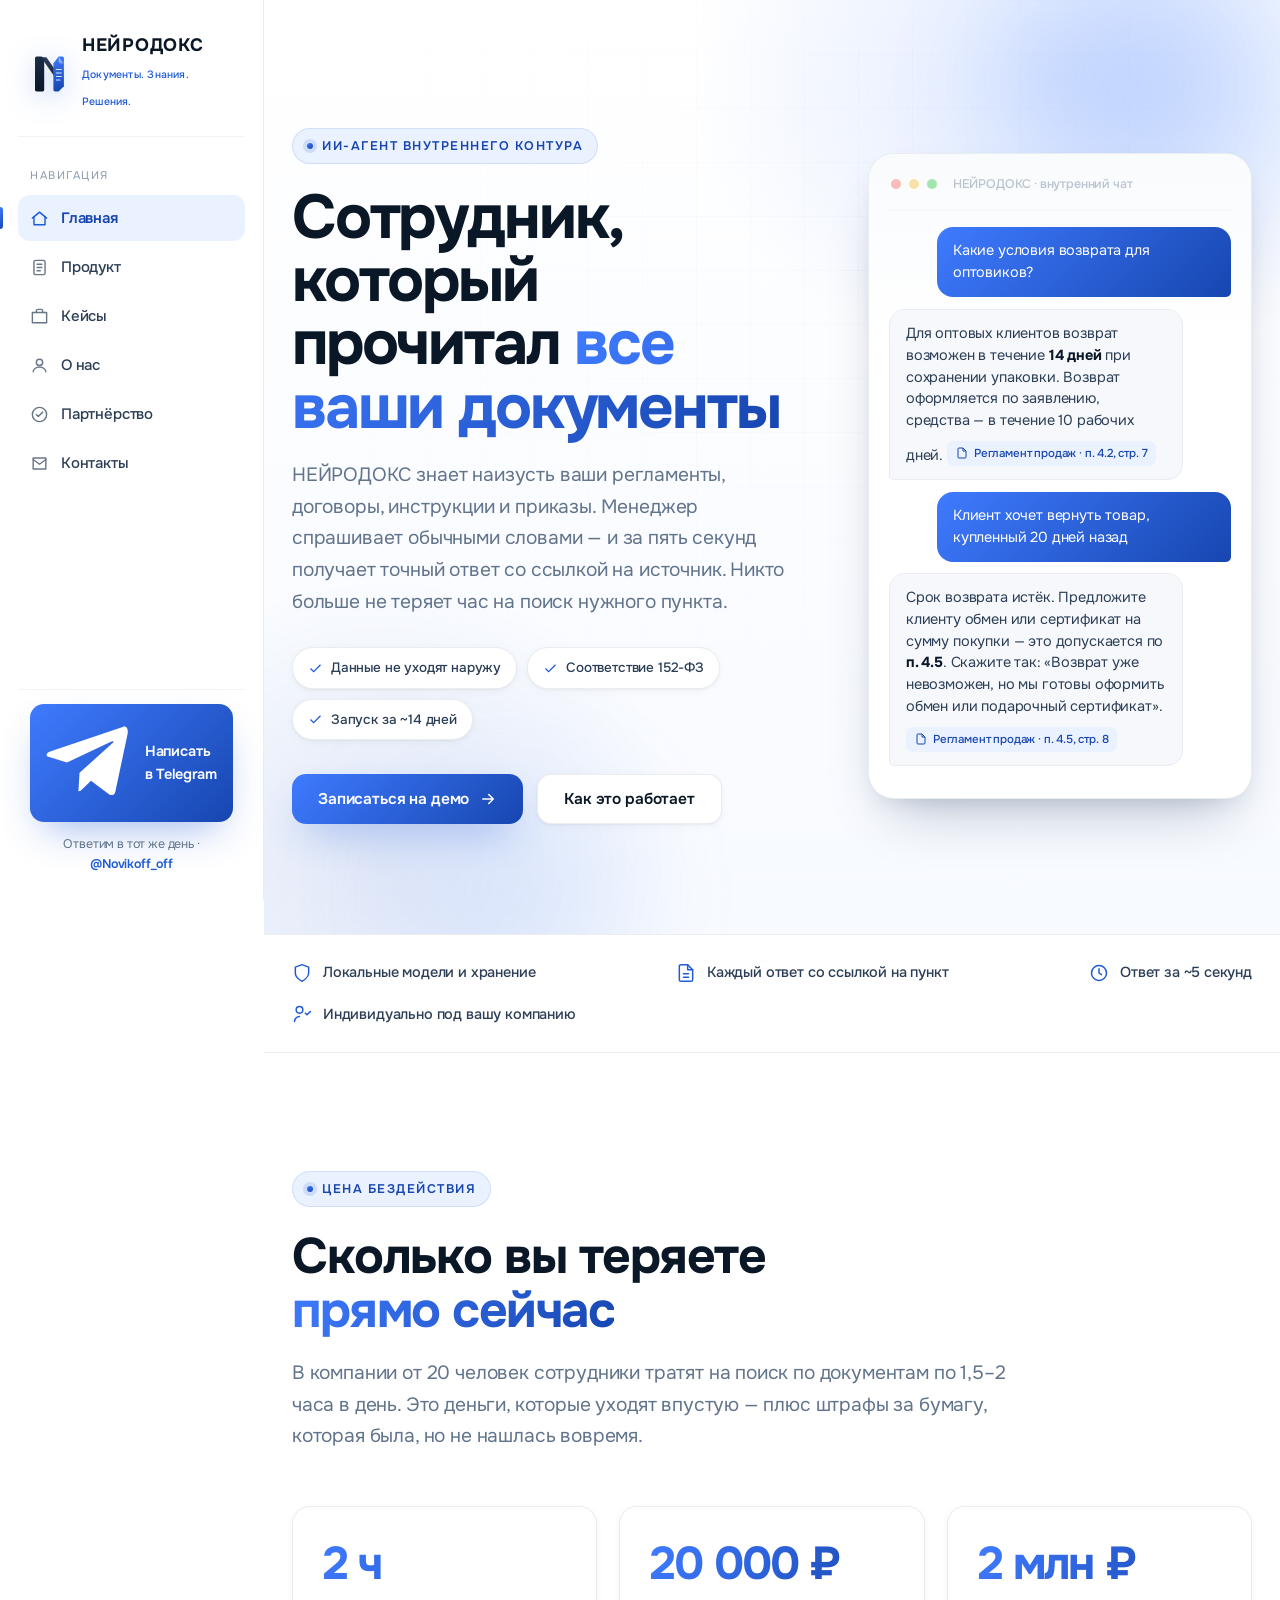
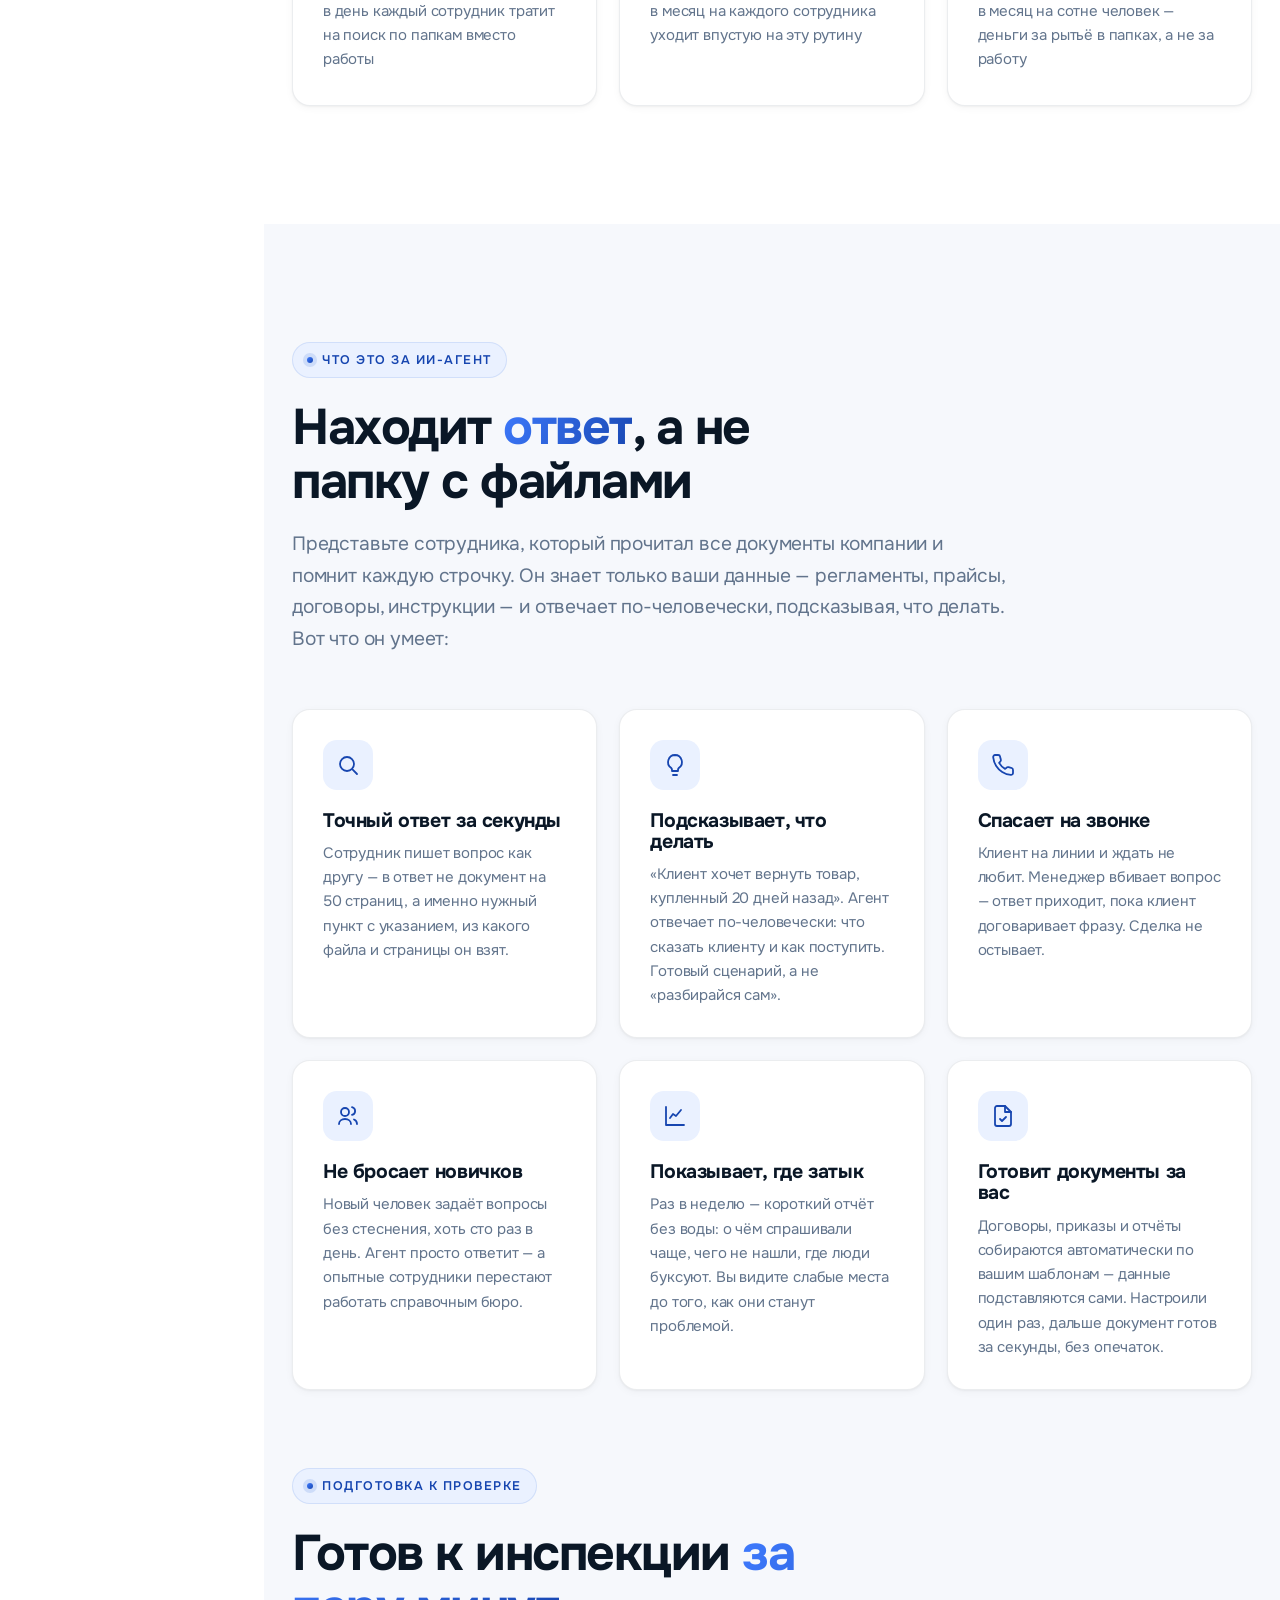
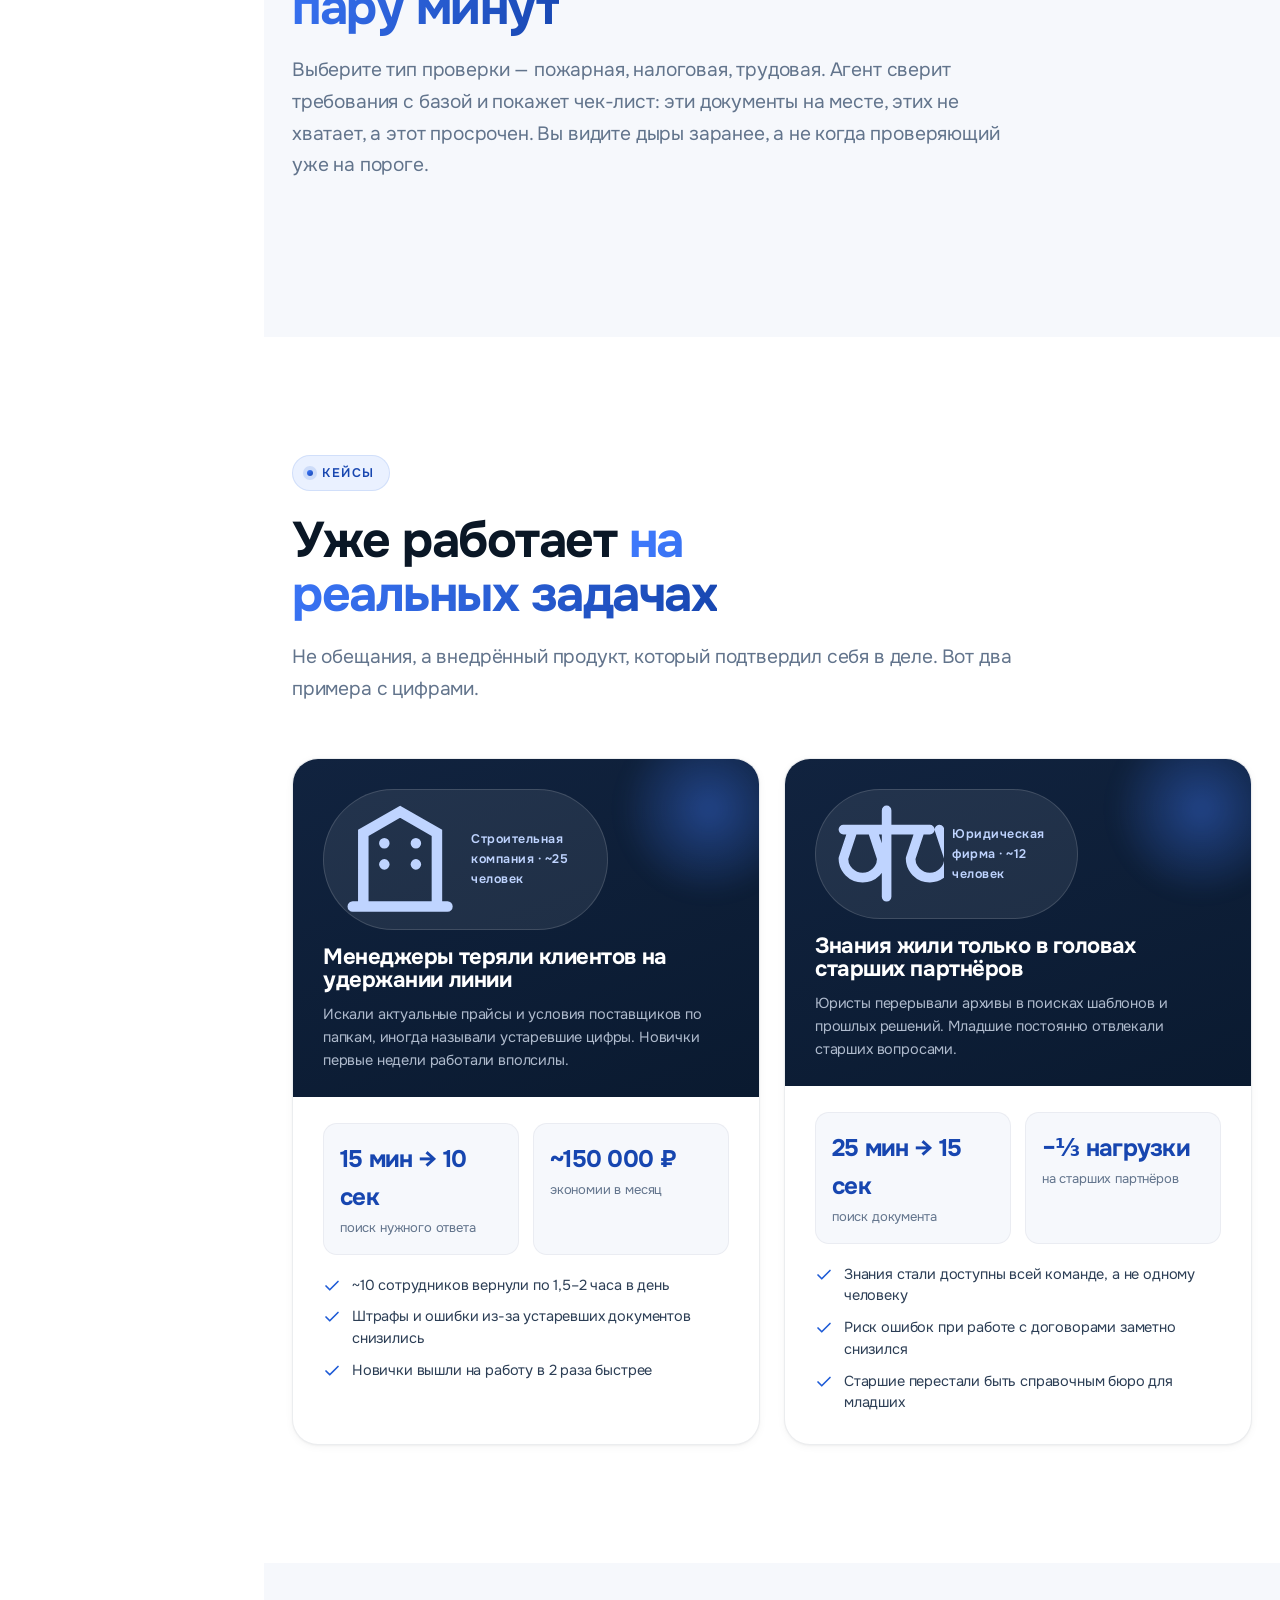
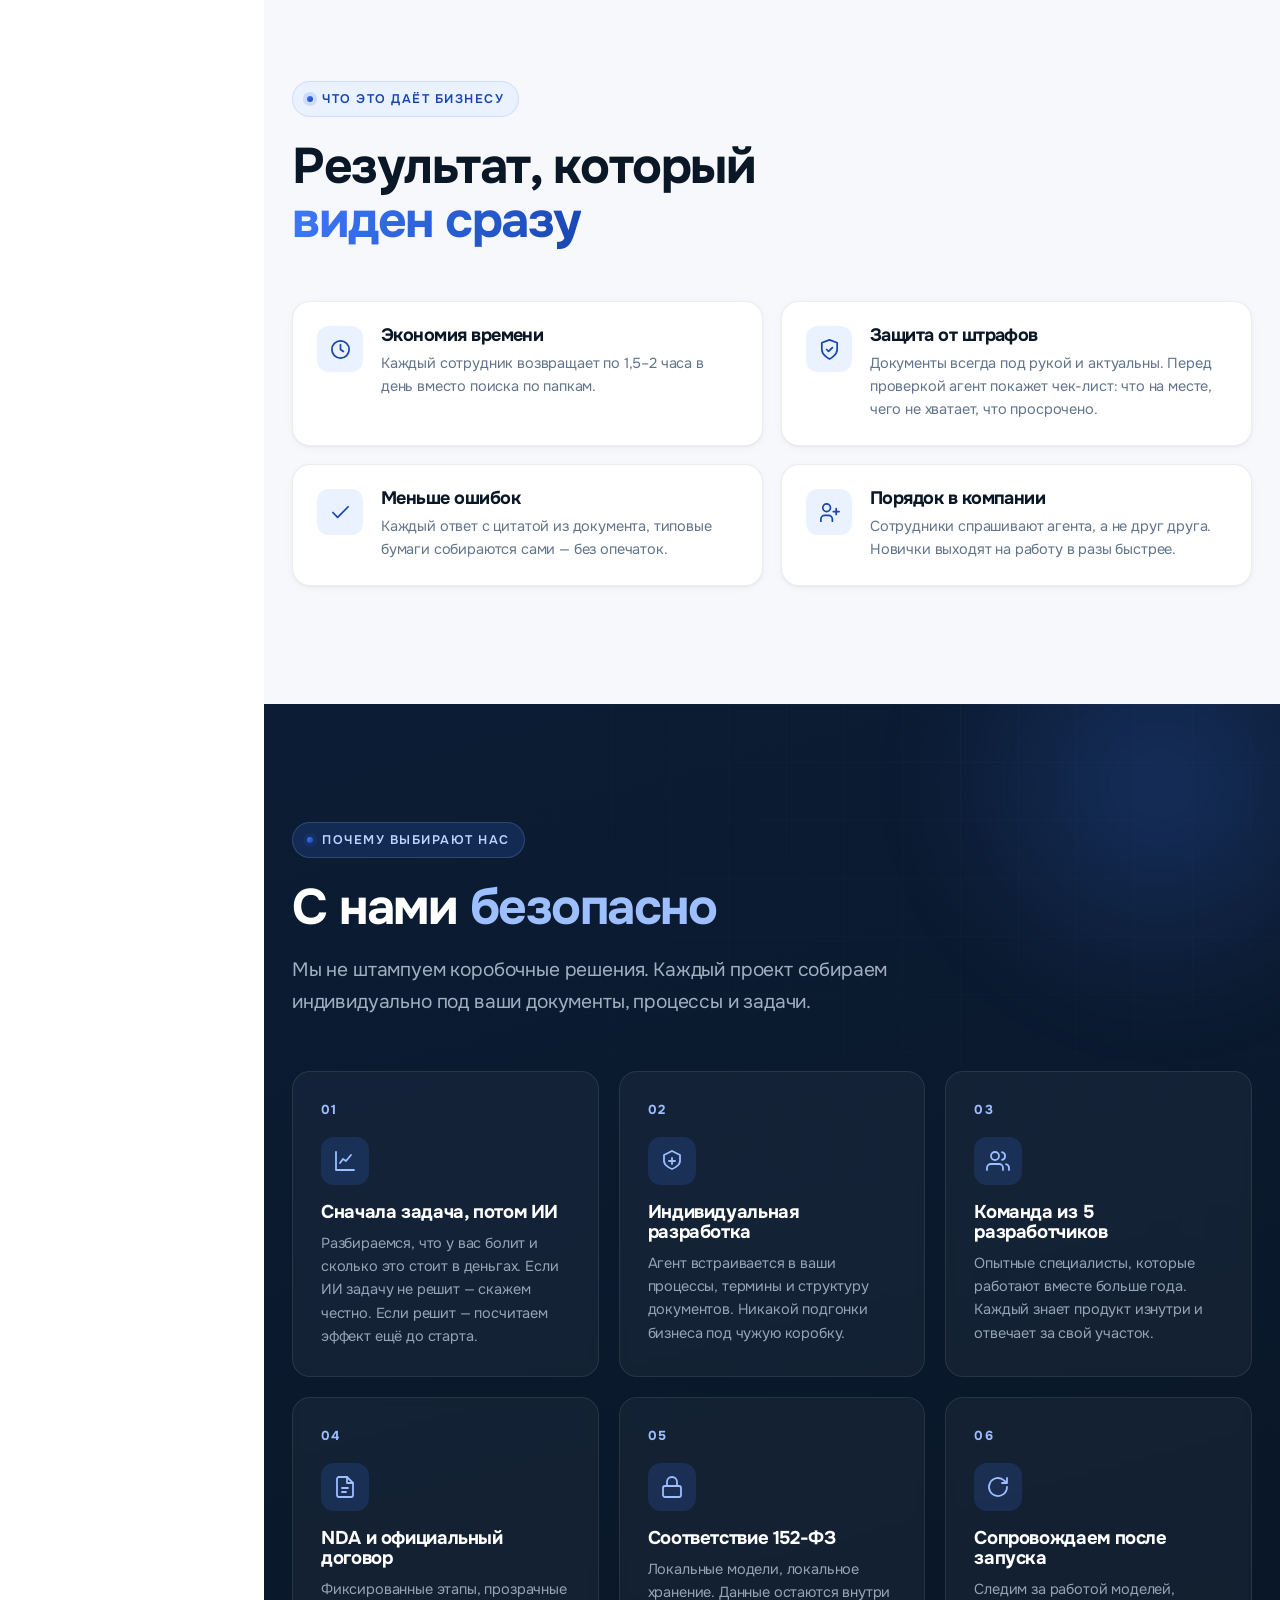
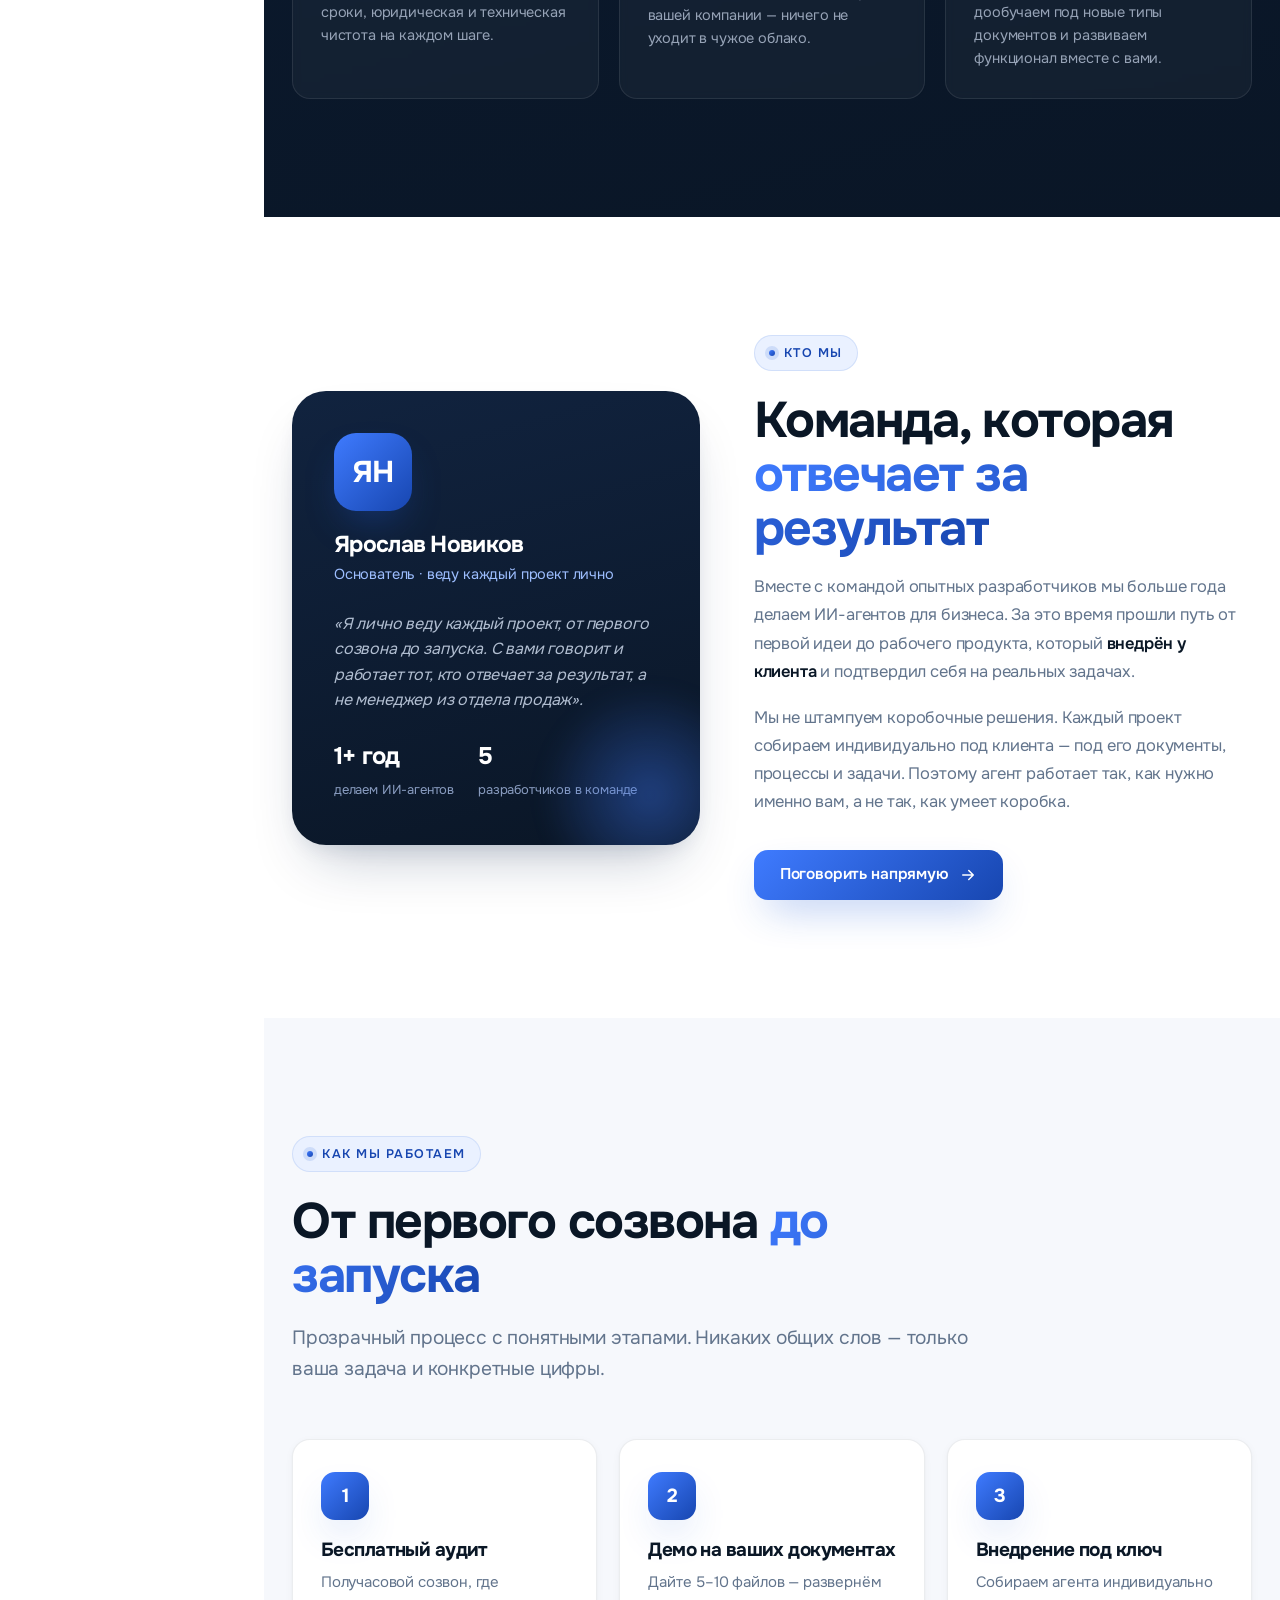
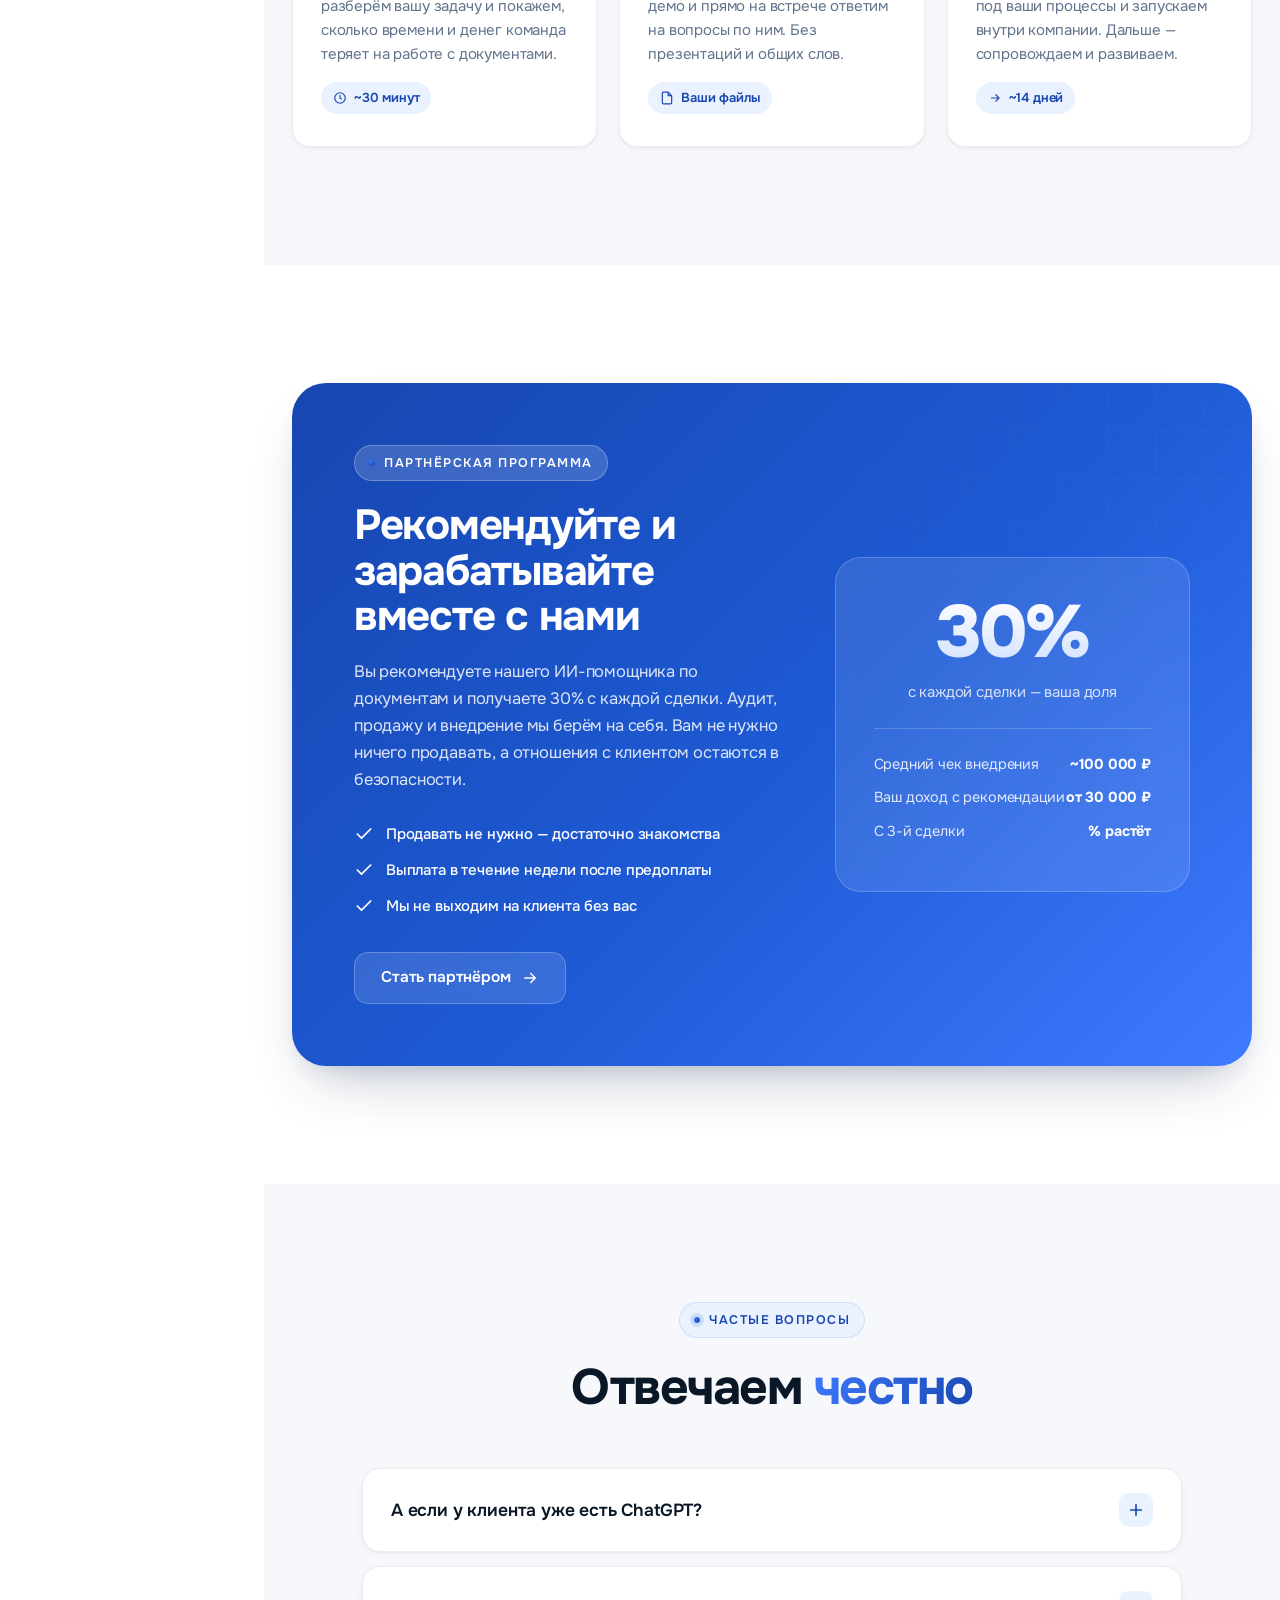
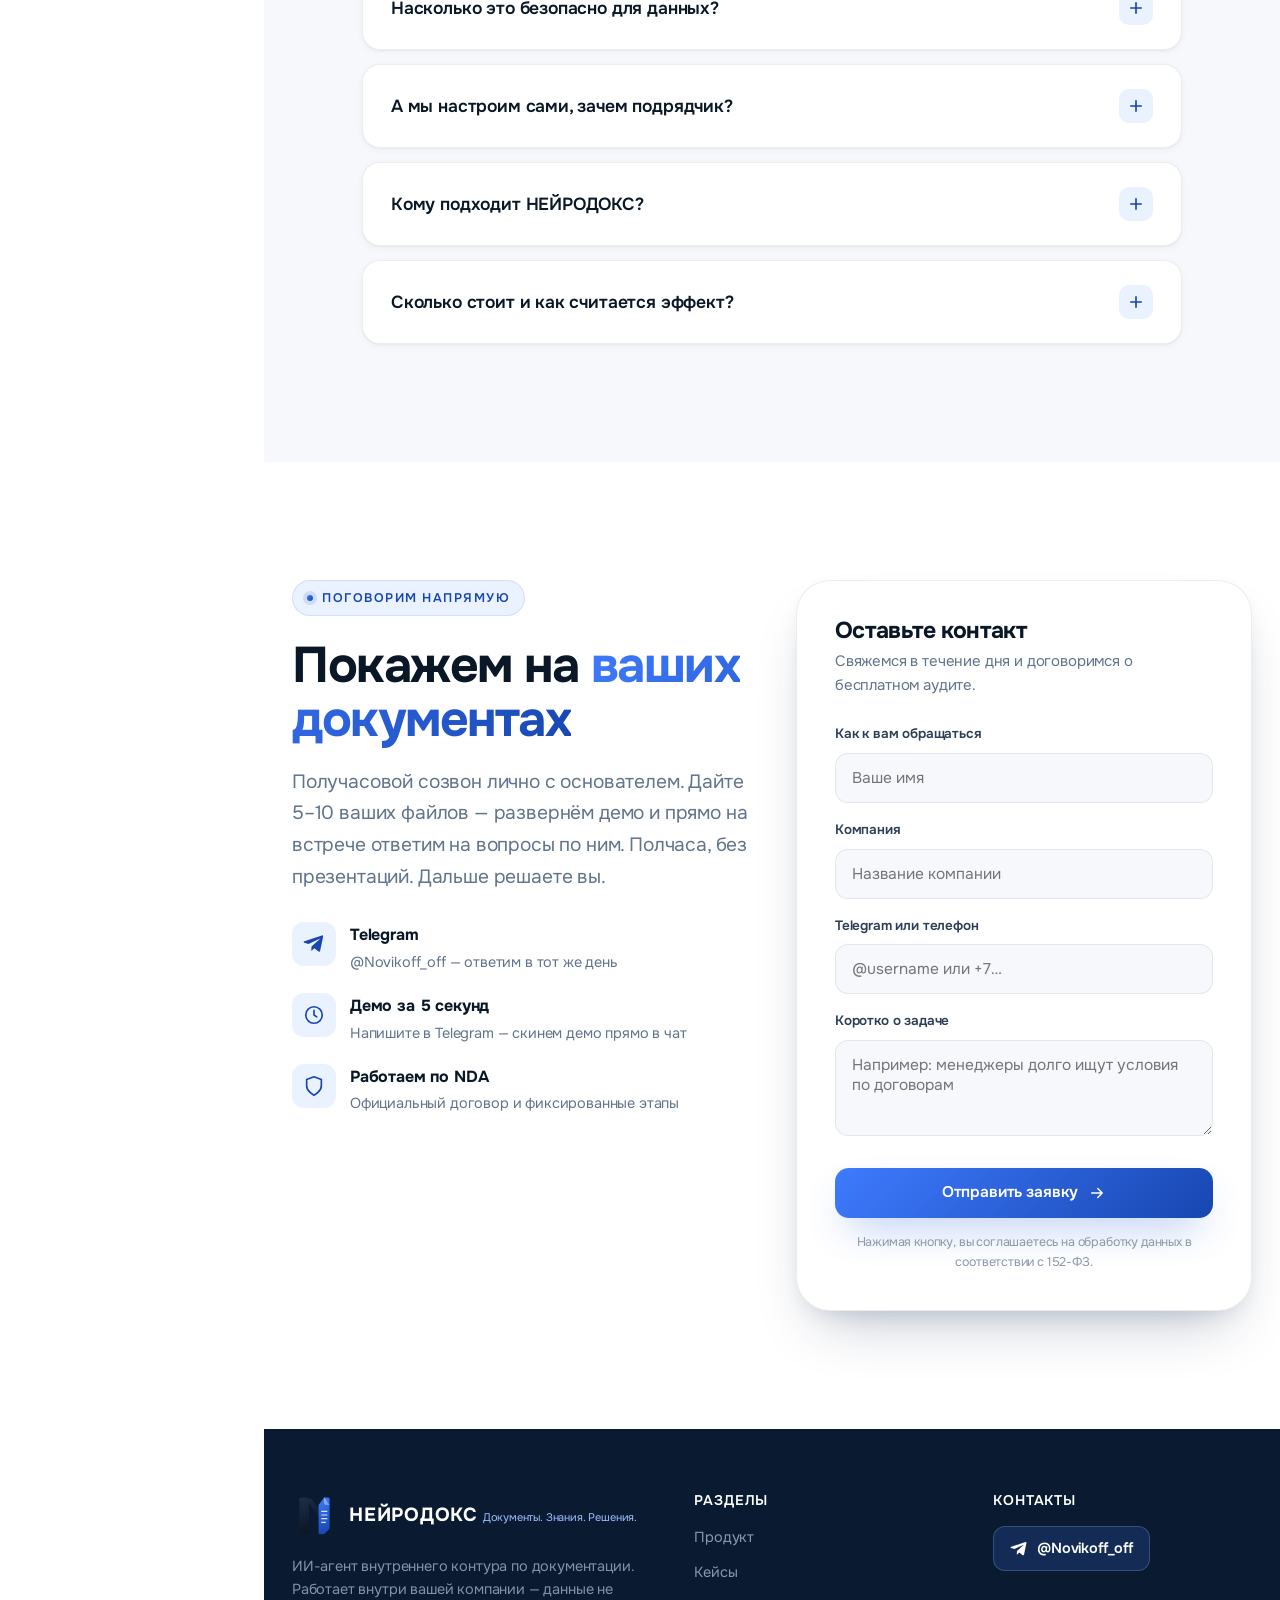
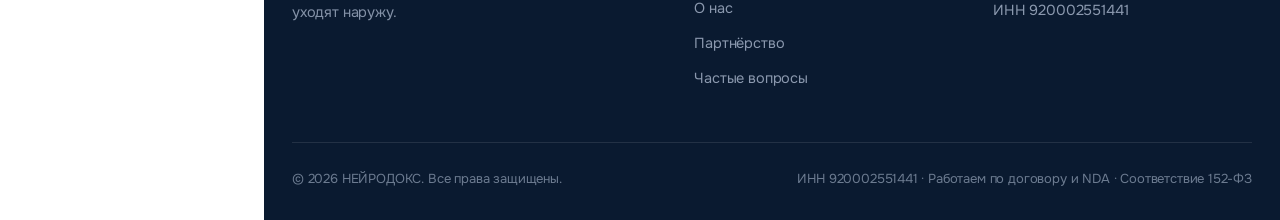
==== index.html @ 3f2fb446 "Deploy НЕЙРОДОКС site to GitHub Pages Co-Authored-By: Claude Opus 4.8 <noreply@anthropic.com>" ====
<!DOCTYPE html>
<html lang="ru">
<head>
<meta charset="UTF-8">
<meta name="viewport" content="width=device-width, initial-scale=1.0">
<title>НЕЙРОДОКС — ИИ-агент по документам вашей компании</title>
<meta name="description" content="НЕЙРОДОКС — ИИ-агент внутреннего контура. Сотрудник, который прочитал все ваши документы и отвечает на любой вопрос за секунды. Данные остаются внутри компании, соответствие 152-ФЗ.">
<link rel="icon" type="image/svg+xml" href="assets/mark.svg">
<link rel="preconnect" href="https://fonts.googleapis.com">
<link rel="preconnect" href="https://fonts.gstatic.com" crossorigin>
<link href="https://fonts.googleapis.com/css2?family=Onest:wght@400;500;600;700;800&display=swap" rel="stylesheet">
<link rel="stylesheet" href="styles.css">
</head>
<body>

<div class="progress"><div class="progress__bar" id="progressBar"></div></div>

<!-- mobile top bar -->
<header class="topbar">
  <a class="topbar__brand" href="#top">
    <img src="assets/mark.svg" alt="Нейродокс">
    <span class="name">НЕЙРОДОКС</span>
  </a>
  <button class="burger" id="burger" aria-label="Меню">
    <svg viewBox="0 0 24 24" fill="none" stroke="currentColor" stroke-width="2" stroke-linecap="round"><path d="M3 6h18M3 12h18M3 18h18"/></svg>
  </button>
</header>
<div class="scrim" id="scrim"></div>

<div class="layout">

  <!-- ============ SIDEBAR ============ -->
  <aside class="sidebar" id="sidebar">
    <a class="sidebar__brand" href="#top">
      <img src="assets/mark.svg" alt="Нейродокс">
      <span>
        <span class="name">НЕЙРОДОКС</span>
        <span class="tag">Документы. Знания. Решения.</span>
      </span>
    </a>

    <nav class="nav" id="nav">
      <span class="nav__label">Навигация</span>
      <a href="#top" data-sec="top" class="active">
        <svg viewBox="0 0 24 24" fill="none" stroke="currentColor" stroke-width="1.8" stroke-linecap="round" stroke-linejoin="round"><path d="M3 11.5 12 4l9 7.5"/><path d="M5 10v10h14V10"/></svg>
        Главная
      </a>
      <a href="#product" data-sec="product">
        <svg viewBox="0 0 24 24" fill="none" stroke="currentColor" stroke-width="1.8" stroke-linecap="round" stroke-linejoin="round"><rect x="5" y="3" width="14" height="18" rx="2"/><path d="M9 8h6M9 12h6M9 16h4"/></svg>
        Продукт
      </a>
      <a href="#cases" data-sec="cases">
        <svg viewBox="0 0 24 24" fill="none" stroke="currentColor" stroke-width="1.8" stroke-linecap="round" stroke-linejoin="round"><path d="M3 7h18v13H3z"/><path d="M8 7V5a2 2 0 0 1 2-2h4a2 2 0 0 1 2 2v2"/></svg>
        Кейсы
      </a>
      <a href="#about" data-sec="about">
        <svg viewBox="0 0 24 24" fill="none" stroke="currentColor" stroke-width="1.8" stroke-linecap="round" stroke-linejoin="round"><circle cx="12" cy="8" r="4"/><path d="M4 20c0-3.3 3.6-6 8-6s8 2.7 8 6"/></svg>
        О нас
      </a>
      <a href="#partner" data-sec="partner">
        <svg viewBox="0 0 24 24" fill="none" stroke="currentColor" stroke-width="1.8" stroke-linecap="round" stroke-linejoin="round"><path d="m8 12 2.5 2.5L16 9"/><circle cx="12" cy="12" r="9"/></svg>
        Партнёрство
      </a>
      <a href="#contact" data-sec="contact">
        <svg viewBox="0 0 24 24" fill="none" stroke="currentColor" stroke-width="1.8" stroke-linecap="round" stroke-linejoin="round"><path d="M4 5h16v14H4z"/><path d="m4 7 8 6 8-6"/></svg>
        Контакты
      </a>
    </nav>

    <div class="sidebar__foot">
      <a class="sidebar__cta" href="https://t.me/Novikoff_off" target="_blank" rel="noopener">
        <svg viewBox="0 0 24 24" fill="currentColor"><path d="M21.9 4.3 18.7 19.4c-.2 1-.9 1.3-1.7.8l-4.7-3.5-2.3 2.2c-.3.3-.5.5-1 .5l.3-4.8 8.8-7.9c.4-.3-.1-.5-.6-.2L6 11.9 1.4 10.5c-1-.3-1-1 .2-1.5L20.6 2.6c.8-.3 1.5.2 1.3 1.7z"/></svg>
        Написать в Telegram
      </a>
      <p class="sidebar__contact">Ответим в тот же день · <a href="https://t.me/Novikoff_off" target="_blank" rel="noopener">@Novikoff_off</a></p>
    </div>
  </aside>

  <!-- ============ CONTENT ============ -->
  <main class="content">

    <!-- ===== HERO ===== -->
    <section class="hero" id="top">
      <div class="hero__mesh"></div>
      <div class="hero__grid"></div>
      <div class="hero__orb a"></div>
      <div class="hero__orb b"></div>
      <div class="wrap">
        <div class="hero__inner">
          <div class="hero__copy">
            <span class="eyebrow reveal">ИИ-агент внутреннего контура</span>
            <h1 class="reveal d1">Сотрудник, который прочитал <span class="accent">все ваши документы</span></h1>
            <p class="lead reveal d2">НЕЙРОДОКС знает наизусть ваши регламенты, договоры, инструкции и приказы. Менеджер спрашивает обычными словами — и за пять секунд получает точный ответ со ссылкой на источник. Никто больше не теряет час на поиск нужного пункта.</p>
            <div class="hero__badges reveal d3">
              <span class="chip"><svg viewBox="0 0 24 24" fill="none" stroke="currentColor" stroke-width="2"><path d="M20 6 9 17l-5-5"/></svg> Данные не уходят наружу</span>
              <span class="chip"><svg viewBox="0 0 24 24" fill="none" stroke="currentColor" stroke-width="2"><path d="M20 6 9 17l-5-5"/></svg> Соответствие 152-ФЗ</span>
              <span class="chip"><svg viewBox="0 0 24 24" fill="none" stroke="currentColor" stroke-width="2"><path d="M20 6 9 17l-5-5"/></svg> Запуск за ~14 дней</span>
            </div>
            <div class="btn-row reveal d4">
              <a class="btn btn--primary" href="https://t.me/Novikoff_off" target="_blank" rel="noopener">
                Записаться на демо
                <svg viewBox="0 0 24 24" fill="none" stroke="currentColor" stroke-width="2" stroke-linecap="round" stroke-linejoin="round"><path d="M5 12h14M13 6l6 6-6 6"/></svg>
              </a>
              <a class="btn btn--ghost" href="#product">Как это работает</a>
            </div>
          </div>

          <div class="hero__visual reveal d3">
            <div class="mock">
              <div class="mock__bar">
                <i></i><i></i><i></i>
                <span class="mock__title">НЕЙРОДОКС · внутренний чат</span>
              </div>
              <div class="bubble me">Какие условия возврата для оптовиков?</div>
              <div class="bubble ai">
                Для оптовых клиентов возврат возможен в течение <b>14 дней</b> при сохранении упаковки. Возврат оформляется по заявлению, средства — в течение 10 рабочих дней.
                <span class="src"><svg viewBox="0 0 24 24" fill="none" stroke="currentColor" stroke-width="2"><path d="M14 2H6a2 2 0 0 0-2 2v16a2 2 0 0 0 2 2h12a2 2 0 0 0 2-2V8z"/><path d="M14 2v6h6"/></svg> Регламент продаж · п. 4.2, стр. 7</span>
              </div>
              <div class="bubble me">Клиент хочет вернуть товар, купленный 20 дней назад</div>
              <div class="bubble ai">
                Срок возврата истёк. Предложите клиенту обмен или сертификат на сумму покупки — это допускается по <b>п. 4.5</b>. Скажите так: «Возврат уже невозможен, но мы готовы оформить обмен или подарочный сертификат».
                <span class="src"><svg viewBox="0 0 24 24" fill="none" stroke="currentColor" stroke-width="2"><path d="M14 2H6a2 2 0 0 0-2 2v16a2 2 0 0 0 2 2h12a2 2 0 0 0 2-2V8z"/><path d="M14 2v6h6"/></svg> Регламент продаж · п. 4.5, стр. 8</span>
              </div>
            </div>
          </div>
        </div>
      </div>
    </section>

    <!-- ===== TRUST STRIP ===== -->
    <div class="trust">
      <div class="wrap">
        <div class="trust__row">
          <div class="trust__item reveal"><svg viewBox="0 0 24 24" fill="none" stroke="currentColor" stroke-width="1.8" stroke-linecap="round" stroke-linejoin="round"><path d="M12 22s8-4 8-10V5l-8-3-8 3v7c0 6 8 10 8 10z"/></svg> Локальные модели и хранение</div>
          <div class="trust__item reveal d1"><svg viewBox="0 0 24 24" fill="none" stroke="currentColor" stroke-width="1.8" stroke-linecap="round" stroke-linejoin="round"><path d="M14 2H6a2 2 0 0 0-2 2v16a2 2 0 0 0 2 2h12a2 2 0 0 0 2-2V8z"/><path d="M14 2v6h6M9 13h6M9 17h6"/></svg> Каждый ответ со ссылкой на пункт</div>
          <div class="trust__item reveal d2"><svg viewBox="0 0 24 24" fill="none" stroke="currentColor" stroke-width="1.8" stroke-linecap="round" stroke-linejoin="round"><circle cx="12" cy="12" r="9"/><path d="M12 7v5l3 2"/></svg> Ответ за ~5 секунд</div>
          <div class="trust__item reveal d3"><svg viewBox="0 0 24 24" fill="none" stroke="currentColor" stroke-width="1.8" stroke-linecap="round" stroke-linejoin="round"><path d="M9 11a4 4 0 1 0 0-8 4 4 0 0 0 0 8zM3 21c0-3.3 2.7-6 6-6M16 11l2 2 4-4"/></svg> Индивидуально под вашу компанию</div>
        </div>
      </div>
    </div>

    <!-- ===== PAIN / STATS ===== -->
    <section class="section">
      <div class="wrap">
        <div class="section__head reveal">
          <span class="eyebrow">Цена бездействия</span>
          <h2 class="h-section">Сколько вы теряете <span class="accent">прямо сейчас</span></h2>
          <p class="lead">В компании от 20 человек сотрудники тратят на поиск по документам по 1,5–2 часа в день. Это деньги, которые уходят впустую — плюс штрафы за бумагу, которая была, но не нашлась вовремя.</p>
        </div>
        <div class="stats">
          <div class="stat reveal">
            <div class="stat__num" data-count="2" data-suffix=" ч">0</div>
            <div class="stat__label">в день каждый сотрудник тратит на поиск по папкам вместо работы</div>
          </div>
          <div class="stat reveal d1">
            <div class="stat__num" data-count="20000" data-suffix=" ₽" data-sep>0</div>
            <div class="stat__label">в месяц на каждого сотрудника уходит впустую на эту рутину</div>
          </div>
          <div class="stat reveal d2">
            <div class="stat__num" data-count="2" data-suffix=" млн ₽">0</div>
            <div class="stat__label">в месяц на сотне человек — деньги за рытьё в папках, а не за работу</div>
          </div>
        </div>
      </div>
    </section>

    <!-- ===== PRODUCT: simple explanation + capabilities ===== -->
    <section class="section section--soft" id="product">
      <div class="wrap">
        <div class="section__head reveal">
          <span class="eyebrow">Что это за ИИ-агент</span>
          <h2 class="h-section">Находит <span class="accent">ответ</span>, а не папку с файлами</h2>
          <p class="lead">Представьте сотрудника, который прочитал все документы компании и помнит каждую строчку. Он знает только ваши данные — регламенты, прайсы, договоры, инструкции — и отвечает по-человечески, подсказывая, что делать. Вот что он умеет:</p>
        </div>

        <div class="grid grid--3">
          <div class="card reveal">
            <div class="card__ic"><svg viewBox="0 0 24 24" fill="none" stroke="currentColor" stroke-width="1.8" stroke-linecap="round" stroke-linejoin="round"><circle cx="11" cy="11" r="7"/><path d="m21 21-4.3-4.3"/></svg></div>
            <h3>Точный ответ за секунды</h3>
            <p>Сотрудник пишет вопрос как другу — в ответ не документ на 50 страниц, а именно нужный пункт с указанием, из какого файла и страницы он взят.</p>
          </div>
          <div class="card reveal d1">
            <div class="card__ic"><svg viewBox="0 0 24 24" fill="none" stroke="currentColor" stroke-width="1.8" stroke-linecap="round" stroke-linejoin="round"><path d="M9 18h6M10 22h4M12 2a7 7 0 0 0-4 12.7c.6.5 1 1.3 1 2.1V18h6v-1.2c0-.8.4-1.6 1-2.1A7 7 0 0 0 12 2z"/></svg></div>
            <h3>Подсказывает, что делать</h3>
            <p>«Клиент хочет вернуть товар, купленный 20 дней назад». Агент отвечает по-человечески: что сказать клиенту и как поступить. Готовый сценарий, а не «разбирайся сам».</p>
          </div>
          <div class="card reveal d2">
            <div class="card__ic"><svg viewBox="0 0 24 24" fill="none" stroke="currentColor" stroke-width="1.8" stroke-linecap="round" stroke-linejoin="round"><path d="M22 16.9v3a2 2 0 0 1-2.2 2 19.8 19.8 0 0 1-8.6-3 19.5 19.5 0 0 1-6-6 19.8 19.8 0 0 1-3-8.6A2 2 0 0 1 4.1 2h3a2 2 0 0 1 2 1.7c.1.9.4 1.8.7 2.7a2 2 0 0 1-.5 2.1L8.1 9.9a16 16 0 0 0 6 6l1.4-1.2a2 2 0 0 1 2.1-.5c.9.3 1.8.6 2.7.7a2 2 0 0 1 1.7 2z"/></svg></div>
            <h3>Спасает на звонке</h3>
            <p>Клиент на линии и ждать не любит. Менеджер вбивает вопрос — ответ приходит, пока клиент договаривает фразу. Сделка не остывает.</p>
          </div>
          <div class="card reveal">
            <div class="card__ic"><svg viewBox="0 0 24 24" fill="none" stroke="currentColor" stroke-width="1.8" stroke-linecap="round" stroke-linejoin="round"><circle cx="9" cy="8" r="4"/><path d="M3 20c0-3 2.7-5 6-5s6 2 6 5M16 3.1a4 4 0 0 1 0 7.8M21 20c0-2-1-3.7-3-4.5"/></svg></div>
            <h3>Не бросает новичков</h3>
            <p>Новый человек задаёт вопросы без стеснения, хоть сто раз в день. Агент просто ответит — а опытные сотрудники перестают работать справочным бюро.</p>
          </div>
          <div class="card reveal d1">
            <div class="card__ic"><svg viewBox="0 0 24 24" fill="none" stroke="currentColor" stroke-width="1.8" stroke-linecap="round" stroke-linejoin="round"><path d="M3 3v18h18"/><path d="m7 14 3-4 3 2 5-6"/></svg></div>
            <h3>Показывает, где затык</h3>
            <p>Раз в неделю — короткий отчёт без воды: о чём спрашивали чаще, чего не нашли, где люди буксуют. Вы видите слабые места до того, как они станут проблемой.</p>
          </div>
          <div class="card reveal d2">
            <div class="card__ic"><svg viewBox="0 0 24 24" fill="none" stroke="currentColor" stroke-width="1.8" stroke-linecap="round" stroke-linejoin="round"><path d="M14 2H6a2 2 0 0 0-2 2v16a2 2 0 0 0 2 2h12a2 2 0 0 0 2-2V8z"/><path d="M14 2v6h6"/><path d="m9 15 2 2 4-4"/></svg></div>
            <h3>Готовит документы за вас</h3>
            <p>Договоры, приказы и отчёты собираются автоматически по вашим шаблонам — данные подставляются сами. Настроили один раз, дальше документ готов за секунды, без опечаток.</p>
          </div>
        </div>

        <!-- compliance highlight -->
        <div class="section__head reveal" style="margin:78px 0 38px">
          <span class="eyebrow">Подготовка к проверке</span>
          <h2 class="h-section">Готов к инспекции <span class="accent">за пару минут</span></h2>
          <p class="lead">Выберите тип проверки — пожарная, налоговая, трудовая. Агент сверит требования с базой и покажет чек-лист: эти документы на месте, этих не хватает, а этот просрочен. Вы видите дыры заранее, а не когда проверяющий уже на пороге.</p>
        </div>
      </div>
    </section>

    <!-- ===== CASES ===== -->
    <section class="section" id="cases">
      <div class="wrap">
        <div class="section__head reveal">
          <span class="eyebrow">Кейсы</span>
          <h2 class="h-section">Уже работает <span class="accent">на реальных задачах</span></h2>
          <p class="lead">Не обещания, а внедрённый продукт, который подтвердил себя в деле. Вот два примера с цифрами.</p>
        </div>

        <div class="cases">
          <article class="case reveal">
            <div class="case__top">
              <span class="case__tag"><svg viewBox="0 0 24 24" fill="none" stroke="currentColor" stroke-width="2" stroke-linecap="round"><path d="M3 21h18M5 21V7l7-4 7 4v14M9 9h0M9 13h0M15 9h0M15 13h0"/></svg> Строительная компания · ~25 человек</span>
              <h3>Менеджеры теряли клиентов на удержании линии</h3>
              <p>Искали актуальные прайсы и условия поставщиков по папкам, иногда называли устаревшие цифры. Новички первые недели работали вполсилы.</p>
            </div>
            <div class="case__body">
              <div class="case__metrics">
                <div class="metric"><b>15 мин → 10 сек</b><span>поиск нужного ответа</span></div>
                <div class="metric"><b>~150 000 ₽</b><span>экономии в месяц</span></div>
              </div>
              <ul class="case__list">
                <li><svg viewBox="0 0 24 24" fill="none" stroke="currentColor" stroke-width="2.2" stroke-linecap="round" stroke-linejoin="round"><path d="M20 6 9 17l-5-5"/></svg> ~10 сотрудников вернули по 1,5–2 часа в день</li>
                <li><svg viewBox="0 0 24 24" fill="none" stroke="currentColor" stroke-width="2.2" stroke-linecap="round" stroke-linejoin="round"><path d="M20 6 9 17l-5-5"/></svg> Штрафы и ошибки из-за устаревших документов снизились</li>
                <li><svg viewBox="0 0 24 24" fill="none" stroke="currentColor" stroke-width="2.2" stroke-linecap="round" stroke-linejoin="round"><path d="M20 6 9 17l-5-5"/></svg> Новички вышли на работу в 2 раза быстрее</li>
              </ul>
            </div>
          </article>

          <article class="case reveal d1">
            <div class="case__top">
              <span class="case__tag"><svg viewBox="0 0 24 24" fill="none" stroke="currentColor" stroke-width="2" stroke-linecap="round" stroke-linejoin="round"><path d="M12 3v18M3 7h18M5 7l-2 6a4 4 0 0 0 8 0L9 7M19 7l-2 6a4 4 0 0 0 8 0l-2-6"/></svg> Юридическая фирма · ~12 человек</span>
              <h3>Знания жили только в головах старших партнёров</h3>
              <p>Юристы перерывали архивы в поисках шаблонов и прошлых решений. Младшие постоянно отвлекали старших вопросами.</p>
            </div>
            <div class="case__body">
              <div class="case__metrics">
                <div class="metric"><b>25 мин → 15 сек</b><span>поиск документа</span></div>
                <div class="metric"><b>−⅓ нагрузки</b><span>на старших партнёров</span></div>
              </div>
              <ul class="case__list">
                <li><svg viewBox="0 0 24 24" fill="none" stroke="currentColor" stroke-width="2.2" stroke-linecap="round" stroke-linejoin="round"><path d="M20 6 9 17l-5-5"/></svg> Знания стали доступны всей команде, а не одному человеку</li>
                <li><svg viewBox="0 0 24 24" fill="none" stroke="currentColor" stroke-width="2.2" stroke-linecap="round" stroke-linejoin="round"><path d="M20 6 9 17l-5-5"/></svg> Риск ошибок при работе с договорами заметно снизился</li>
                <li><svg viewBox="0 0 24 24" fill="none" stroke="currentColor" stroke-width="2.2" stroke-linecap="round" stroke-linejoin="round"><path d="M20 6 9 17l-5-5"/></svg> Старшие перестали быть справочным бюро для младших</li>
              </ul>
            </div>
          </article>
        </div>
      </div>
    </section>

    <!-- ===== VALUE: what it gives ===== -->
    <section class="section section--soft">
      <div class="wrap">
        <div class="section__head reveal">
          <span class="eyebrow">Что это даёт бизнесу</span>
          <h2 class="h-section">Результат, который <span class="accent">виден сразу</span></h2>
        </div>
        <div class="value">
          <div class="value__item reveal">
            <div class="value__ic"><svg viewBox="0 0 24 24" fill="none" stroke="currentColor" stroke-width="1.8" stroke-linecap="round" stroke-linejoin="round"><circle cx="12" cy="12" r="9"/><path d="M12 7v5l3 2"/></svg></div>
            <div><h3>Экономия времени</h3><p>Каждый сотрудник возвращает по 1,5–2 часа в день вместо поиска по папкам.</p></div>
          </div>
          <div class="value__item reveal d1">
            <div class="value__ic"><svg viewBox="0 0 24 24" fill="none" stroke="currentColor" stroke-width="1.8" stroke-linecap="round" stroke-linejoin="round"><path d="M12 22s8-4 8-10V5l-8-3-8 3v7c0 6 8 10 8 10z"/><path d="m9 12 2 2 4-4"/></svg></div>
            <div><h3>Защита от штрафов</h3><p>Документы всегда под рукой и актуальны. Перед проверкой агент покажет чек-лист: что на месте, чего не хватает, что просрочено.</p></div>
          </div>
          <div class="value__item reveal">
            <div class="value__ic"><svg viewBox="0 0 24 24" fill="none" stroke="currentColor" stroke-width="1.8" stroke-linecap="round" stroke-linejoin="round"><path d="M20 6 9 17l-5-5"/></svg></div>
            <div><h3>Меньше ошибок</h3><p>Каждый ответ с цитатой из документа, типовые бумаги собираются сами — без опечаток.</p></div>
          </div>
          <div class="value__item reveal d1">
            <div class="value__ic"><svg viewBox="0 0 24 24" fill="none" stroke="currentColor" stroke-width="1.8" stroke-linecap="round" stroke-linejoin="round"><path d="M3 21v-2a4 4 0 0 1 4-4h4a4 4 0 0 1 4 4v2M9 11a4 4 0 1 0 0-8 4 4 0 0 0 0 8zM19 8v6M22 11h-6"/></svg></div>
            <div><h3>Порядок в компании</h3><p>Сотрудники спрашивают агента, а не друг друга. Новички выходят на работу в разы быстрее.</p></div>
          </div>
        </div>
      </div>
    </section>

    <!-- ===== WHY US ===== -->
    <section class="section why" id="why">
      <div class="why__orb"></div>
      <div class="wrap">
        <div class="section__head reveal">
          <span class="eyebrow">Почему выбирают нас</span>
          <h2 class="h-section">С нами <span style="color:#9DBEFF">безопасно</span></h2>
          <p class="lead">Мы не штампуем коробочные решения. Каждый проект собираем индивидуально под ваши документы, процессы и задачи.</p>
        </div>
        <div class="why__grid">
          <div class="adv reveal">
            <div class="adv__n">01</div>
            <div class="adv__ic"><svg viewBox="0 0 24 24" fill="none" stroke="currentColor" stroke-width="1.8" stroke-linecap="round" stroke-linejoin="round"><path d="M3 3v18h18"/><path d="m7 14 3-4 3 2 5-6"/></svg></div>
            <h3>Сначала задача, потом ИИ</h3>
            <p>Разбираемся, что у вас болит и сколько это стоит в деньгах. Если ИИ задачу не решит — скажем честно. Если решит — посчитаем эффект ещё до старта.</p>
          </div>
          <div class="adv reveal d1">
            <div class="adv__n">02</div>
            <div class="adv__ic"><svg viewBox="0 0 24 24" fill="none" stroke="currentColor" stroke-width="1.8" stroke-linecap="round" stroke-linejoin="round"><path d="M12 2 4 6v6c0 5 8 8 8 8s8-3 8-8V6z"/><path d="M9 12h6M12 9v6"/></svg></div>
            <h3>Индивидуальная разработка</h3>
            <p>Агент встраивается в ваши процессы, термины и структуру документов. Никакой подгонки бизнеса под чужую коробку.</p>
          </div>
          <div class="adv reveal d2">
            <div class="adv__n">03</div>
            <div class="adv__ic"><svg viewBox="0 0 24 24" fill="none" stroke="currentColor" stroke-width="1.8" stroke-linecap="round" stroke-linejoin="round"><path d="M17 21v-2a4 4 0 0 0-4-4H5a4 4 0 0 0-4 4v2M9 11a4 4 0 1 0 0-8 4 4 0 0 0 0 8zM23 21v-2a4 4 0 0 0-3-3.9M16 3.1a4 4 0 0 1 0 7.8"/></svg></div>
            <h3>Команда из 5 разработчиков</h3>
            <p>Опытные специалисты, которые работают вместе больше года. Каждый знает продукт изнутри и отвечает за свой участок.</p>
          </div>
          <div class="adv reveal">
            <div class="adv__n">04</div>
            <div class="adv__ic"><svg viewBox="0 0 24 24" fill="none" stroke="currentColor" stroke-width="1.8" stroke-linecap="round" stroke-linejoin="round"><path d="M14 2H6a2 2 0 0 0-2 2v16a2 2 0 0 0 2 2h12a2 2 0 0 0 2-2V8z"/><path d="M14 2v6h6M9 13h6M9 17h4"/></svg></div>
            <h3>NDA и официальный договор</h3>
            <p>Фиксированные этапы, прозрачные сроки, юридическая и техническая чистота на каждом шаге.</p>
          </div>
          <div class="adv reveal d1">
            <div class="adv__n">05</div>
            <div class="adv__ic"><svg viewBox="0 0 24 24" fill="none" stroke="currentColor" stroke-width="1.8" stroke-linecap="round" stroke-linejoin="round"><rect x="3" y="11" width="18" height="11" rx="2"/><path d="M7 11V7a5 5 0 0 1 10 0v4"/></svg></div>
            <h3>Соответствие 152-ФЗ</h3>
            <p>Локальные модели, локальное хранение. Данные остаются внутри вашей компании — ничего не уходит в чужое облако.</p>
          </div>
          <div class="adv reveal d2">
            <div class="adv__n">06</div>
            <div class="adv__ic"><svg viewBox="0 0 24 24" fill="none" stroke="currentColor" stroke-width="1.8" stroke-linecap="round" stroke-linejoin="round"><path d="M21 12a9 9 0 1 1-3-6.7L21 8M21 3v5h-5"/></svg></div>
            <h3>Сопровождаем после запуска</h3>
            <p>Следим за работой моделей, дообучаем под новые типы документов и развиваем функционал вместе с вами.</p>
          </div>
        </div>
      </div>
    </section>

    <!-- ===== ABOUT ===== -->
    <section class="section" id="about">
      <div class="wrap">
        <div class="about">
          <div class="about__card reveal">
            <div class="about__avatar">ЯН</div>
            <h3>Ярослав Новиков</h3>
            <p class="role">Основатель · веду каждый проект лично</p>
            <p class="about__quote">«Я лично веду каждый проект, от первого созвона до запуска. С вами говорит и работает тот, кто отвечает за результат, а не менеджер из отдела продаж».</p>
            <div class="about__sign">
              <div><b>1+ год</b><span>делаем ИИ-агентов</span></div>
              <div><b>5</b><span>разработчиков в команде</span></div>
            </div>
          </div>
          <div class="about__text reveal d1">
            <span class="eyebrow">Кто мы</span>
            <h2 class="h-section" style="margin-bottom:18px">Команда, которая <span class="accent">отвечает за результат</span></h2>
            <p>Вместе с командой опытных разработчиков мы больше года делаем ИИ-агентов для бизнеса. За это время прошли путь от первой идеи до рабочего продукта, который <strong>внедрён у клиента</strong> и подтвердил себя на реальных задачах.</p>
            <p>Мы не штампуем коробочные решения. Каждый проект собираем индивидуально под клиента — под его документы, процессы и задачи. Поэтому агент работает так, как нужно именно вам, а не так, как умеет коробка.</p>
            <div class="btn-row">
              <a class="btn btn--primary" href="https://t.me/Novikoff_off" target="_blank" rel="noopener">Поговорить напрямую
                <svg viewBox="0 0 24 24" fill="none" stroke="currentColor" stroke-width="2" stroke-linecap="round" stroke-linejoin="round"><path d="M5 12h14M13 6l6 6-6 6"/></svg>
              </a>
            </div>
          </div>
        </div>
      </div>
    </section>

    <!-- ===== HOW WE WORK ===== -->
    <section class="section section--soft" id="how">
      <div class="wrap">
        <div class="section__head reveal">
          <span class="eyebrow">Как мы работаем</span>
          <h2 class="h-section">От первого созвона <span class="accent">до запуска</span></h2>
          <p class="lead">Прозрачный процесс с понятными этапами. Никаких общих слов — только ваша задача и конкретные цифры.</p>
        </div>
        <div class="flow">
          <div class="step reveal">
            <div class="step__n">1</div>
            <h3>Бесплатный аудит</h3>
            <p>Получасовой созвон, где разберём вашу задачу и покажем, сколько времени и денег команда теряет на работе с документами.</p>
            <span class="step__time"><svg viewBox="0 0 24 24" fill="none" stroke="currentColor" stroke-width="2"><circle cx="12" cy="12" r="9"/><path d="M12 7v5l3 2"/></svg> ~30 минут</span>
          </div>
          <div class="step reveal d1">
            <div class="step__n">2</div>
            <h3>Демо на ваших документах</h3>
            <p>Дайте 5–10 файлов — развернём демо и прямо на встрече ответим на вопросы по ним. Без презентаций и общих слов.</p>
            <span class="step__time"><svg viewBox="0 0 24 24" fill="none" stroke="currentColor" stroke-width="2"><path d="M14 2H6a2 2 0 0 0-2 2v16a2 2 0 0 0 2 2h12a2 2 0 0 0 2-2V8z"/><path d="M14 2v6h6"/></svg> Ваши файлы</span>
          </div>
          <div class="step reveal d2">
            <div class="step__n">3</div>
            <h3>Внедрение под ключ</h3>
            <p>Собираем агента индивидуально под ваши процессы и запускаем внутри компании. Дальше — сопровождаем и развиваем.</p>
            <span class="step__time"><svg viewBox="0 0 24 24" fill="none" stroke="currentColor" stroke-width="2"><path d="M5 12h14M13 6l6 6-6 6"/></svg> ~14 дней</span>
          </div>
        </div>
      </div>
    </section>

    <!-- ===== PARTNERSHIP ===== -->
    <section class="section" id="partner">
      <div class="wrap">
        <div class="partner reveal">
          <div class="partner__inner">
            <div>
              <span class="eyebrow">Партнёрская программа</span>
              <h2>Рекомендуйте и зарабатывайте вместе с нами</h2>
              <p>Вы рекомендуете нашего ИИ-помощника по документам и получаете 30% с каждой сделки. Аудит, продажу и внедрение мы берём на себя. Вам не нужно ничего продавать, а отношения с клиентом остаются в безопасности.</p>
              <div class="partner__facts">
                <div class="pfact"><svg viewBox="0 0 24 24" fill="none" stroke="currentColor" stroke-width="2" stroke-linecap="round" stroke-linejoin="round"><path d="M20 6 9 17l-5-5"/></svg> Продавать не нужно — достаточно знакомства</div>
                <div class="pfact"><svg viewBox="0 0 24 24" fill="none" stroke="currentColor" stroke-width="2" stroke-linecap="round" stroke-linejoin="round"><path d="M20 6 9 17l-5-5"/></svg> Выплата в течение недели после предоплаты</div>
                <div class="pfact"><svg viewBox="0 0 24 24" fill="none" stroke="currentColor" stroke-width="2" stroke-linecap="round" stroke-linejoin="round"><path d="M20 6 9 17l-5-5"/></svg> Мы не выходим на клиента без вас</div>
              </div>
              <div class="btn-row">
                <a class="btn btn--light" href="https://t.me/Novikoff_off" target="_blank" rel="noopener">Стать партнёром
                  <svg viewBox="0 0 24 24" fill="none" stroke="currentColor" stroke-width="2" stroke-linecap="round" stroke-linejoin="round"><path d="M5 12h14M13 6l6 6-6 6"/></svg>
                </a>
              </div>
            </div>
            <div class="partner__big">
              <div class="pct">30%</div>
              <div class="sub">с каждой сделки — ваша доля</div>
              <div class="divider"></div>
              <div class="row"><span>Средний чек внедрения</span><b>~100 000 ₽</b></div>
              <div class="row"><span>Ваш доход с рекомендации</span><b>от 30 000 ₽</b></div>
              <div class="row"><span>С 3-й сделки</span><b>% растёт</b></div>
            </div>
          </div>
        </div>
      </div>
    </section>

    <!-- ===== FAQ ===== -->
    <section class="section section--soft" id="faq">
      <div class="wrap">
        <div class="section__head reveal" style="text-align:center;margin-left:auto;margin-right:auto">
          <span class="eyebrow">Частые вопросы</span>
          <h2 class="h-section" style="margin:0 auto">Отвечаем <span class="accent">честно</span></h2>
        </div>
        <div class="faq">
          <div class="acc reveal">
            <button class="acc__q">А если у клиента уже есть ChatGPT?<span class="ico"><svg viewBox="0 0 24 24" fill="none" stroke="currentColor" stroke-width="2.2" stroke-linecap="round"><path d="M12 5v14M5 12h14"/></svg></span></button>
            <div class="acc__a"><div class="acc__a-in">ChatGPT отвечает из интернета и может выдумать. НЕЙРОДОКС знает только документы самой компании, каждый ответ даёт со ссылкой на пункт, а данные не уходят с её серверов. Это разные инструменты для разных задач.</div></div>
          </div>
          <div class="acc reveal">
            <button class="acc__q">Насколько это безопасно для данных?<span class="ico"><svg viewBox="0 0 24 24" fill="none" stroke="currentColor" stroke-width="2.2" stroke-linecap="round"><path d="M12 5v14M5 12h14"/></svg></span></button>
            <div class="acc__a"><div class="acc__a-in">Агент работает внутри вашей компании, а не в чужом облаке. Документы хранятся на серверах в РФ и не уходят в ChatGPT или OpenAI. Доступ только у самой компании, на старте подписываем NDA. Продукт соответствует 152-ФЗ.</div></div>
          </div>
          <div class="acc reveal">
            <button class="acc__q">А мы настроим сами, зачем подрядчик?<span class="ico"><svg viewBox="0 0 24 24" fill="none" stroke="currentColor" stroke-width="2.2" stroke-linecap="round"><path d="M12 5v14M5 12h14"/></svg></span></button>
            <div class="acc__a"><div class="acc__a-in">Собрать самому можно, но это месяцы работы и ошибок. Вы получаете готовое и проверенное решение в среднем за 14 дней и ни в чём не разбираетесь сами — мы берём всю техническую часть на себя.</div></div>
          </div>
          <div class="acc reveal">
            <button class="acc__q">Кому подходит НЕЙРОДОКС?<span class="ico"><svg viewBox="0 0 24 24" fill="none" stroke="currentColor" stroke-width="2.2" stroke-linecap="round"><path d="M12 5v14M5 12h14"/></svg></span></button>
            <div class="acc__a"><div class="acc__a-in">Компаниям от 20 сотрудников, где документов уже так много, что в них тонут. Отделам продаж и колл-центрам, где секунда на звонке решает. Компаниям с проверками, где штраф за ненайденную бумагу реален. Командам с текучкой, где новичков надо быстро вводить в курс дела.</div></div>
          </div>
          <div class="acc reveal">
            <button class="acc__q">Сколько стоит и как считается эффект?<span class="ico"><svg viewBox="0 0 24 24" fill="none" stroke="currentColor" stroke-width="2.2" stroke-linecap="round"><path d="M12 5v14M5 12h14"/></svg></span></button>
            <div class="acc__a"><div class="acc__a-in">Средний чек внедрения — около 100 000 ₽, по конкретному проекту цифра может отличаться. На бесплатном аудите мы считаем эффект ещё до старта работ: если ИИ задачу не решит — скажем честно, если решит — покажем экономию в деньгах на ваших цифрах.</div></div>
          </div>
        </div>
      </div>
    </section>

    <!-- ===== CONTACT ===== -->
    <section class="section" id="contact">
      <div class="wrap">
        <div class="contact">
          <div class="contact__info reveal">
            <span class="eyebrow">Поговорим напрямую</span>
            <h2 class="h-section">Покажем на <span class="accent">ваших документах</span></h2>
            <p class="lead">Получасовой созвон лично с основателем. Дайте 5–10 ваших файлов — развернём демо и прямо на встрече ответим на вопросы по ним. Полчаса, без презентаций. Дальше решаете вы.</p>
            <ul class="contact__points">
              <li>
                <span class="ic"><svg viewBox="0 0 24 24" fill="currentColor"><path d="M21.9 4.3 18.7 19.4c-.2 1-.9 1.3-1.7.8l-4.7-3.5-2.3 2.2c-.3.3-.5.5-1 .5l.3-4.8 8.8-7.9c.4-.3-.1-.5-.6-.2L6 11.9 1.4 10.5c-1-.3-1-1 .2-1.5L20.6 2.6c.8-.3 1.5.2 1.3 1.7z"/></svg></span>
                <div><b>Telegram</b><span>@Novikoff_off — ответим в тот же день</span></div>
              </li>
              <li>
                <span class="ic"><svg viewBox="0 0 24 24" fill="none" stroke="currentColor" stroke-width="1.8" stroke-linecap="round" stroke-linejoin="round"><circle cx="12" cy="12" r="9"/><path d="M12 7v5l3 2"/></svg></span>
                <div><b>Демо за 5 секунд</b><span>Напишите в Telegram — скинем демо прямо в чат</span></div>
              </li>
              <li>
                <span class="ic"><svg viewBox="0 0 24 24" fill="none" stroke="currentColor" stroke-width="1.8" stroke-linecap="round" stroke-linejoin="round"><path d="M12 22s8-4 8-10V5l-8-3-8 3v7c0 6 8 10 8 10z"/></svg></span>
                <div><b>Работаем по NDA</b><span>Официальный договор и фиксированные этапы</span></div>
              </li>
            </ul>
          </div>

          <form class="form reveal d1" id="leadForm">
            <div id="formBody">
              <h3>Оставьте контакт</h3>
              <p class="sub">Свяжемся в течение дня и договоримся о бесплатном аудите.</p>
              <div class="field">
                <label for="fn">Как к вам обращаться</label>
                <input id="fn" name="name" type="text" placeholder="Ваше имя" required>
              </div>
              <div class="field">
                <label for="fc">Компания</label>
                <input id="fc" name="company" type="text" placeholder="Название компании">
              </div>
              <div class="field">
                <label for="fp">Telegram или телефон</label>
                <input id="fp" name="contact" type="text" placeholder="@username или +7…" required>
              </div>
              <div class="field">
                <label for="fm">Коротко о задаче</label>
                <textarea id="fm" name="message" placeholder="Например: менеджеры долго ищут условия по договорам"></textarea>
              </div>
              <button class="btn btn--primary" type="submit">Отправить заявку
                <svg viewBox="0 0 24 24" fill="none" stroke="currentColor" stroke-width="2" stroke-linecap="round" stroke-linejoin="round"><path d="M5 12h14M13 6l6 6-6 6"/></svg>
              </button>
              <p class="form__note">Нажимая кнопку, вы соглашаетесь на обработку данных в соответствии с 152-ФЗ.</p>
            </div>
            <div class="form__ok" id="formOk">
              <div class="ic"><svg viewBox="0 0 24 24" fill="none" stroke="currentColor" stroke-width="2.2" stroke-linecap="round" stroke-linejoin="round"><path d="M20 6 9 17l-5-5"/></svg></div>
              <h3>Заявка отправлена</h3>
              <p>Спасибо! Чтобы ускорить — напишите нам в Telegram <a href="https://t.me/Novikoff_off" target="_blank" rel="noopener" style="color:var(--brand);font-weight:600">@Novikoff_off</a>, скинем демо сразу.</p>
            </div>
          </form>
        </div>
      </div>
    </section>

    <!-- ===== FOOTER ===== -->
    <footer class="footer">
      <div class="wrap">
        <div class="footer__top">
          <div>
            <div class="footer__brand">
              <img src="assets/mark.svg" alt="Нейродокс">
              <span>
                <span class="name">НЕЙРОДОКС</span>
                <span class="tag">Документы. Знания. Решения.</span>
              </span>
            </div>
            <p>ИИ-агент внутреннего контура по документации. Работает внутри вашей компании — данные не уходят наружу.</p>
          </div>
          <div class="footer__col">
            <h4>Разделы</h4>
            <a href="#product">Продукт</a>
            <a href="#cases">Кейсы</a>
            <a href="#about">О нас</a>
            <a href="#partner">Партнёрство</a>
            <a href="#faq">Частые вопросы</a>
          </div>
          <div class="footer__col">
            <h4>Контакты</h4>
            <a class="tg" href="https://t.me/Novikoff_off" target="_blank" rel="noopener">
              <svg viewBox="0 0 24 24" fill="currentColor"><path d="M21.9 4.3 18.7 19.4c-.2 1-.9 1.3-1.7.8l-4.7-3.5-2.3 2.2c-.3.3-.5.5-1 .5l.3-4.8 8.8-7.9c.4-.3-.1-.5-.6-.2L6 11.9 1.4 10.5c-1-.3-1-1 .2-1.5L20.6 2.6c.8-.3 1.5.2 1.3 1.7z"/></svg>
              @Novikoff_off
            </a>
            <span style="margin-top:16px">ИНН 920002551441</span>
          </div>
        </div>
        <div class="footer__bottom">
          <span>© 2026 НЕЙРОДОКС. Все права защищены.</span>
          <span>ИНН 920002551441 · Работаем по договору и NDA · Соответствие 152-ФЗ</span>
        </div>
      </div>
    </footer>

  </main>
</div>

<script src="main.js"></script>
</body>
</html>
---- styles.css ----
/* ============================================================
   НЕЙРОДОКС — premium design system
   White + deep blue, editorial spacing, soft motion
   ============================================================ */

:root{
  /* palette */
  --ink:        #0A1726;
  --ink-soft:   #2C3E55;
  --muted:      #62748C;
  --muted-2:    #8A99AD;
  --line:       rgba(12,30,55,.08);
  --line-2:     rgba(12,30,55,.05);

  --bg:         #FFFFFF;
  --bg-soft:    #F6F8FC;
  --bg-tint:    #EEF3FC;
  --bg-navy:    #0A1A30;

  --brand:      #1E5BD6;
  --brand-600:  #1746B0;
  --brand-400:  #3F7BFF;
  --brand-200:  #9DBEFF;
  --brand-50:   #EAF1FF;

  /* effects */
  --grad-brand: linear-gradient(135deg,#3F7BFF 0%,#1746B0 100%);
  --grad-ink:   linear-gradient(160deg,#11233F 0%,#0A1A30 100%);
  --shadow-sm:  0 1px 2px rgba(10,23,38,.04), 0 2px 8px rgba(10,23,38,.04);
  --shadow-md:  0 8px 24px -10px rgba(13,38,76,.18), 0 4px 10px -6px rgba(13,38,76,.10);
  --shadow-lg:  0 30px 60px -24px rgba(13,38,76,.30), 0 10px 24px -12px rgba(13,38,76,.16);
  --shadow-brand:0 18px 40px -14px rgba(30,91,214,.45);

  --r-sm: 12px;
  --r-md: 18px;
  --r-lg: 26px;
  --r-xl: 34px;

  --sidebar-w: 264px;
  --maxw: 1140px;

  --ease: cubic-bezier(.22,.61,.36,1);
  --ease-out: cubic-bezier(.16,1,.3,1);
}

/* ---------- reset ---------- */
*{box-sizing:border-box;margin:0;padding:0}
html{scroll-behavior:smooth;-webkit-text-size-adjust:100%}
body{
  font-family:'Onest','Manrope',system-ui,-apple-system,Segoe UI,Roboto,Arial,sans-serif;
  color:var(--ink);
  background:var(--bg);
  line-height:1.6;
  font-size:17px;
  letter-spacing:-.01em;
  -webkit-font-smoothing:antialiased;
  text-rendering:optimizeLegibility;
  overflow-x:hidden;
}
a{color:inherit;text-decoration:none}
img,svg{display:block;max-width:100%}
button{font-family:inherit;cursor:pointer;border:0;background:none}
::selection{background:var(--brand-200);color:var(--brand-600)}

/* custom scrollbar */
::-webkit-scrollbar{width:11px;height:11px}
::-webkit-scrollbar-thumb{background:rgba(12,30,55,.16);border-radius:20px;border:3px solid var(--bg)}
::-webkit-scrollbar-thumb:hover{background:rgba(12,30,55,.28)}

/* ============================================================
   Layout: fixed sidebar + content
   ============================================================ */
.layout{display:flex;min-height:100vh}

.sidebar{
  position:fixed;inset:0 auto 0 0;width:var(--sidebar-w);
  background:#fff;border-right:1px solid var(--line);
  display:flex;flex-direction:column;padding:26px 18px;z-index:60;
}
.sidebar__brand{display:flex;align-items:center;gap:12px;padding:6px 10px 22px;margin-bottom:6px;border-bottom:1px solid var(--line-2)}
.sidebar__brand img{width:42px;height:42px;filter:drop-shadow(0 6px 14px rgba(30,91,214,.28))}
.sidebar__brand .name{font-weight:700;font-size:18px;letter-spacing:.04em;color:var(--ink);line-height:1}
.sidebar__brand .tag{font-size:10.5px;color:var(--brand);font-weight:500;letter-spacing:.02em;margin-top:4px}

.nav{display:flex;flex-direction:column;gap:3px;margin-top:18px}
.nav__label{font-size:11px;letter-spacing:.14em;text-transform:uppercase;color:var(--muted-2);padding:0 12px;margin:6px 0 8px}
.nav a{
  display:flex;align-items:center;gap:12px;padding:11px 12px;border-radius:12px;
  color:var(--ink-soft);font-weight:500;font-size:15px;
  transition:background .25s var(--ease),color .25s var(--ease),transform .25s var(--ease);
  position:relative;
}
.nav a svg{width:19px;height:19px;flex:none;opacity:.7;transition:opacity .25s,transform .3s var(--ease)}
.nav a:hover{background:var(--bg-soft);color:var(--ink)}
.nav a:hover svg{opacity:1;transform:translateY(-1px)}
.nav a.active{background:var(--brand-50);color:var(--brand-600);font-weight:600}
.nav a.active svg{opacity:1;color:var(--brand)}
.nav a.active::before{content:"";position:absolute;left:-18px;top:50%;transform:translateY(-50%);width:3px;height:22px;border-radius:0 4px 4px 0;background:var(--grad-brand)}

.sidebar__foot{margin-top:auto;padding:14px 12px 0;border-top:1px solid var(--line-2)}
.sidebar__cta{
  display:flex;align-items:center;justify-content:center;gap:9px;
  background:var(--grad-brand);color:#fff;font-weight:600;font-size:14.5px;
  padding:13px 14px;border-radius:14px;box-shadow:var(--shadow-brand);
  transition:transform .3s var(--ease),box-shadow .3s var(--ease);
}
.sidebar__cta:hover{transform:translateY(-2px);box-shadow:0 24px 48px -16px rgba(30,91,214,.6)}
.sidebar__contact{font-size:12.5px;color:var(--muted);text-align:center;margin-top:12px}
.sidebar__contact a{color:var(--brand);font-weight:600}

/* mobile top bar */
.topbar{display:none}

.content{margin-left:var(--sidebar-w);flex:1;min-width:0}

/* ============================================================
   Shared section primitives
   ============================================================ */
.section{padding:118px 0;position:relative}
.section--soft{background:var(--bg-soft)}
.section--tight{padding:84px 0}
.wrap{width:min(var(--maxw),calc(100% - 56px));margin:0 auto}

.eyebrow{
  display:inline-flex;align-items:center;gap:9px;
  font-size:12.5px;font-weight:600;letter-spacing:.12em;text-transform:uppercase;
  color:var(--brand-600);background:var(--brand-50);
  padding:7px 14px;border-radius:100px;margin-bottom:22px;
  border:1px solid rgba(30,91,214,.12);
}
.eyebrow::before{content:"";width:6px;height:6px;border-radius:50%;background:var(--grad-brand);box-shadow:0 0 0 4px rgba(30,91,214,.14)}

h1,h2,h3,h4{letter-spacing:-.03em;line-height:1.08;font-weight:700;color:var(--ink)}
.h-section{font-size:clamp(30px,4.2vw,50px);max-width:18ch}
.h-section .accent{background:linear-gradient(120deg,var(--brand-400),var(--brand-600));-webkit-background-clip:text;background-clip:text;color:transparent}
.lead{font-size:clamp(17px,1.5vw,19.5px);color:var(--muted);max-width:60ch;margin-top:20px;line-height:1.65}

.section__head{margin-bottom:54px;max-width:720px}

/* buttons */
.btn{
  display:inline-flex;align-items:center;justify-content:center;gap:10px;
  font-weight:600;font-size:15.5px;line-height:1;white-space:nowrap;
  padding:16px 26px;border-radius:14px;letter-spacing:-.01em;
  transition:transform .3s var(--ease),box-shadow .3s var(--ease),background .3s,color .3s;
}
.btn svg{width:18px;height:18px;flex:none}
.btn--primary{background:var(--grad-brand);color:#fff;box-shadow:var(--shadow-brand)}
.btn--primary:hover{transform:translateY(-2px);box-shadow:0 26px 50px -16px rgba(30,91,214,.62)}
.btn--ghost{background:#fff;color:var(--ink);border:1px solid var(--line);box-shadow:var(--shadow-sm)}
.btn--ghost:hover{transform:translateY(-2px);border-color:var(--brand-200);box-shadow:var(--shadow-md);color:var(--brand-600)}
.btn--light{background:rgba(255,255,255,.12);color:#fff;border:1px solid rgba(255,255,255,.22);backdrop-filter:blur(6px)}
.btn--light:hover{background:rgba(255,255,255,.2);transform:translateY(-2px)}
.btn-row{display:flex;flex-wrap:wrap;gap:14px;margin-top:34px}

/* ============================================================
   HERO
   ============================================================ */
.hero{position:relative;padding:128px 0 110px;overflow:hidden;isolation:isolate}
.hero__mesh{position:absolute;inset:0;z-index:-2;background:
  radial-gradient(60% 55% at 78% 8%,rgba(63,123,255,.16),transparent 60%),
  radial-gradient(50% 50% at 12% 92%,rgba(23,70,176,.10),transparent 60%),
  linear-gradient(180deg,#fff 0%,#F7FAFF 100%);}
.hero__grid{position:absolute;inset:0;z-index:-1;opacity:.5;
  background-image:linear-gradient(rgba(12,30,55,.04) 1px,transparent 1px),linear-gradient(90deg,rgba(12,30,55,.04) 1px,transparent 1px);
  background-size:54px 54px;-webkit-mask-image:radial-gradient(75% 65% at 60% 30%,#000,transparent 85%);mask-image:radial-gradient(75% 65% at 60% 30%,#000,transparent 85%)}
.hero__orb{position:absolute;z-index:-1;border-radius:50%;filter:blur(46px);opacity:.55}
.hero__orb.a{width:420px;height:420px;top:-120px;right:-80px;background:radial-gradient(circle,rgba(63,123,255,.5),transparent 70%);animation:float 14s var(--ease) infinite}
.hero__orb.b{width:360px;height:360px;bottom:-140px;left:6%;background:radial-gradient(circle,rgba(157,190,255,.45),transparent 70%);animation:float 18s var(--ease) infinite reverse}

.hero__inner{display:grid;grid-template-columns:1.15fr .85fr;gap:56px;align-items:center}
.hero h1{font-size:clamp(36px,5.2vw,62px);letter-spacing:-.035em;line-height:1.02}
.hero h1 .accent{background:linear-gradient(120deg,var(--brand-400),var(--brand-600));-webkit-background-clip:text;background-clip:text;color:transparent}
.hero .lead{max-width:52ch}
.hero__badges{display:flex;flex-wrap:wrap;gap:10px;margin-top:30px}
.chip{display:inline-flex;align-items:center;gap:8px;font-size:13.5px;font-weight:500;color:var(--ink-soft);background:#fff;border:1px solid var(--line);padding:9px 15px;border-radius:100px;box-shadow:var(--shadow-sm)}
.chip svg{width:15px;height:15px;color:var(--brand)}

/* hero visual — chat mock */
.mock{
  position:relative;background:#fff;border:1px solid var(--line);border-radius:var(--r-lg);
  box-shadow:var(--shadow-lg);padding:20px;overflow:hidden;
}
.mock::before{content:"";position:absolute;inset:0;background:linear-gradient(180deg,rgba(246,249,252,.7),transparent 30%);pointer-events:none}
.mock__bar{display:flex;align-items:center;gap:8px;padding:0 2px 16px;border-bottom:1px solid var(--line-2);margin-bottom:16px}
.mock__bar i{width:10px;height:10px;border-radius:50%;background:#E2E8F2}
.mock__bar i:nth-child(1){background:#FF6159}.mock__bar i:nth-child(2){background:#FFBD2E}.mock__bar i:nth-child(3){background:#28C840}
.mock__title{margin-left:8px;font-size:12.5px;color:var(--muted);font-weight:500}
.bubble{max-width:86%;padding:13px 16px;border-radius:16px;font-size:14.5px;line-height:1.5;margin-bottom:12px;opacity:0;transform:translateY(8px);animation:pop .6s var(--ease-out) forwards}
.bubble.me{margin-left:auto;background:var(--grad-brand);color:#fff;border-bottom-right-radius:5px}
.bubble.ai{background:var(--bg-soft);color:var(--ink-soft);border-bottom-left-radius:5px;border:1px solid var(--line-2)}
.bubble.ai b{color:var(--ink)}
.bubble .src{display:inline-flex;align-items:center;gap:6px;margin-top:9px;font-size:11.5px;color:var(--brand-600);background:var(--brand-50);padding:4px 9px;border-radius:7px;font-weight:500}
.bubble .src svg{width:12px;height:12px}
.bubble:nth-child(2){animation-delay:.15s}.bubble:nth-child(3){animation-delay:.7s}.bubble:nth-child(4){animation-delay:1.25s}
.typing{display:inline-flex;gap:4px;padding:14px 16px}
.typing i{width:7px;height:7px;border-radius:50%;background:var(--brand-200);animation:blink 1.2s infinite}
.typing i:nth-child(2){animation-delay:.2s}.typing i:nth-child(3){animation-delay:.4s}

/* trust strip */
.trust{border-top:1px solid var(--line);border-bottom:1px solid var(--line);background:#fff}
.trust__row{display:flex;flex-wrap:wrap;gap:18px 40px;align-items:center;justify-content:space-between;padding:26px 0}
.trust__item{display:flex;align-items:center;gap:11px;font-size:14.5px;color:var(--ink-soft);font-weight:500}
.trust__item svg{width:20px;height:20px;color:var(--brand);flex:none}

/* ============================================================
   Stats / pain
   ============================================================ */
.stats{display:grid;grid-template-columns:repeat(3,1fr);gap:22px}
.stat{background:#fff;border:1px solid var(--line);border-radius:var(--r-md);padding:34px 30px;box-shadow:var(--shadow-sm);position:relative;overflow:hidden;transition:transform .4s var(--ease),box-shadow .4s var(--ease)}
.stat::after{content:"";position:absolute;left:0;top:0;width:100%;height:3px;background:var(--grad-brand);transform:scaleX(0);transform-origin:left;transition:transform .5s var(--ease)}
.stat:hover{transform:translateY(-5px);box-shadow:var(--shadow-md)}
.stat:hover::after{transform:scaleX(1)}
.stat__num{font-size:clamp(34px,4vw,46px);font-weight:700;letter-spacing:-.04em;background:linear-gradient(120deg,var(--brand-400),var(--brand-600));-webkit-background-clip:text;background-clip:text;color:transparent;line-height:1}
.stat__label{margin-top:12px;color:var(--muted);font-size:15px}

/* ============================================================
   Cards grid (features / value)
   ============================================================ */
.grid{display:grid;gap:22px}
.grid--3{grid-template-columns:repeat(3,1fr)}
.grid--2{grid-template-columns:repeat(2,1fr)}

.card{
  background:#fff;border:1px solid var(--line);border-radius:var(--r-md);padding:30px;
  box-shadow:var(--shadow-sm);position:relative;overflow:hidden;
  transition:transform .45s var(--ease),box-shadow .45s var(--ease),border-color .45s;
}
.card::before{content:"";position:absolute;inset:0;border-radius:inherit;padding:1px;background:linear-gradient(135deg,rgba(63,123,255,.5),transparent 40%);-webkit-mask:linear-gradient(#000 0 0) content-box,linear-gradient(#000 0 0);-webkit-mask-composite:xor;mask-composite:exclude;opacity:0;transition:opacity .45s}
.card:hover{transform:translateY(-6px);box-shadow:var(--shadow-md);border-color:transparent}
.card:hover::before{opacity:1}
.card__ic{width:50px;height:50px;border-radius:14px;display:grid;place-items:center;background:var(--brand-50);color:var(--brand-600);margin-bottom:20px;transition:transform .4s var(--ease)}
.card__ic svg{width:24px;height:24px}
.card:hover .card__ic{transform:scale(1.06) rotate(-3deg);background:var(--grad-brand);color:#fff}
.card h3{font-size:19.5px;margin-bottom:10px;letter-spacing:-.02em}
.card p{color:var(--muted);font-size:15px;line-height:1.62}

/* value list (numbered) */
.value{display:grid;grid-template-columns:repeat(2,1fr);gap:18px}
.value__item{display:flex;gap:18px;padding:24px;background:#fff;border:1px solid var(--line);border-radius:var(--r-md);box-shadow:var(--shadow-sm);transition:transform .4s var(--ease),box-shadow .4s var(--ease)}
.value__item:hover{transform:translateY(-4px);box-shadow:var(--shadow-md)}
.value__ic{width:46px;height:46px;border-radius:12px;flex:none;display:grid;place-items:center;background:var(--brand-50);color:var(--brand-600)}
.value__ic svg{width:23px;height:23px}
.value__item h3{font-size:18px;margin-bottom:6px}
.value__item p{color:var(--muted);font-size:14.5px}

/* ============================================================
   Cases
   ============================================================ */
.cases{display:grid;grid-template-columns:repeat(2,1fr);gap:24px}
.case{
  background:#fff;border:1px solid var(--line);border-radius:var(--r-lg);overflow:hidden;
  box-shadow:var(--shadow-sm);transition:transform .45s var(--ease),box-shadow .45s var(--ease);display:flex;flex-direction:column;
}
.case:hover{transform:translateY(-6px);box-shadow:var(--shadow-lg)}
.case__top{padding:30px 30px 24px;background:linear-gradient(160deg,#11233F,#0A1A30);color:#fff;position:relative;overflow:hidden}
.case__top::after{content:"";position:absolute;right:-40px;top:-40px;width:180px;height:180px;border-radius:50%;background:radial-gradient(circle,rgba(63,123,255,.4),transparent 70%);filter:blur(8px)}
.case__tag{display:inline-flex;align-items:center;gap:8px;font-size:12.5px;font-weight:600;letter-spacing:.04em;color:#BFD4FF;background:rgba(255,255,255,.08);border:1px solid rgba(255,255,255,.14);padding:6px 13px;border-radius:100px;margin-bottom:16px;position:relative}
.case__top h3{color:#fff;font-size:22px;letter-spacing:-.02em;position:relative}
.case__top p{color:rgba(220,231,247,.78);font-size:14.5px;margin-top:10px;position:relative}
.case__body{padding:26px 30px 30px;display:flex;flex-direction:column;gap:14px;flex:1}
.case__metrics{display:grid;grid-template-columns:1fr 1fr;gap:14px;margin-bottom:6px}
.metric{background:var(--bg-soft);border:1px solid var(--line-2);border-radius:14px;padding:16px}
.metric b{display:block;font-size:24px;font-weight:700;letter-spacing:-.03em;color:var(--brand-600)}
.metric span{font-size:13px;color:var(--muted);line-height:1.4;display:block;margin-top:3px}
.case__list{list-style:none;display:flex;flex-direction:column;gap:10px}
.case__list li{display:flex;gap:11px;font-size:14.5px;color:var(--ink-soft);line-height:1.5}
.case__list svg{width:18px;height:18px;color:var(--brand);flex:none;margin-top:2px}

/* ============================================================
   "Почему выбирают нас" — feature rows on navy
   ============================================================ */
.why{background:linear-gradient(165deg,#0B1C34 0%,#0A1626 100%);color:#fff;position:relative;overflow:hidden}
.why::before{content:"";position:absolute;inset:0;opacity:.5;background-image:linear-gradient(rgba(255,255,255,.04) 1px,transparent 1px),linear-gradient(90deg,rgba(255,255,255,.04) 1px,transparent 1px);background-size:58px 58px;-webkit-mask-image:radial-gradient(70% 60% at 70% 0%,#000,transparent);mask-image:radial-gradient(70% 60% at 70% 0%,#000,transparent)}
.why__orb{position:absolute;width:480px;height:480px;border-radius:50%;background:radial-gradient(circle,rgba(63,123,255,.22),transparent 70%);filter:blur(40px);top:-160px;right:-120px}
.why .eyebrow{background:rgba(63,123,255,.16);color:#BFD4FF;border-color:rgba(157,190,255,.2)}
.why .h-section{color:#fff}
.why .lead{color:rgba(214,226,244,.74)}
.why__grid{display:grid;grid-template-columns:repeat(3,1fr);gap:20px;margin-top:54px;position:relative}
.adv{background:rgba(255,255,255,.04);border:1px solid rgba(255,255,255,.09);border-radius:var(--r-md);padding:28px;transition:transform .45s var(--ease),background .45s,border-color .45s;backdrop-filter:blur(4px)}
.adv:hover{transform:translateY(-5px);background:rgba(255,255,255,.07);border-color:rgba(157,190,255,.28)}
.adv__n{font-size:13px;font-weight:700;letter-spacing:.1em;color:var(--brand-200);margin-bottom:16px}
.adv__ic{width:48px;height:48px;border-radius:13px;display:grid;place-items:center;background:rgba(63,123,255,.16);color:#9DBEFF;margin-bottom:18px}
.adv__ic svg{width:24px;height:24px}
.adv h3{color:#fff;font-size:18.5px;margin-bottom:9px;letter-spacing:-.02em}
.adv p{color:rgba(206,219,240,.7);font-size:14.5px;line-height:1.6}

/* ============================================================
   How we work — timeline
   ============================================================ */
.flow{display:grid;grid-template-columns:repeat(3,1fr);gap:22px;counter-reset:step}
.step{position:relative;background:#fff;border:1px solid var(--line);border-radius:var(--r-md);padding:32px 28px;box-shadow:var(--shadow-sm);transition:transform .4s var(--ease),box-shadow .4s var(--ease)}
.step:hover{transform:translateY(-5px);box-shadow:var(--shadow-md)}
.step__n{width:48px;height:48px;border-radius:14px;display:grid;place-items:center;background:var(--grad-brand);color:#fff;font-weight:700;font-size:19px;box-shadow:var(--shadow-brand);margin-bottom:20px}
.step h3{font-size:19px;margin-bottom:9px}
.step p{color:var(--muted);font-size:15px}
.step__time{display:inline-flex;align-items:center;gap:7px;margin-top:16px;font-size:13px;font-weight:600;color:var(--brand-600);background:var(--brand-50);padding:6px 12px;border-radius:100px}
.step__time svg{width:14px;height:14px}

/* ============================================================
   About founder
   ============================================================ */
.about{display:grid;grid-template-columns:.9fr 1.1fr;gap:54px;align-items:center}
.about__card{background:linear-gradient(165deg,#11233F,#0A1626);border-radius:var(--r-xl);padding:42px;color:#fff;position:relative;overflow:hidden;box-shadow:var(--shadow-lg)}
.about__card::after{content:"";position:absolute;right:-60px;bottom:-60px;width:220px;height:220px;border-radius:50%;background:radial-gradient(circle,rgba(63,123,255,.4),transparent 70%);filter:blur(10px)}
.about__avatar{width:78px;height:78px;border-radius:22px;background:var(--grad-brand);display:grid;place-items:center;font-size:30px;font-weight:700;color:#fff;box-shadow:var(--shadow-brand);position:relative}
.about__card h3{color:#fff;font-size:23px;margin-top:22px;position:relative}
.about__card .role{color:var(--brand-200);font-size:14.5px;margin-top:6px;position:relative}
.about__quote{margin-top:24px;color:rgba(214,226,244,.82);font-size:16px;line-height:1.6;position:relative;font-style:italic}
.about__sign{margin-top:24px;display:flex;gap:24px;position:relative}
.about__sign div b{display:block;font-size:24px;font-weight:700;color:#fff;letter-spacing:-.03em}
.about__sign div span{font-size:13px;color:rgba(191,212,255,.7)}
.about__text p{color:var(--muted);font-size:16.5px;line-height:1.7;margin-bottom:18px}
.about__text p strong{color:var(--ink);font-weight:600}

/* ============================================================
   Partnership
   ============================================================ */
.partner{background:linear-gradient(135deg,#1746B0,#1E5BD6 55%,#3F7BFF);border-radius:var(--r-xl);padding:62px;color:#fff;position:relative;overflow:hidden;box-shadow:var(--shadow-lg)}
.partner::before{content:"";position:absolute;inset:0;opacity:.45;background-image:linear-gradient(rgba(255,255,255,.07) 1px,transparent 1px),linear-gradient(90deg,rgba(255,255,255,.07) 1px,transparent 1px);background-size:48px 48px;-webkit-mask-image:radial-gradient(60% 80% at 90% 10%,#000,transparent);mask-image:radial-gradient(60% 80% at 90% 10%,#000,transparent)}
.partner__inner{position:relative;display:grid;grid-template-columns:1.1fr .9fr;gap:46px;align-items:center}
.partner .eyebrow{background:rgba(255,255,255,.16);color:#fff;border-color:rgba(255,255,255,.25)}
.partner h2{color:#fff;font-size:clamp(28px,3.6vw,42px);letter-spacing:-.03em}
.partner p{color:rgba(255,255,255,.85);font-size:16.5px;margin-top:18px;line-height:1.65}
.partner__facts{display:flex;flex-direction:column;gap:12px;margin-top:28px}
.pfact{display:flex;align-items:center;gap:12px;font-size:15px;font-weight:500}
.pfact svg{width:20px;height:20px;flex:none}
.partner__big{background:rgba(255,255,255,.1);border:1px solid rgba(255,255,255,.2);border-radius:var(--r-lg);padding:38px;text-align:center;backdrop-filter:blur(8px)}
.partner__big .pct{font-size:74px;font-weight:800;letter-spacing:-.05em;line-height:1;background:linear-gradient(180deg,#fff,#CFE0FF);-webkit-background-clip:text;background-clip:text;color:transparent}
.partner__big .sub{font-size:15px;color:rgba(255,255,255,.8);margin-top:10px}
.partner__big .divider{height:1px;background:rgba(255,255,255,.18);margin:24px 0}
.partner__big .row{display:flex;justify-content:space-between;font-size:14.5px;margin-bottom:10px;color:rgba(255,255,255,.85)}
.partner__big .row b{color:#fff;font-weight:700}

/* ============================================================
   FAQ
   ============================================================ */
.faq{max-width:820px;margin:0 auto;display:flex;flex-direction:column;gap:14px}
.acc{background:#fff;border:1px solid var(--line);border-radius:var(--r-md);overflow:hidden;box-shadow:var(--shadow-sm);transition:box-shadow .4s,border-color .4s}
.acc.open{box-shadow:var(--shadow-md);border-color:var(--brand-200)}
.acc__q{width:100%;display:flex;align-items:center;justify-content:space-between;gap:18px;padding:24px 28px;text-align:left;font-weight:600;font-size:17.5px;color:var(--ink);letter-spacing:-.01em}
.acc__q .ico{width:34px;height:34px;flex:none;border-radius:10px;background:var(--brand-50);color:var(--brand-600);display:grid;place-items:center;transition:transform .4s var(--ease),background .4s,color .4s}
.acc__q .ico svg{width:18px;height:18px;transition:transform .4s var(--ease)}
.acc.open .acc__q .ico{background:var(--grad-brand);color:#fff}
.acc.open .acc__q .ico svg{transform:rotate(45deg)}
.acc__a{max-height:0;overflow:hidden;transition:max-height .5s var(--ease)}
.acc__a-in{padding:0 28px 26px;color:var(--muted);font-size:15.5px;line-height:1.65}

/* ============================================================
   Contact / final CTA
   ============================================================ */
.contact{display:grid;grid-template-columns:1fr 1fr;gap:48px;align-items:stretch}
.contact__info .h-section{margin-bottom:8px}
.contact__points{list-style:none;margin-top:30px;display:flex;flex-direction:column;gap:18px}
.contact__points li{display:flex;gap:14px;align-items:flex-start}
.contact__points .ic{width:44px;height:44px;border-radius:12px;background:var(--brand-50);color:var(--brand-600);display:grid;place-items:center;flex:none}
.contact__points .ic svg{width:22px;height:22px}
.contact__points b{display:block;font-size:16px;color:var(--ink)}
.contact__points span{font-size:14.5px;color:var(--muted)}

.form{background:#fff;border:1px solid var(--line);border-radius:var(--r-xl);padding:38px;box-shadow:var(--shadow-lg)}
.form h3{font-size:23px;margin-bottom:6px}
.form .sub{color:var(--muted);font-size:15px;margin-bottom:26px}
.field{margin-bottom:16px}
.field label{display:block;font-size:13.5px;font-weight:600;color:var(--ink-soft);margin-bottom:8px}
.field input,.field textarea{
  width:100%;padding:14px 16px;border:1px solid var(--line);border-radius:13px;
  font-family:inherit;font-size:15.5px;color:var(--ink);background:var(--bg-soft);
  transition:border-color .3s,box-shadow .3s,background .3s;
}
.field input:focus,.field textarea:focus{outline:none;border-color:var(--brand-400);background:#fff;box-shadow:0 0 0 4px rgba(63,123,255,.12)}
.field textarea{resize:vertical;min-height:96px}
.form .btn{width:100%;margin-top:8px}
.form__note{font-size:12.5px;color:var(--muted-2);text-align:center;margin-top:14px}
.form__ok{display:none;text-align:center;padding:30px 10px}
.form__ok.show{display:block;animation:pop .5s var(--ease-out)}
.form__ok .ic{width:64px;height:64px;border-radius:50%;background:var(--brand-50);color:var(--brand);display:grid;place-items:center;margin:0 auto 18px}
.form__ok .ic svg{width:32px;height:32px}
.form__ok h3{margin-bottom:8px}
.form__ok p{color:var(--muted);font-size:15px}

/* ============================================================
   Footer
   ============================================================ */
.footer{background:var(--bg-navy);color:#fff;padding:64px 0 30px}
.footer__top{display:grid;grid-template-columns:1.4fr 1fr 1fr;gap:40px;padding-bottom:40px;border-bottom:1px solid rgba(255,255,255,.1)}
.footer__brand{display:flex;align-items:center;gap:13px;margin-bottom:18px}
.footer__brand img{width:44px;height:44px}
.footer__brand .name{font-weight:700;font-size:19px;letter-spacing:.04em}
.footer__brand .tag{font-size:11px;color:var(--brand-200);margin-top:3px}
.footer p{color:rgba(206,219,240,.62);font-size:14.5px;line-height:1.6;max-width:38ch}
.footer__col h4{color:#fff;font-size:14px;letter-spacing:.06em;text-transform:uppercase;margin-bottom:18px;font-weight:600}
.footer__col a,.footer__col span{display:block;color:rgba(206,219,240,.66);font-size:14.5px;margin-bottom:12px;transition:color .25s}
.footer__col a:hover{color:#fff}
.footer__col .tg{display:inline-flex;align-items:center;gap:9px;color:#fff;font-weight:600;background:rgba(63,123,255,.18);border:1px solid rgba(157,190,255,.25);padding:10px 16px;border-radius:12px;transition:background .3s,transform .3s}
.footer__col .tg:hover{background:rgba(63,123,255,.3);transform:translateY(-2px)}
.footer__col .tg svg{width:18px;height:18px}
.footer__bottom{display:flex;flex-wrap:wrap;justify-content:space-between;gap:14px;padding-top:26px;font-size:13px;color:rgba(206,219,240,.5)}
.footer__bottom a{color:rgba(206,219,240,.66)}
.footer__bottom a:hover{color:#fff}

/* ============================================================
   Reveal animations
   ============================================================ */
.reveal{opacity:0;transform:translateY(26px);transition:opacity .8s var(--ease-out),transform .8s var(--ease-out)}
.reveal.in{opacity:1;transform:none}
.reveal.d1{transition-delay:.08s}.reveal.d2{transition-delay:.16s}.reveal.d3{transition-delay:.24s}.reveal.d4{transition-delay:.32s}.reveal.d5{transition-delay:.4s}

@keyframes float{0%,100%{transform:translate(0,0)}50%{transform:translate(-26px,24px)}}
@keyframes pop{from{opacity:0;transform:translateY(10px) scale(.98)}to{opacity:1;transform:none}}
@keyframes blink{0%,60%,100%{opacity:.3;transform:translateY(0)}30%{opacity:1;transform:translateY(-3px)}}

@media (prefers-reduced-motion:reduce){
  *{animation:none!important;transition-duration:.01ms!important}
  html{scroll-behavior:auto}
}

/* ============================================================
   Scroll progress
   ============================================================ */
.progress{position:fixed;top:0;left:var(--sidebar-w);right:0;height:3px;z-index:80;background:transparent}
.progress__bar{height:100%;width:0;background:var(--grad-brand);transition:width .1s linear}

/* ============================================================
   Responsive
   ============================================================ */
@media (max-width:1080px){
  .hero__inner{grid-template-columns:1fr;gap:46px}
  .about{grid-template-columns:1fr;gap:36px}
  .partner__inner{grid-template-columns:1fr;gap:34px}
  .grid--3,.why__grid,.flow{grid-template-columns:repeat(2,1fr)}
}
@media (max-width:920px){
  :root{--sidebar-w:0px}
  .sidebar{transform:translateX(-100%);transition:transform .45s var(--ease);box-shadow:var(--shadow-lg);width:280px}
  .sidebar.open{transform:none}
  .content{margin-left:0}
  .progress{left:0}
  .topbar{
    display:flex;align-items:center;justify-content:space-between;
    position:sticky;top:0;z-index:50;background:rgba(255,255,255,.85);backdrop-filter:blur(14px);
    border-bottom:1px solid var(--line);padding:13px 18px;
  }
  .topbar__brand{display:flex;align-items:center;gap:10px}
  .topbar__brand img{width:34px;height:34px}
  .topbar__brand .name{font-weight:700;font-size:16px;letter-spacing:.03em}
  .burger{width:44px;height:44px;border-radius:12px;border:1px solid var(--line);display:grid;place-items:center;background:#fff}
  .burger svg{width:22px;height:22px;color:var(--ink)}
  .scrim{position:fixed;inset:0;background:rgba(10,23,38,.4);backdrop-filter:blur(2px);opacity:0;visibility:hidden;transition:.4s;z-index:55}
  .scrim.show{opacity:1;visibility:visible}
}
@media (max-width:680px){
  body{font-size:16px}
  .section{padding:78px 0}
  .hero{padding:54px 0 70px}
  .stats,.grid--3,.grid--2,.value,.cases,.why__grid,.flow,.contact,.footer__top,.case__metrics{grid-template-columns:1fr}
  .partner{padding:38px 26px}
  .partner__big .pct{font-size:60px}
  .form,.about__card{padding:28px}
  .wrap{width:calc(100% - 36px)}
  .btn{width:100%}
  .btn-row .btn{flex:1}
}
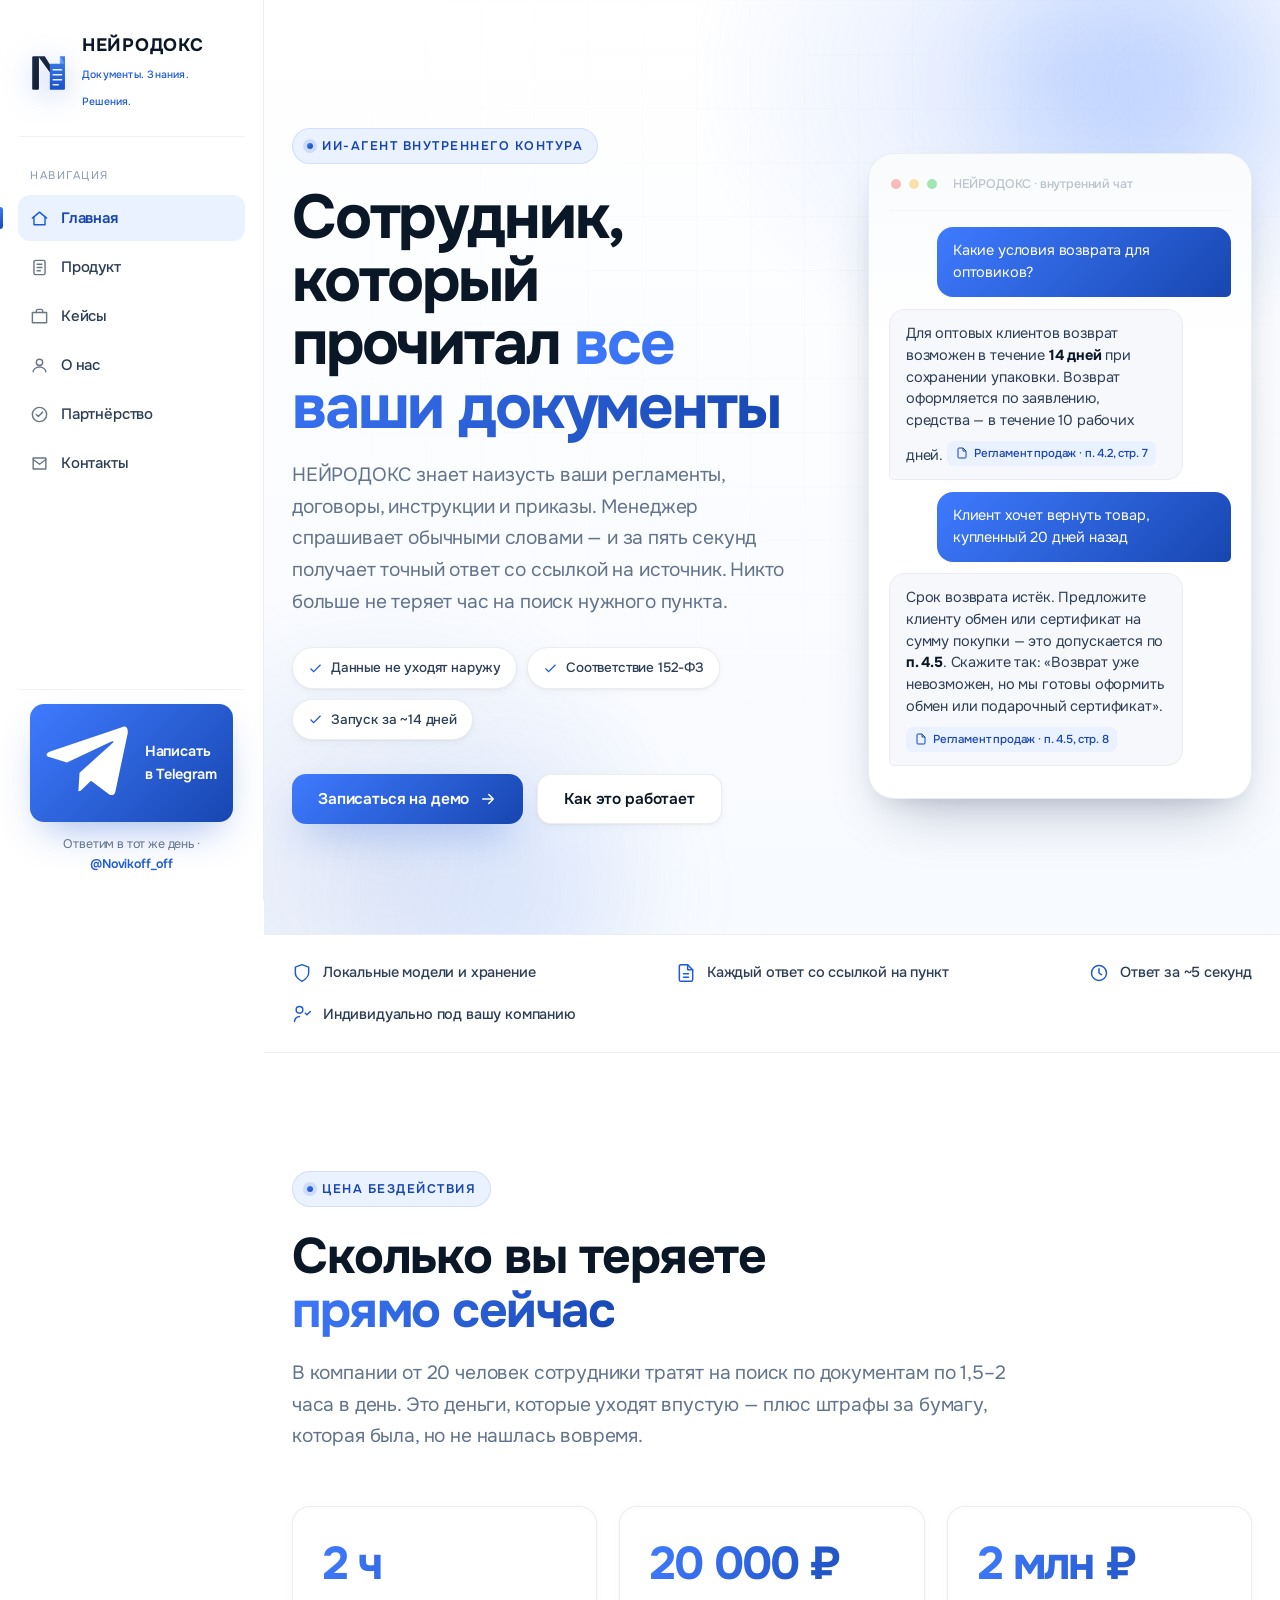
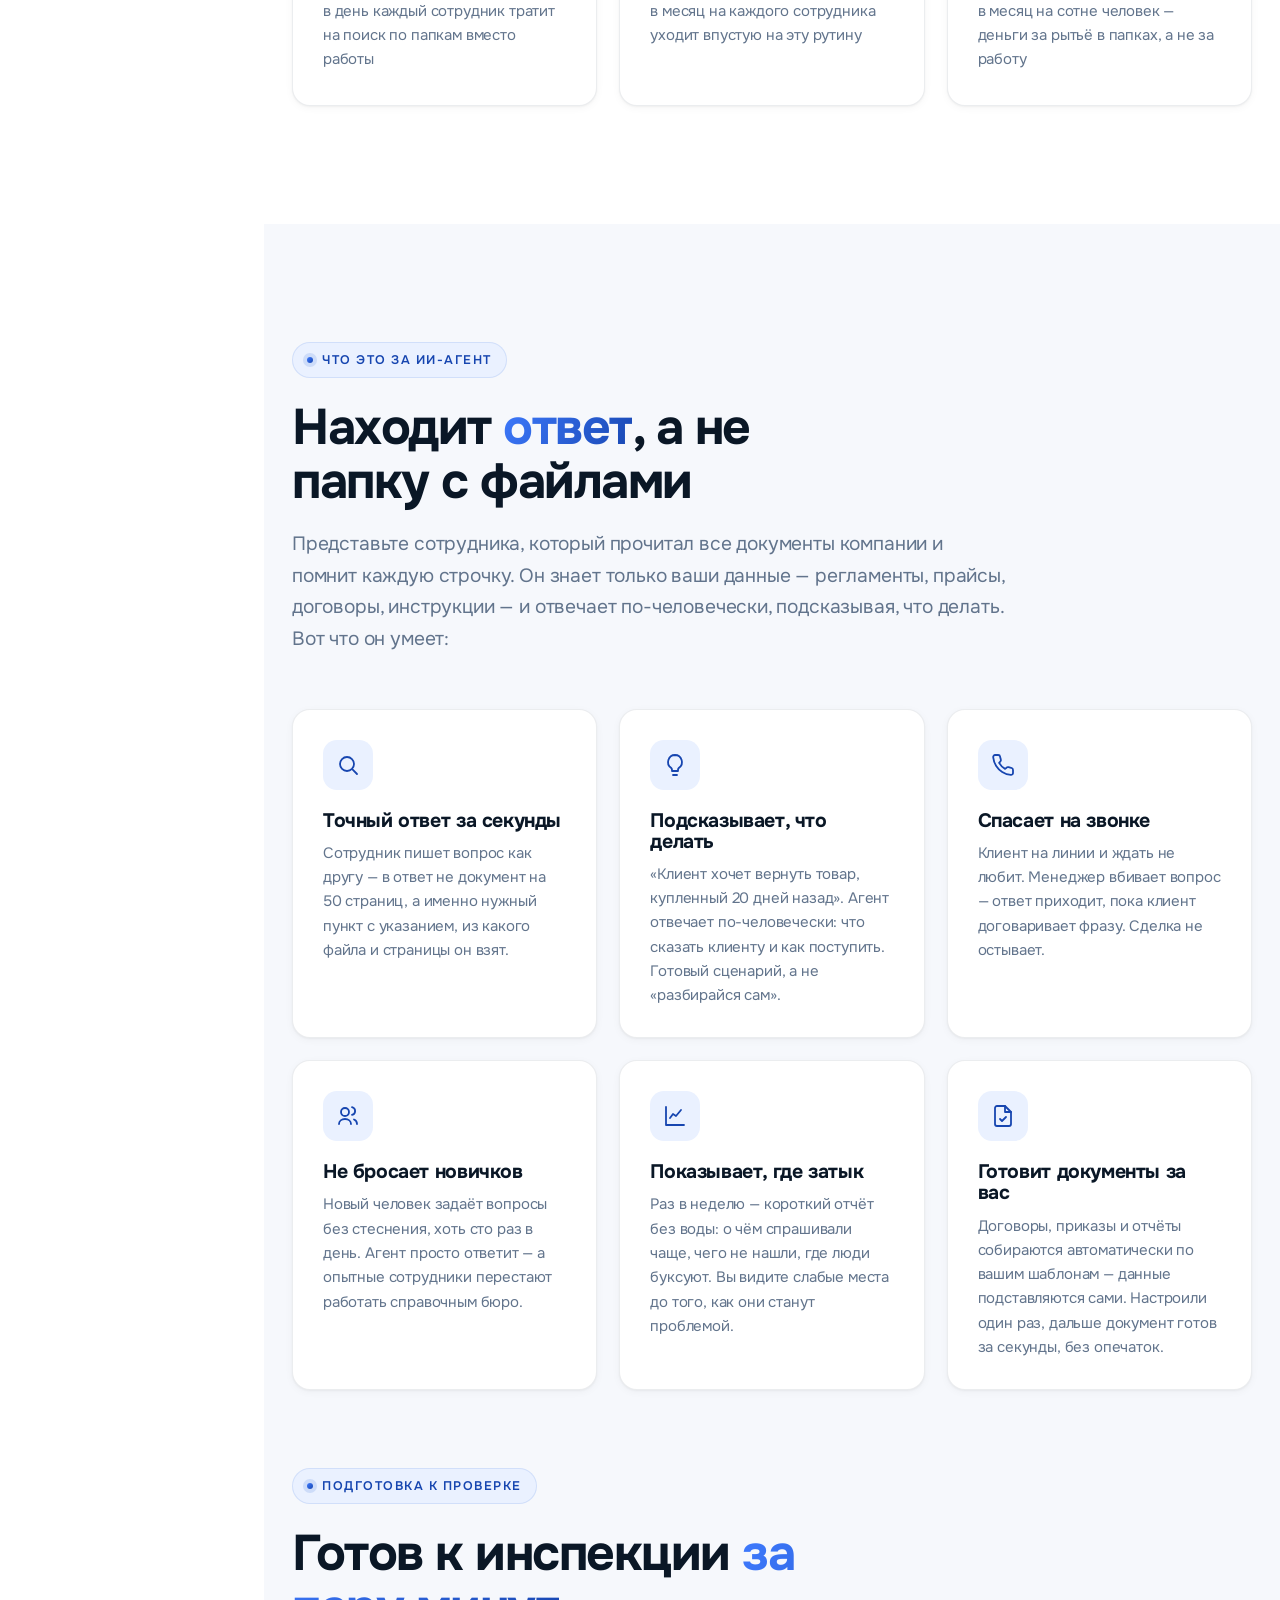
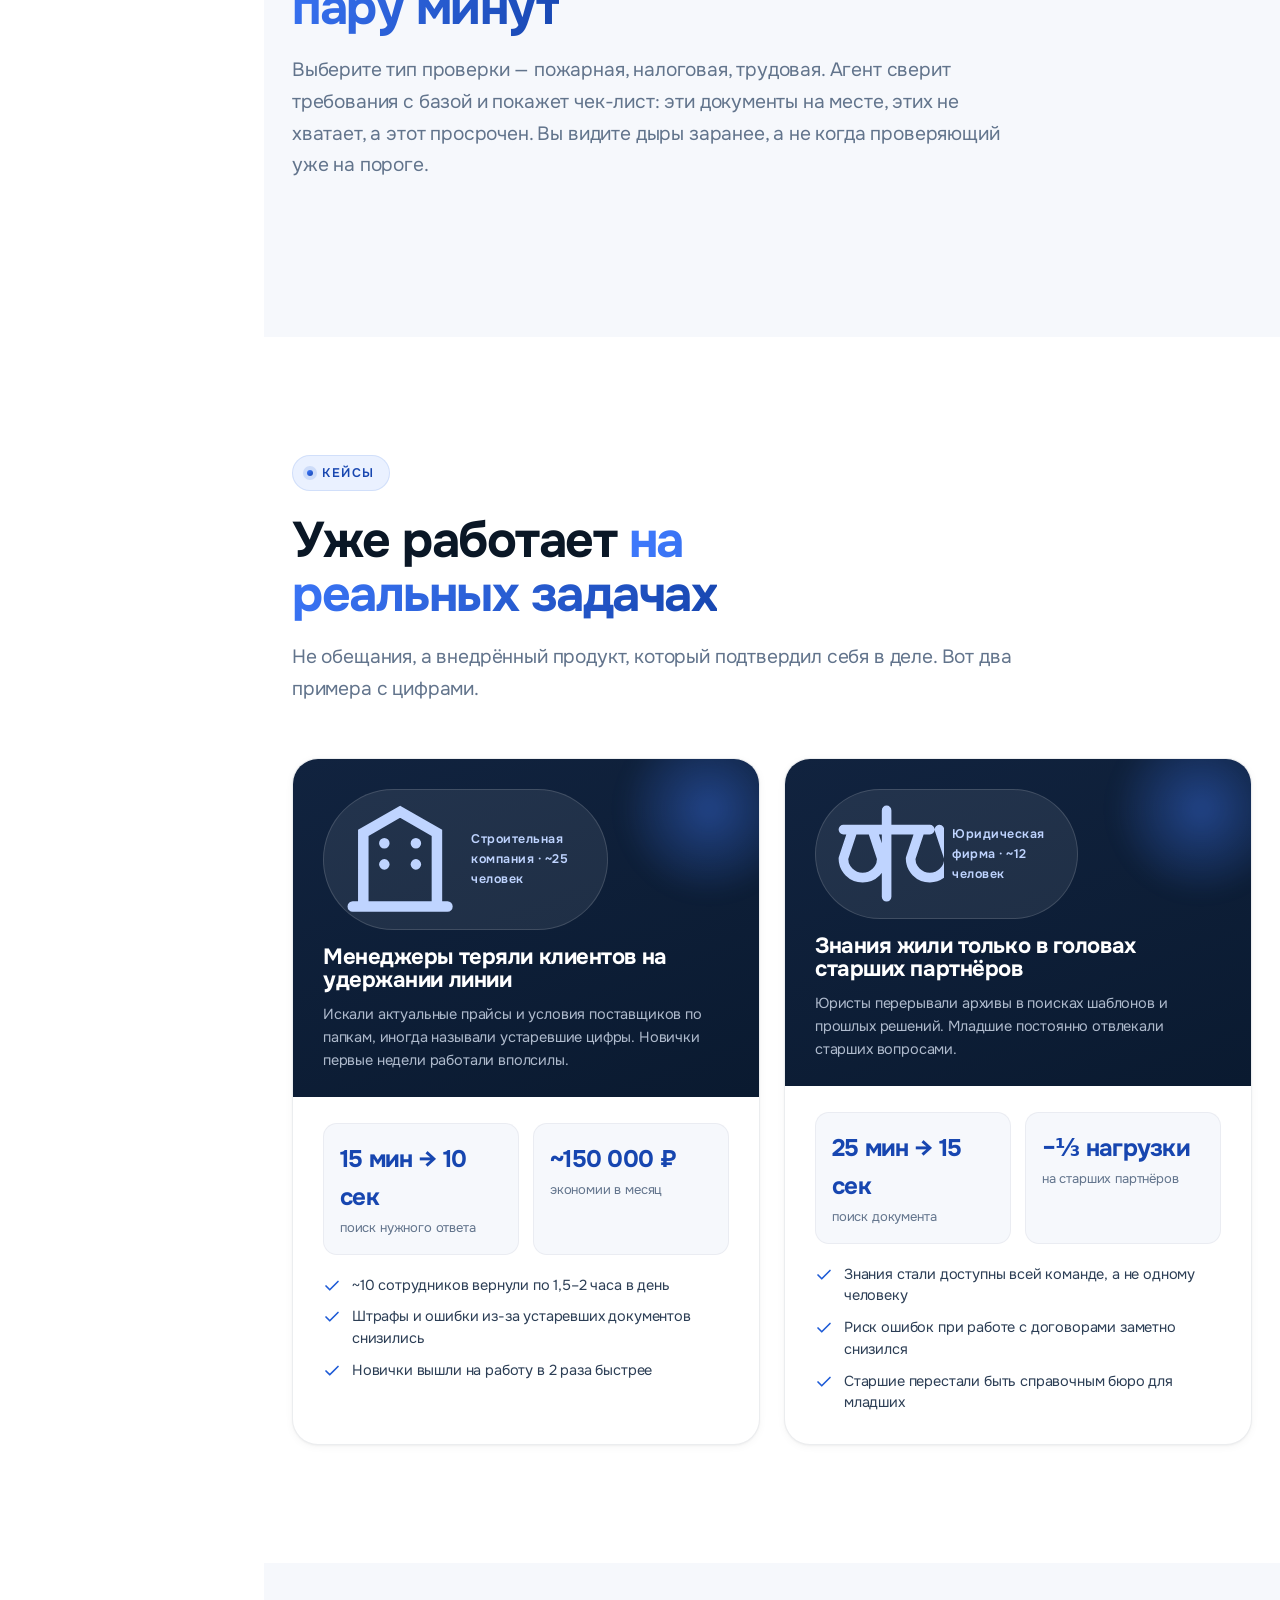
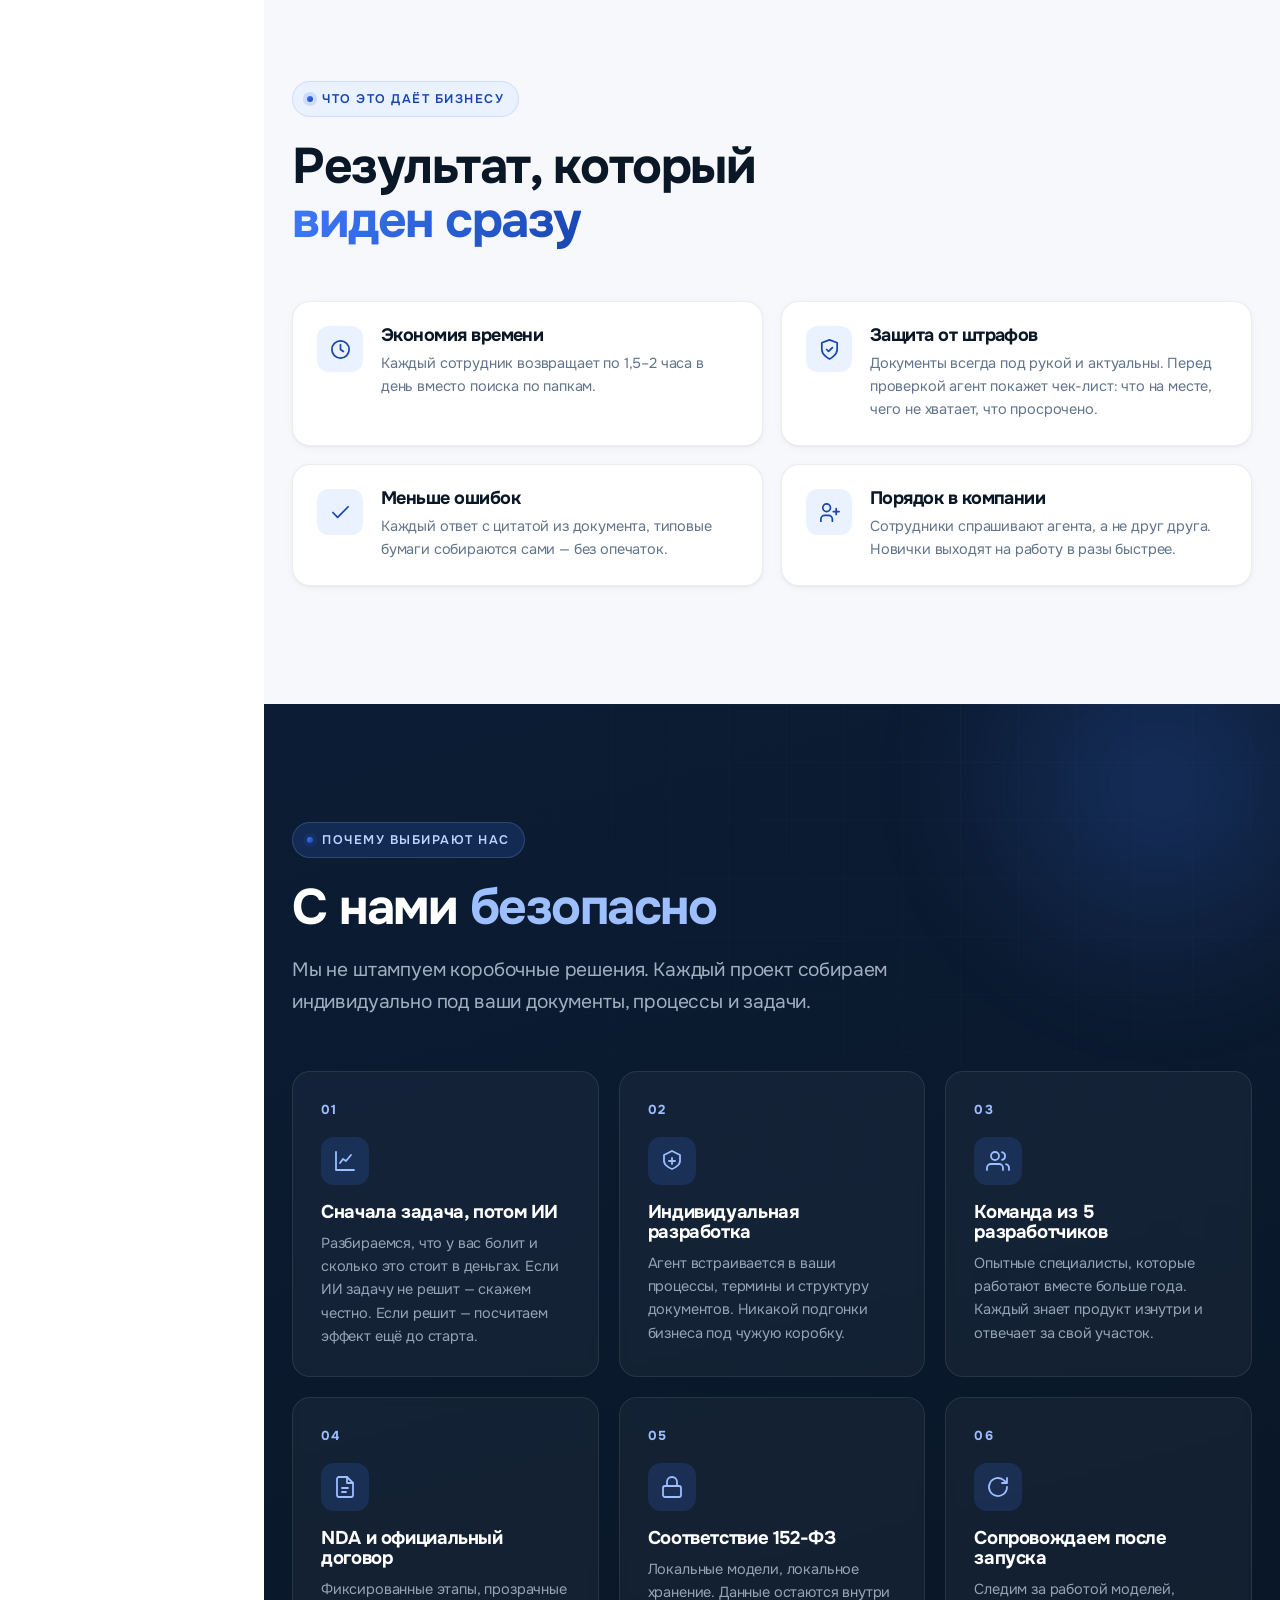
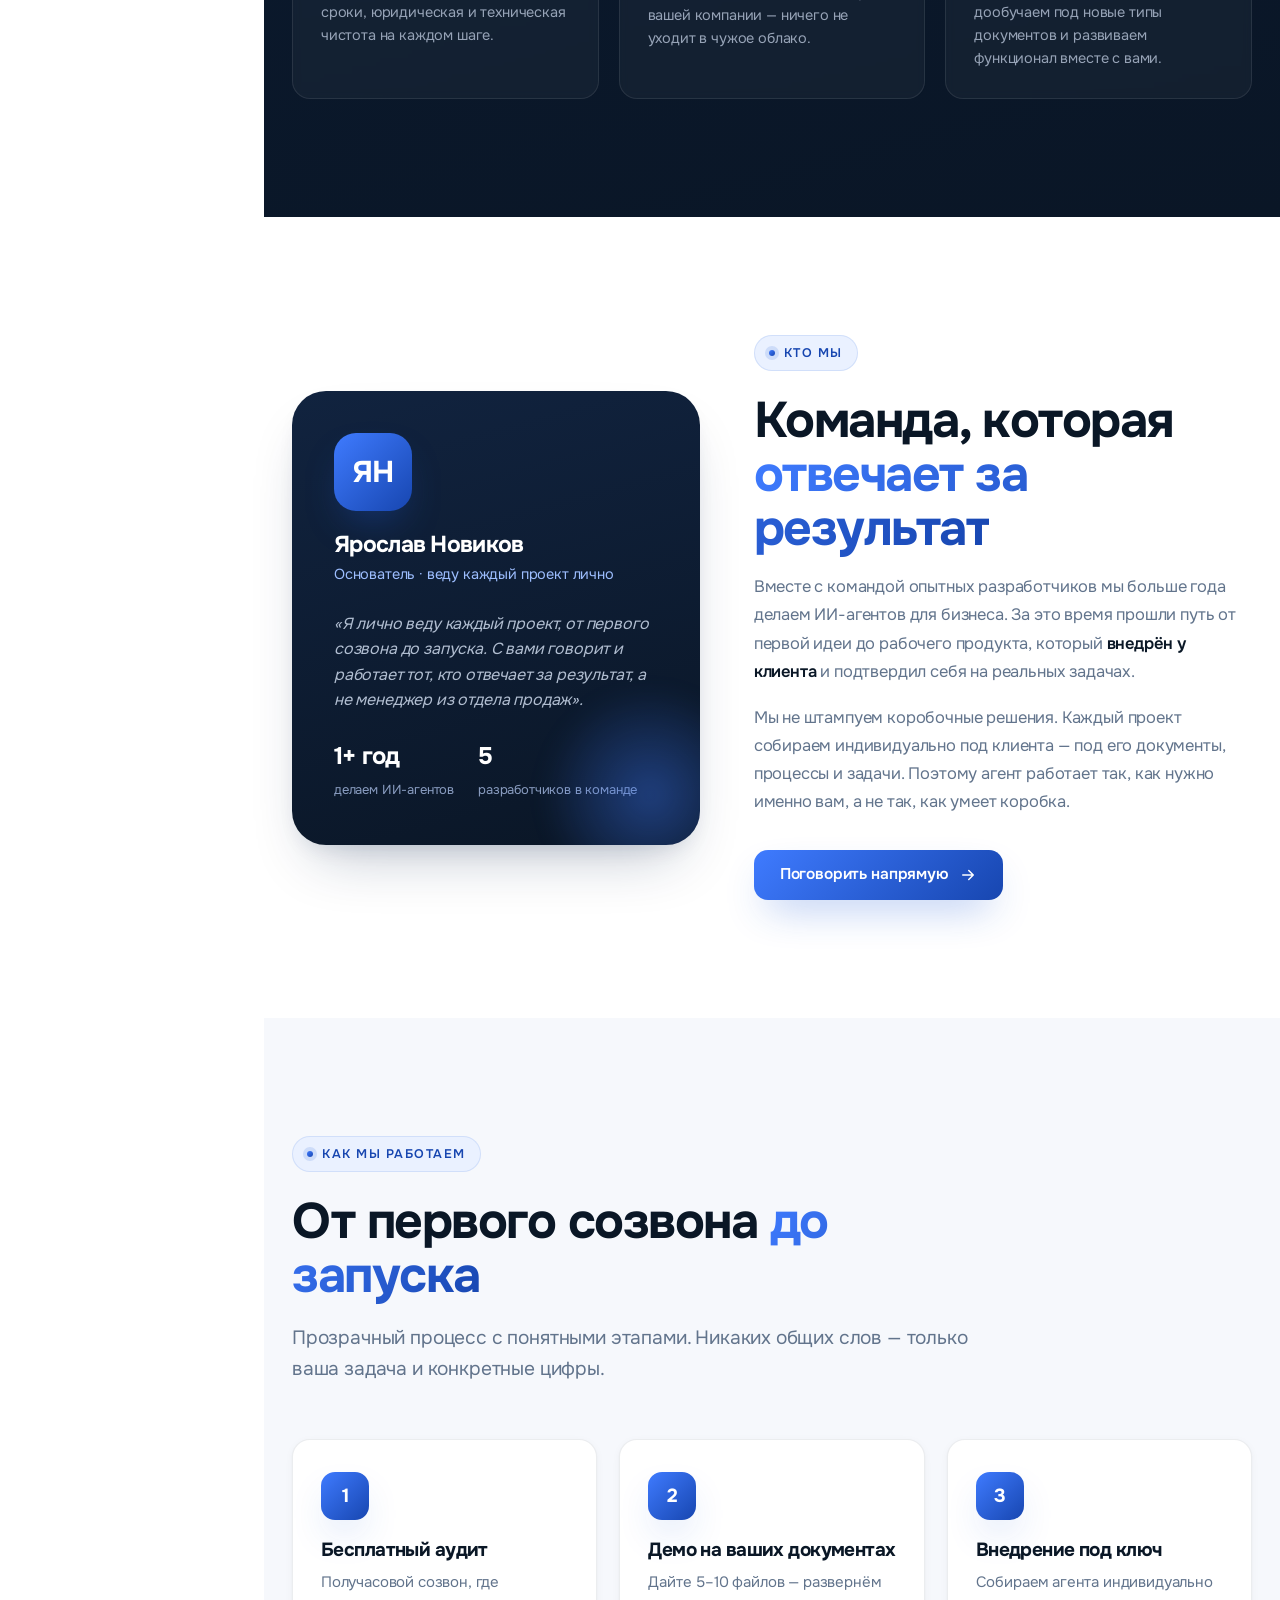
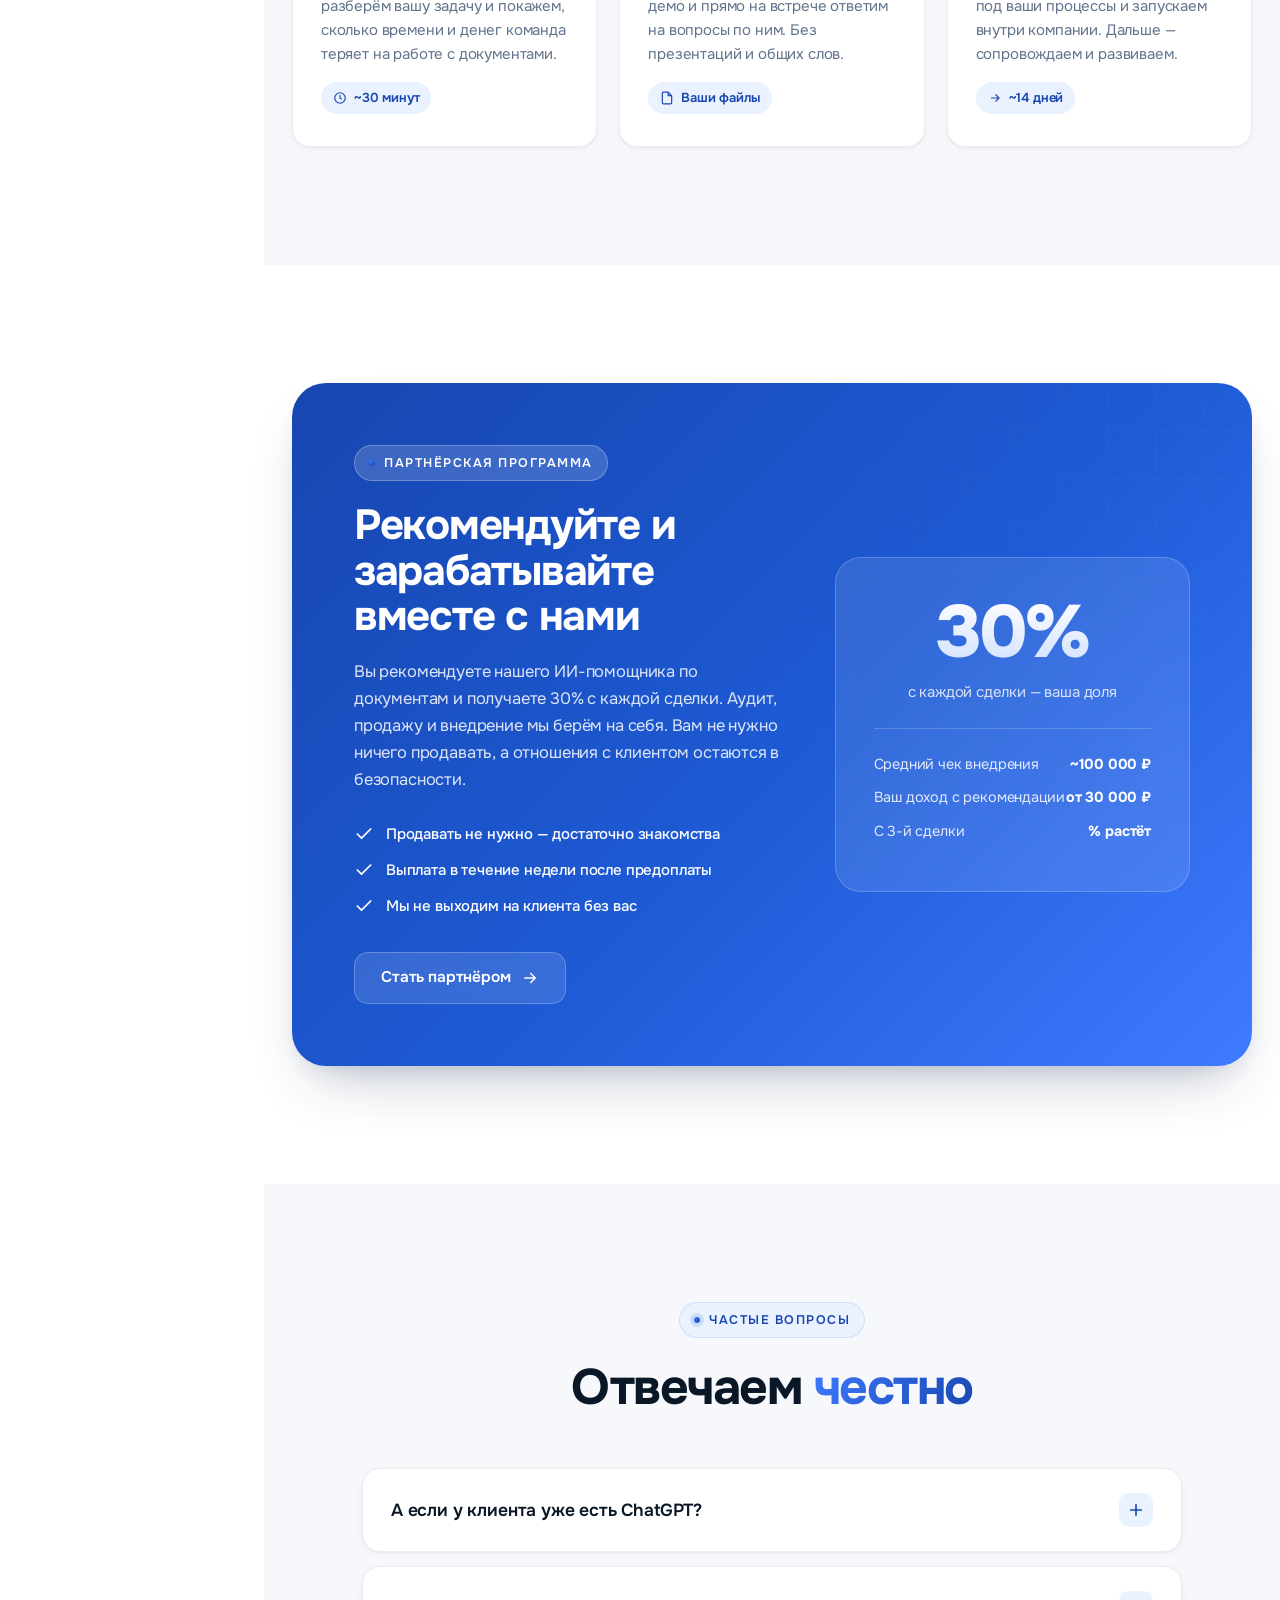
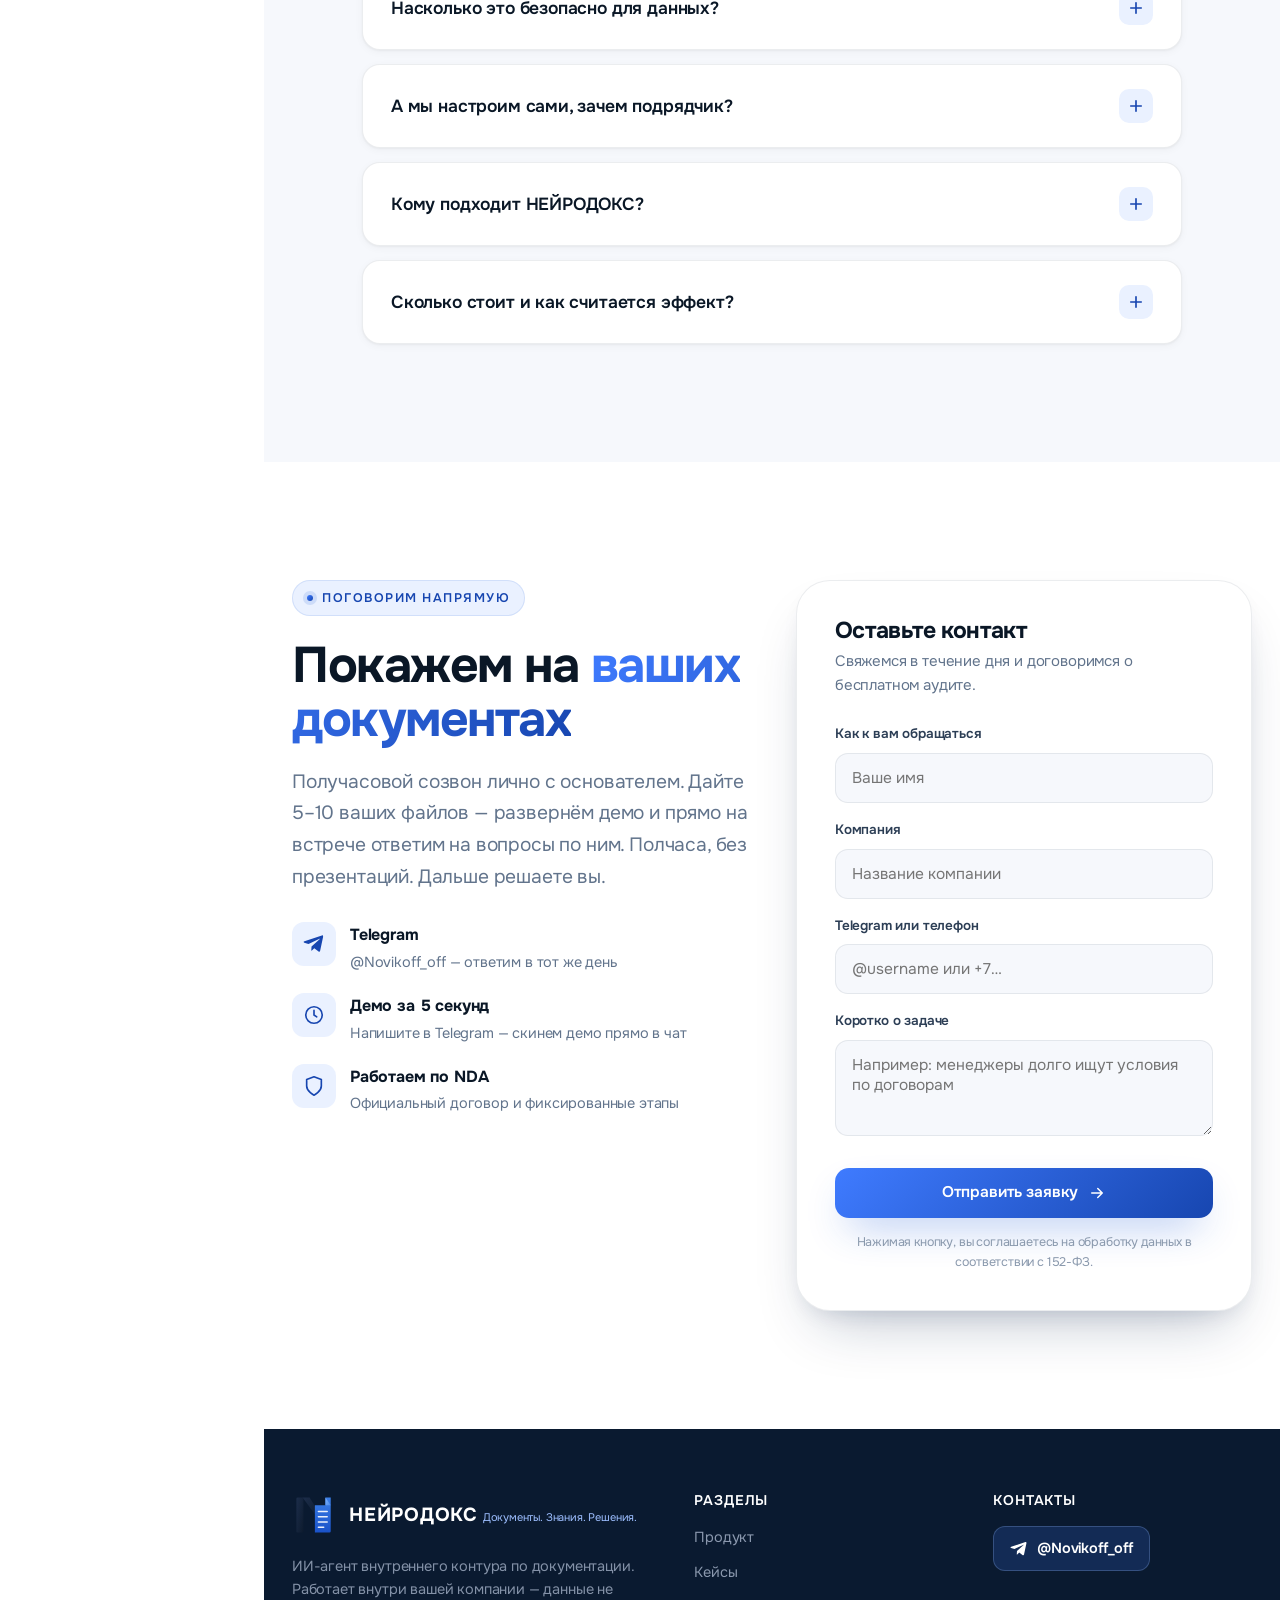
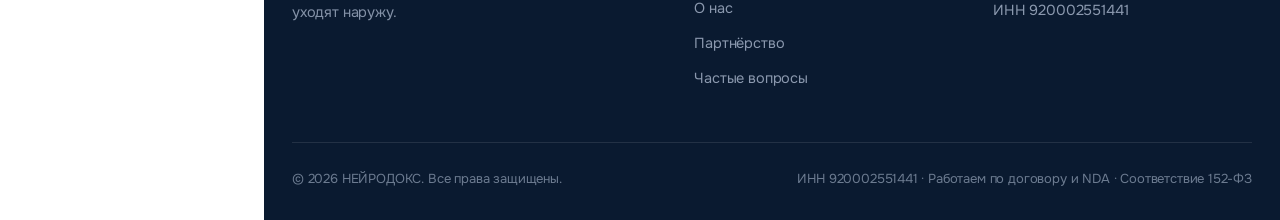
==== commit e6364233: "Cache-bust logo" ====
--- a/index.html
+++ b/index.html
@@ -5,7 +5,7 @@
 <meta name="viewport" content="width=device-width, initial-scale=1.0">
 <title>НЕЙРОДОКС — ИИ-агент по документам вашей компании</title>
 <meta name="description" content="НЕЙРОДОКС — ИИ-агент внутреннего контура. Сотрудник, который прочитал все ваши документы и отвечает на любой вопрос за секунды. Данные остаются внутри компании, соответствие 152-ФЗ.">
-<link rel="icon" type="image/svg+xml" href="assets/mark.svg">
+<link rel="icon" type="image/svg+xml" href="assets/mark.svg?v=2">
 <link rel="preconnect" href="https://fonts.googleapis.com">
 <link rel="preconnect" href="https://fonts.gstatic.com" crossorigin>
 <link href="https://fonts.googleapis.com/css2?family=Onest:wght@400;500;600;700;800&display=swap" rel="stylesheet">
@@ -18,7 +18,7 @@
 <!-- mobile top bar -->
 <header class="topbar">
   <a class="topbar__brand" href="#top">
-    <img src="assets/mark.svg" alt="Нейродокс">
+    <img src="assets/mark.svg?v=2" alt="Нейродокс">
     <span class="name">НЕЙРОДОКС</span>
   </a>
   <button class="burger" id="burger" aria-label="Меню">
@@ -32,7 +32,7 @@
   <!-- ============ SIDEBAR ============ -->
   <aside class="sidebar" id="sidebar">
     <a class="sidebar__brand" href="#top">
-      <img src="assets/mark.svg" alt="Нейродокс">
+      <img src="assets/mark.svg?v=2" alt="Нейродокс">
       <span>
         <span class="name">НЕЙРОДОКС</span>
         <span class="tag">Документы. Знания. Решения.</span>
@@ -534,7 +534,7 @@
         <div class="footer__top">
           <div>
             <div class="footer__brand">
-              <img src="assets/mark.svg" alt="Нейродокс">
+              <img src="assets/mark.svg?v=2" alt="Нейродокс">
               <span>
                 <span class="name">НЕЙРОДОКС</span>
                 <span class="tag">Документы. Знания. Решения.</span>
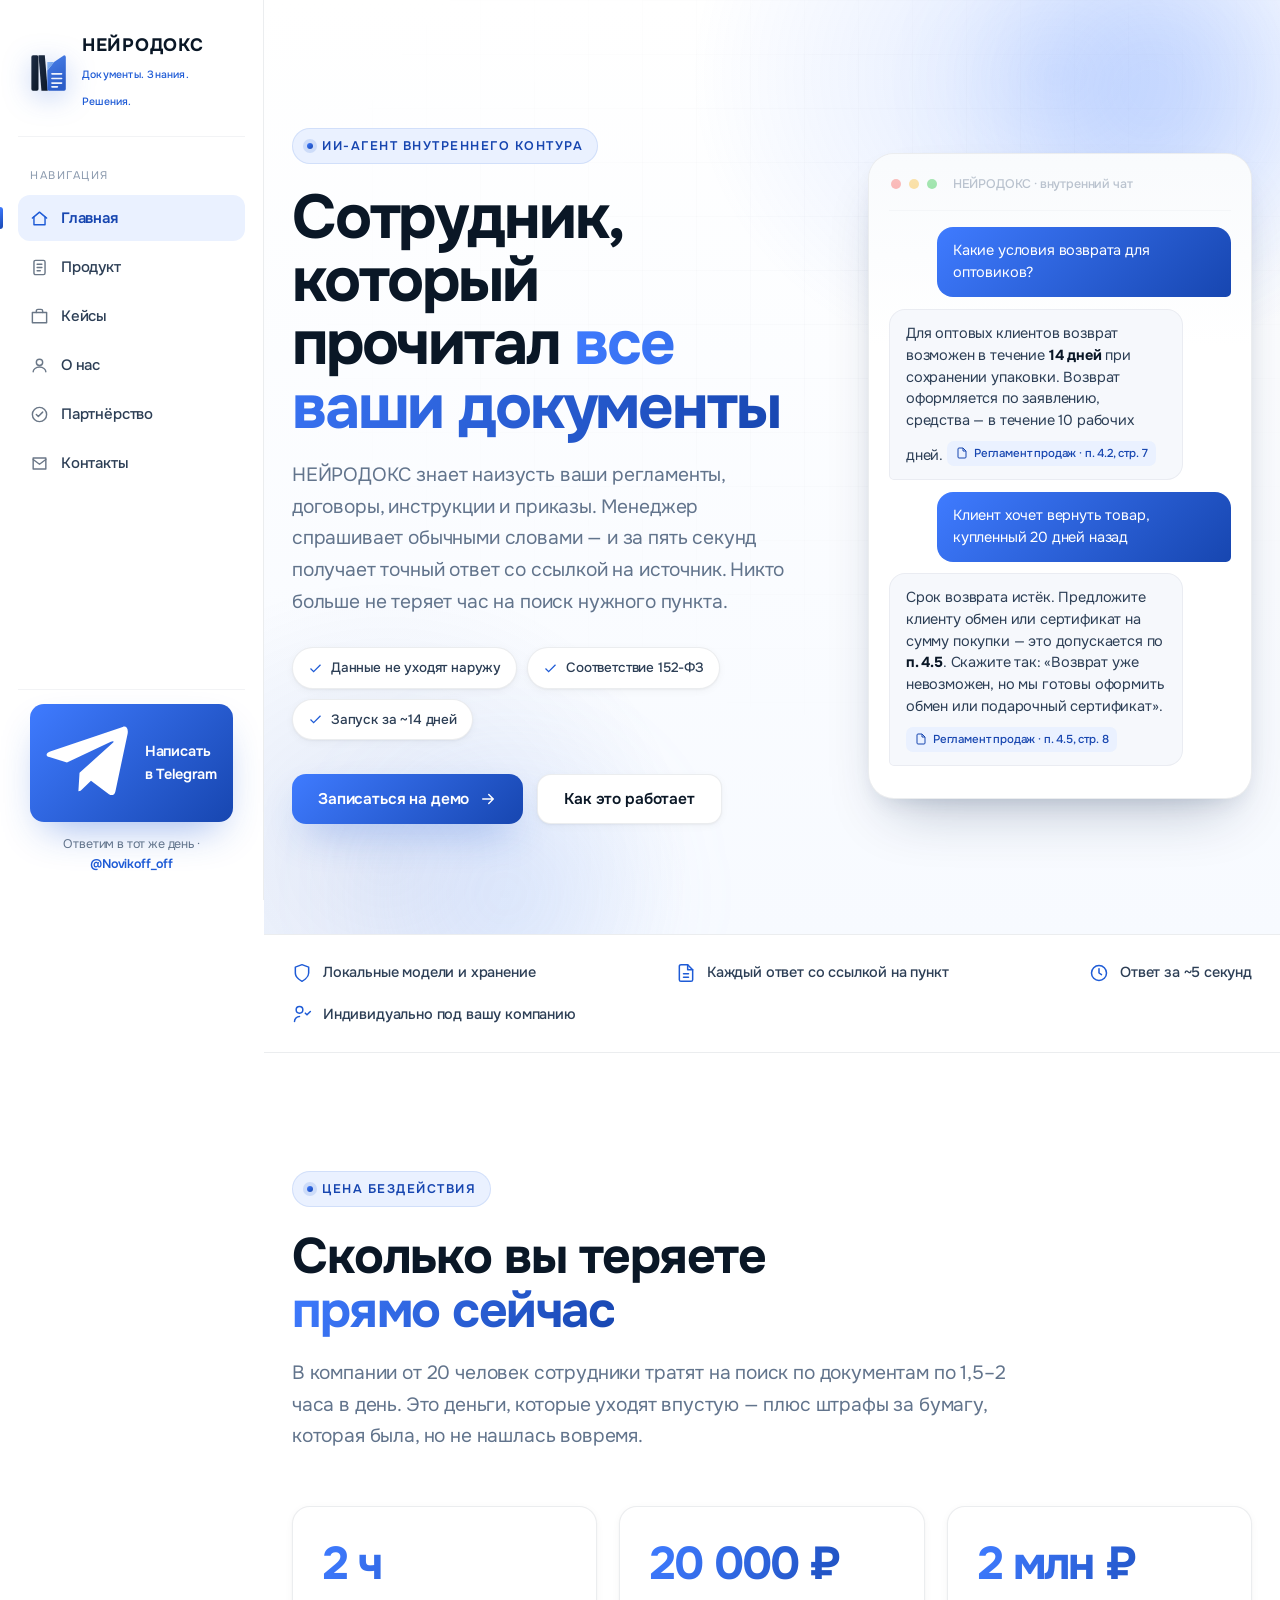
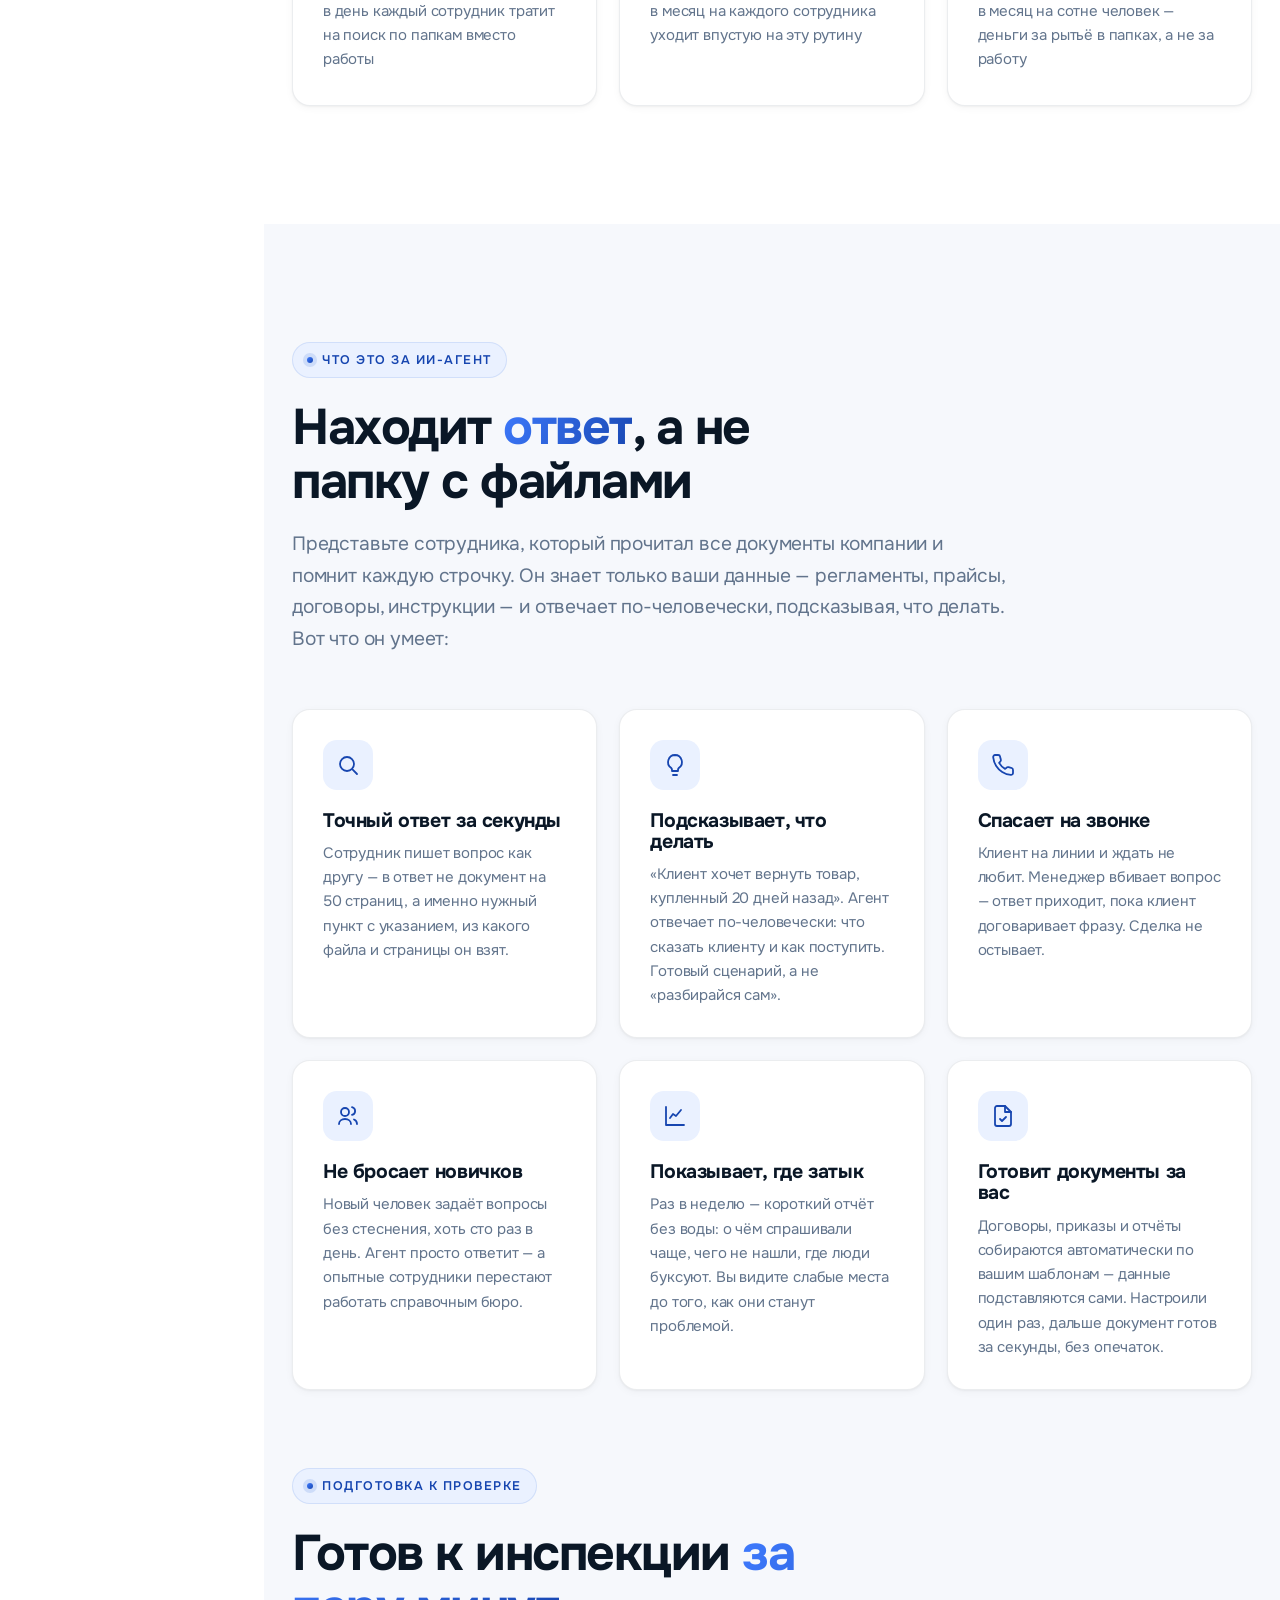
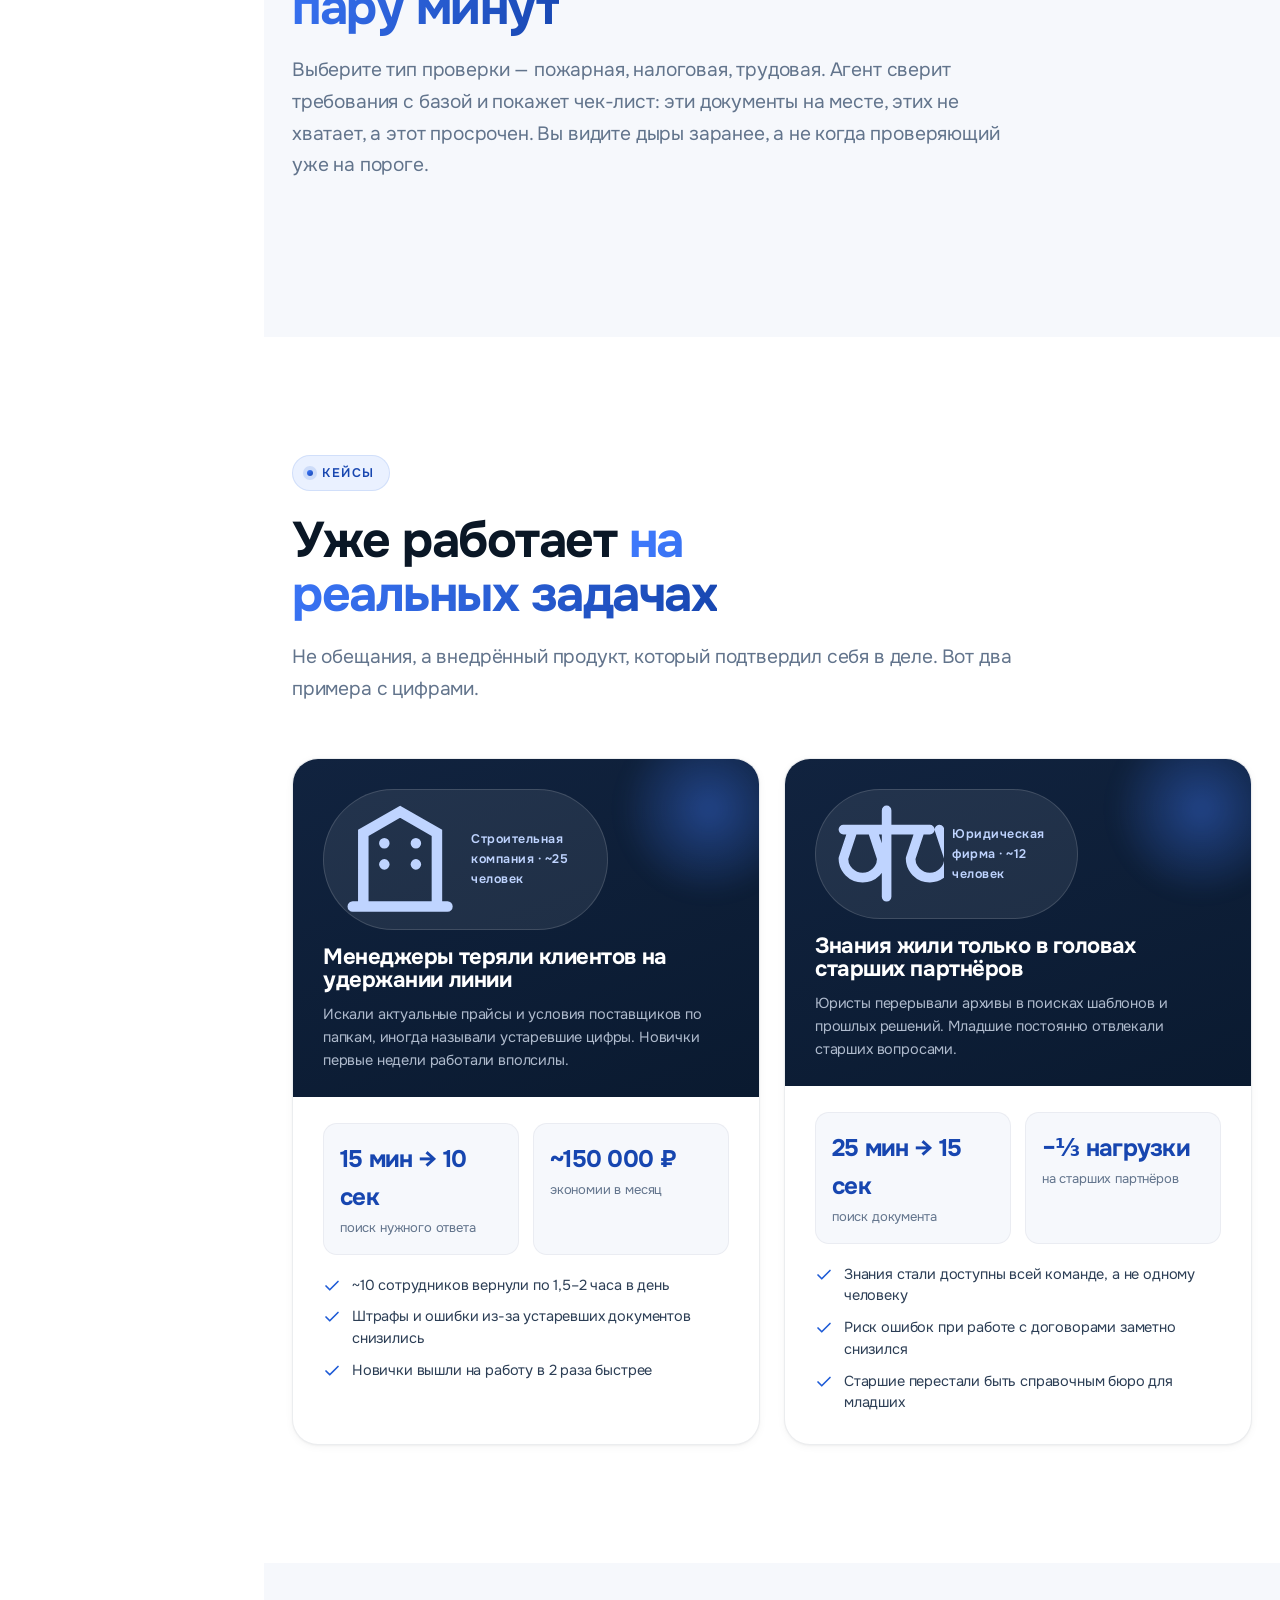
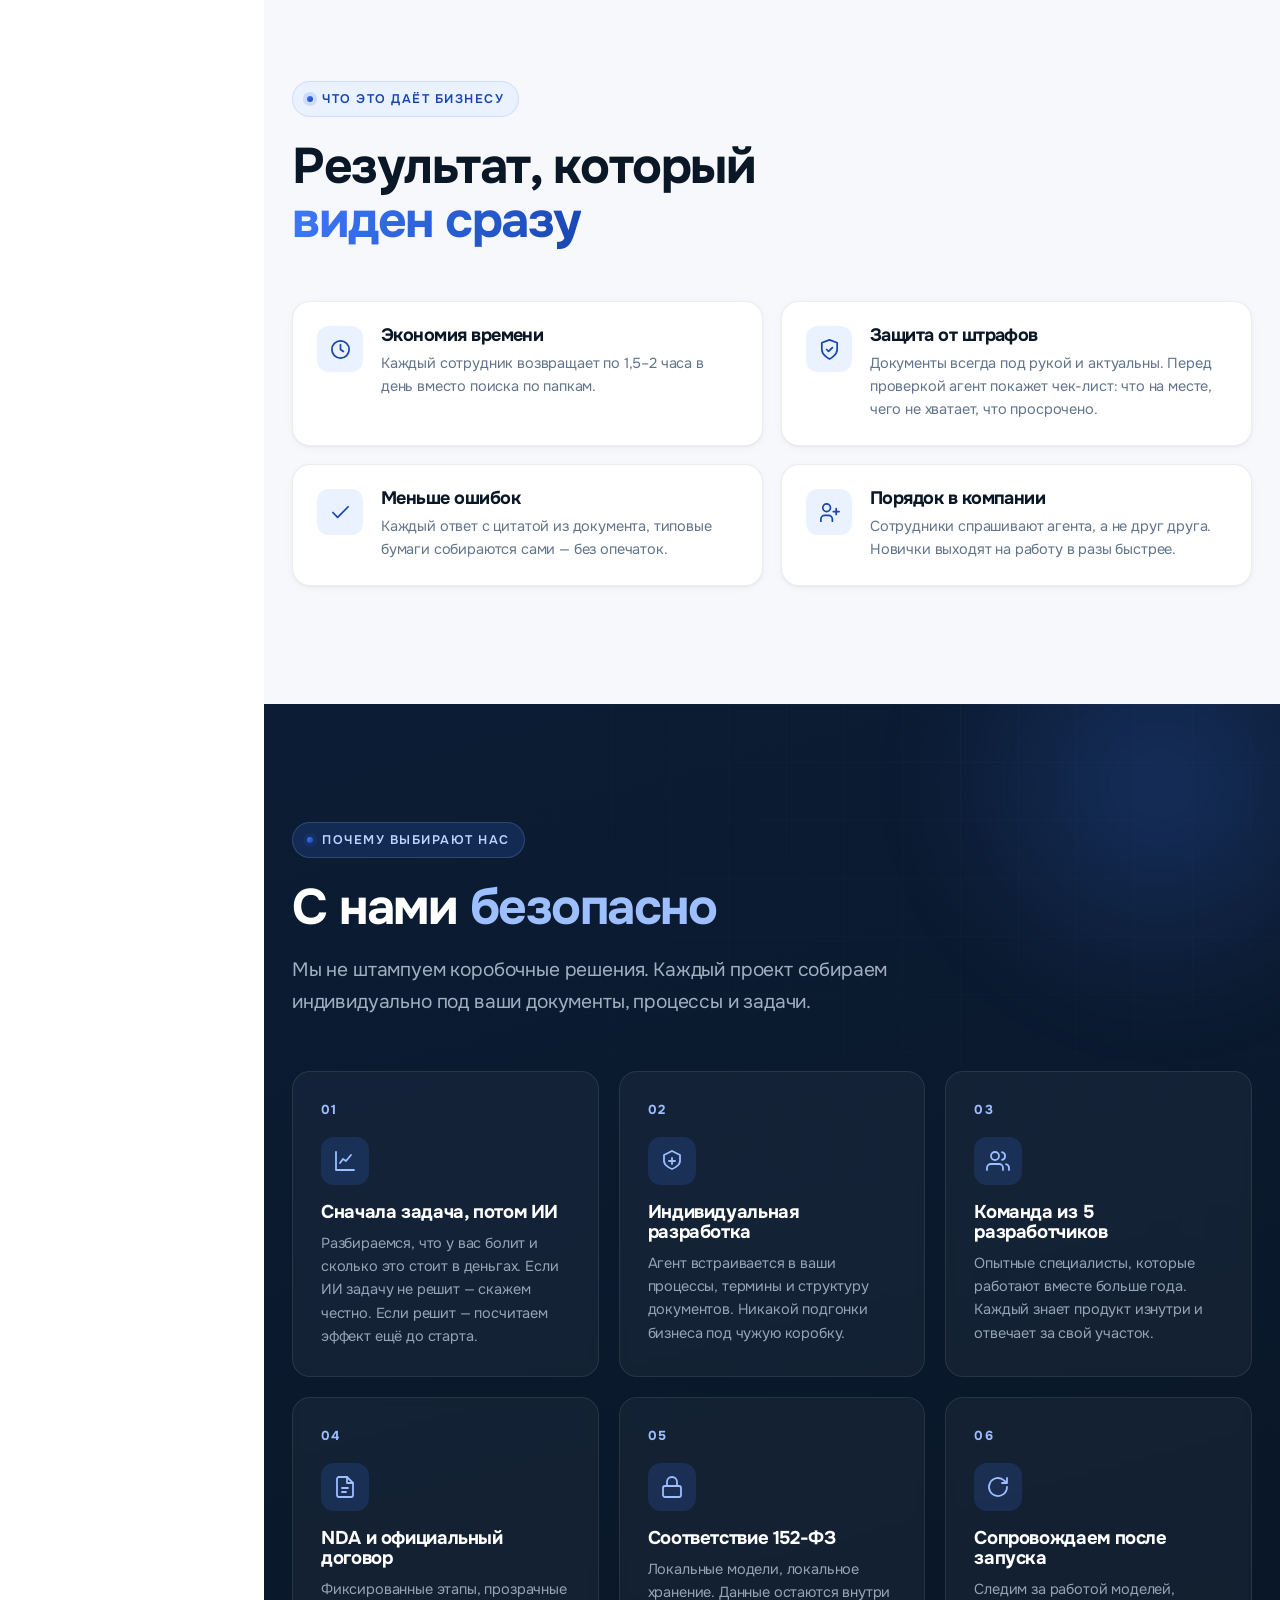
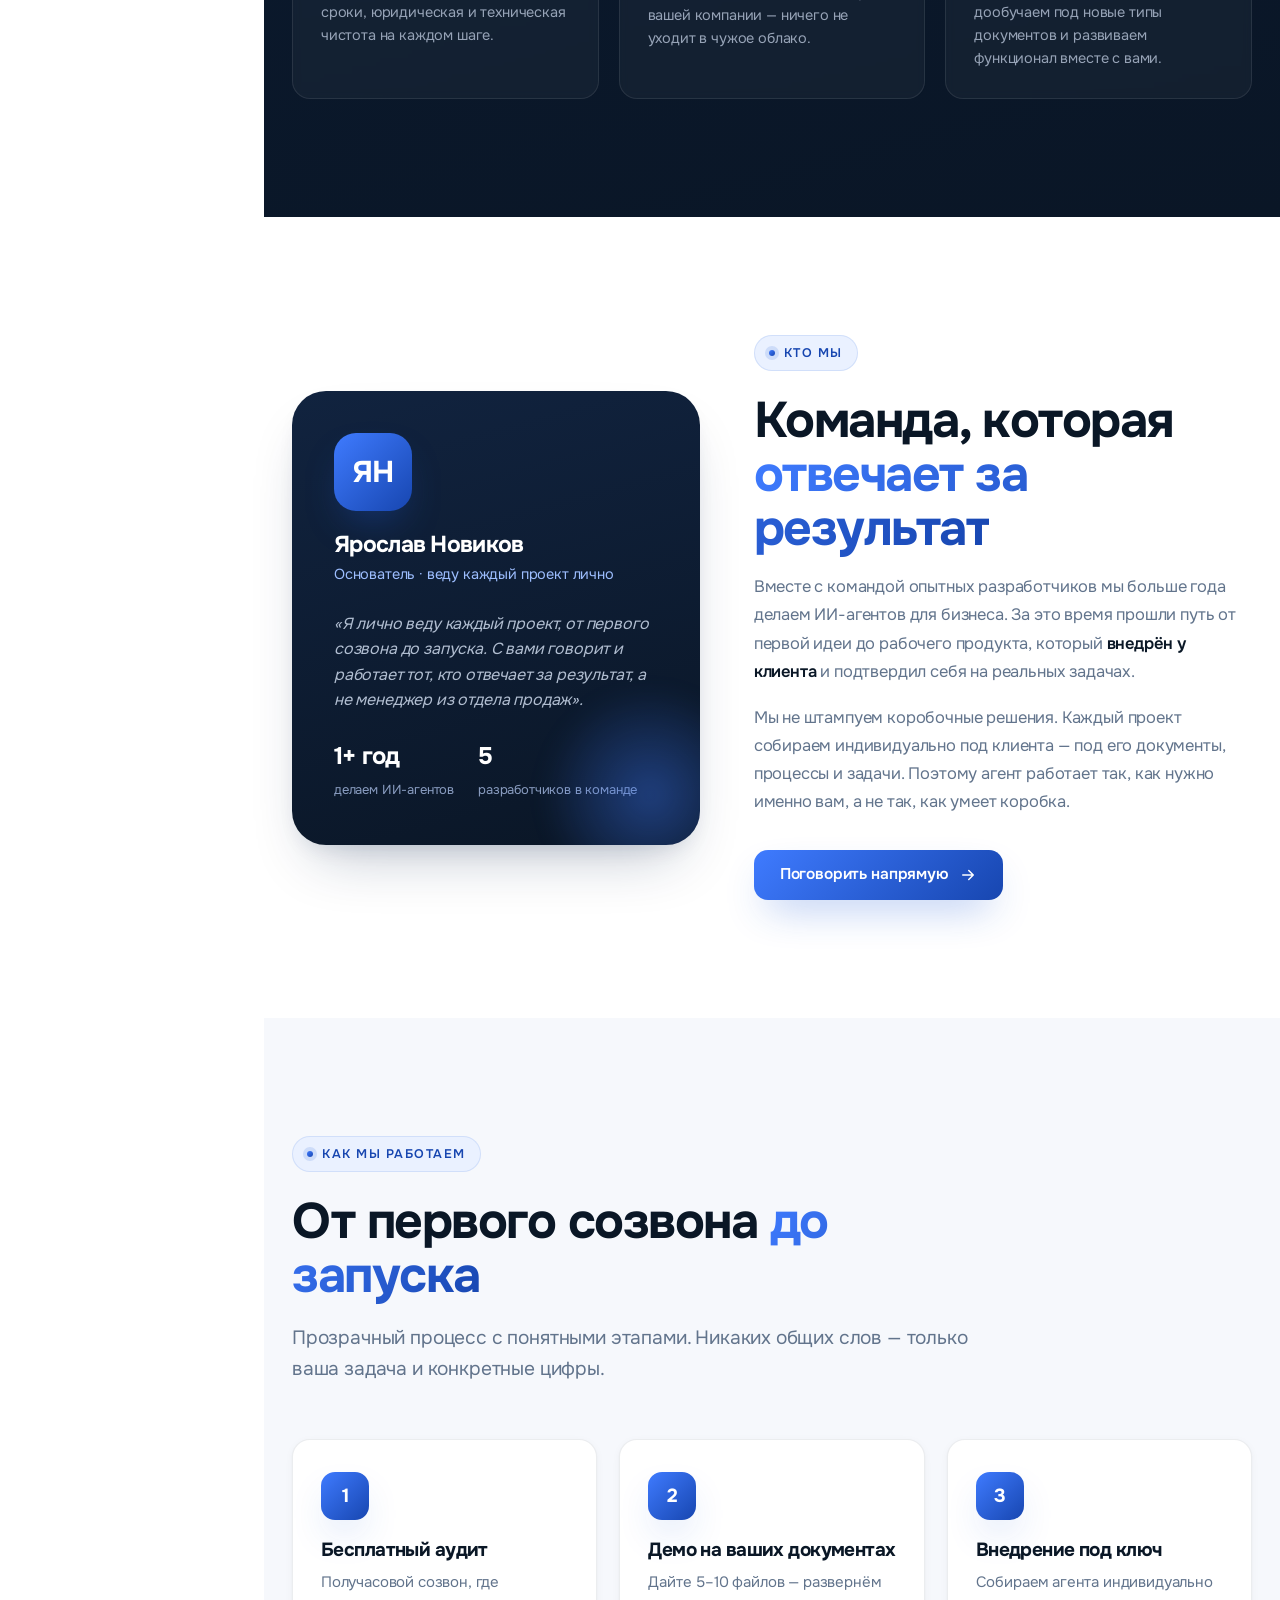
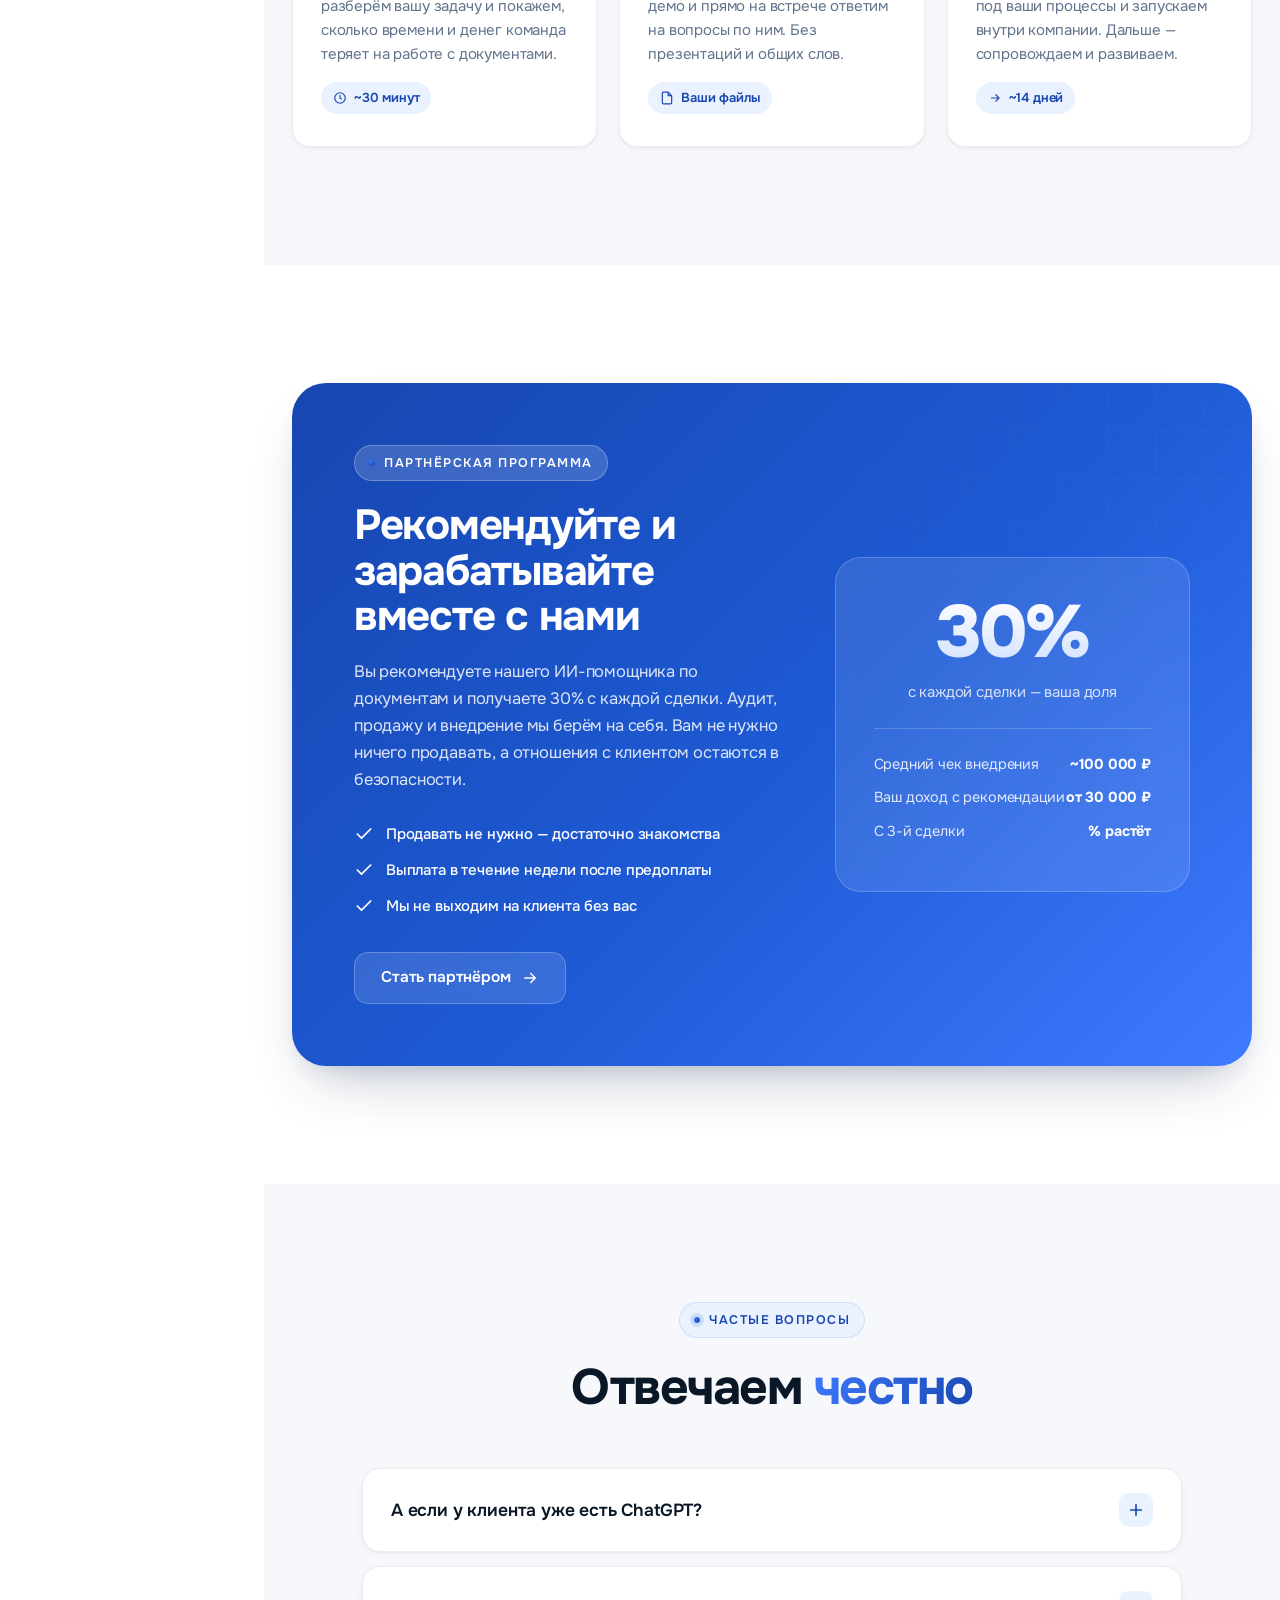
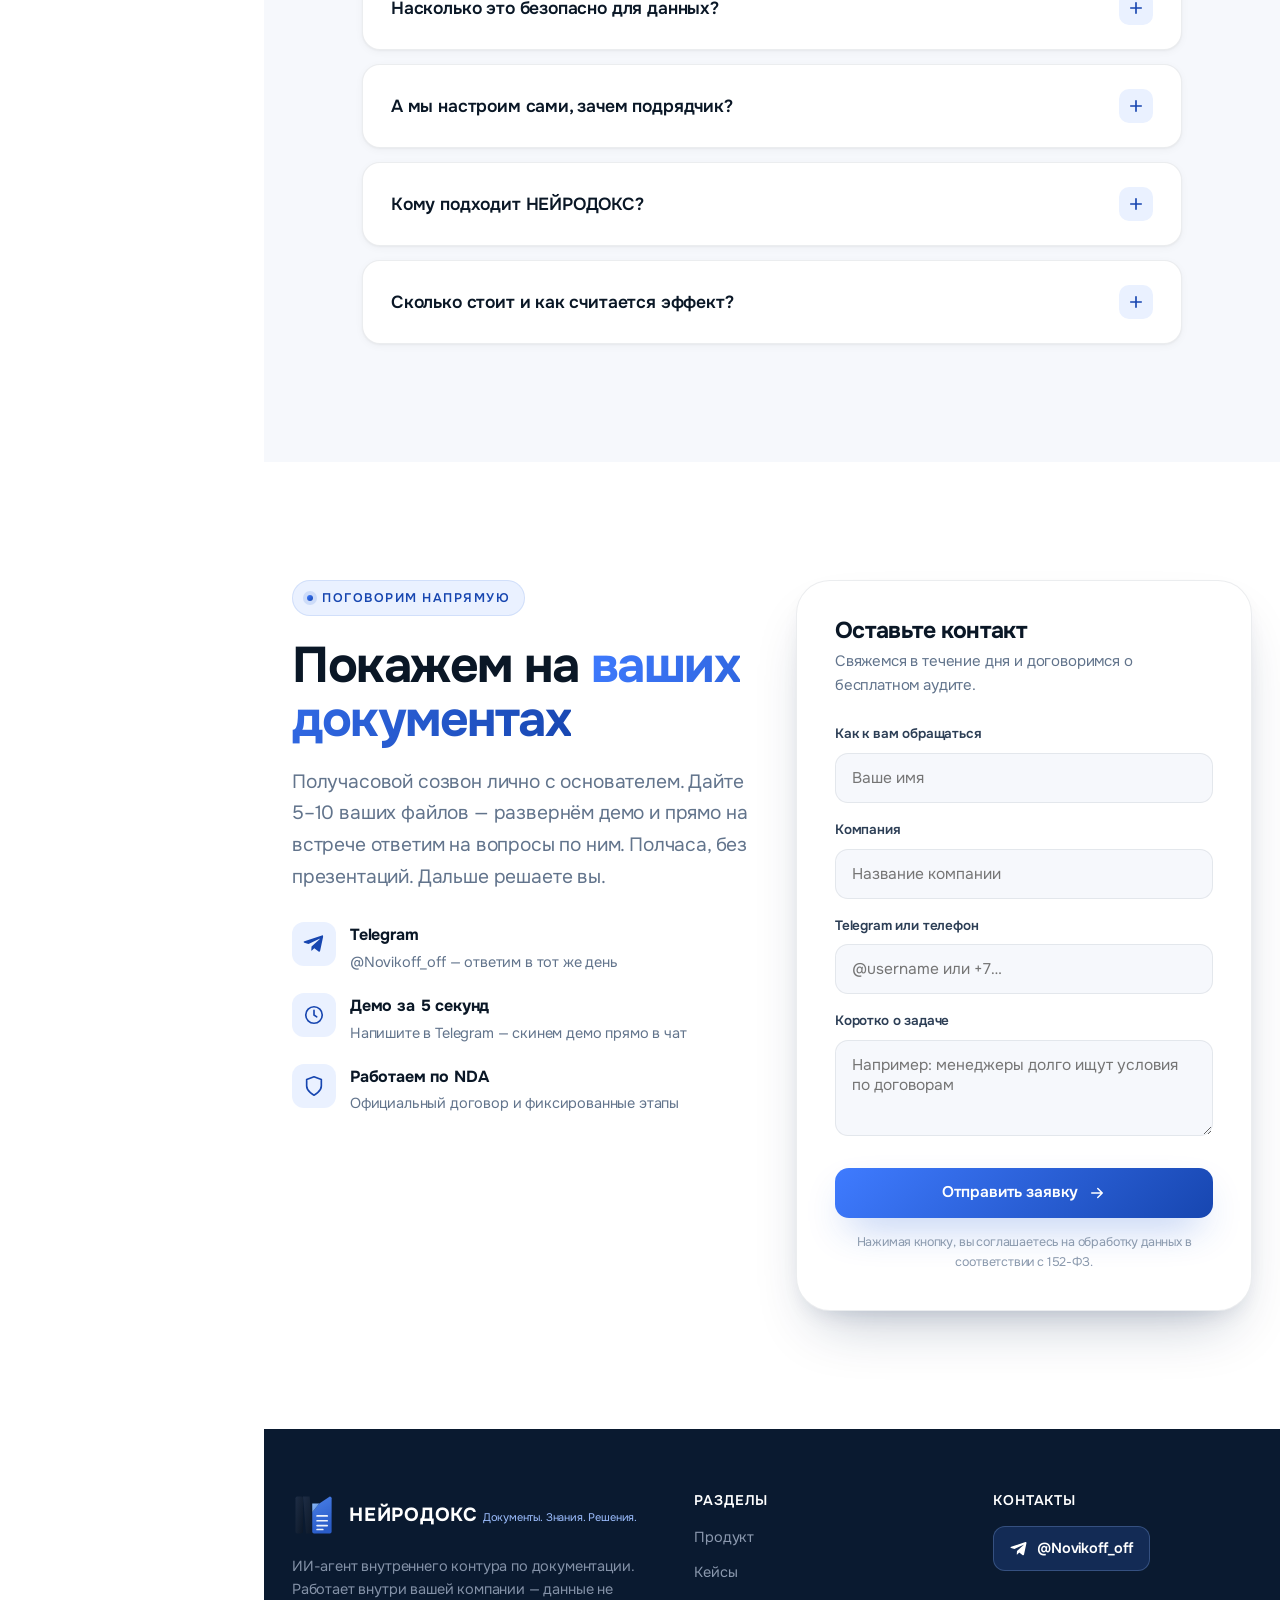
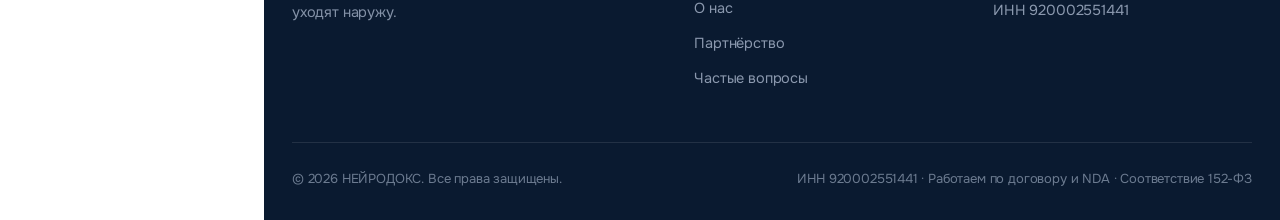
==== commit bf4125be: "Accurate N-document logo matching original design" ====
--- a/index.html
+++ b/index.html
@@ -5,7 +5,7 @@
 <meta name="viewport" content="width=device-width, initial-scale=1.0">
 <title>НЕЙРОДОКС — ИИ-агент по документам вашей компании</title>
 <meta name="description" content="НЕЙРОДОКС — ИИ-агент внутреннего контура. Сотрудник, который прочитал все ваши документы и отвечает на любой вопрос за секунды. Данные остаются внутри компании, соответствие 152-ФЗ.">
-<link rel="icon" type="image/svg+xml" href="assets/mark.svg?v=2">
+<link rel="icon" type="image/svg+xml" href="assets/mark.svg?v=3">
 <link rel="preconnect" href="https://fonts.googleapis.com">
 <link rel="preconnect" href="https://fonts.gstatic.com" crossorigin>
 <link href="https://fonts.googleapis.com/css2?family=Onest:wght@400;500;600;700;800&display=swap" rel="stylesheet">
@@ -18,7 +18,7 @@
 <!-- mobile top bar -->
 <header class="topbar">
   <a class="topbar__brand" href="#top">
-    <img src="assets/mark.svg?v=2" alt="Нейродокс">
+    <img src="assets/mark.svg?v=3" alt="Нейродокс">
     <span class="name">НЕЙРОДОКС</span>
   </a>
   <button class="burger" id="burger" aria-label="Меню">
@@ -32,7 +32,7 @@
   <!-- ============ SIDEBAR ============ -->
   <aside class="sidebar" id="sidebar">
     <a class="sidebar__brand" href="#top">
-      <img src="assets/mark.svg?v=2" alt="Нейродокс">
+      <img src="assets/mark.svg?v=3" alt="Нейродокс">
       <span>
         <span class="name">НЕЙРОДОКС</span>
         <span class="tag">Документы. Знания. Решения.</span>
@@ -534,7 +534,7 @@
         <div class="footer__top">
           <div>
             <div class="footer__brand">
-              <img src="assets/mark.svg?v=2" alt="Нейродокс">
+              <img src="assets/mark.svg?v=3" alt="Нейродокс">
               <span>
                 <span class="name">НЕЙРОДОКС</span>
                 <span class="tag">Документы. Знания. Решения.</span>
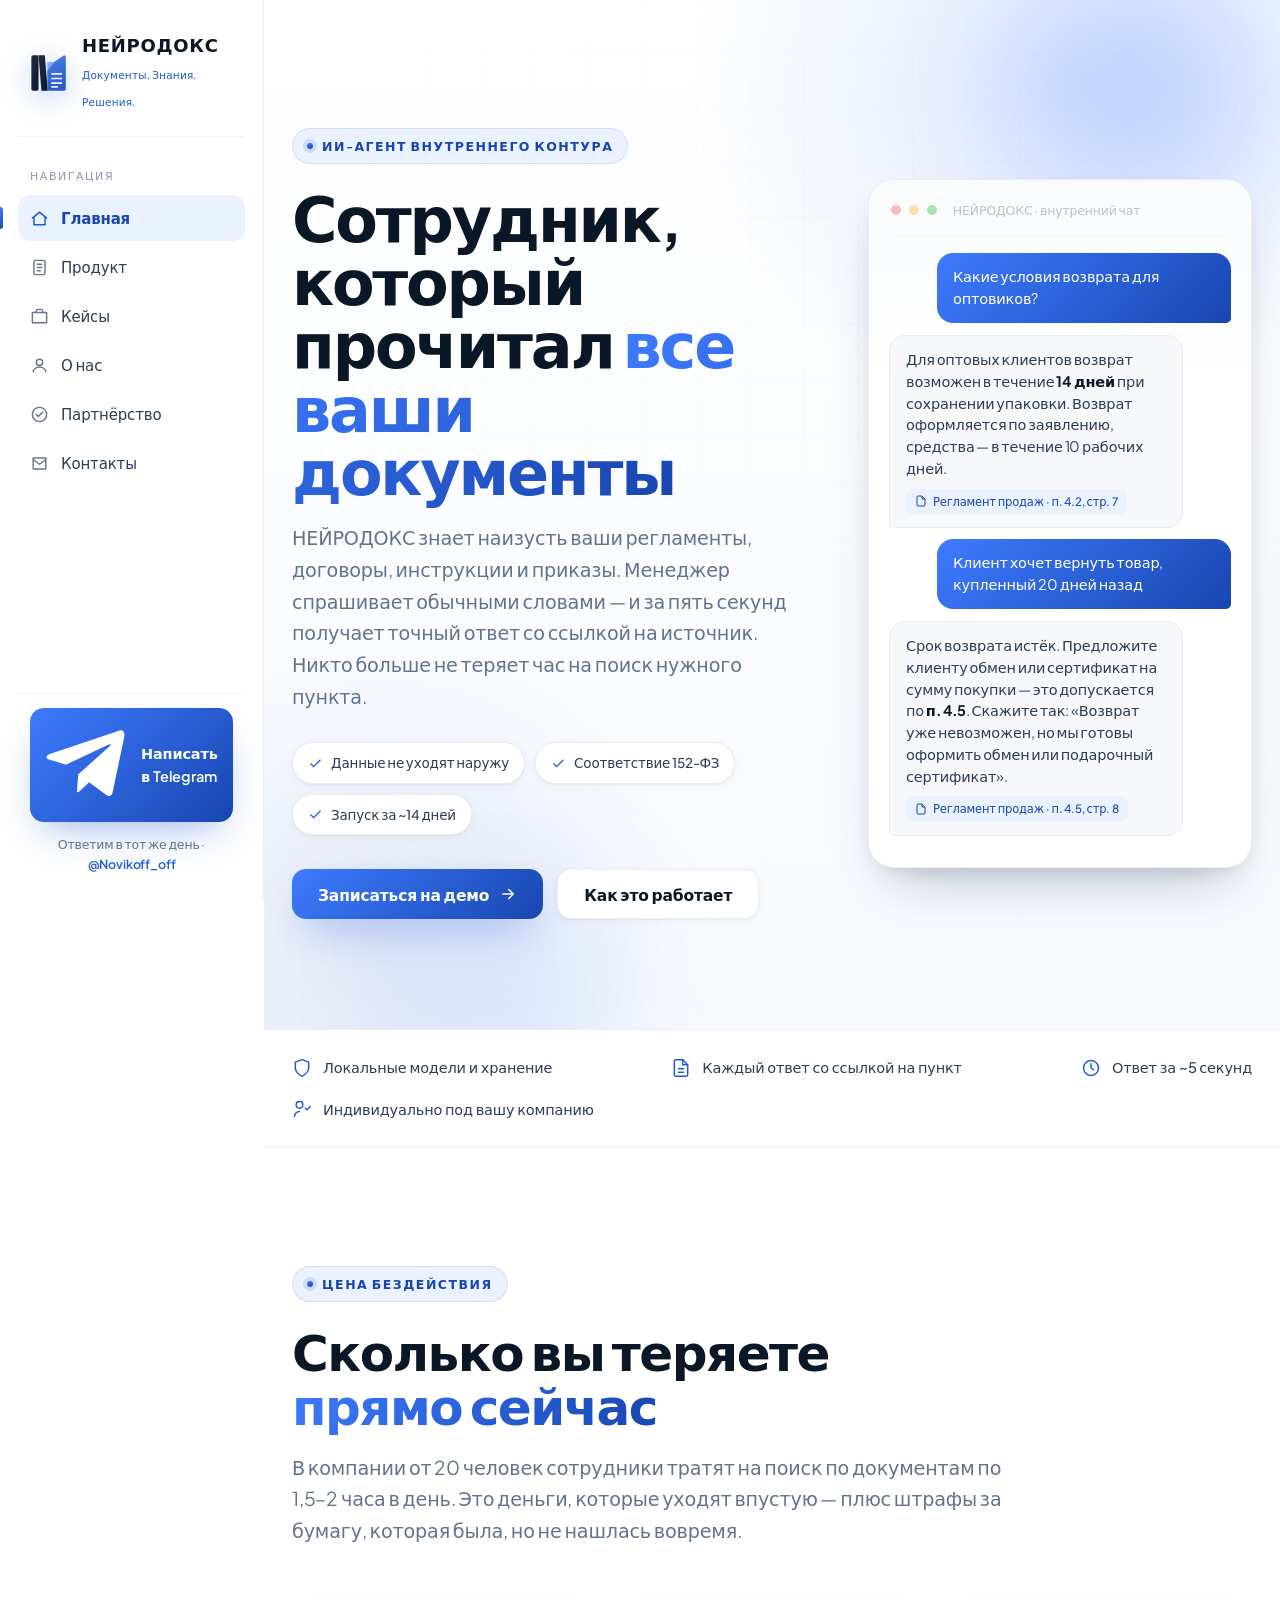
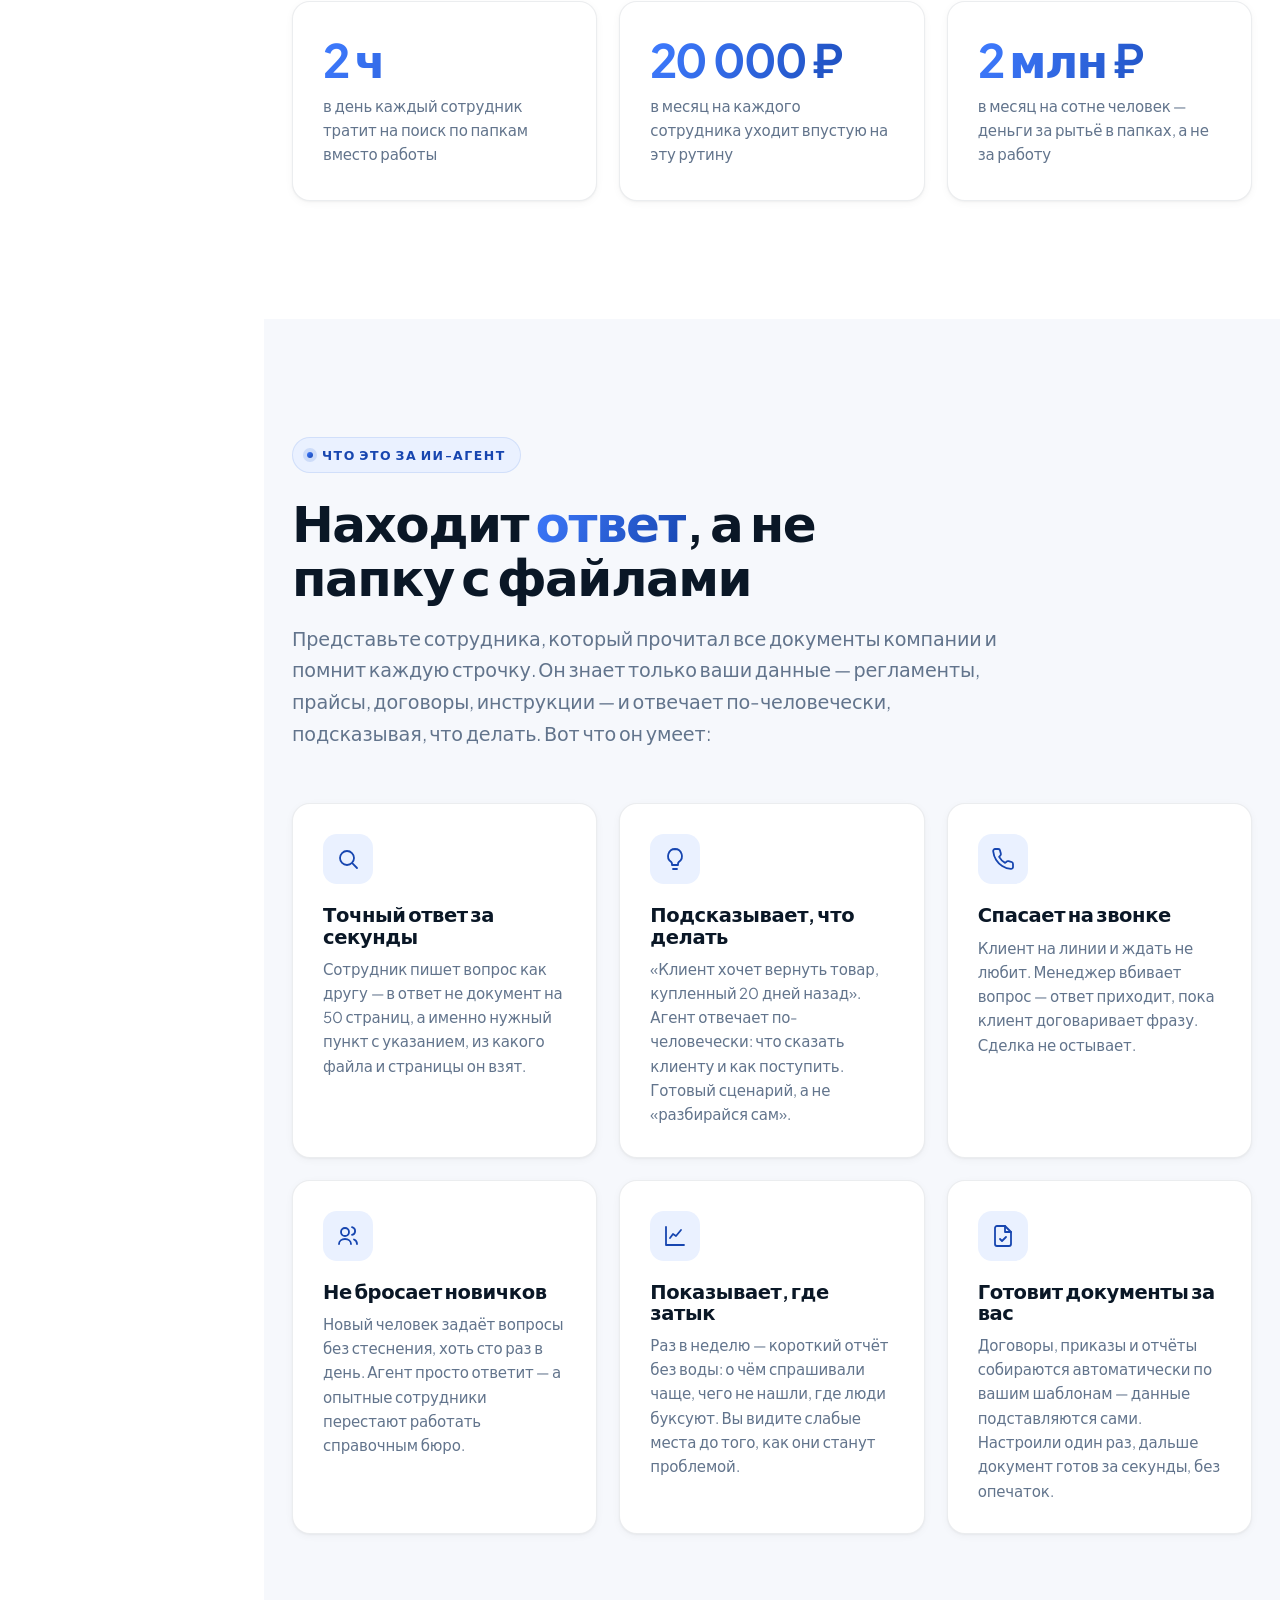
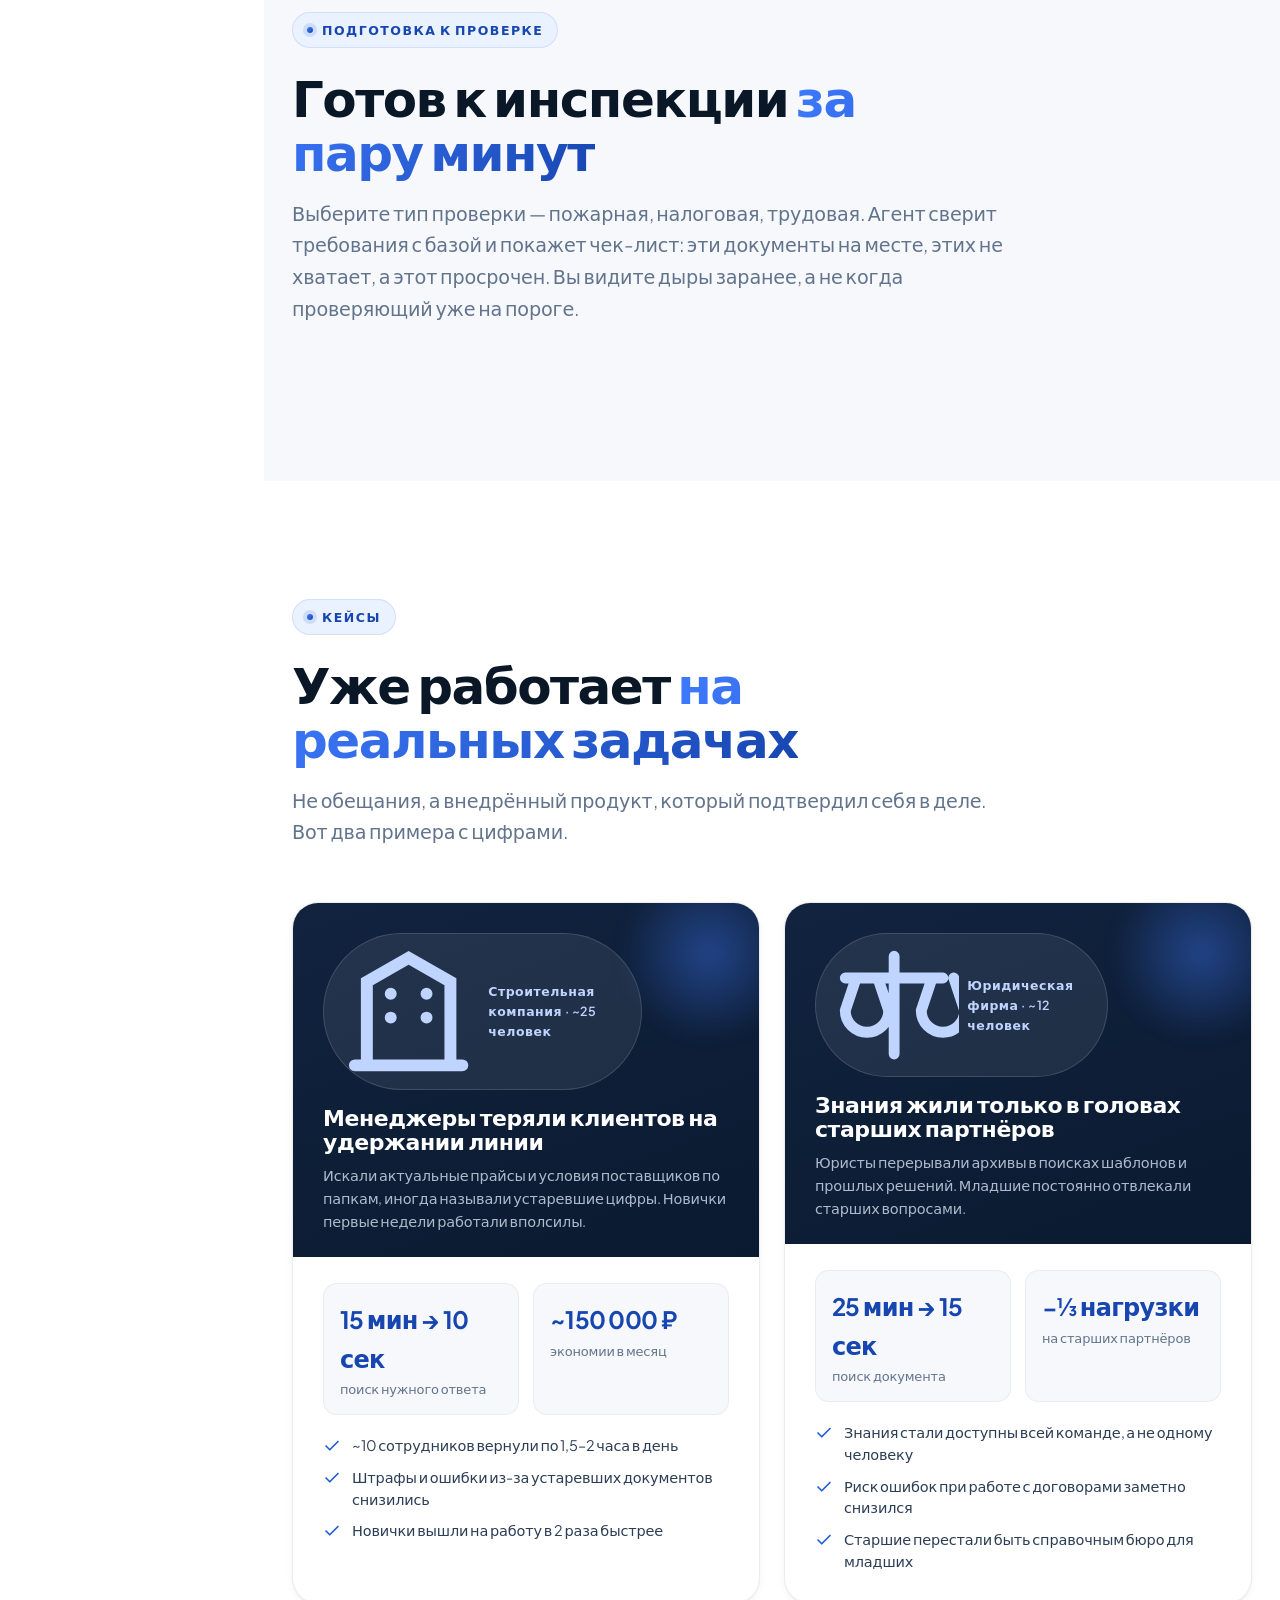
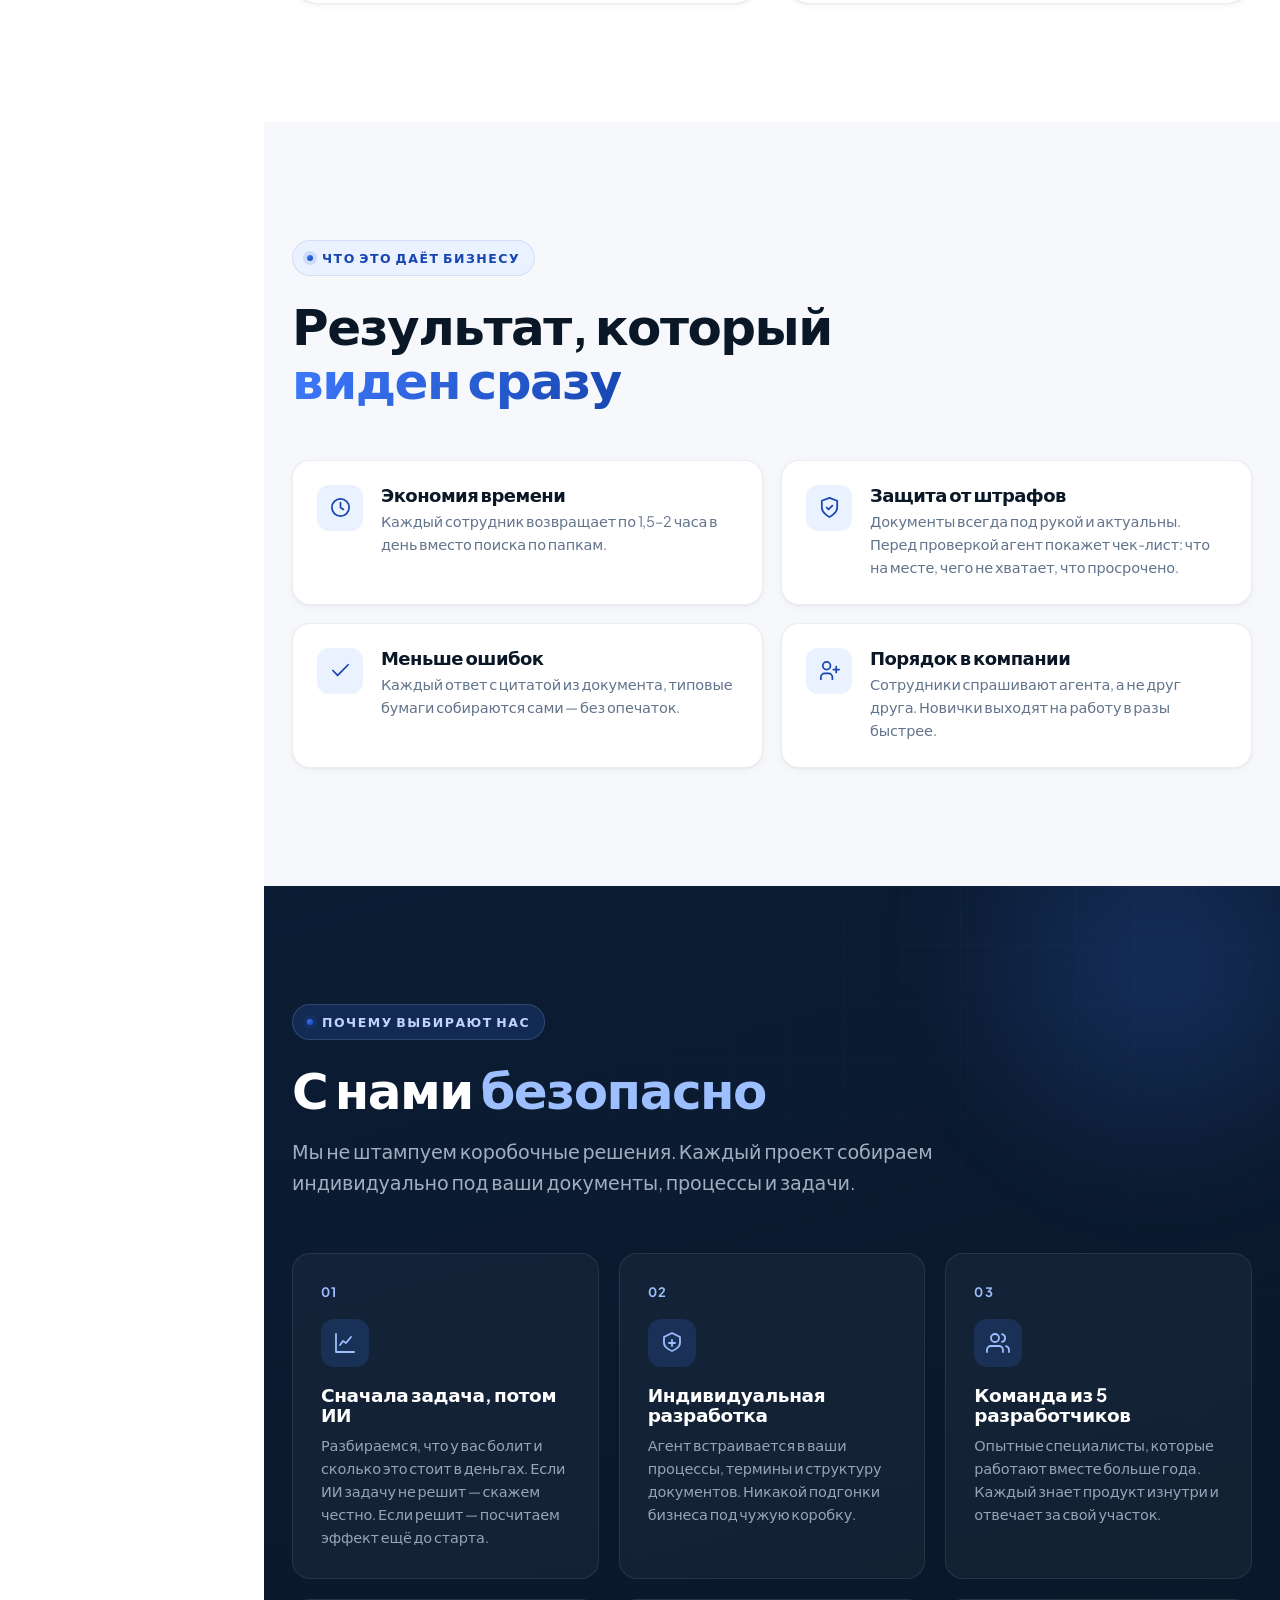
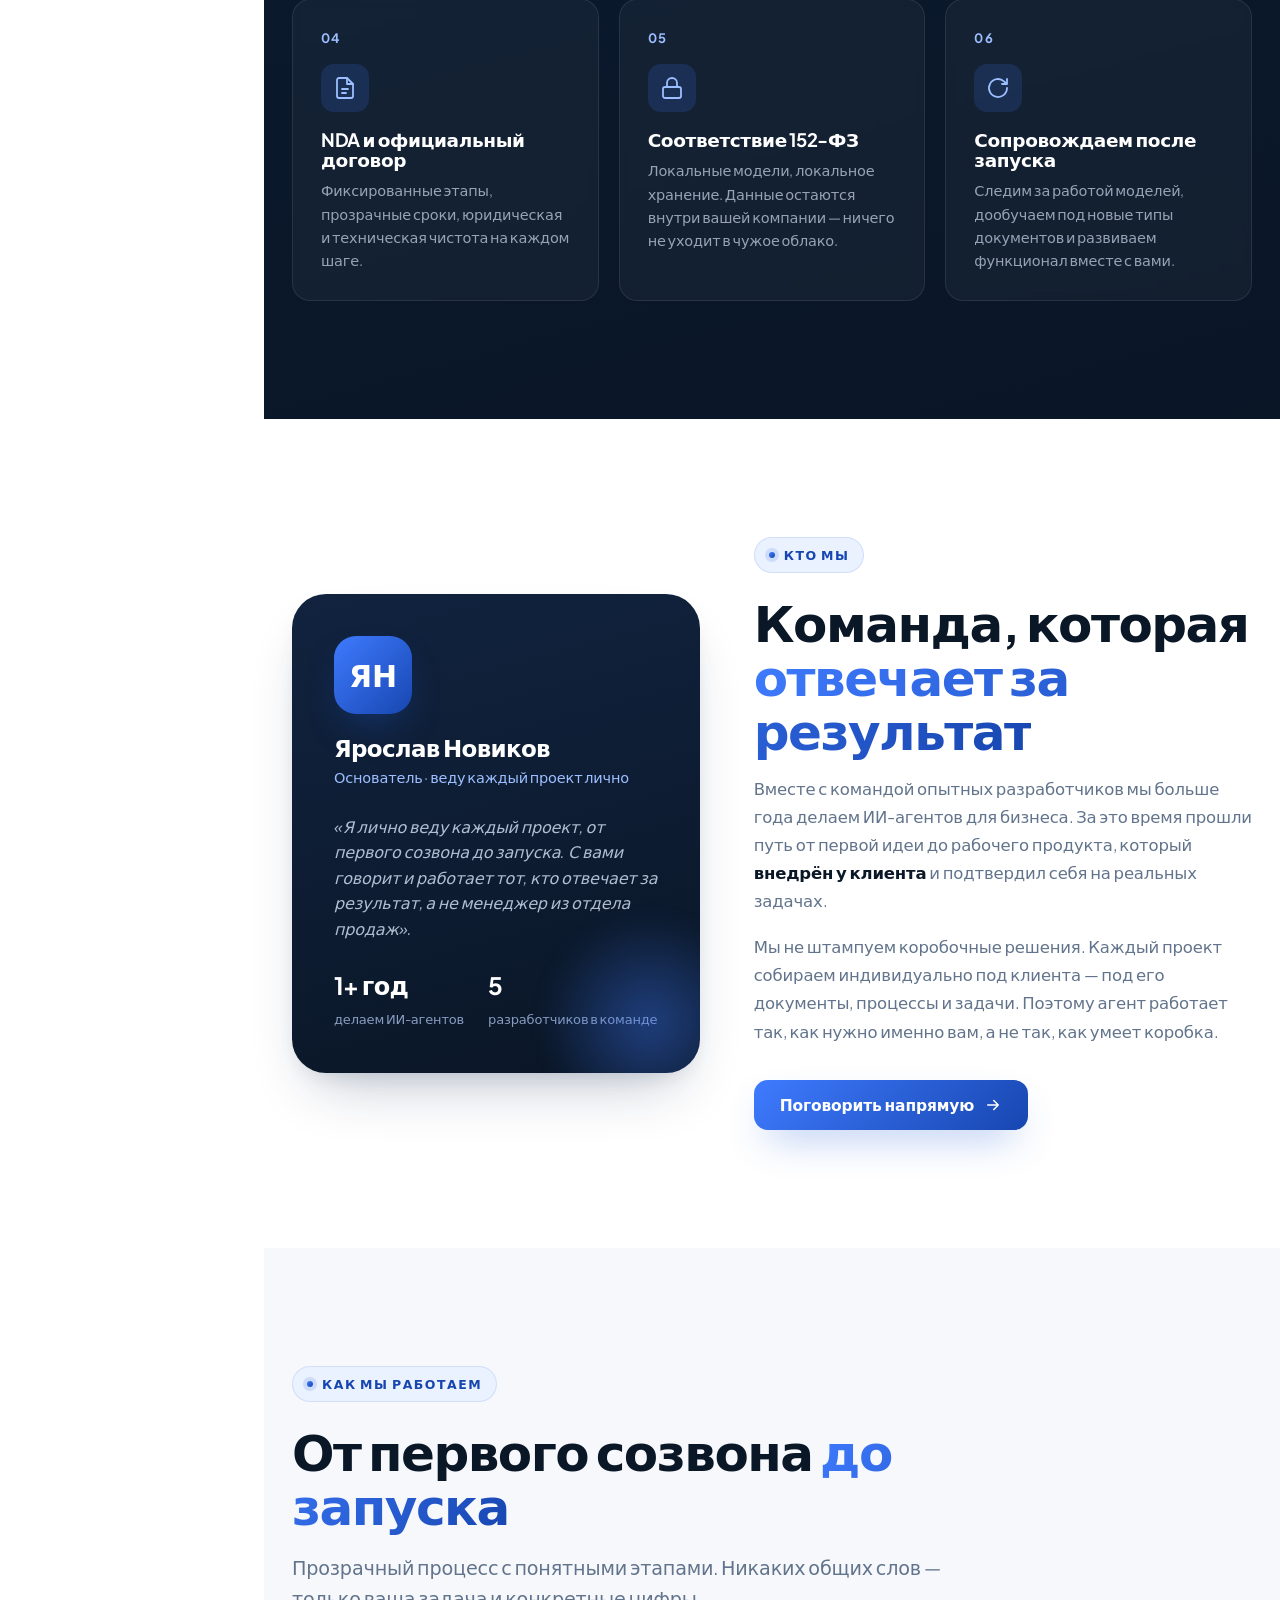
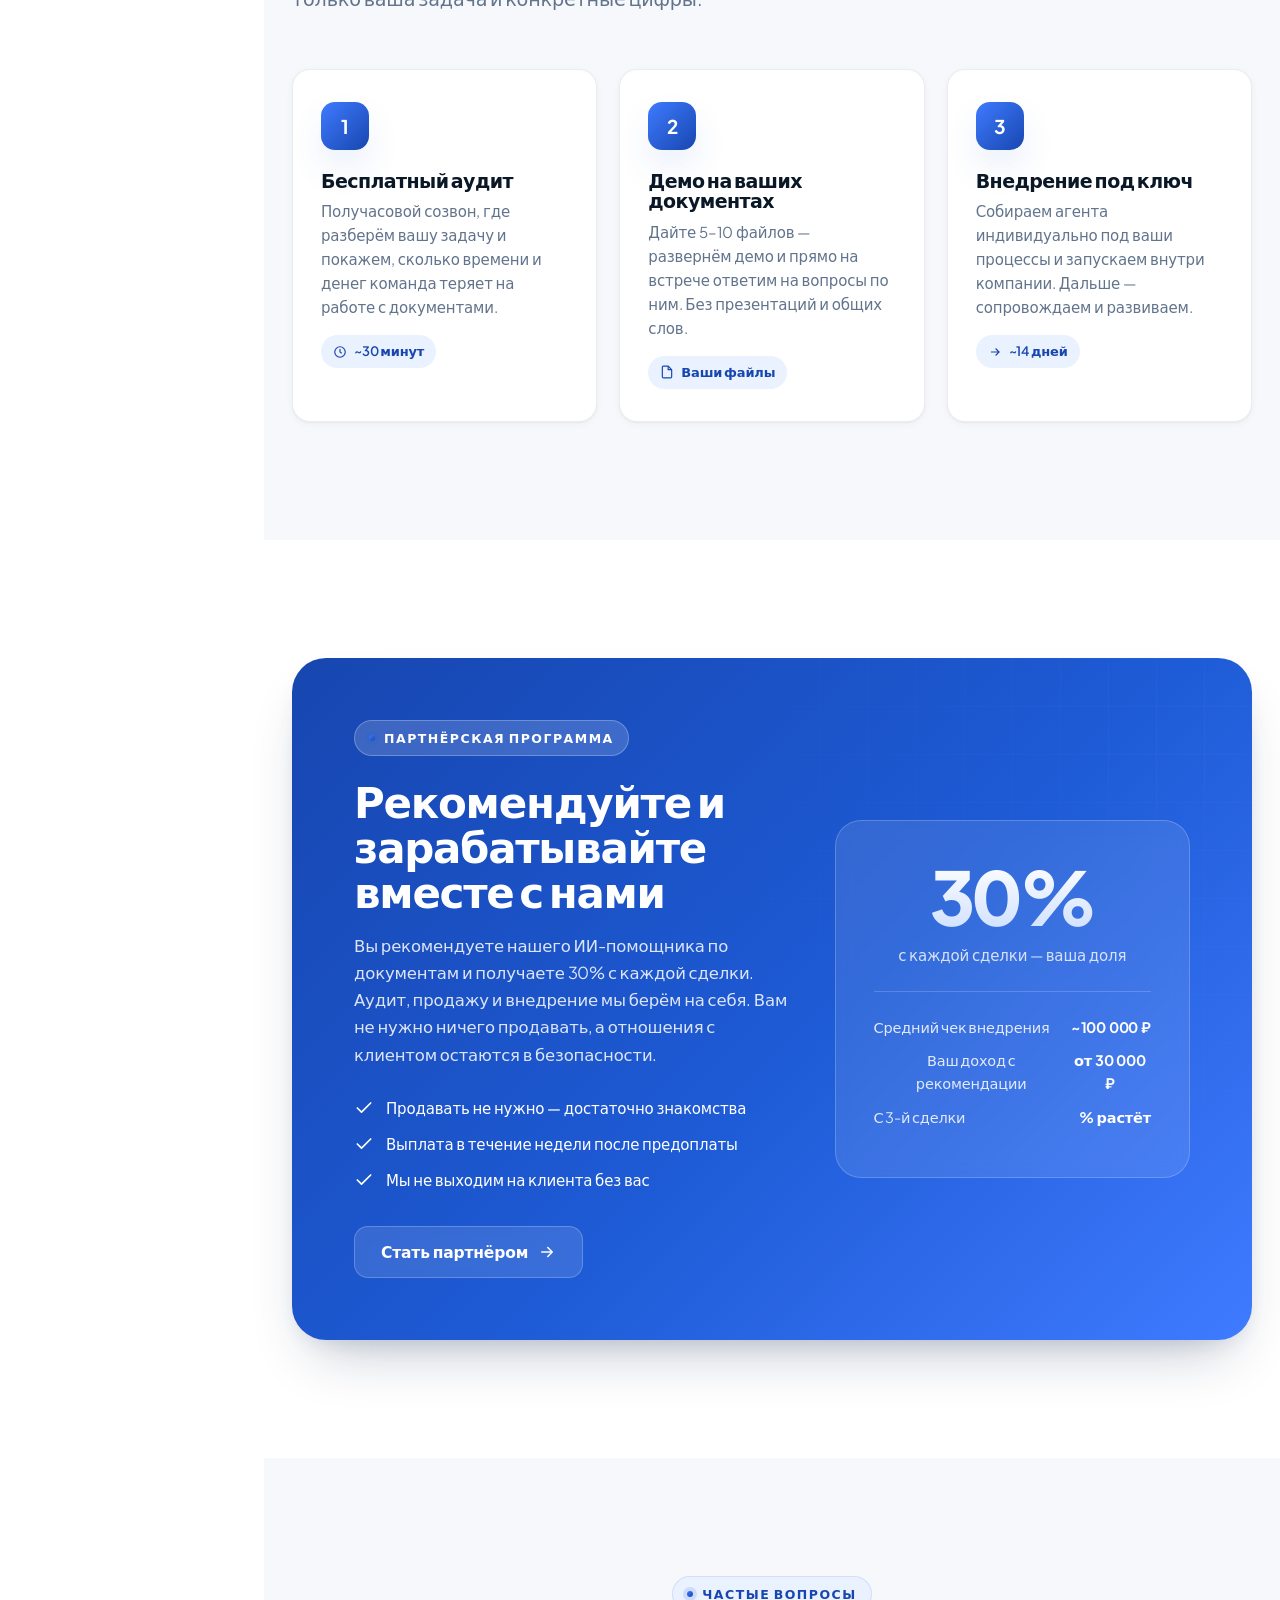
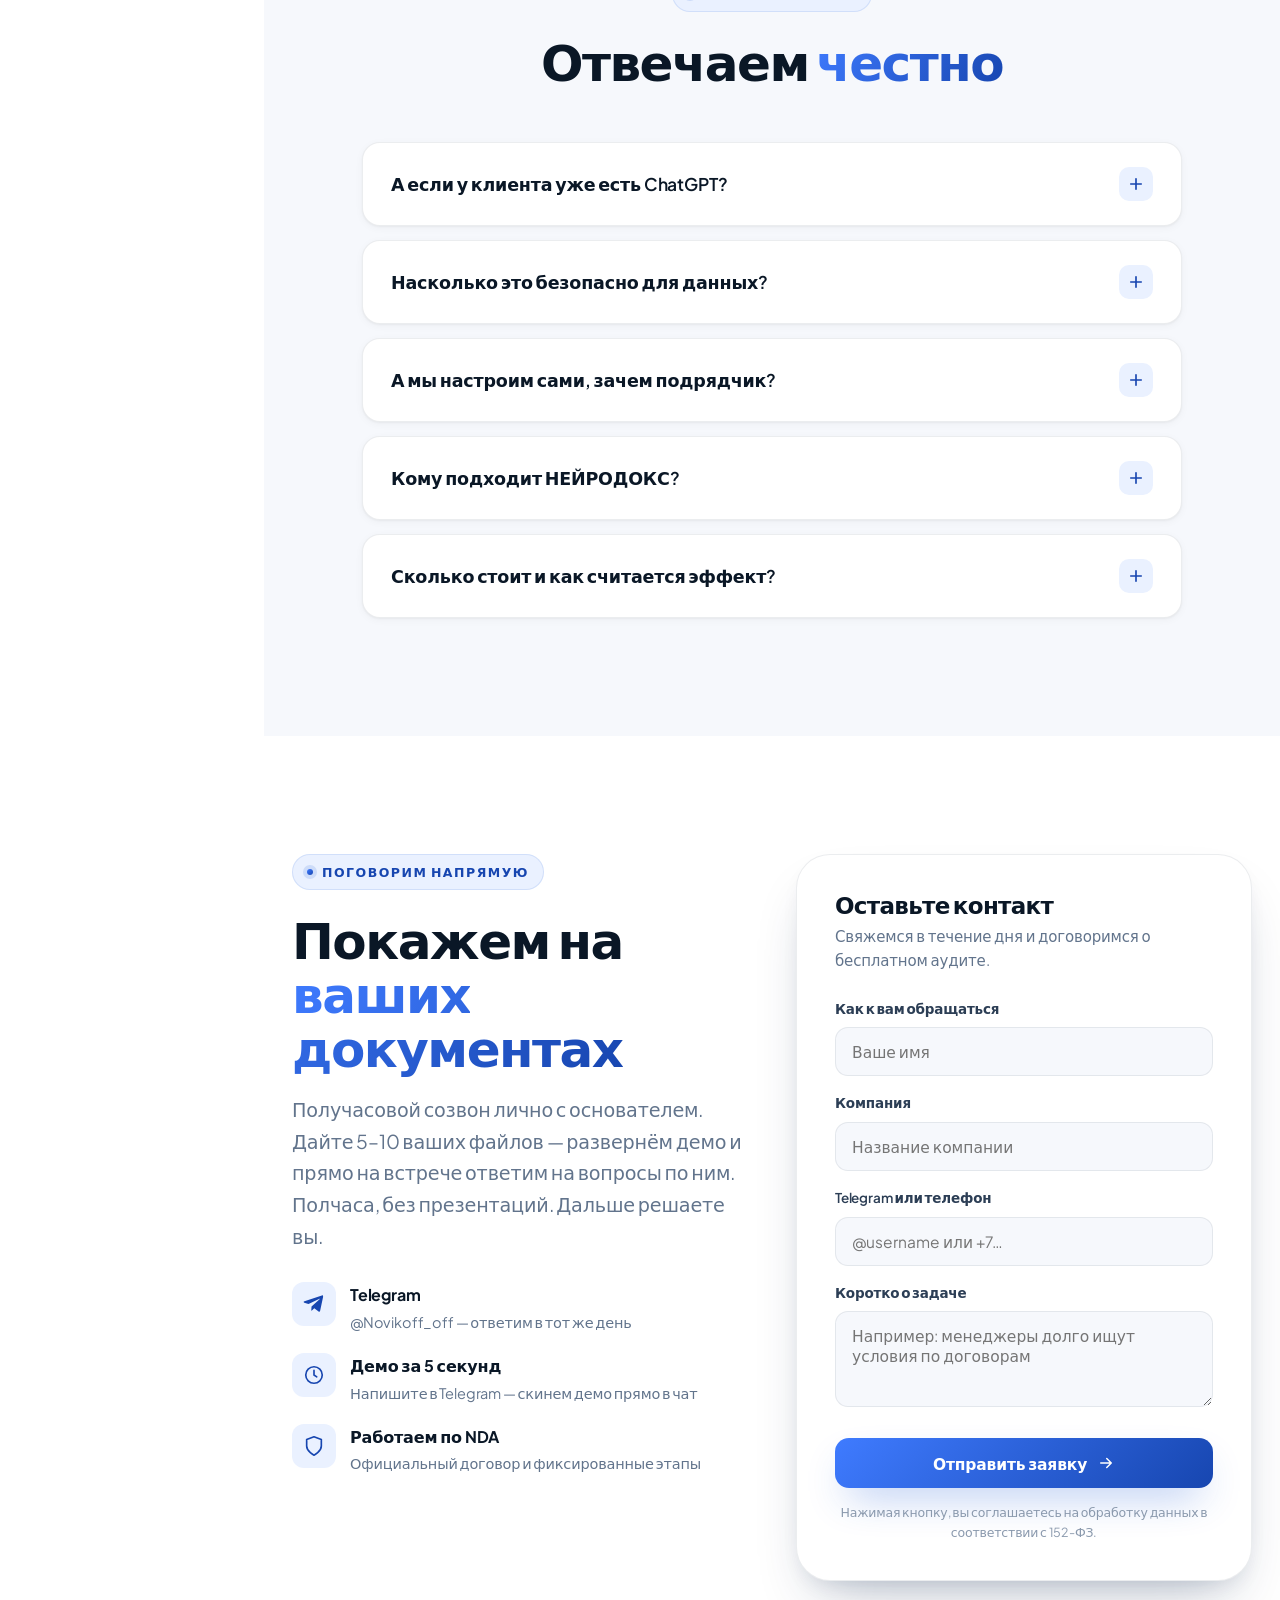
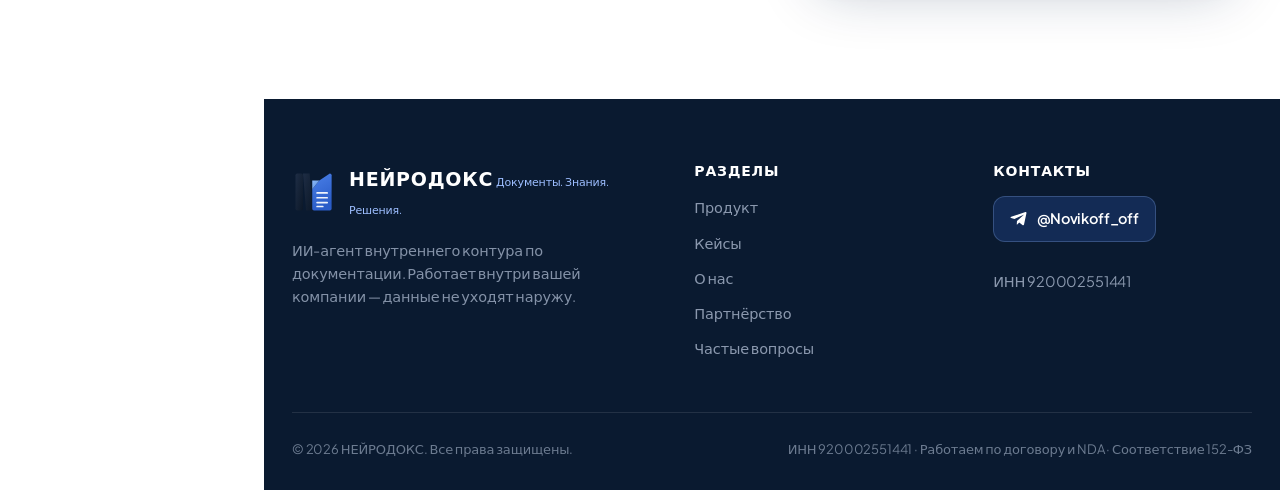
==== commit 89fc759c: "Apply Plus Jakarta Sans font from UI/UX Pro Max recommendations Co-Authored-By: Claude <noreply@anth" ====
--- a/index.html
+++ b/index.html
@@ -8,7 +8,7 @@
 <link rel="icon" type="image/svg+xml" href="assets/mark.svg?v=3">
 <link rel="preconnect" href="https://fonts.googleapis.com">
 <link rel="preconnect" href="https://fonts.gstatic.com" crossorigin>
-<link href="https://fonts.googleapis.com/css2?family=Onest:wght@400;500;600;700;800&display=swap" rel="stylesheet">
+<link href="https://fonts.googleapis.com/css2?family=Plus+Jakarta+Sans:ital,wght@0,400;0,500;0,600;0,700;0,800;1,400&display=swap" rel="stylesheet">
 <link rel="stylesheet" href="styles.css">
 </head>
 <body>
--- a/styles.css
+++ b/styles.css
@@ -47,7 +47,7 @@
 *{box-sizing:border-box;margin:0;padding:0}
 html{scroll-behavior:smooth;-webkit-text-size-adjust:100%}
 body{
-  font-family:'Onest','Manrope',system-ui,-apple-system,Segoe UI,Roboto,Arial,sans-serif;
+  font-family:'Plus Jakarta Sans','Manrope',system-ui,-apple-system,Segoe UI,Roboto,Arial,sans-serif;
   color:var(--ink);
   background:var(--bg);
   line-height:1.6;
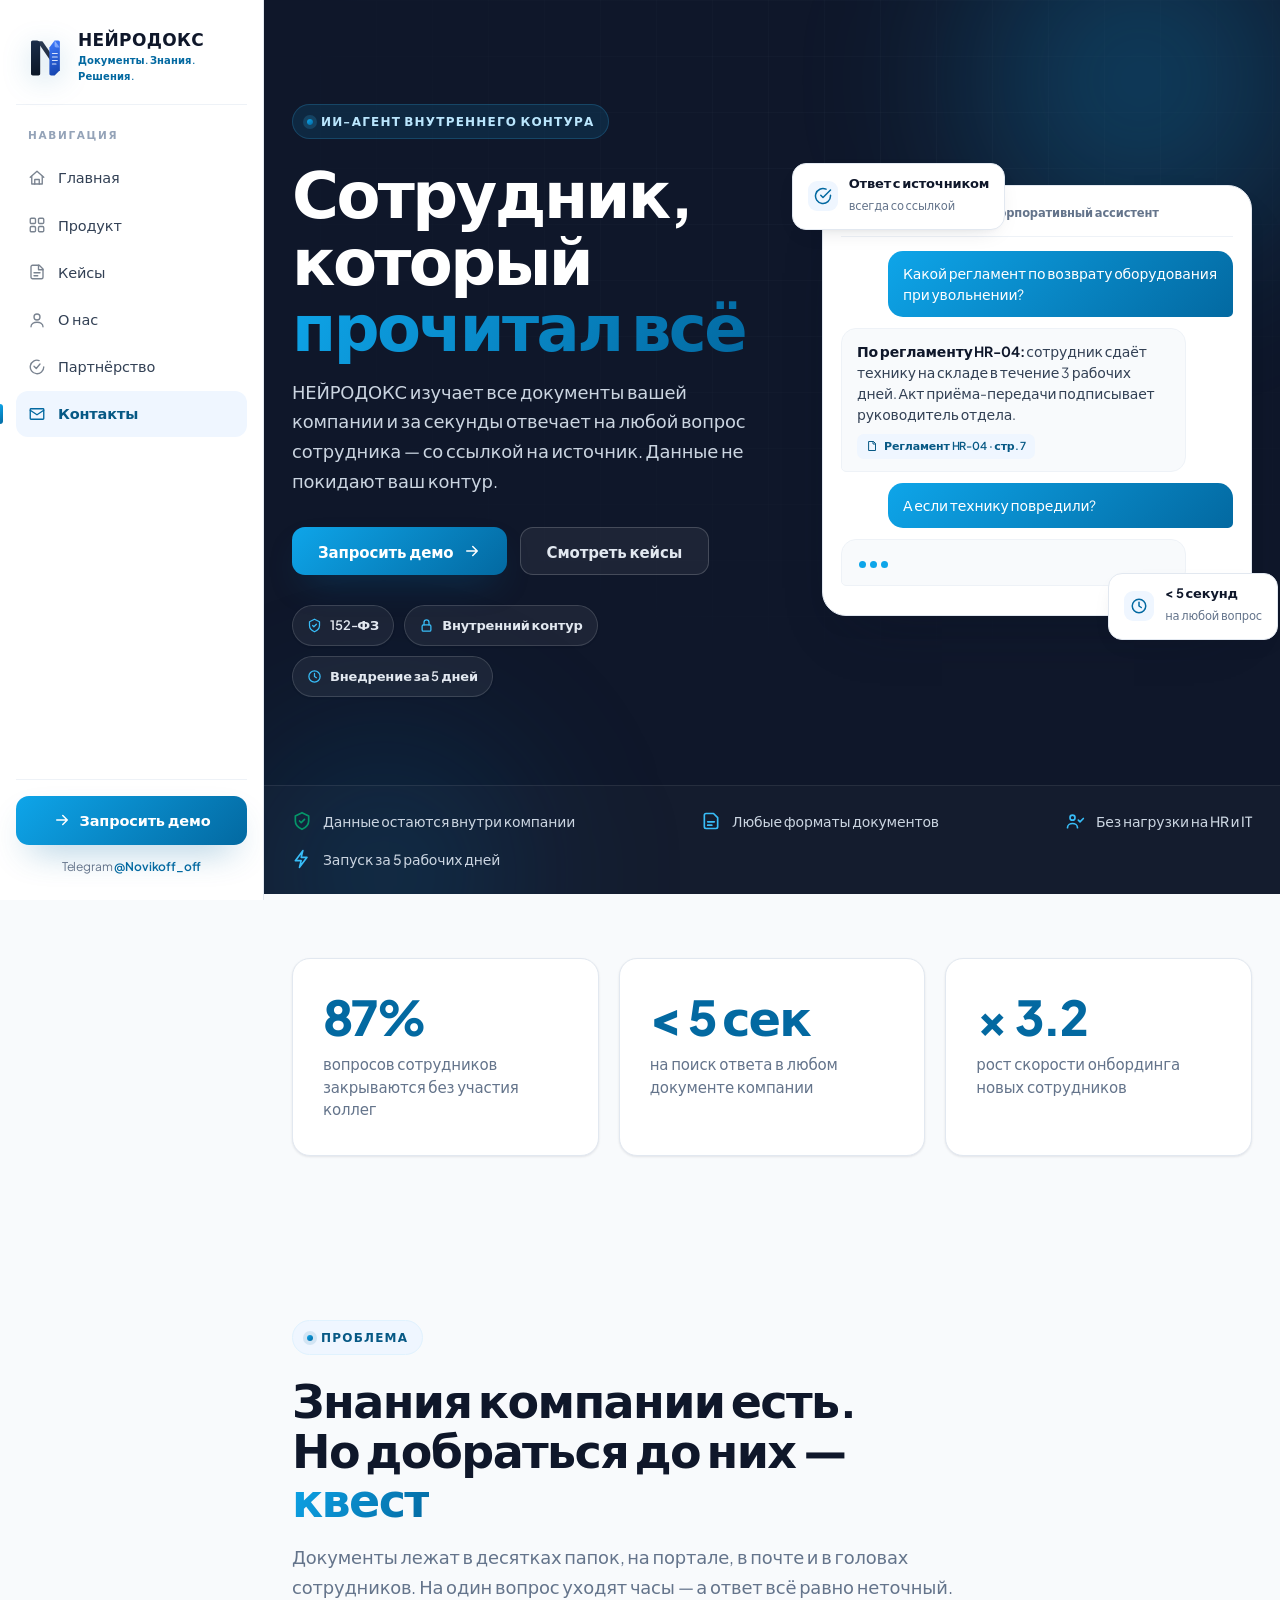
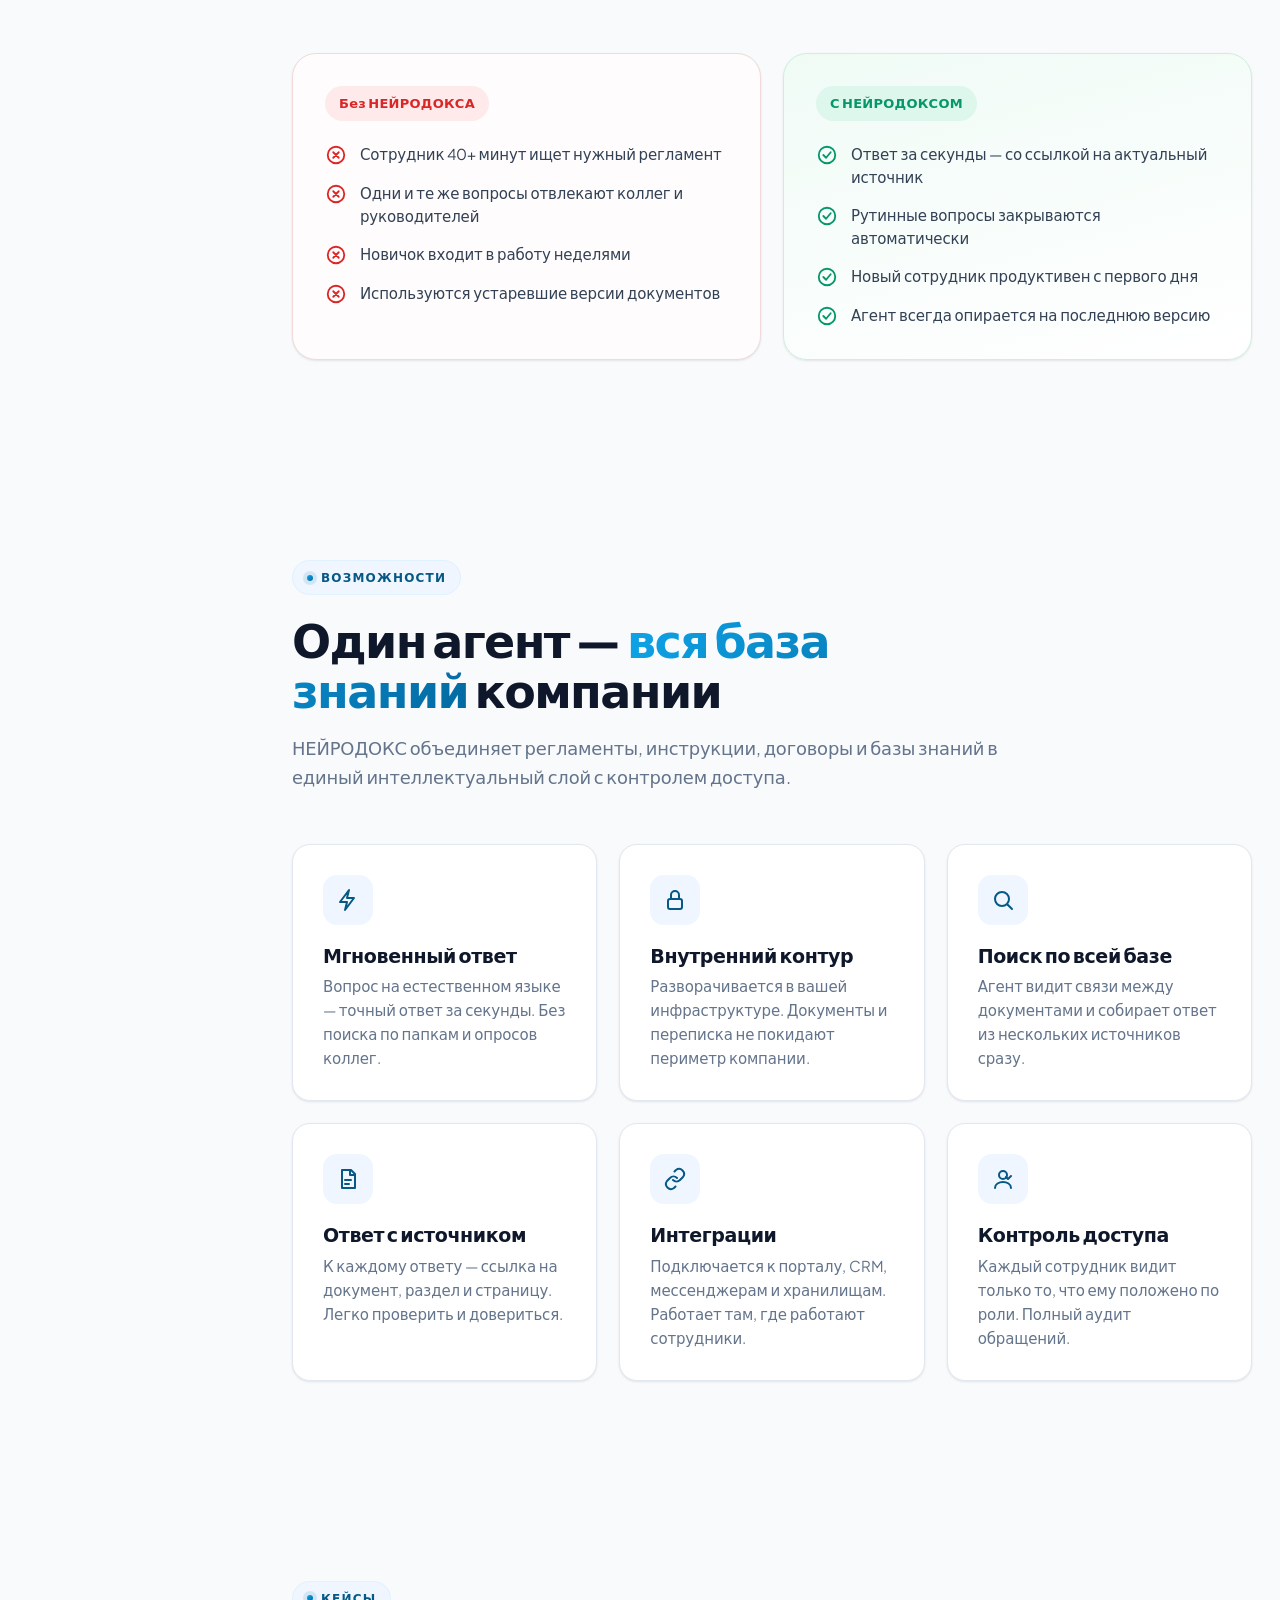
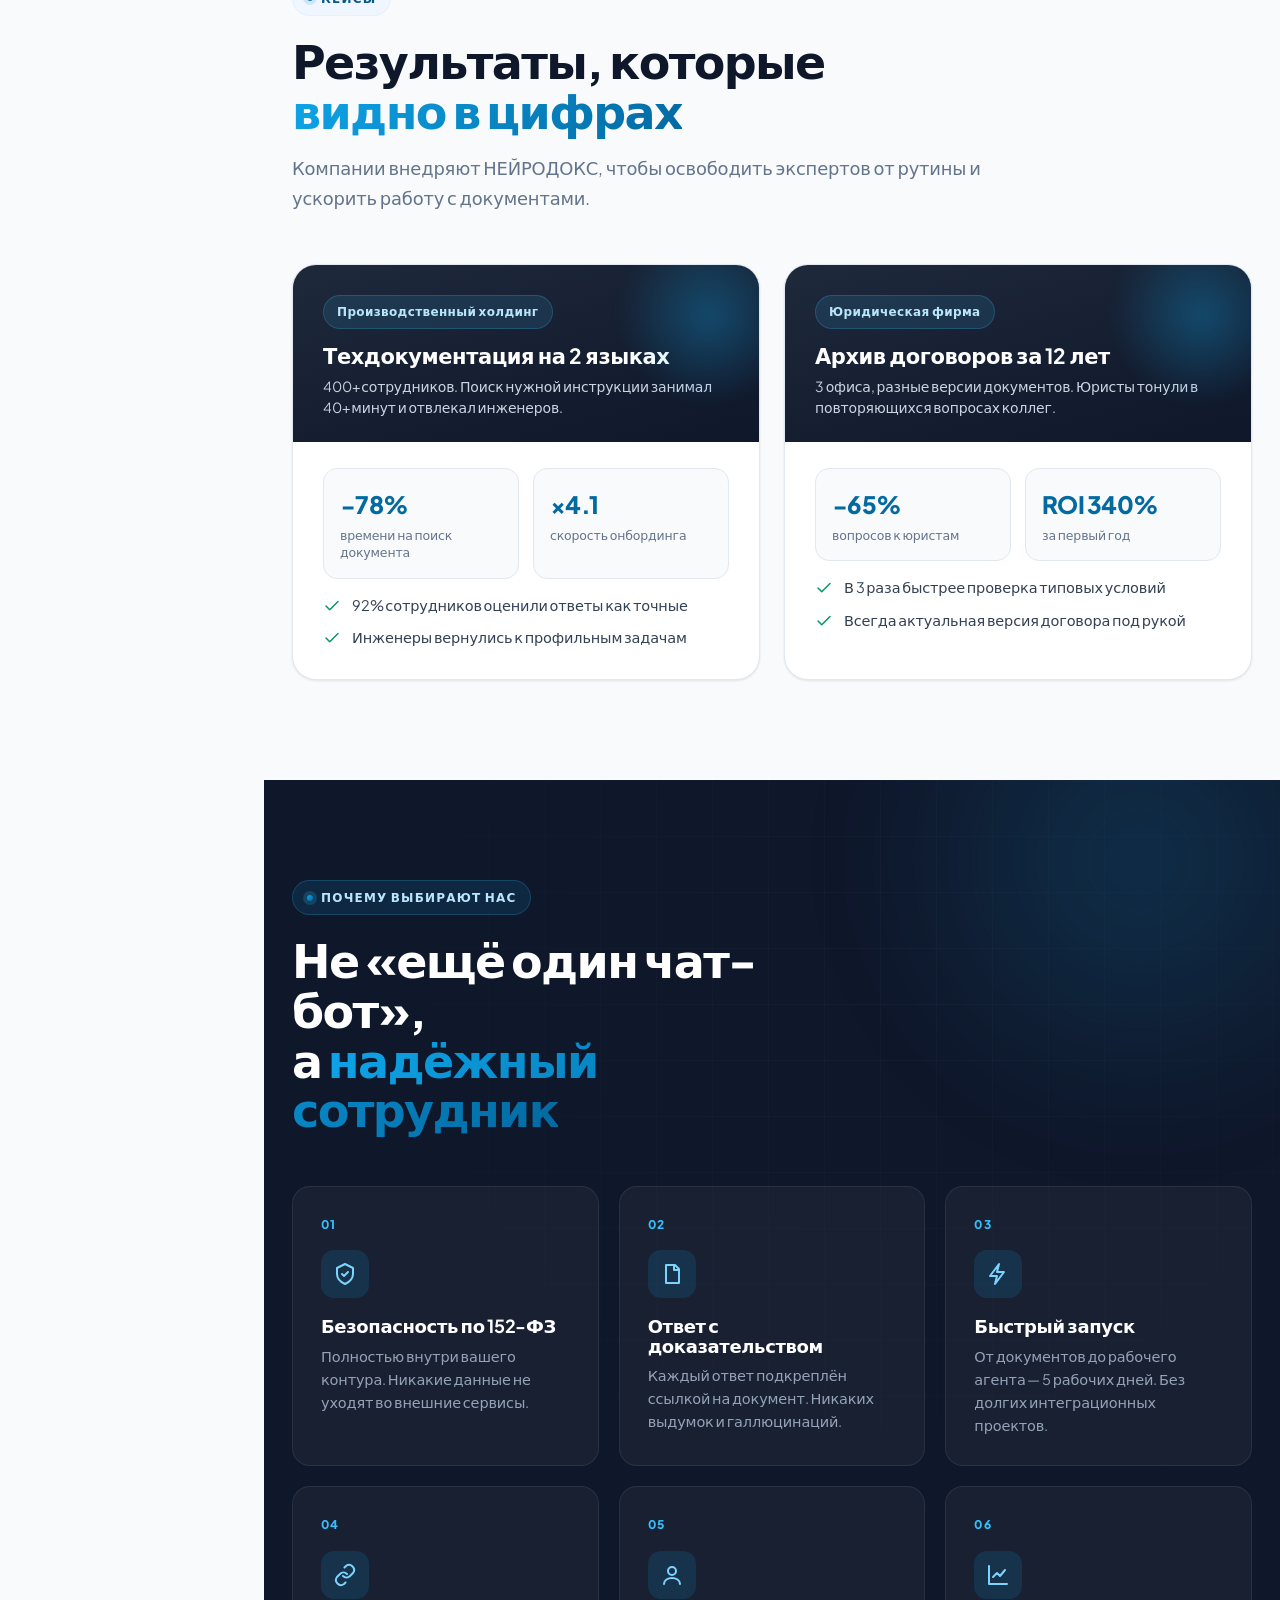
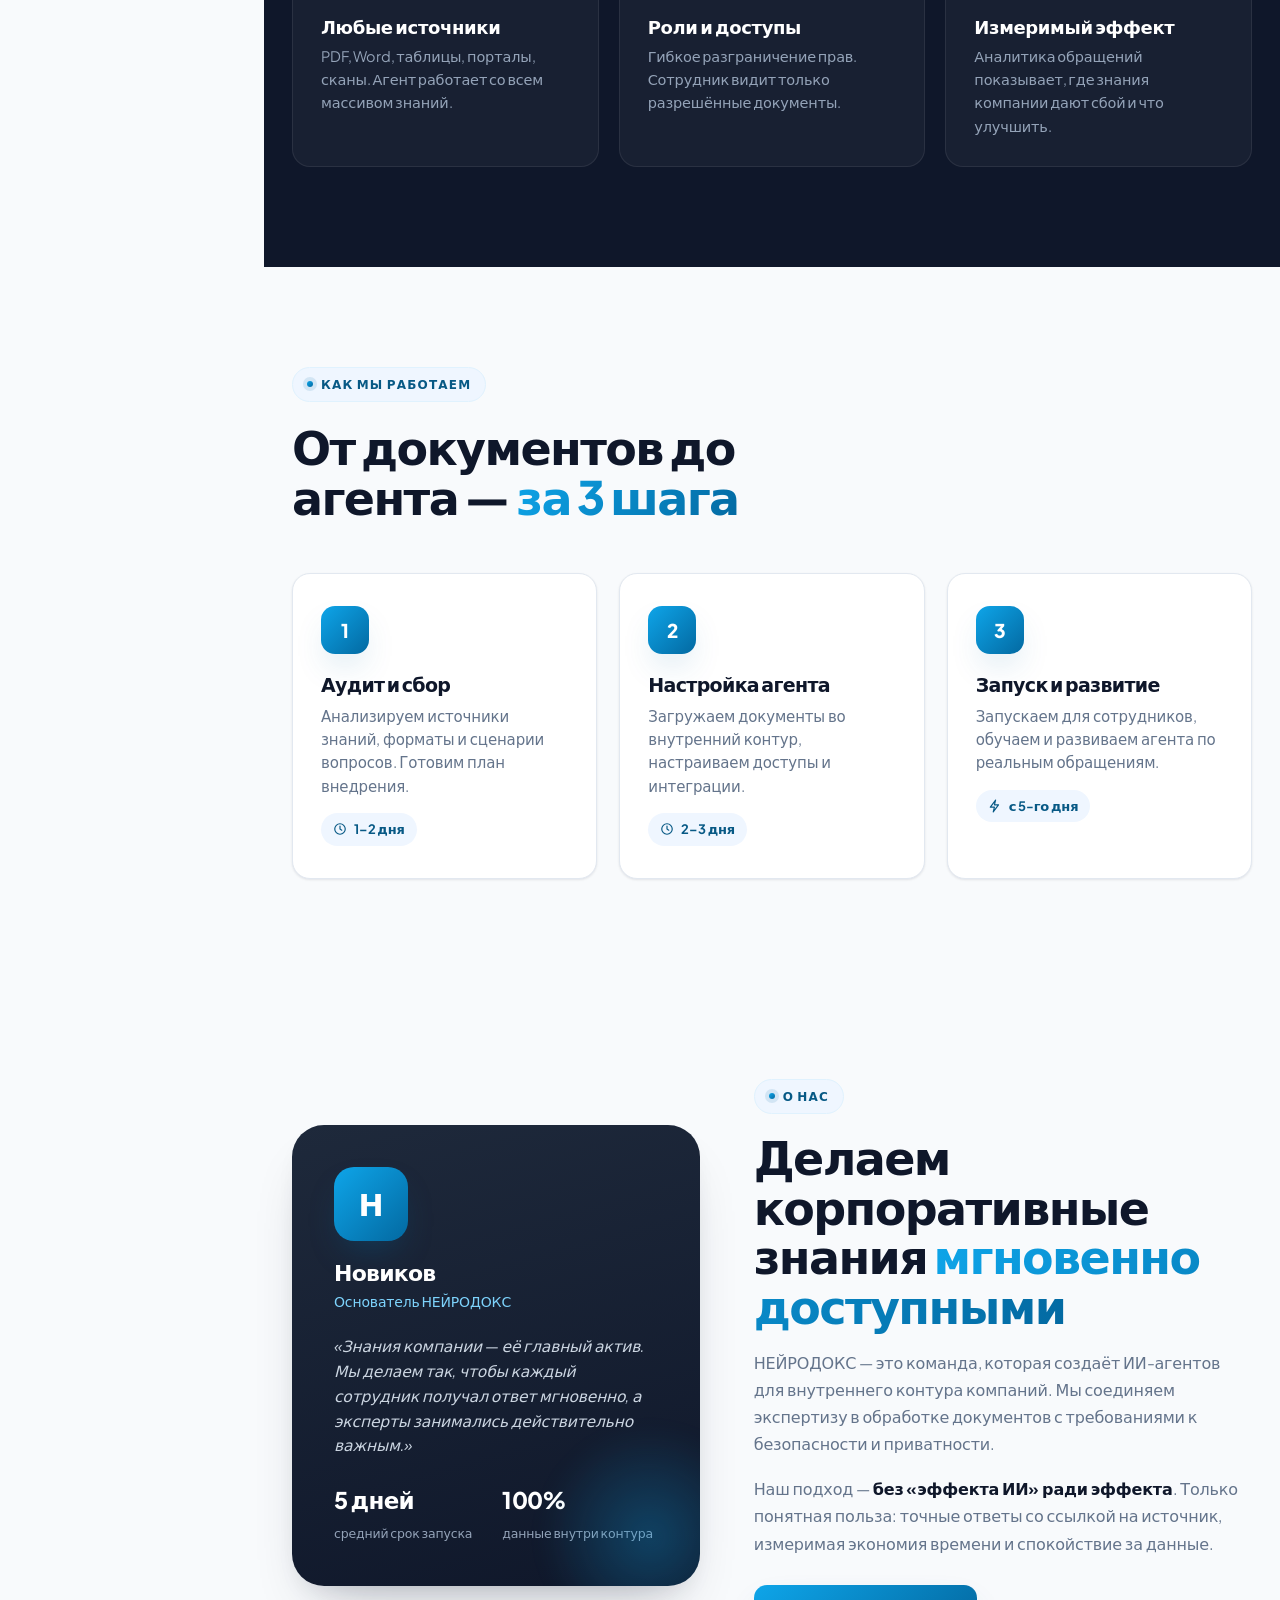
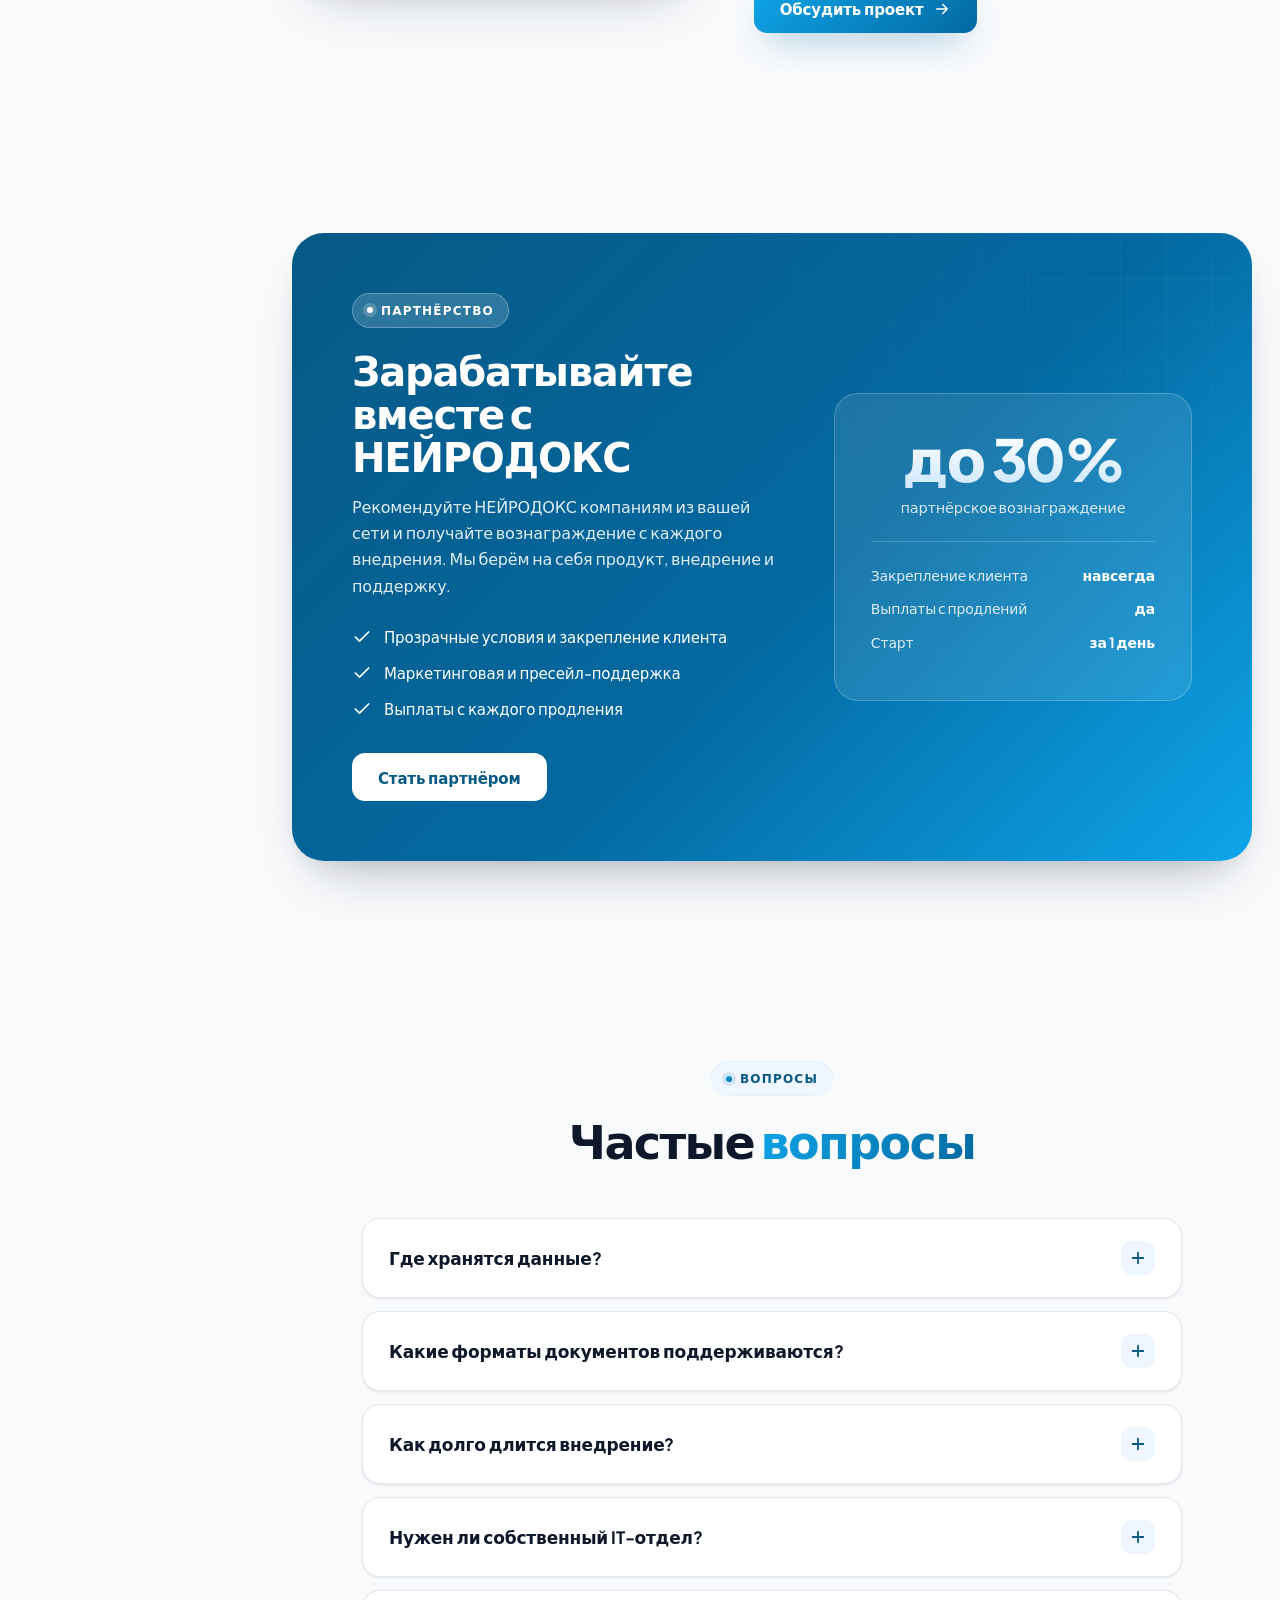
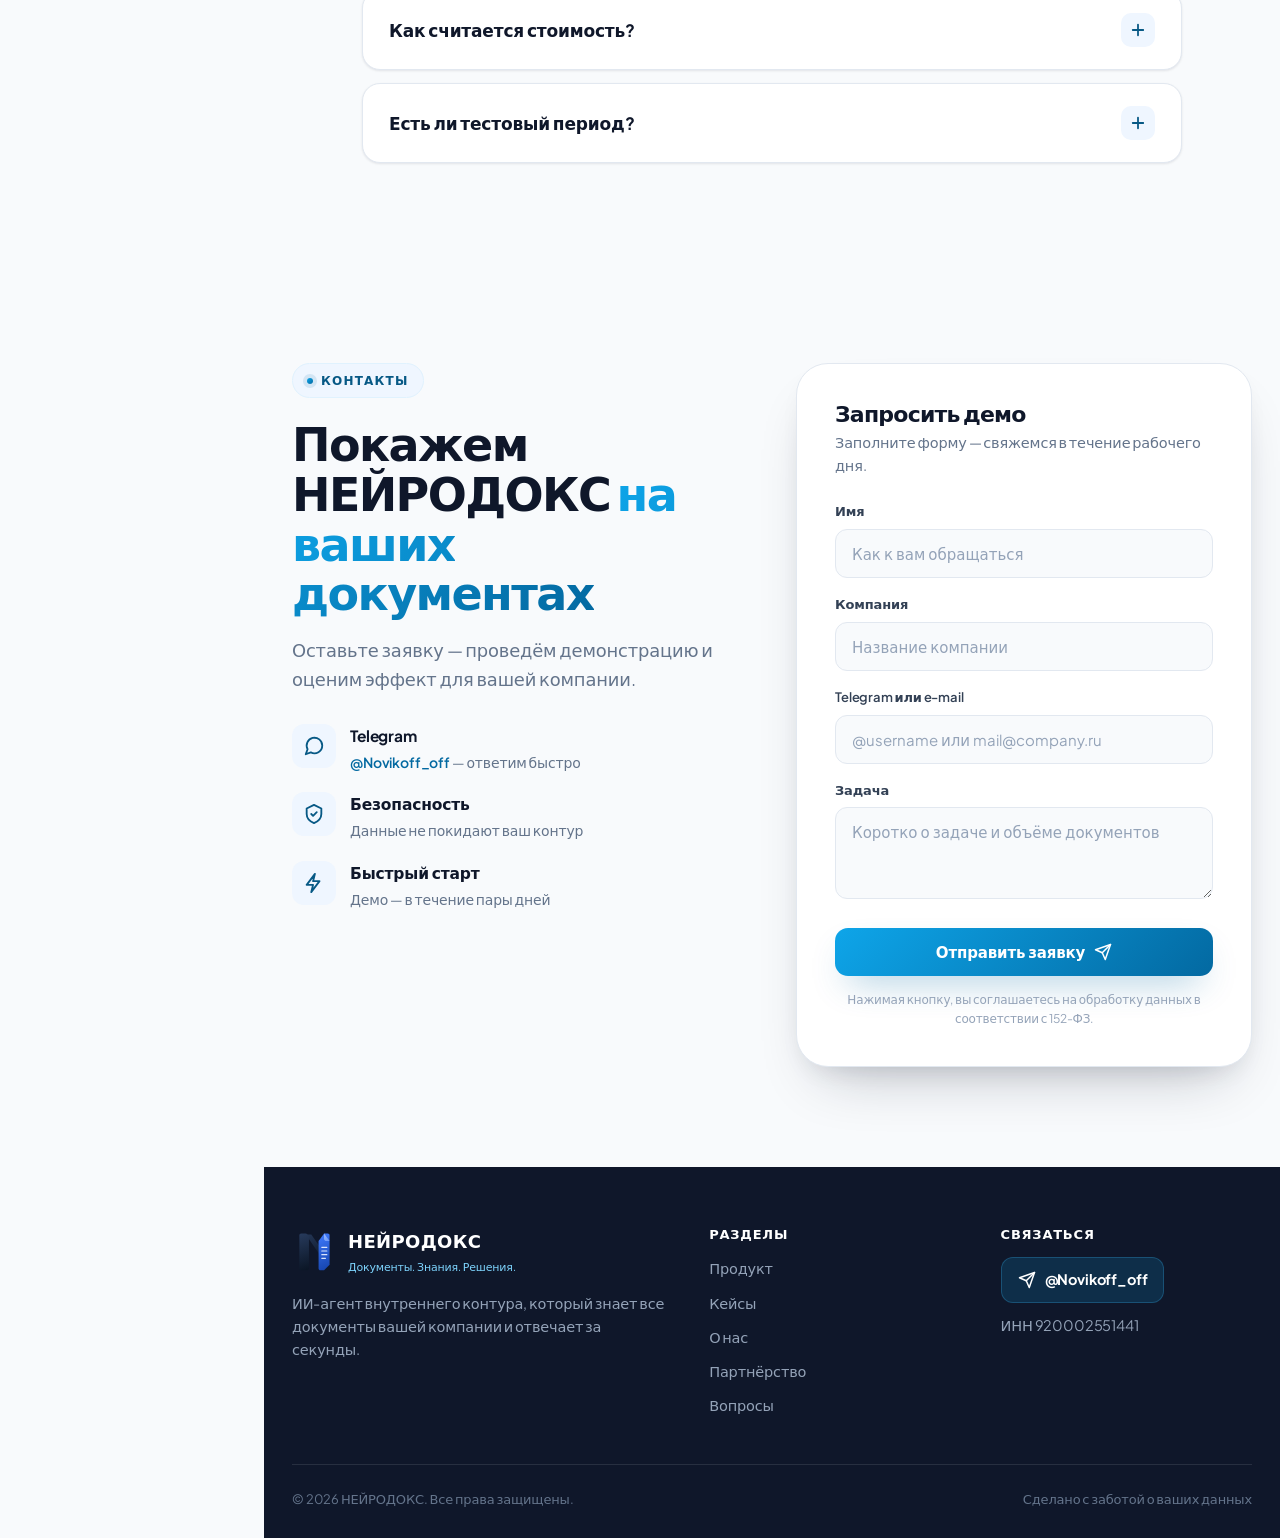
==== commit e4b5e907: "Rebuild НЕЙРОДОКС site fully on UI/UX Pro Max guidelines - B2B Service palette (navy #0F172A, accent" ====
--- a/index.html
+++ b/index.html
@@ -4,12 +4,12 @@
 <meta charset="UTF-8">
 <meta name="viewport" content="width=device-width, initial-scale=1.0">
 <title>НЕЙРОДОКС — ИИ-агент по документам вашей компании</title>
-<meta name="description" content="НЕЙРОДОКС — ИИ-агент внутреннего контура. Сотрудник, который прочитал все ваши документы и отвечает на любой вопрос за секунды. Данные остаются внутри компании, соответствие 152-ФЗ.">
-<link rel="icon" type="image/svg+xml" href="assets/mark.svg?v=3">
+<meta name="description" content="НЕЙРОДОКС — ИИ-агент внутреннего контура. Сотрудник, который прочитал все документы компании и отвечает на любой вопрос за секунды. Данные остаются внутри, соответствие 152-ФЗ.">
+<link rel="icon" type="image/svg+xml" href="assets/mark.svg?v=5">
 <link rel="preconnect" href="https://fonts.googleapis.com">
 <link rel="preconnect" href="https://fonts.gstatic.com" crossorigin>
-<link href="https://fonts.googleapis.com/css2?family=Plus+Jakarta+Sans:ital,wght@0,400;0,500;0,600;0,700;0,800;1,400&display=swap" rel="stylesheet">
-<link rel="stylesheet" href="styles.css">
+<link href="https://fonts.googleapis.com/css2?family=Plus+Jakarta+Sans:ital,wght@0,400;0,500;0,600;0,700;0,800;1,400;1,500&display=swap" rel="stylesheet">
+<link rel="stylesheet" href="styles.css?v=5">
 </head>
 <body>
 
@@ -18,419 +18,406 @@
 <!-- mobile top bar -->
 <header class="topbar">
   <a class="topbar__brand" href="#top">
-    <img src="assets/mark.svg?v=3" alt="Нейродокс">
+    <svg width="34" height="34" viewBox="0 0 96 96" fill="none" xmlns="http://www.w3.org/2000/svg" aria-hidden="true">
+      <defs>
+        <linearGradient id="tP" x1="46" y1="14" x2="78" y2="86" gradientUnits="userSpaceOnUse"><stop stop-color="#3F7BFF"/><stop offset="1" stop-color="#1746B0"/></linearGradient>
+        <linearGradient id="tD" x1="14" y1="14" x2="40" y2="86" gradientUnits="userSpaceOnUse"><stop stop-color="#1B2D49"/><stop offset="1" stop-color="#0B1626"/></linearGradient>
+        <linearGradient id="tF" x1="64" y1="14" x2="82" y2="32" gradientUnits="userSpaceOnUse"><stop stop-color="#9DBEFF"/><stop offset="1" stop-color="#5E8DF6"/></linearGradient>
+      </defs>
+      <path d="M16 86V14C16 11.79 17.79 10 20 10H30C31.27 10 32.46 10.6 33.2 11.62L37 16.9V86C37 88.21 35.21 90 33 90H20C17.79 90 16 88.21 16 86Z" fill="url(#tD)"/>
+      <path d="M30 12L70 70V52L42 12H30Z" fill="url(#tD)" opacity="0.92"/>
+      <path d="M58 86V26L70 10H78C80.21 10 82 11.79 82 14V78L70 90H62C59.79 90 58 88.21 58 86Z" fill="url(#tP)"/>
+      <path d="M70 10V22C70 24.21 71.79 26 74 26H82L70 10Z" fill="url(#tF)"/>
+      <g stroke="#EAF1FF" stroke-width="2.6" stroke-linecap="round" opacity="0.92"><line x1="65" y1="40" x2="76" y2="40"/><line x1="65" y1="48" x2="76" y2="48"/><line x1="65" y1="56" x2="76" y2="56"/><line x1="65" y1="64" x2="73" y2="64"/></g>
+    </svg>
     <span class="name">НЕЙРОДОКС</span>
   </a>
   <button class="burger" id="burger" aria-label="Меню">
-    <svg viewBox="0 0 24 24" fill="none" stroke="currentColor" stroke-width="2" stroke-linecap="round"><path d="M3 6h18M3 12h18M3 18h18"/></svg>
+    <svg viewBox="0 0 24 24" fill="none" stroke="currentColor" stroke-width="2.2" stroke-linecap="round"><line x1="4" y1="7" x2="20" y2="7"/><line x1="4" y1="12" x2="20" y2="12"/><line x1="4" y1="17" x2="20" y2="17"/></svg>
   </button>
 </header>
 <div class="scrim" id="scrim"></div>
 
 <div class="layout">
-
   <!-- ============ SIDEBAR ============ -->
   <aside class="sidebar" id="sidebar">
     <a class="sidebar__brand" href="#top">
-      <img src="assets/mark.svg?v=3" alt="Нейродокс">
-      <span>
+      <svg width="42" height="42" viewBox="0 0 96 96" fill="none" xmlns="http://www.w3.org/2000/svg" aria-hidden="true">
+        <defs>
+          <linearGradient id="sP" x1="46" y1="14" x2="78" y2="86" gradientUnits="userSpaceOnUse"><stop stop-color="#3F7BFF"/><stop offset="1" stop-color="#1746B0"/></linearGradient>
+          <linearGradient id="sD" x1="14" y1="14" x2="40" y2="86" gradientUnits="userSpaceOnUse"><stop stop-color="#1B2D49"/><stop offset="1" stop-color="#0B1626"/></linearGradient>
+          <linearGradient id="sF" x1="64" y1="14" x2="82" y2="32" gradientUnits="userSpaceOnUse"><stop stop-color="#9DBEFF"/><stop offset="1" stop-color="#5E8DF6"/></linearGradient>
+        </defs>
+        <path d="M16 86V14C16 11.79 17.79 10 20 10H30C31.27 10 32.46 10.6 33.2 11.62L37 16.9V86C37 88.21 35.21 90 33 90H20C17.79 90 16 88.21 16 86Z" fill="url(#sD)"/>
+        <path d="M30 12L70 70V52L42 12H30Z" fill="url(#sD)" opacity="0.92"/>
+        <path d="M58 86V26L70 10H78C80.21 10 82 11.79 82 14V78L70 90H62C59.79 90 58 88.21 58 86Z" fill="url(#sP)"/>
+        <path d="M70 10V22C70 24.21 71.79 26 74 26H82L70 10Z" fill="url(#sF)"/>
+        <g stroke="#EAF1FF" stroke-width="2.6" stroke-linecap="round" opacity="0.92"><line x1="65" y1="40" x2="76" y2="40"/><line x1="65" y1="48" x2="76" y2="48"/><line x1="65" y1="56" x2="76" y2="56"/><line x1="65" y1="64" x2="73" y2="64"/></g>
+      </svg>
+      <span class="sidebar__brand-txt">
         <span class="name">НЕЙРОДОКС</span>
         <span class="tag">Документы. Знания. Решения.</span>
       </span>
     </a>
 
-    <nav class="nav" id="nav">
+    <nav class="nav">
       <span class="nav__label">Навигация</span>
-      <a href="#top" data-sec="top" class="active">
-        <svg viewBox="0 0 24 24" fill="none" stroke="currentColor" stroke-width="1.8" stroke-linecap="round" stroke-linejoin="round"><path d="M3 11.5 12 4l9 7.5"/><path d="M5 10v10h14V10"/></svg>
+      <a href="#top" class="active">
+        <svg viewBox="0 0 24 24" fill="none" stroke="currentColor" stroke-width="1.8" stroke-linecap="round" stroke-linejoin="round"><path d="M3 11l9-8 9 8"/><path d="M5 10v10h14V10"/><path d="M9 20v-6h6v6"/></svg>
         Главная
       </a>
-      <a href="#product" data-sec="product">
-        <svg viewBox="0 0 24 24" fill="none" stroke="currentColor" stroke-width="1.8" stroke-linecap="round" stroke-linejoin="round"><rect x="5" y="3" width="14" height="18" rx="2"/><path d="M9 8h6M9 12h6M9 16h4"/></svg>
+      <a href="#product">
+        <svg viewBox="0 0 24 24" fill="none" stroke="currentColor" stroke-width="1.8" stroke-linecap="round" stroke-linejoin="round"><rect x="3" y="3" width="7" height="7" rx="1.5"/><rect x="14" y="3" width="7" height="7" rx="1.5"/><rect x="3" y="14" width="7" height="7" rx="1.5"/><rect x="14" y="14" width="7" height="7" rx="1.5"/></svg>
         Продукт
       </a>
-      <a href="#cases" data-sec="cases">
-        <svg viewBox="0 0 24 24" fill="none" stroke="currentColor" stroke-width="1.8" stroke-linecap="round" stroke-linejoin="round"><path d="M3 7h18v13H3z"/><path d="M8 7V5a2 2 0 0 1 2-2h4a2 2 0 0 1 2 2v2"/></svg>
+      <a href="#cases">
+        <svg viewBox="0 0 24 24" fill="none" stroke="currentColor" stroke-width="1.8" stroke-linecap="round" stroke-linejoin="round"><path d="M4 19V5a2 2 0 012-2h9l5 5v11a2 2 0 01-2 2H6a2 2 0 01-2-2z"/><path d="M14 3v6h6"/><path d="M8 13h8M8 17h5"/></svg>
         Кейсы
       </a>
-      <a href="#about" data-sec="about">
-        <svg viewBox="0 0 24 24" fill="none" stroke="currentColor" stroke-width="1.8" stroke-linecap="round" stroke-linejoin="round"><circle cx="12" cy="8" r="4"/><path d="M4 20c0-3.3 3.6-6 8-6s8 2.7 8 6"/></svg>
+      <a href="#about">
+        <svg viewBox="0 0 24 24" fill="none" stroke="currentColor" stroke-width="1.8" stroke-linecap="round" stroke-linejoin="round"><circle cx="12" cy="8" r="4"/><path d="M4 21c0-4 4-6 8-6s8 2 8 6"/></svg>
         О нас
       </a>
-      <a href="#partner" data-sec="partner">
-        <svg viewBox="0 0 24 24" fill="none" stroke="currentColor" stroke-width="1.8" stroke-linecap="round" stroke-linejoin="round"><path d="m8 12 2.5 2.5L16 9"/><circle cx="12" cy="12" r="9"/></svg>
+      <a href="#partnership">
+        <svg viewBox="0 0 24 24" fill="none" stroke="currentColor" stroke-width="1.8" stroke-linecap="round" stroke-linejoin="round"><path d="M8 11l3 3 5-6"/><path d="M21 12a9 9 0 11-6.2-8.6"/></svg>
         Партнёрство
       </a>
-      <a href="#contact" data-sec="contact">
-        <svg viewBox="0 0 24 24" fill="none" stroke="currentColor" stroke-width="1.8" stroke-linecap="round" stroke-linejoin="round"><path d="M4 5h16v14H4z"/><path d="m4 7 8 6 8-6"/></svg>
+      <a href="#contact">
+        <svg viewBox="0 0 24 24" fill="none" stroke="currentColor" stroke-width="1.8" stroke-linecap="round" stroke-linejoin="round"><path d="M4 5h16a1 1 0 011 1v12a1 1 0 01-1 1H4a1 1 0 01-1-1V6a1 1 0 011-1z"/><path d="M3 7l9 6 9-6"/></svg>
         Контакты
       </a>
     </nav>
 
     <div class="sidebar__foot">
-      <a class="sidebar__cta" href="https://t.me/Novikoff_off" target="_blank" rel="noopener">
-        <svg viewBox="0 0 24 24" fill="currentColor"><path d="M21.9 4.3 18.7 19.4c-.2 1-.9 1.3-1.7.8l-4.7-3.5-2.3 2.2c-.3.3-.5.5-1 .5l.3-4.8 8.8-7.9c.4-.3-.1-.5-.6-.2L6 11.9 1.4 10.5c-1-.3-1-1 .2-1.5L20.6 2.6c.8-.3 1.5.2 1.3 1.7z"/></svg>
-        Написать в Telegram
-      </a>
-      <p class="sidebar__contact">Ответим в тот же день · <a href="https://t.me/Novikoff_off" target="_blank" rel="noopener">@Novikoff_off</a></p>
+      <a href="#contact" class="sidebar__cta">
+        <svg viewBox="0 0 24 24" fill="none" stroke="currentColor" stroke-width="2" stroke-linecap="round" stroke-linejoin="round"><path d="M5 12h14M13 6l6 6-6 6"/></svg>
+        Запросить демо
+      </a>
+      <p class="sidebar__contact">Telegram <a href="https://t.me/Novikoff_off" target="_blank" rel="noopener">@Novikoff_off</a></p>
     </div>
   </aside>
 
   <!-- ============ CONTENT ============ -->
-  <main class="content">
+  <main class="content" id="top">
 
     <!-- ===== HERO ===== -->
-    <section class="hero" id="top">
-      <div class="hero__mesh"></div>
-      <div class="hero__grid"></div>
-      <div class="hero__orb a"></div>
-      <div class="hero__orb b"></div>
-      <div class="wrap">
-        <div class="hero__inner">
-          <div class="hero__copy">
-            <span class="eyebrow reveal">ИИ-агент внутреннего контура</span>
-            <h1 class="reveal d1">Сотрудник, который прочитал <span class="accent">все ваши документы</span></h1>
-            <p class="lead reveal d2">НЕЙРОДОКС знает наизусть ваши регламенты, договоры, инструкции и приказы. Менеджер спрашивает обычными словами — и за пять секунд получает точный ответ со ссылкой на источник. Никто больше не теряет час на поиск нужного пункта.</p>
-            <div class="hero__badges reveal d3">
-              <span class="chip"><svg viewBox="0 0 24 24" fill="none" stroke="currentColor" stroke-width="2"><path d="M20 6 9 17l-5-5"/></svg> Данные не уходят наружу</span>
-              <span class="chip"><svg viewBox="0 0 24 24" fill="none" stroke="currentColor" stroke-width="2"><path d="M20 6 9 17l-5-5"/></svg> Соответствие 152-ФЗ</span>
-              <span class="chip"><svg viewBox="0 0 24 24" fill="none" stroke="currentColor" stroke-width="2"><path d="M20 6 9 17l-5-5"/></svg> Запуск за ~14 дней</span>
-            </div>
-            <div class="btn-row reveal d4">
-              <a class="btn btn--primary" href="https://t.me/Novikoff_off" target="_blank" rel="noopener">
-                Записаться на демо
-                <svg viewBox="0 0 24 24" fill="none" stroke="currentColor" stroke-width="2" stroke-linecap="round" stroke-linejoin="round"><path d="M5 12h14M13 6l6 6-6 6"/></svg>
-              </a>
-              <a class="btn btn--ghost" href="#product">Как это работает</a>
-            </div>
-          </div>
-
-          <div class="hero__visual reveal d3">
-            <div class="mock">
-              <div class="mock__bar">
-                <i></i><i></i><i></i>
-                <span class="mock__title">НЕЙРОДОКС · внутренний чат</span>
+    <section class="hero">
+      <div class="hero__bg" aria-hidden="true">
+        <span class="hero__glow a"></span>
+        <span class="hero__glow b"></span>
+        <span class="hero__grid"></span>
+      </div>
+      <div class="wrap hero__inner">
+        <div class="hero__copy reveal">
+          <span class="eyebrow eyebrow--dark">
+            <span class="dot"></span> ИИ-агент внутреннего контура
+          </span>
+          <h1>Сотрудник, который<br><span class="accent">прочитал всё</span></h1>
+          <p class="lead">НЕЙРОДОКС изучает все документы вашей компании и за секунды отвечает на любой вопрос сотрудника — со ссылкой на источник. Данные не покидают ваш контур.</p>
+          <div class="btn-row">
+            <a href="#contact" class="btn btn--primary">
+              Запросить демо
+              <svg viewBox="0 0 24 24" fill="none" stroke="currentColor" stroke-width="2" stroke-linecap="round" stroke-linejoin="round"><path d="M5 12h14M13 6l6 6-6 6"/></svg>
+            </a>
+            <a href="#cases" class="btn btn--ghost-dark">Смотреть кейсы</a>
+          </div>
+          <div class="hero__badges">
+            <span class="chip chip--dark"><svg viewBox="0 0 24 24" fill="none" stroke="currentColor" stroke-width="2" stroke-linecap="round" stroke-linejoin="round"><path d="M12 2l8 4v6c0 5-3.5 8-8 10-4.5-2-8-5-8-10V6z"/><path d="M9 12l2 2 4-4"/></svg> 152-ФЗ</span>
+            <span class="chip chip--dark"><svg viewBox="0 0 24 24" fill="none" stroke="currentColor" stroke-width="2" stroke-linecap="round" stroke-linejoin="round"><rect x="5" y="11" width="14" height="10" rx="2"/><path d="M8 11V7a4 4 0 018 0v4"/></svg> Внутренний контур</span>
+            <span class="chip chip--dark"><svg viewBox="0 0 24 24" fill="none" stroke="currentColor" stroke-width="2" stroke-linecap="round" stroke-linejoin="round"><circle cx="12" cy="12" r="9"/><path d="M12 7v5l3 2"/></svg> Внедрение за 5 дней</span>
+          </div>
+        </div>
+
+        <div class="hero__visual reveal d2">
+          <div class="mock">
+            <div class="mock__bar"><i></i><i></i><i></i><span class="mock__title">НЕЙРОДОКС · корпоративный ассистент</span></div>
+            <div class="mock__body">
+              <div class="bubble me">Какой регламент по возврату оборудования при увольнении?</div>
+              <div class="bubble ai">
+                <b>По регламенту HR-04:</b> сотрудник сдаёт технику на складе в течение 3 рабочих дней. Акт приёма-передачи подписывает руководитель отдела.
+                <span class="src"><svg viewBox="0 0 24 24" fill="none" stroke="currentColor" stroke-width="2" stroke-linecap="round" stroke-linejoin="round"><path d="M6 3h9l4 4v14H6z"/><path d="M14 3v5h5"/></svg> Регламент HR-04 · стр. 7</span>
               </div>
-              <div class="bubble me">Какие условия возврата для оптовиков?</div>
-              <div class="bubble ai">
-                Для оптовых клиентов возврат возможен в течение <b>14 дней</b> при сохранении упаковки. Возврат оформляется по заявлению, средства — в течение 10 рабочих дней.
-                <span class="src"><svg viewBox="0 0 24 24" fill="none" stroke="currentColor" stroke-width="2"><path d="M14 2H6a2 2 0 0 0-2 2v16a2 2 0 0 0 2 2h12a2 2 0 0 0 2-2V8z"/><path d="M14 2v6h6"/></svg> Регламент продаж · п. 4.2, стр. 7</span>
-              </div>
-              <div class="bubble me">Клиент хочет вернуть товар, купленный 20 дней назад</div>
-              <div class="bubble ai">
-                Срок возврата истёк. Предложите клиенту обмен или сертификат на сумму покупки — это допускается по <b>п. 4.5</b>. Скажите так: «Возврат уже невозможен, но мы готовы оформить обмен или подарочный сертификат».
-                <span class="src"><svg viewBox="0 0 24 24" fill="none" stroke="currentColor" stroke-width="2"><path d="M14 2H6a2 2 0 0 0-2 2v16a2 2 0 0 0 2 2h12a2 2 0 0 0 2-2V8z"/><path d="M14 2v6h6"/></svg> Регламент продаж · п. 4.5, стр. 8</span>
-              </div>
-            </div>
-          </div>
-        </div>
-      </div>
-    </section>
-
-    <!-- ===== TRUST STRIP ===== -->
-    <div class="trust">
-      <div class="wrap">
-        <div class="trust__row">
-          <div class="trust__item reveal"><svg viewBox="0 0 24 24" fill="none" stroke="currentColor" stroke-width="1.8" stroke-linecap="round" stroke-linejoin="round"><path d="M12 22s8-4 8-10V5l-8-3-8 3v7c0 6 8 10 8 10z"/></svg> Локальные модели и хранение</div>
-          <div class="trust__item reveal d1"><svg viewBox="0 0 24 24" fill="none" stroke="currentColor" stroke-width="1.8" stroke-linecap="round" stroke-linejoin="round"><path d="M14 2H6a2 2 0 0 0-2 2v16a2 2 0 0 0 2 2h12a2 2 0 0 0 2-2V8z"/><path d="M14 2v6h6M9 13h6M9 17h6"/></svg> Каждый ответ со ссылкой на пункт</div>
-          <div class="trust__item reveal d2"><svg viewBox="0 0 24 24" fill="none" stroke="currentColor" stroke-width="1.8" stroke-linecap="round" stroke-linejoin="round"><circle cx="12" cy="12" r="9"/><path d="M12 7v5l3 2"/></svg> Ответ за ~5 секунд</div>
-          <div class="trust__item reveal d3"><svg viewBox="0 0 24 24" fill="none" stroke="currentColor" stroke-width="1.8" stroke-linecap="round" stroke-linejoin="round"><path d="M9 11a4 4 0 1 0 0-8 4 4 0 0 0 0 8zM3 21c0-3.3 2.7-6 6-6M16 11l2 2 4-4"/></svg> Индивидуально под вашу компанию</div>
-        </div>
-      </div>
-    </div>
-
-    <!-- ===== PAIN / STATS ===== -->
-    <section class="section">
-      <div class="wrap">
-        <div class="section__head reveal">
-          <span class="eyebrow">Цена бездействия</span>
-          <h2 class="h-section">Сколько вы теряете <span class="accent">прямо сейчас</span></h2>
-          <p class="lead">В компании от 20 человек сотрудники тратят на поиск по документам по 1,5–2 часа в день. Это деньги, которые уходят впустую — плюс штрафы за бумагу, которая была, но не нашлась вовремя.</p>
-        </div>
+              <div class="bubble me">А если технику повредили?</div>
+              <div class="bubble ai typing-wrap"><span class="typing"><i></i><i></i><i></i></span></div>
+            </div>
+          </div>
+          <div class="mock__float a">
+            <svg viewBox="0 0 24 24" fill="none" stroke="currentColor" stroke-width="2" stroke-linecap="round" stroke-linejoin="round"><path d="M22 11.08V12a10 10 0 11-5.93-9.14"/><path d="M22 4L12 14.01l-3-3"/></svg>
+            <div><b>Ответ с источником</b><span>всегда со ссылкой</span></div>
+          </div>
+          <div class="mock__float b">
+            <svg viewBox="0 0 24 24" fill="none" stroke="currentColor" stroke-width="2" stroke-linecap="round" stroke-linejoin="round"><circle cx="12" cy="12" r="9"/><path d="M12 7v5l3 2"/></svg>
+            <div><b>&lt; 5 секунд</b><span>на любой вопрос</span></div>
+          </div>
+        </div>
+      </div>
+
+      <!-- trust strip -->
+      <div class="trust">
+        <div class="wrap trust__row">
+          <div class="trust__item trust__secure">
+            <svg viewBox="0 0 24 24" fill="none" stroke="currentColor" stroke-width="2" stroke-linecap="round" stroke-linejoin="round"><path d="M12 2l8 4v6c0 5-3.5 8-8 10-4.5-2-8-5-8-10V6z"/><path d="M9 12l2 2 4-4"/></svg>
+            Данные остаются внутри компании
+          </div>
+          <div class="trust__item">
+            <svg viewBox="0 0 24 24" fill="none" stroke="currentColor" stroke-width="2" stroke-linecap="round" stroke-linejoin="round"><path d="M4 19V5a2 2 0 012-2h9l5 5v11a2 2 0 01-2 2H6a2 2 0 01-2-2z"/><path d="M8 13h8M8 17h5"/></svg>
+            Любые форматы документов
+          </div>
+          <div class="trust__item">
+            <svg viewBox="0 0 24 24" fill="none" stroke="currentColor" stroke-width="2" stroke-linecap="round" stroke-linejoin="round"><circle cx="9" cy="8" r="3"/><path d="M3 20c0-3 3-5 6-5s6 2 6 5"/><path d="M16 11l2 2 4-4"/></svg>
+            Без нагрузки на HR и IT
+          </div>
+          <div class="trust__item">
+            <svg viewBox="0 0 24 24" fill="none" stroke="currentColor" stroke-width="2" stroke-linecap="round" stroke-linejoin="round"><path d="M13 2L4 14h7l-2 8 9-12h-7z"/></svg>
+            Запуск за 5 рабочих дней
+          </div>
+        </div>
+      </div>
+    </section>
+
+    <!-- ===== STATS ===== -->
+    <section class="section section--tight" id="stats">
+      <div class="wrap">
         <div class="stats">
           <div class="stat reveal">
-            <div class="stat__num" data-count="2" data-suffix=" ч">0</div>
-            <div class="stat__label">в день каждый сотрудник тратит на поиск по папкам вместо работы</div>
+            <div class="stat__num"><span class="count" data-to="87" data-suffix="%">0</span></div>
+            <div class="stat__label">вопросов сотрудников закрываются без участия коллег</div>
           </div>
           <div class="stat reveal d1">
-            <div class="stat__num" data-count="20000" data-suffix=" ₽" data-sep>0</div>
-            <div class="stat__label">в месяц на каждого сотрудника уходит впустую на эту рутину</div>
+            <div class="stat__num">&lt;&nbsp;<span class="count" data-to="5" data-suffix=" сек">0</span></div>
+            <div class="stat__label">на поиск ответа в любом документе компании</div>
           </div>
           <div class="stat reveal d2">
-            <div class="stat__num" data-count="2" data-suffix=" млн ₽">0</div>
-            <div class="stat__label">в месяц на сотне человек — деньги за рытьё в папках, а не за работу</div>
-          </div>
-        </div>
-      </div>
-    </section>
-
-    <!-- ===== PRODUCT: simple explanation + capabilities ===== -->
-    <section class="section section--soft" id="product">
+            <div class="stat__num">×&nbsp;<span class="count" data-to="3.2" data-decimals="1">0</span></div>
+            <div class="stat__label">рост скорости онбординга новых сотрудников</div>
+          </div>
+        </div>
+      </div>
+    </section>
+
+    <!-- ===== PAIN / BEFORE-AFTER ===== -->
+    <section class="section section--soft" id="pain">
       <div class="wrap">
         <div class="section__head reveal">
-          <span class="eyebrow">Что это за ИИ-агент</span>
-          <h2 class="h-section">Находит <span class="accent">ответ</span>, а не папку с файлами</h2>
-          <p class="lead">Представьте сотрудника, который прочитал все документы компании и помнит каждую строчку. Он знает только ваши данные — регламенты, прайсы, договоры, инструкции — и отвечает по-человечески, подсказывая, что делать. Вот что он умеет:</p>
-        </div>
-
+          <span class="eyebrow"><span class="dot"></span> Проблема</span>
+          <h2 class="h-section">Знания компании есть.<br>Но добраться до них — <span class="accent">квест</span></h2>
+          <p class="lead">Документы лежат в десятках папок, на портале, в почте и в головах сотрудников. На один вопрос уходят часы — а ответ всё равно неточный.</p>
+        </div>
+        <div class="compare">
+          <div class="compare__col compare__col--bad reveal d1">
+            <span class="compare__tag compare__tag--bad">Без НЕЙРОДОКСА</span>
+            <ul>
+              <li><svg viewBox="0 0 24 24" fill="none" stroke="currentColor" stroke-width="2" stroke-linecap="round"><circle cx="12" cy="12" r="9"/><path d="M15 9l-6 6M9 9l6 6"/></svg> Сотрудник 40+ минут ищет нужный регламент</li>
+              <li><svg viewBox="0 0 24 24" fill="none" stroke="currentColor" stroke-width="2" stroke-linecap="round"><circle cx="12" cy="12" r="9"/><path d="M15 9l-6 6M9 9l6 6"/></svg> Одни и те же вопросы отвлекают коллег и руководителей</li>
+              <li><svg viewBox="0 0 24 24" fill="none" stroke="currentColor" stroke-width="2" stroke-linecap="round"><circle cx="12" cy="12" r="9"/><path d="M15 9l-6 6M9 9l6 6"/></svg> Новичок входит в работу неделями</li>
+              <li><svg viewBox="0 0 24 24" fill="none" stroke="currentColor" stroke-width="2" stroke-linecap="round"><circle cx="12" cy="12" r="9"/><path d="M15 9l-6 6M9 9l6 6"/></svg> Используются устаревшие версии документов</li>
+            </ul>
+          </div>
+          <div class="compare__col compare__col--good reveal d2">
+            <span class="compare__tag compare__tag--good">С НЕЙРОДОКСОМ</span>
+            <ul>
+              <li><svg viewBox="0 0 24 24" fill="none" stroke="currentColor" stroke-width="2" stroke-linecap="round" stroke-linejoin="round"><circle cx="12" cy="12" r="9"/><path d="M8 12l3 3 5-6"/></svg> Ответ за секунды — со ссылкой на актуальный источник</li>
+              <li><svg viewBox="0 0 24 24" fill="none" stroke="currentColor" stroke-width="2" stroke-linecap="round" stroke-linejoin="round"><circle cx="12" cy="12" r="9"/><path d="M8 12l3 3 5-6"/></svg> Рутинные вопросы закрываются автоматически</li>
+              <li><svg viewBox="0 0 24 24" fill="none" stroke="currentColor" stroke-width="2" stroke-linecap="round" stroke-linejoin="round"><circle cx="12" cy="12" r="9"/><path d="M8 12l3 3 5-6"/></svg> Новый сотрудник продуктивен с первого дня</li>
+              <li><svg viewBox="0 0 24 24" fill="none" stroke="currentColor" stroke-width="2" stroke-linecap="round" stroke-linejoin="round"><circle cx="12" cy="12" r="9"/><path d="M8 12l3 3 5-6"/></svg> Агент всегда опирается на последнюю версию</li>
+            </ul>
+          </div>
+        </div>
+      </div>
+    </section>
+
+    <!-- ===== PRODUCT ===== -->
+    <section class="section" id="product">
+      <div class="wrap">
+        <div class="section__head reveal">
+          <span class="eyebrow"><span class="dot"></span> Возможности</span>
+          <h2 class="h-section">Один агент — <span class="accent">вся база знаний</span> компании</h2>
+          <p class="lead">НЕЙРОДОКС объединяет регламенты, инструкции, договоры и базы знаний в единый интеллектуальный слой с контролем доступа.</p>
+        </div>
         <div class="grid grid--3">
-          <div class="card reveal">
-            <div class="card__ic"><svg viewBox="0 0 24 24" fill="none" stroke="currentColor" stroke-width="1.8" stroke-linecap="round" stroke-linejoin="round"><circle cx="11" cy="11" r="7"/><path d="m21 21-4.3-4.3"/></svg></div>
-            <h3>Точный ответ за секунды</h3>
-            <p>Сотрудник пишет вопрос как другу — в ответ не документ на 50 страниц, а именно нужный пункт с указанием, из какого файла и страницы он взят.</p>
-          </div>
-          <div class="card reveal d1">
-            <div class="card__ic"><svg viewBox="0 0 24 24" fill="none" stroke="currentColor" stroke-width="1.8" stroke-linecap="round" stroke-linejoin="round"><path d="M9 18h6M10 22h4M12 2a7 7 0 0 0-4 12.7c.6.5 1 1.3 1 2.1V18h6v-1.2c0-.8.4-1.6 1-2.1A7 7 0 0 0 12 2z"/></svg></div>
-            <h3>Подсказывает, что делать</h3>
-            <p>«Клиент хочет вернуть товар, купленный 20 дней назад». Агент отвечает по-человечески: что сказать клиенту и как поступить. Готовый сценарий, а не «разбирайся сам».</p>
-          </div>
-          <div class="card reveal d2">
-            <div class="card__ic"><svg viewBox="0 0 24 24" fill="none" stroke="currentColor" stroke-width="1.8" stroke-linecap="round" stroke-linejoin="round"><path d="M22 16.9v3a2 2 0 0 1-2.2 2 19.8 19.8 0 0 1-8.6-3 19.5 19.5 0 0 1-6-6 19.8 19.8 0 0 1-3-8.6A2 2 0 0 1 4.1 2h3a2 2 0 0 1 2 1.7c.1.9.4 1.8.7 2.7a2 2 0 0 1-.5 2.1L8.1 9.9a16 16 0 0 0 6 6l1.4-1.2a2 2 0 0 1 2.1-.5c.9.3 1.8.6 2.7.7a2 2 0 0 1 1.7 2z"/></svg></div>
-            <h3>Спасает на звонке</h3>
-            <p>Клиент на линии и ждать не любит. Менеджер вбивает вопрос — ответ приходит, пока клиент договаривает фразу. Сделка не остывает.</p>
-          </div>
-          <div class="card reveal">
-            <div class="card__ic"><svg viewBox="0 0 24 24" fill="none" stroke="currentColor" stroke-width="1.8" stroke-linecap="round" stroke-linejoin="round"><circle cx="9" cy="8" r="4"/><path d="M3 20c0-3 2.7-5 6-5s6 2 6 5M16 3.1a4 4 0 0 1 0 7.8M21 20c0-2-1-3.7-3-4.5"/></svg></div>
-            <h3>Не бросает новичков</h3>
-            <p>Новый человек задаёт вопросы без стеснения, хоть сто раз в день. Агент просто ответит — а опытные сотрудники перестают работать справочным бюро.</p>
-          </div>
-          <div class="card reveal d1">
-            <div class="card__ic"><svg viewBox="0 0 24 24" fill="none" stroke="currentColor" stroke-width="1.8" stroke-linecap="round" stroke-linejoin="round"><path d="M3 3v18h18"/><path d="m7 14 3-4 3 2 5-6"/></svg></div>
-            <h3>Показывает, где затык</h3>
-            <p>Раз в неделю — короткий отчёт без воды: о чём спрашивали чаще, чего не нашли, где люди буксуют. Вы видите слабые места до того, как они станут проблемой.</p>
-          </div>
-          <div class="card reveal d2">
-            <div class="card__ic"><svg viewBox="0 0 24 24" fill="none" stroke="currentColor" stroke-width="1.8" stroke-linecap="round" stroke-linejoin="round"><path d="M14 2H6a2 2 0 0 0-2 2v16a2 2 0 0 0 2 2h12a2 2 0 0 0 2-2V8z"/><path d="M14 2v6h6"/><path d="m9 15 2 2 4-4"/></svg></div>
-            <h3>Готовит документы за вас</h3>
-            <p>Договоры, приказы и отчёты собираются автоматически по вашим шаблонам — данные подставляются сами. Настроили один раз, дальше документ готов за секунды, без опечаток.</p>
-          </div>
-        </div>
-
-        <!-- compliance highlight -->
-        <div class="section__head reveal" style="margin:78px 0 38px">
-          <span class="eyebrow">Подготовка к проверке</span>
-          <h2 class="h-section">Готов к инспекции <span class="accent">за пару минут</span></h2>
-          <p class="lead">Выберите тип проверки — пожарная, налоговая, трудовая. Агент сверит требования с базой и покажет чек-лист: эти документы на месте, этих не хватает, а этот просрочен. Вы видите дыры заранее, а не когда проверяющий уже на пороге.</p>
+          <article class="card reveal">
+            <div class="card__ic"><svg viewBox="0 0 24 24" fill="none" stroke="currentColor" stroke-width="2" stroke-linecap="round" stroke-linejoin="round"><path d="M13 2L4 14h7l-2 8 9-12h-7z"/></svg></div>
+            <h3>Мгновенный ответ</h3>
+            <p>Вопрос на естественном языке — точный ответ за секунды. Без поиска по папкам и опросов коллег.</p>
+          </article>
+          <article class="card reveal d1">
+            <div class="card__ic"><svg viewBox="0 0 24 24" fill="none" stroke="currentColor" stroke-width="2" stroke-linecap="round" stroke-linejoin="round"><rect x="5" y="11" width="14" height="10" rx="2"/><path d="M8 11V7a4 4 0 018 0v4"/></svg></div>
+            <h3>Внутренний контур</h3>
+            <p>Разворачивается в вашей инфраструктуре. Документы и переписка не покидают периметр компании.</p>
+          </article>
+          <article class="card reveal d2">
+            <div class="card__ic"><svg viewBox="0 0 24 24" fill="none" stroke="currentColor" stroke-width="2" stroke-linecap="round" stroke-linejoin="round"><circle cx="11" cy="11" r="7"/><path d="M21 21l-4.3-4.3"/></svg></div>
+            <h3>Поиск по всей базе</h3>
+            <p>Агент видит связи между документами и собирает ответ из нескольких источников сразу.</p>
+          </article>
+          <article class="card reveal">
+            <div class="card__ic"><svg viewBox="0 0 24 24" fill="none" stroke="currentColor" stroke-width="2" stroke-linecap="round" stroke-linejoin="round"><path d="M6 3h9l4 4v14H6z"/><path d="M14 3v5h5"/><path d="M9 13h6M9 17h4"/></svg></div>
+            <h3>Ответ с источником</h3>
+            <p>К каждому ответу — ссылка на документ, раздел и страницу. Легко проверить и довериться.</p>
+          </article>
+          <article class="card reveal d1">
+            <div class="card__ic"><svg viewBox="0 0 24 24" fill="none" stroke="currentColor" stroke-width="2" stroke-linecap="round" stroke-linejoin="round"><path d="M10 13a5 5 0 007 0l3-3a5 5 0 00-7-7l-1.5 1.5"/><path d="M14 11a5 5 0 00-7 0l-3 3a5 5 0 007 7l1.5-1.5"/></svg></div>
+            <h3>Интеграции</h3>
+            <p>Подключается к порталу, CRM, мессенджерам и хранилищам. Работает там, где работают сотрудники.</p>
+          </article>
+          <article class="card reveal d2">
+            <div class="card__ic"><svg viewBox="0 0 24 24" fill="none" stroke="currentColor" stroke-width="2" stroke-linecap="round" stroke-linejoin="round"><circle cx="12" cy="8" r="4"/><path d="M4 21c0-4 4-6 8-6s8 2 8 6"/><path d="M19 8l2 2 3-3" transform="translate(-4 2)"/></svg></div>
+            <h3>Контроль доступа</h3>
+            <p>Каждый сотрудник видит только то, что ему положено по роли. Полный аудит обращений.</p>
+          </article>
         </div>
       </div>
     </section>
 
     <!-- ===== CASES ===== -->
-    <section class="section" id="cases">
+    <section class="section section--soft" id="cases">
       <div class="wrap">
         <div class="section__head reveal">
-          <span class="eyebrow">Кейсы</span>
-          <h2 class="h-section">Уже работает <span class="accent">на реальных задачах</span></h2>
-          <p class="lead">Не обещания, а внедрённый продукт, который подтвердил себя в деле. Вот два примера с цифрами.</p>
-        </div>
-
+          <span class="eyebrow"><span class="dot"></span> Кейсы</span>
+          <h2 class="h-section">Результаты, которые <span class="accent">видно в цифрах</span></h2>
+          <p class="lead">Компании внедряют НЕЙРОДОКС, чтобы освободить экспертов от рутины и ускорить работу с документами.</p>
+        </div>
         <div class="cases">
-          <article class="case reveal">
+          <article class="case reveal d1">
             <div class="case__top">
-              <span class="case__tag"><svg viewBox="0 0 24 24" fill="none" stroke="currentColor" stroke-width="2" stroke-linecap="round"><path d="M3 21h18M5 21V7l7-4 7 4v14M9 9h0M9 13h0M15 9h0M15 13h0"/></svg> Строительная компания · ~25 человек</span>
-              <h3>Менеджеры теряли клиентов на удержании линии</h3>
-              <p>Искали актуальные прайсы и условия поставщиков по папкам, иногда называли устаревшие цифры. Новички первые недели работали вполсилы.</p>
+              <span class="case__tag">Производственный холдинг</span>
+              <h3>Техдокументация на 2 языках</h3>
+              <p>400+ сотрудников. Поиск нужной инструкции занимал 40+ минут и отвлекал инженеров.</p>
             </div>
             <div class="case__body">
               <div class="case__metrics">
-                <div class="metric"><b>15 мин → 10 сек</b><span>поиск нужного ответа</span></div>
-                <div class="metric"><b>~150 000 ₽</b><span>экономии в месяц</span></div>
+                <div class="metric"><b>−78%</b><span>времени на поиск документа</span></div>
+                <div class="metric"><b>×4.1</b><span>скорость онбординга</span></div>
               </div>
               <ul class="case__list">
-                <li><svg viewBox="0 0 24 24" fill="none" stroke="currentColor" stroke-width="2.2" stroke-linecap="round" stroke-linejoin="round"><path d="M20 6 9 17l-5-5"/></svg> ~10 сотрудников вернули по 1,5–2 часа в день</li>
-                <li><svg viewBox="0 0 24 24" fill="none" stroke="currentColor" stroke-width="2.2" stroke-linecap="round" stroke-linejoin="round"><path d="M20 6 9 17l-5-5"/></svg> Штрафы и ошибки из-за устаревших документов снизились</li>
-                <li><svg viewBox="0 0 24 24" fill="none" stroke="currentColor" stroke-width="2.2" stroke-linecap="round" stroke-linejoin="round"><path d="M20 6 9 17l-5-5"/></svg> Новички вышли на работу в 2 раза быстрее</li>
+                <li><svg viewBox="0 0 24 24" fill="none" stroke="currentColor" stroke-width="2" stroke-linecap="round" stroke-linejoin="round"><path d="M20 6L9 17l-5-5"/></svg> 92% сотрудников оценили ответы как точные</li>
+                <li><svg viewBox="0 0 24 24" fill="none" stroke="currentColor" stroke-width="2" stroke-linecap="round" stroke-linejoin="round"><path d="M20 6L9 17l-5-5"/></svg> Инженеры вернулись к профильным задачам</li>
               </ul>
             </div>
           </article>
-
-          <article class="case reveal d1">
+          <article class="case reveal d2">
             <div class="case__top">
-              <span class="case__tag"><svg viewBox="0 0 24 24" fill="none" stroke="currentColor" stroke-width="2" stroke-linecap="round" stroke-linejoin="round"><path d="M12 3v18M3 7h18M5 7l-2 6a4 4 0 0 0 8 0L9 7M19 7l-2 6a4 4 0 0 0 8 0l-2-6"/></svg> Юридическая фирма · ~12 человек</span>
-              <h3>Знания жили только в головах старших партнёров</h3>
-              <p>Юристы перерывали архивы в поисках шаблонов и прошлых решений. Младшие постоянно отвлекали старших вопросами.</p>
+              <span class="case__tag">Юридическая фирма</span>
+              <h3>Архив договоров за 12 лет</h3>
+              <p>3 офиса, разные версии документов. Юристы тонули в повторяющихся вопросах коллег.</p>
             </div>
             <div class="case__body">
               <div class="case__metrics">
-                <div class="metric"><b>25 мин → 15 сек</b><span>поиск документа</span></div>
-                <div class="metric"><b>−⅓ нагрузки</b><span>на старших партнёров</span></div>
+                <div class="metric"><b>−65%</b><span>вопросов к юристам</span></div>
+                <div class="metric"><b>ROI 340%</b><span>за первый год</span></div>
               </div>
               <ul class="case__list">
-                <li><svg viewBox="0 0 24 24" fill="none" stroke="currentColor" stroke-width="2.2" stroke-linecap="round" stroke-linejoin="round"><path d="M20 6 9 17l-5-5"/></svg> Знания стали доступны всей команде, а не одному человеку</li>
-                <li><svg viewBox="0 0 24 24" fill="none" stroke="currentColor" stroke-width="2.2" stroke-linecap="round" stroke-linejoin="round"><path d="M20 6 9 17l-5-5"/></svg> Риск ошибок при работе с договорами заметно снизился</li>
-                <li><svg viewBox="0 0 24 24" fill="none" stroke="currentColor" stroke-width="2.2" stroke-linecap="round" stroke-linejoin="round"><path d="M20 6 9 17l-5-5"/></svg> Старшие перестали быть справочным бюро для младших</li>
+                <li><svg viewBox="0 0 24 24" fill="none" stroke="currentColor" stroke-width="2" stroke-linecap="round" stroke-linejoin="round"><path d="M20 6L9 17l-5-5"/></svg> В 3 раза быстрее проверка типовых условий</li>
+                <li><svg viewBox="0 0 24 24" fill="none" stroke="currentColor" stroke-width="2" stroke-linecap="round" stroke-linejoin="round"><path d="M20 6L9 17l-5-5"/></svg> Всегда актуальная версия договора под рукой</li>
               </ul>
             </div>
           </article>
-        </div>
-      </div>
-    </section>
-
-    <!-- ===== VALUE: what it gives ===== -->
-    <section class="section section--soft">
-      <div class="wrap">
-        <div class="section__head reveal">
-          <span class="eyebrow">Что это даёт бизнесу</span>
-          <h2 class="h-section">Результат, который <span class="accent">виден сразу</span></h2>
-        </div>
-        <div class="value">
-          <div class="value__item reveal">
-            <div class="value__ic"><svg viewBox="0 0 24 24" fill="none" stroke="currentColor" stroke-width="1.8" stroke-linecap="round" stroke-linejoin="round"><circle cx="12" cy="12" r="9"/><path d="M12 7v5l3 2"/></svg></div>
-            <div><h3>Экономия времени</h3><p>Каждый сотрудник возвращает по 1,5–2 часа в день вместо поиска по папкам.</p></div>
-          </div>
-          <div class="value__item reveal d1">
-            <div class="value__ic"><svg viewBox="0 0 24 24" fill="none" stroke="currentColor" stroke-width="1.8" stroke-linecap="round" stroke-linejoin="round"><path d="M12 22s8-4 8-10V5l-8-3-8 3v7c0 6 8 10 8 10z"/><path d="m9 12 2 2 4-4"/></svg></div>
-            <div><h3>Защита от штрафов</h3><p>Документы всегда под рукой и актуальны. Перед проверкой агент покажет чек-лист: что на месте, чего не хватает, что просрочено.</p></div>
-          </div>
-          <div class="value__item reveal">
-            <div class="value__ic"><svg viewBox="0 0 24 24" fill="none" stroke="currentColor" stroke-width="1.8" stroke-linecap="round" stroke-linejoin="round"><path d="M20 6 9 17l-5-5"/></svg></div>
-            <div><h3>Меньше ошибок</h3><p>Каждый ответ с цитатой из документа, типовые бумаги собираются сами — без опечаток.</p></div>
-          </div>
-          <div class="value__item reveal d1">
-            <div class="value__ic"><svg viewBox="0 0 24 24" fill="none" stroke="currentColor" stroke-width="1.8" stroke-linecap="round" stroke-linejoin="round"><path d="M3 21v-2a4 4 0 0 1 4-4h4a4 4 0 0 1 4 4v2M9 11a4 4 0 1 0 0-8 4 4 0 0 0 0 8zM19 8v6M22 11h-6"/></svg></div>
-            <div><h3>Порядок в компании</h3><p>Сотрудники спрашивают агента, а не друг друга. Новички выходят на работу в разы быстрее.</p></div>
-          </div>
         </div>
       </div>
     </section>
 
     <!-- ===== WHY US ===== -->
     <section class="section why" id="why">
-      <div class="why__orb"></div>
+      <div class="why__bg" aria-hidden="true"><span class="why__glow"></span><span class="hero__grid"></span></div>
       <div class="wrap">
         <div class="section__head reveal">
-          <span class="eyebrow">Почему выбирают нас</span>
-          <h2 class="h-section">С нами <span style="color:#9DBEFF">безопасно</span></h2>
-          <p class="lead">Мы не штампуем коробочные решения. Каждый проект собираем индивидуально под ваши документы, процессы и задачи.</p>
+          <span class="eyebrow eyebrow--dark"><span class="dot"></span> Почему выбирают нас</span>
+          <h2 class="h-section h-section--light">Не «ещё один чат-бот»,<br>а <span class="accent">надёжный сотрудник</span></h2>
         </div>
         <div class="why__grid">
-          <div class="adv reveal">
-            <div class="adv__n">01</div>
-            <div class="adv__ic"><svg viewBox="0 0 24 24" fill="none" stroke="currentColor" stroke-width="1.8" stroke-linecap="round" stroke-linejoin="round"><path d="M3 3v18h18"/><path d="m7 14 3-4 3 2 5-6"/></svg></div>
-            <h3>Сначала задача, потом ИИ</h3>
-            <p>Разбираемся, что у вас болит и сколько это стоит в деньгах. Если ИИ задачу не решит — скажем честно. Если решит — посчитаем эффект ещё до старта.</p>
-          </div>
-          <div class="adv reveal d1">
-            <div class="adv__n">02</div>
-            <div class="adv__ic"><svg viewBox="0 0 24 24" fill="none" stroke="currentColor" stroke-width="1.8" stroke-linecap="round" stroke-linejoin="round"><path d="M12 2 4 6v6c0 5 8 8 8 8s8-3 8-8V6z"/><path d="M9 12h6M12 9v6"/></svg></div>
-            <h3>Индивидуальная разработка</h3>
-            <p>Агент встраивается в ваши процессы, термины и структуру документов. Никакой подгонки бизнеса под чужую коробку.</p>
-          </div>
-          <div class="adv reveal d2">
-            <div class="adv__n">03</div>
-            <div class="adv__ic"><svg viewBox="0 0 24 24" fill="none" stroke="currentColor" stroke-width="1.8" stroke-linecap="round" stroke-linejoin="round"><path d="M17 21v-2a4 4 0 0 0-4-4H5a4 4 0 0 0-4 4v2M9 11a4 4 0 1 0 0-8 4 4 0 0 0 0 8zM23 21v-2a4 4 0 0 0-3-3.9M16 3.1a4 4 0 0 1 0 7.8"/></svg></div>
-            <h3>Команда из 5 разработчиков</h3>
-            <p>Опытные специалисты, которые работают вместе больше года. Каждый знает продукт изнутри и отвечает за свой участок.</p>
-          </div>
-          <div class="adv reveal">
-            <div class="adv__n">04</div>
-            <div class="adv__ic"><svg viewBox="0 0 24 24" fill="none" stroke="currentColor" stroke-width="1.8" stroke-linecap="round" stroke-linejoin="round"><path d="M14 2H6a2 2 0 0 0-2 2v16a2 2 0 0 0 2 2h12a2 2 0 0 0 2-2V8z"/><path d="M14 2v6h6M9 13h6M9 17h4"/></svg></div>
-            <h3>NDA и официальный договор</h3>
-            <p>Фиксированные этапы, прозрачные сроки, юридическая и техническая чистота на каждом шаге.</p>
-          </div>
-          <div class="adv reveal d1">
-            <div class="adv__n">05</div>
-            <div class="adv__ic"><svg viewBox="0 0 24 24" fill="none" stroke="currentColor" stroke-width="1.8" stroke-linecap="round" stroke-linejoin="round"><rect x="3" y="11" width="18" height="11" rx="2"/><path d="M7 11V7a5 5 0 0 1 10 0v4"/></svg></div>
-            <h3>Соответствие 152-ФЗ</h3>
-            <p>Локальные модели, локальное хранение. Данные остаются внутри вашей компании — ничего не уходит в чужое облако.</p>
-          </div>
-          <div class="adv reveal d2">
-            <div class="adv__n">06</div>
-            <div class="adv__ic"><svg viewBox="0 0 24 24" fill="none" stroke="currentColor" stroke-width="1.8" stroke-linecap="round" stroke-linejoin="round"><path d="M21 12a9 9 0 1 1-3-6.7L21 8M21 3v5h-5"/></svg></div>
-            <h3>Сопровождаем после запуска</h3>
-            <p>Следим за работой моделей, дообучаем под новые типы документов и развиваем функционал вместе с вами.</p>
+          <div class="adv reveal"><div class="adv__n">01</div><div class="adv__ic"><svg viewBox="0 0 24 24" fill="none" stroke="currentColor" stroke-width="2" stroke-linecap="round" stroke-linejoin="round"><path d="M12 2l8 4v6c0 5-3.5 8-8 10-4.5-2-8-5-8-10V6z"/><path d="M9 12l2 2 4-4"/></svg></div><h3>Безопасность по 152-ФЗ</h3><p>Полностью внутри вашего контура. Никакие данные не уходят во внешние сервисы.</p></div>
+          <div class="adv reveal d1"><div class="adv__n">02</div><div class="adv__ic"><svg viewBox="0 0 24 24" fill="none" stroke="currentColor" stroke-width="2" stroke-linecap="round" stroke-linejoin="round"><path d="M6 3h9l4 4v14H6z"/><path d="M14 3v5h5"/></svg></div><h3>Ответ с доказательством</h3><p>Каждый ответ подкреплён ссылкой на документ. Никаких выдумок и галлюцинаций.</p></div>
+          <div class="adv reveal d2"><div class="adv__n">03</div><div class="adv__ic"><svg viewBox="0 0 24 24" fill="none" stroke="currentColor" stroke-width="2" stroke-linecap="round" stroke-linejoin="round"><path d="M13 2L4 14h7l-2 8 9-12h-7z"/></svg></div><h3>Быстрый запуск</h3><p>От документов до рабочего агента — 5 рабочих дней. Без долгих интеграционных проектов.</p></div>
+          <div class="adv reveal"><div class="adv__n">04</div><div class="adv__ic"><svg viewBox="0 0 24 24" fill="none" stroke="currentColor" stroke-width="2" stroke-linecap="round" stroke-linejoin="round"><path d="M10 13a5 5 0 007 0l3-3a5 5 0 00-7-7l-1.5 1.5"/><path d="M14 11a5 5 0 00-7 0l-3 3a5 5 0 007 7l1.5-1.5"/></svg></div><h3>Любые источники</h3><p>PDF, Word, таблицы, порталы, сканы. Агент работает со всем массивом знаний.</p></div>
+          <div class="adv reveal d1"><div class="adv__n">05</div><div class="adv__ic"><svg viewBox="0 0 24 24" fill="none" stroke="currentColor" stroke-width="2" stroke-linecap="round" stroke-linejoin="round"><circle cx="12" cy="8" r="4"/><path d="M4 21c0-4 4-6 8-6s8 2 8 6"/></svg></div><h3>Роли и доступы</h3><p>Гибкое разграничение прав. Сотрудник видит только разрешённые документы.</p></div>
+          <div class="adv reveal d2"><div class="adv__n">06</div><div class="adv__ic"><svg viewBox="0 0 24 24" fill="none" stroke="currentColor" stroke-width="2" stroke-linecap="round" stroke-linejoin="round"><path d="M3 3v18h18"/><path d="M7 14l4-4 3 3 5-6"/></svg></div><h3>Измеримый эффект</h3><p>Аналитика обращений показывает, где знания компании дают сбой и что улучшить.</p></div>
+        </div>
+      </div>
+    </section>
+
+    <!-- ===== HOW WE WORK ===== -->
+    <section class="section" id="how">
+      <div class="wrap">
+        <div class="section__head reveal">
+          <span class="eyebrow"><span class="dot"></span> Как мы работаем</span>
+          <h2 class="h-section">От документов до агента — <span class="accent">за 3 шага</span></h2>
+        </div>
+        <div class="flow">
+          <div class="step reveal d1">
+            <div class="step__n">1</div>
+            <h3>Аудит и сбор</h3>
+            <p>Анализируем источники знаний, форматы и сценарии вопросов. Готовим план внедрения.</p>
+            <span class="step__time"><svg viewBox="0 0 24 24" fill="none" stroke="currentColor" stroke-width="2" stroke-linecap="round" stroke-linejoin="round"><circle cx="12" cy="12" r="9"/><path d="M12 7v5l3 2"/></svg> 1–2 дня</span>
+          </div>
+          <div class="step reveal d2">
+            <div class="step__n">2</div>
+            <h3>Настройка агента</h3>
+            <p>Загружаем документы во внутренний контур, настраиваем доступы и интеграции.</p>
+            <span class="step__time"><svg viewBox="0 0 24 24" fill="none" stroke="currentColor" stroke-width="2" stroke-linecap="round" stroke-linejoin="round"><circle cx="12" cy="12" r="9"/><path d="M12 7v5l3 2"/></svg> 2–3 дня</span>
+          </div>
+          <div class="step reveal d3">
+            <div class="step__n">3</div>
+            <h3>Запуск и развитие</h3>
+            <p>Запускаем для сотрудников, обучаем и развиваем агента по реальным обращениям.</p>
+            <span class="step__time"><svg viewBox="0 0 24 24" fill="none" stroke="currentColor" stroke-width="2" stroke-linecap="round" stroke-linejoin="round"><path d="M13 2L4 14h7l-2 8 9-12h-7z"/></svg> с 5-го дня</span>
           </div>
         </div>
       </div>
     </section>
 
     <!-- ===== ABOUT ===== -->
-    <section class="section" id="about">
+    <section class="section section--soft" id="about">
       <div class="wrap">
         <div class="about">
-          <div class="about__card reveal">
-            <div class="about__avatar">ЯН</div>
-            <h3>Ярослав Новиков</h3>
-            <p class="role">Основатель · веду каждый проект лично</p>
-            <p class="about__quote">«Я лично веду каждый проект, от первого созвона до запуска. С вами говорит и работает тот, кто отвечает за результат, а не менеджер из отдела продаж».</p>
+          <div class="about__card reveal d1">
+            <div class="about__avatar">Н</div>
+            <h3>Новиков</h3>
+            <p class="role">Основатель НЕЙРОДОКС</p>
+            <p class="about__quote">«Знания компании — её главный актив. Мы делаем так, чтобы каждый сотрудник получал ответ мгновенно, а эксперты занимались действительно важным.»</p>
             <div class="about__sign">
-              <div><b>1+ год</b><span>делаем ИИ-агентов</span></div>
-              <div><b>5</b><span>разработчиков в команде</span></div>
-            </div>
-          </div>
-          <div class="about__text reveal d1">
-            <span class="eyebrow">Кто мы</span>
-            <h2 class="h-section" style="margin-bottom:18px">Команда, которая <span class="accent">отвечает за результат</span></h2>
-            <p>Вместе с командой опытных разработчиков мы больше года делаем ИИ-агентов для бизнеса. За это время прошли путь от первой идеи до рабочего продукта, который <strong>внедрён у клиента</strong> и подтвердил себя на реальных задачах.</p>
-            <p>Мы не штампуем коробочные решения. Каждый проект собираем индивидуально под клиента — под его документы, процессы и задачи. Поэтому агент работает так, как нужно именно вам, а не так, как умеет коробка.</p>
-            <div class="btn-row">
-              <a class="btn btn--primary" href="https://t.me/Novikoff_off" target="_blank" rel="noopener">Поговорить напрямую
-                <svg viewBox="0 0 24 24" fill="none" stroke="currentColor" stroke-width="2" stroke-linecap="round" stroke-linejoin="round"><path d="M5 12h14M13 6l6 6-6 6"/></svg>
-              </a>
-            </div>
-          </div>
-        </div>
-      </div>
-    </section>
-
-    <!-- ===== HOW WE WORK ===== -->
-    <section class="section section--soft" id="how">
-      <div class="wrap">
-        <div class="section__head reveal">
-          <span class="eyebrow">Как мы работаем</span>
-          <h2 class="h-section">От первого созвона <span class="accent">до запуска</span></h2>
-          <p class="lead">Прозрачный процесс с понятными этапами. Никаких общих слов — только ваша задача и конкретные цифры.</p>
-        </div>
-        <div class="flow">
-          <div class="step reveal">
-            <div class="step__n">1</div>
-            <h3>Бесплатный аудит</h3>
-            <p>Получасовой созвон, где разберём вашу задачу и покажем, сколько времени и денег команда теряет на работе с документами.</p>
-            <span class="step__time"><svg viewBox="0 0 24 24" fill="none" stroke="currentColor" stroke-width="2"><circle cx="12" cy="12" r="9"/><path d="M12 7v5l3 2"/></svg> ~30 минут</span>
-          </div>
-          <div class="step reveal d1">
-            <div class="step__n">2</div>
-            <h3>Демо на ваших документах</h3>
-            <p>Дайте 5–10 файлов — развернём демо и прямо на встрече ответим на вопросы по ним. Без презентаций и общих слов.</p>
-            <span class="step__time"><svg viewBox="0 0 24 24" fill="none" stroke="currentColor" stroke-width="2"><path d="M14 2H6a2 2 0 0 0-2 2v16a2 2 0 0 0 2 2h12a2 2 0 0 0 2-2V8z"/><path d="M14 2v6h6"/></svg> Ваши файлы</span>
-          </div>
-          <div class="step reveal d2">
-            <div class="step__n">3</div>
-            <h3>Внедрение под ключ</h3>
-            <p>Собираем агента индивидуально под ваши процессы и запускаем внутри компании. Дальше — сопровождаем и развиваем.</p>
-            <span class="step__time"><svg viewBox="0 0 24 24" fill="none" stroke="currentColor" stroke-width="2"><path d="M5 12h14M13 6l6 6-6 6"/></svg> ~14 дней</span>
+              <div><b>5 дней</b><span>средний срок запуска</span></div>
+              <div><b>100%</b><span>данные внутри контура</span></div>
+            </div>
+          </div>
+          <div class="about__text reveal d2">
+            <span class="eyebrow"><span class="dot"></span> О нас</span>
+            <h2 class="h-section">Делаем корпоративные знания <span class="accent">мгновенно доступными</span></h2>
+            <p>НЕЙРОДОКС — это команда, которая создаёт ИИ-агентов для внутреннего контура компаний. Мы соединяем экспертизу в обработке документов с требованиями к безопасности и приватности.</p>
+            <p>Наш подход — <strong>без «эффекта ИИ» ради эффекта</strong>. Только понятная польза: точные ответы со ссылкой на источник, измеримая экономия времени и спокойствие за данные.</p>
+            <a href="#contact" class="btn btn--primary">Обсудить проект
+              <svg viewBox="0 0 24 24" fill="none" stroke="currentColor" stroke-width="2" stroke-linecap="round" stroke-linejoin="round"><path d="M5 12h14M13 6l6 6-6 6"/></svg>
+            </a>
           </div>
         </div>
       </div>
     </section>
 
     <!-- ===== PARTNERSHIP ===== -->
-    <section class="section" id="partner">
+    <section class="section" id="partnership">
       <div class="wrap">
         <div class="partner reveal">
+          <div class="partner__bg" aria-hidden="true"></div>
           <div class="partner__inner">
             <div>
-              <span class="eyebrow">Партнёрская программа</span>
-              <h2>Рекомендуйте и зарабатывайте вместе с нами</h2>
-              <p>Вы рекомендуете нашего ИИ-помощника по документам и получаете 30% с каждой сделки. Аудит, продажу и внедрение мы берём на себя. Вам не нужно ничего продавать, а отношения с клиентом остаются в безопасности.</p>
+              <span class="eyebrow eyebrow--onblue"><span class="dot"></span> Партнёрство</span>
+              <h2>Зарабатывайте вместе с НЕЙРОДОКС</h2>
+              <p>Рекомендуйте НЕЙРОДОКС компаниям из вашей сети и получайте вознаграждение с каждого внедрения. Мы берём на себя продукт, внедрение и поддержку.</p>
               <div class="partner__facts">
-                <div class="pfact"><svg viewBox="0 0 24 24" fill="none" stroke="currentColor" stroke-width="2" stroke-linecap="round" stroke-linejoin="round"><path d="M20 6 9 17l-5-5"/></svg> Продавать не нужно — достаточно знакомства</div>
-                <div class="pfact"><svg viewBox="0 0 24 24" fill="none" stroke="currentColor" stroke-width="2" stroke-linecap="round" stroke-linejoin="round"><path d="M20 6 9 17l-5-5"/></svg> Выплата в течение недели после предоплаты</div>
-                <div class="pfact"><svg viewBox="0 0 24 24" fill="none" stroke="currentColor" stroke-width="2" stroke-linecap="round" stroke-linejoin="round"><path d="M20 6 9 17l-5-5"/></svg> Мы не выходим на клиента без вас</div>
+                <div class="pfact"><svg viewBox="0 0 24 24" fill="none" stroke="currentColor" stroke-width="2" stroke-linecap="round" stroke-linejoin="round"><path d="M20 6L9 17l-5-5"/></svg> Прозрачные условия и закрепление клиента</div>
+                <div class="pfact"><svg viewBox="0 0 24 24" fill="none" stroke="currentColor" stroke-width="2" stroke-linecap="round" stroke-linejoin="round"><path d="M20 6L9 17l-5-5"/></svg> Маркетинговая и пресейл-поддержка</div>
+                <div class="pfact"><svg viewBox="0 0 24 24" fill="none" stroke="currentColor" stroke-width="2" stroke-linecap="round" stroke-linejoin="round"><path d="M20 6L9 17l-5-5"/></svg> Выплаты с каждого продления</div>
               </div>
               <div class="btn-row">
-                <a class="btn btn--light" href="https://t.me/Novikoff_off" target="_blank" rel="noopener">Стать партнёром
-                  <svg viewBox="0 0 24 24" fill="none" stroke="currentColor" stroke-width="2" stroke-linecap="round" stroke-linejoin="round"><path d="M5 12h14M13 6l6 6-6 6"/></svg>
-                </a>
+                <a href="https://t.me/Novikoff_off" target="_blank" rel="noopener" class="btn btn--light">Стать партнёром</a>
               </div>
             </div>
             <div class="partner__big">
-              <div class="pct">30%</div>
-              <div class="sub">с каждой сделки — ваша доля</div>
+              <div class="pct">до&nbsp;30%</div>
+              <div class="sub">партнёрское вознаграждение</div>
               <div class="divider"></div>
-              <div class="row"><span>Средний чек внедрения</span><b>~100 000 ₽</b></div>
-              <div class="row"><span>Ваш доход с рекомендации</span><b>от 30 000 ₽</b></div>
-              <div class="row"><span>С 3-й сделки</span><b>% растёт</b></div>
+              <div class="row"><span>Закрепление клиента</span><b>навсегда</b></div>
+              <div class="row"><span>Выплаты с продлений</span><b>да</b></div>
+              <div class="row"><span>Старт</span><b>за 1 день</b></div>
             </div>
           </div>
         </div>
@@ -440,30 +427,34 @@
     <!-- ===== FAQ ===== -->
     <section class="section section--soft" id="faq">
       <div class="wrap">
-        <div class="section__head reveal" style="text-align:center;margin-left:auto;margin-right:auto">
-          <span class="eyebrow">Частые вопросы</span>
-          <h2 class="h-section" style="margin:0 auto">Отвечаем <span class="accent">честно</span></h2>
+        <div class="section__head section__head--center reveal">
+          <span class="eyebrow"><span class="dot"></span> Вопросы</span>
+          <h2 class="h-section">Частые <span class="accent">вопросы</span></h2>
         </div>
         <div class="faq">
           <div class="acc reveal">
-            <button class="acc__q">А если у клиента уже есть ChatGPT?<span class="ico"><svg viewBox="0 0 24 24" fill="none" stroke="currentColor" stroke-width="2.2" stroke-linecap="round"><path d="M12 5v14M5 12h14"/></svg></span></button>
-            <div class="acc__a"><div class="acc__a-in">ChatGPT отвечает из интернета и может выдумать. НЕЙРОДОКС знает только документы самой компании, каждый ответ даёт со ссылкой на пункт, а данные не уходят с её серверов. Это разные инструменты для разных задач.</div></div>
+            <button class="acc__q">Где хранятся данные?<span class="ico"><svg viewBox="0 0 24 24" fill="none" stroke="currentColor" stroke-width="2.4" stroke-linecap="round"><line x1="12" y1="5" x2="12" y2="19"/><line x1="5" y1="12" x2="19" y2="12"/></svg></span></button>
+            <div class="acc__a"><div class="acc__a-in">Все данные и документы остаются внутри вашего контура. НЕЙРОДОКС разворачивается в вашей инфраструктуре и не передаёт информацию во внешние сервисы — это соответствует требованиям 152-ФЗ.</div></div>
           </div>
           <div class="acc reveal">
-            <button class="acc__q">Насколько это безопасно для данных?<span class="ico"><svg viewBox="0 0 24 24" fill="none" stroke="currentColor" stroke-width="2.2" stroke-linecap="round"><path d="M12 5v14M5 12h14"/></svg></span></button>
-            <div class="acc__a"><div class="acc__a-in">Агент работает внутри вашей компании, а не в чужом облаке. Документы хранятся на серверах в РФ и не уходят в ChatGPT или OpenAI. Доступ только у самой компании, на старте подписываем NDA. Продукт соответствует 152-ФЗ.</div></div>
+            <button class="acc__q">Какие форматы документов поддерживаются?<span class="ico"><svg viewBox="0 0 24 24" fill="none" stroke="currentColor" stroke-width="2.4" stroke-linecap="round"><line x1="12" y1="5" x2="12" y2="19"/><line x1="5" y1="12" x2="19" y2="12"/></svg></span></button>
+            <div class="acc__a"><div class="acc__a-in">PDF, Word, Excel, презентации, текстовые файлы, страницы внутреннего портала и даже сканы. Агент извлекает знания из любого массива документов.</div></div>
           </div>
           <div class="acc reveal">
-            <button class="acc__q">А мы настроим сами, зачем подрядчик?<span class="ico"><svg viewBox="0 0 24 24" fill="none" stroke="currentColor" stroke-width="2.2" stroke-linecap="round"><path d="M12 5v14M5 12h14"/></svg></span></button>
-            <div class="acc__a"><div class="acc__a-in">Собрать самому можно, но это месяцы работы и ошибок. Вы получаете готовое и проверенное решение в среднем за 14 дней и ни в чём не разбираетесь сами — мы берём всю техническую часть на себя.</div></div>
+            <button class="acc__q">Как долго длится внедрение?<span class="ico"><svg viewBox="0 0 24 24" fill="none" stroke="currentColor" stroke-width="2.4" stroke-linecap="round"><line x1="12" y1="5" x2="12" y2="19"/><line x1="5" y1="12" x2="19" y2="12"/></svg></span></button>
+            <div class="acc__a"><div class="acc__a-in">В среднем 5 рабочих дней: 1–2 дня на аудит и сбор источников, 2–3 дня на настройку и интеграции, затем запуск для сотрудников.</div></div>
           </div>
           <div class="acc reveal">
-            <button class="acc__q">Кому подходит НЕЙРОДОКС?<span class="ico"><svg viewBox="0 0 24 24" fill="none" stroke="currentColor" stroke-width="2.2" stroke-linecap="round"><path d="M12 5v14M5 12h14"/></svg></span></button>
-            <div class="acc__a"><div class="acc__a-in">Компаниям от 20 сотрудников, где документов уже так много, что в них тонут. Отделам продаж и колл-центрам, где секунда на звонке решает. Компаниям с проверками, где штраф за ненайденную бумагу реален. Командам с текучкой, где новичков надо быстро вводить в курс дела.</div></div>
+            <button class="acc__q">Нужен ли собственный IT-отдел?<span class="ico"><svg viewBox="0 0 24 24" fill="none" stroke="currentColor" stroke-width="2.4" stroke-linecap="round"><line x1="12" y1="5" x2="12" y2="19"/><line x1="5" y1="12" x2="19" y2="12"/></svg></span></button>
+            <div class="acc__a"><div class="acc__a-in">Нет. Мы берём на себя развёртывание, настройку и поддержку. Со стороны компании достаточно ответственного за документы и доступы.</div></div>
           </div>
           <div class="acc reveal">
-            <button class="acc__q">Сколько стоит и как считается эффект?<span class="ico"><svg viewBox="0 0 24 24" fill="none" stroke="currentColor" stroke-width="2.2" stroke-linecap="round"><path d="M12 5v14M5 12h14"/></svg></span></button>
-            <div class="acc__a"><div class="acc__a-in">Средний чек внедрения — около 100 000 ₽, по конкретному проекту цифра может отличаться. На бесплатном аудите мы считаем эффект ещё до старта работ: если ИИ задачу не решит — скажем честно, если решит — покажем экономию в деньгах на ваших цифрах.</div></div>
+            <button class="acc__q">Как считается стоимость?<span class="ico"><svg viewBox="0 0 24 24" fill="none" stroke="currentColor" stroke-width="2.4" stroke-linecap="round"><line x1="12" y1="5" x2="12" y2="19"/><line x1="5" y1="12" x2="19" y2="12"/></svg></span></button>
+            <div class="acc__a"><div class="acc__a-in">Стоимость зависит от объёма документов, числа сотрудников и нужных интеграций. После короткого аудита вы получаете прозрачное предложение без скрытых платежей.</div></div>
+          </div>
+          <div class="acc reveal">
+            <button class="acc__q">Есть ли тестовый период?<span class="ico"><svg viewBox="0 0 24 24" fill="none" stroke="currentColor" stroke-width="2.4" stroke-linecap="round"><line x1="12" y1="5" x2="12" y2="19"/><line x1="5" y1="12" x2="19" y2="12"/></svg></span></button>
+            <div class="acc__a"><div class="acc__a-in">Да. Мы запускаем пилот на части ваших документов, чтобы вы увидели качество ответов на реальных вопросах до полного внедрения.</div></div>
           </div>
         </div>
       </div>
@@ -473,55 +464,40 @@
     <section class="section" id="contact">
       <div class="wrap">
         <div class="contact">
-          <div class="contact__info reveal">
-            <span class="eyebrow">Поговорим напрямую</span>
-            <h2 class="h-section">Покажем на <span class="accent">ваших документах</span></h2>
-            <p class="lead">Получасовой созвон лично с основателем. Дайте 5–10 ваших файлов — развернём демо и прямо на встрече ответим на вопросы по ним. Полчаса, без презентаций. Дальше решаете вы.</p>
+          <div class="contact__info reveal d1">
+            <span class="eyebrow"><span class="dot"></span> Контакты</span>
+            <h2 class="h-section">Покажем НЕЙРОДОКС <span class="accent">на ваших документах</span></h2>
+            <p class="lead">Оставьте заявку — проведём демонстрацию и оценим эффект для вашей компании.</p>
             <ul class="contact__points">
               <li>
-                <span class="ic"><svg viewBox="0 0 24 24" fill="currentColor"><path d="M21.9 4.3 18.7 19.4c-.2 1-.9 1.3-1.7.8l-4.7-3.5-2.3 2.2c-.3.3-.5.5-1 .5l.3-4.8 8.8-7.9c.4-.3-.1-.5-.6-.2L6 11.9 1.4 10.5c-1-.3-1-1 .2-1.5L20.6 2.6c.8-.3 1.5.2 1.3 1.7z"/></svg></span>
-                <div><b>Telegram</b><span>@Novikoff_off — ответим в тот же день</span></div>
+                <span class="ic"><svg viewBox="0 0 24 24" fill="none" stroke="currentColor" stroke-width="2" stroke-linecap="round" stroke-linejoin="round"><path d="M21 11.5a8.5 8.5 0 01-12.5 7.5L3 21l2-5.5A8.5 8.5 0 1121 11.5z"/></svg></span>
+                <div><b>Telegram</b><span><a href="https://t.me/Novikoff_off" target="_blank" rel="noopener">@Novikoff_off</a> — ответим быстро</span></div>
               </li>
               <li>
-                <span class="ic"><svg viewBox="0 0 24 24" fill="none" stroke="currentColor" stroke-width="1.8" stroke-linecap="round" stroke-linejoin="round"><circle cx="12" cy="12" r="9"/><path d="M12 7v5l3 2"/></svg></span>
-                <div><b>Демо за 5 секунд</b><span>Напишите в Telegram — скинем демо прямо в чат</span></div>
+                <span class="ic"><svg viewBox="0 0 24 24" fill="none" stroke="currentColor" stroke-width="2" stroke-linecap="round" stroke-linejoin="round"><path d="M12 2l8 4v6c0 5-3.5 8-8 10-4.5-2-8-5-8-10V6z"/><path d="M9 12l2 2 4-4"/></svg></span>
+                <div><b>Безопасность</b><span>Данные не покидают ваш контур</span></div>
               </li>
               <li>
-                <span class="ic"><svg viewBox="0 0 24 24" fill="none" stroke="currentColor" stroke-width="1.8" stroke-linecap="round" stroke-linejoin="round"><path d="M12 22s8-4 8-10V5l-8-3-8 3v7c0 6 8 10 8 10z"/></svg></span>
-                <div><b>Работаем по NDA</b><span>Официальный договор и фиксированные этапы</span></div>
+                <span class="ic"><svg viewBox="0 0 24 24" fill="none" stroke="currentColor" stroke-width="2" stroke-linecap="round" stroke-linejoin="round"><path d="M13 2L4 14h7l-2 8 9-12h-7z"/></svg></span>
+                <div><b>Быстрый старт</b><span>Демо — в течение пары дней</span></div>
               </li>
             </ul>
           </div>
-
-          <form class="form reveal d1" id="leadForm">
-            <div id="formBody">
-              <h3>Оставьте контакт</h3>
-              <p class="sub">Свяжемся в течение дня и договоримся о бесплатном аудите.</p>
-              <div class="field">
-                <label for="fn">Как к вам обращаться</label>
-                <input id="fn" name="name" type="text" placeholder="Ваше имя" required>
-              </div>
-              <div class="field">
-                <label for="fc">Компания</label>
-                <input id="fc" name="company" type="text" placeholder="Название компании">
-              </div>
-              <div class="field">
-                <label for="fp">Telegram или телефон</label>
-                <input id="fp" name="contact" type="text" placeholder="@username или +7…" required>
-              </div>
-              <div class="field">
-                <label for="fm">Коротко о задаче</label>
-                <textarea id="fm" name="message" placeholder="Например: менеджеры долго ищут условия по договорам"></textarea>
-              </div>
-              <button class="btn btn--primary" type="submit">Отправить заявку
-                <svg viewBox="0 0 24 24" fill="none" stroke="currentColor" stroke-width="2" stroke-linecap="round" stroke-linejoin="round"><path d="M5 12h14M13 6l6 6-6 6"/></svg>
-              </button>
-              <p class="form__note">Нажимая кнопку, вы соглашаетесь на обработку данных в соответствии с 152-ФЗ.</p>
-            </div>
+          <form class="form reveal d2" id="leadForm">
+            <h3>Запросить демо</h3>
+            <p class="sub">Заполните форму — свяжемся в течение рабочего дня.</p>
+            <div class="field"><label for="f-name">Имя</label><input id="f-name" name="name" type="text" placeholder="Как к вам обращаться" required></div>
+            <div class="field"><label for="f-company">Компания</label><input id="f-company" name="company" type="text" placeholder="Название компании"></div>
+            <div class="field"><label for="f-contact">Telegram или e-mail</label><input id="f-contact" name="contact" type="text" placeholder="@username или mail@company.ru" required></div>
+            <div class="field"><label for="f-msg">Задача</label><textarea id="f-msg" name="message" placeholder="Коротко о задаче и объёме документов"></textarea></div>
+            <button type="submit" class="btn btn--primary">Отправить заявку
+              <svg viewBox="0 0 24 24" fill="none" stroke="currentColor" stroke-width="2" stroke-linecap="round" stroke-linejoin="round"><path d="M22 2L11 13"/><path d="M22 2l-7 20-4-9-9-4z"/></svg>
+            </button>
+            <p class="form__note">Нажимая кнопку, вы соглашаетесь на обработку данных в соответствии с 152-ФЗ.</p>
             <div class="form__ok" id="formOk">
-              <div class="ic"><svg viewBox="0 0 24 24" fill="none" stroke="currentColor" stroke-width="2.2" stroke-linecap="round" stroke-linejoin="round"><path d="M20 6 9 17l-5-5"/></svg></div>
-              <h3>Заявка отправлена</h3>
-              <p>Спасибо! Чтобы ускорить — напишите нам в Telegram <a href="https://t.me/Novikoff_off" target="_blank" rel="noopener" style="color:var(--brand);font-weight:600">@Novikoff_off</a>, скинем демо сразу.</p>
+              <div class="ic"><svg viewBox="0 0 24 24" fill="none" stroke="currentColor" stroke-width="2" stroke-linecap="round" stroke-linejoin="round"><path d="M20 6L9 17l-5-5"/></svg></div>
+              <h3>Заявка отправлена!</h3>
+              <p>Спасибо! Чтобы ускорить — напишите нам в Telegram <a href="https://t.me/Novikoff_off" target="_blank" rel="noopener">@Novikoff_off</a>, пришлём демо сразу.</p>
             </div>
           </form>
         </div>
@@ -534,34 +510,42 @@
         <div class="footer__top">
           <div>
             <div class="footer__brand">
-              <img src="assets/mark.svg?v=3" alt="Нейродокс">
-              <span>
-                <span class="name">НЕЙРОДОКС</span>
-                <span class="tag">Документы. Знания. Решения.</span>
-              </span>
-            </div>
-            <p>ИИ-агент внутреннего контура по документации. Работает внутри вашей компании — данные не уходят наружу.</p>
+              <svg width="44" height="44" viewBox="0 0 96 96" fill="none" xmlns="http://www.w3.org/2000/svg" aria-hidden="true">
+                <defs>
+                  <linearGradient id="fP" x1="46" y1="14" x2="78" y2="86" gradientUnits="userSpaceOnUse"><stop stop-color="#3F7BFF"/><stop offset="1" stop-color="#1746B0"/></linearGradient>
+                  <linearGradient id="fD" x1="14" y1="14" x2="40" y2="86" gradientUnits="userSpaceOnUse"><stop stop-color="#26395A"/><stop offset="1" stop-color="#0B1626"/></linearGradient>
+                  <linearGradient id="fF" x1="64" y1="14" x2="82" y2="32" gradientUnits="userSpaceOnUse"><stop stop-color="#9DBEFF"/><stop offset="1" stop-color="#5E8DF6"/></linearGradient>
+                </defs>
+                <path d="M16 86V14C16 11.79 17.79 10 20 10H30C31.27 10 32.46 10.6 33.2 11.62L37 16.9V86C37 88.21 35.21 90 33 90H20C17.79 90 16 88.21 16 86Z" fill="url(#fD)"/>
+                <path d="M30 12L70 70V52L42 12H30Z" fill="url(#fD)" opacity="0.92"/>
+                <path d="M58 86V26L70 10H78C80.21 10 82 11.79 82 14V78L70 90H62C59.79 90 58 88.21 58 86Z" fill="url(#fP)"/>
+                <path d="M70 10V22C70 24.21 71.79 26 74 26H82L70 10Z" fill="url(#fF)"/>
+                <g stroke="#EAF1FF" stroke-width="2.6" stroke-linecap="round" opacity="0.92"><line x1="65" y1="40" x2="76" y2="40"/><line x1="65" y1="48" x2="76" y2="48"/><line x1="65" y1="56" x2="76" y2="56"/><line x1="65" y1="64" x2="73" y2="64"/></g>
+              </svg>
+              <span class="footer__brand-txt"><span class="name">НЕЙРОДОКС</span><span class="tag">Документы. Знания. Решения.</span></span>
+            </div>
+            <p>ИИ-агент внутреннего контура, который знает все документы вашей компании и отвечает за секунды.</p>
           </div>
           <div class="footer__col">
             <h4>Разделы</h4>
             <a href="#product">Продукт</a>
             <a href="#cases">Кейсы</a>
             <a href="#about">О нас</a>
-            <a href="#partner">Партнёрство</a>
-            <a href="#faq">Частые вопросы</a>
+            <a href="#partnership">Партнёрство</a>
+            <a href="#faq">Вопросы</a>
           </div>
           <div class="footer__col">
-            <h4>Контакты</h4>
-            <a class="tg" href="https://t.me/Novikoff_off" target="_blank" rel="noopener">
-              <svg viewBox="0 0 24 24" fill="currentColor"><path d="M21.9 4.3 18.7 19.4c-.2 1-.9 1.3-1.7.8l-4.7-3.5-2.3 2.2c-.3.3-.5.5-1 .5l.3-4.8 8.8-7.9c.4-.3-.1-.5-.6-.2L6 11.9 1.4 10.5c-1-.3-1-1 .2-1.5L20.6 2.6c.8-.3 1.5.2 1.3 1.7z"/></svg>
+            <h4>Связаться</h4>
+            <a href="https://t.me/Novikoff_off" target="_blank" rel="noopener" class="tg">
+              <svg viewBox="0 0 24 24" fill="none" stroke="currentColor" stroke-width="2" stroke-linecap="round" stroke-linejoin="round"><path d="M22 2L11 13"/><path d="M22 2l-7 20-4-9-9-4z"/></svg>
               @Novikoff_off
             </a>
-            <span style="margin-top:16px">ИНН 920002551441</span>
+            <span>ИНН 920002551441</span>
           </div>
         </div>
         <div class="footer__bottom">
           <span>© 2026 НЕЙРОДОКС. Все права защищены.</span>
-          <span>ИНН 920002551441 · Работаем по договору и NDA · Соответствие 152-ФЗ</span>
+          <span>Сделано с заботой о ваших данных</span>
         </div>
       </div>
     </footer>
@@ -569,6 +553,6 @@
   </main>
 </div>
 
-<script src="main.js"></script>
+<script src="main.js?v=5"></script>
 </body>
 </html>
--- a/styles.css
+++ b/styles.css
@@ -1,57 +1,66 @@
 /* ============================================================
-   НЕЙРОДОКС — premium design system
-   White + deep blue, editorial spacing, soft motion
+   НЕЙРОДОКС — premium B2B design system
+   Built on UI/UX Pro Max · B2B Service palette · Trust & Authority
    ============================================================ */
 
 :root{
-  /* palette */
-  --ink:        #0A1726;
-  --ink-soft:   #2C3E55;
-  --muted:      #62748C;
-  --muted-2:    #8A99AD;
-  --line:       rgba(12,30,55,.08);
-  --line-2:     rgba(12,30,55,.05);
-
-  --bg:         #FFFFFF;
-  --bg-soft:    #F6F8FC;
-  --bg-tint:    #EEF3FC;
-  --bg-navy:    #0A1A30;
-
-  --brand:      #1E5BD6;
-  --brand-600:  #1746B0;
-  --brand-400:  #3F7BFF;
-  --brand-200:  #9DBEFF;
-  --brand-50:   #EAF1FF;
-
-  /* effects */
-  --grad-brand: linear-gradient(135deg,#3F7BFF 0%,#1746B0 100%);
-  --grad-ink:   linear-gradient(160deg,#11233F 0%,#0A1A30 100%);
-  --shadow-sm:  0 1px 2px rgba(10,23,38,.04), 0 2px 8px rgba(10,23,38,.04);
-  --shadow-md:  0 8px 24px -10px rgba(13,38,76,.18), 0 4px 10px -6px rgba(13,38,76,.10);
-  --shadow-lg:  0 30px 60px -24px rgba(13,38,76,.30), 0 10px 24px -12px rgba(13,38,76,.16);
-  --shadow-brand:0 18px 40px -14px rgba(30,91,214,.45);
+  /* ---- UI Pro Max B2B Service palette ---- */
+  --bg:          #F8FAFC;   /* background */
+  --card:        #FFFFFF;   /* card */
+  --ink:         #0F172A;   /* primary / foreground */
+  --ink-2:       #334155;   /* secondary */
+  --muted:       #64748B;   /* muted foreground */
+  --line:        #E2E8F0;   /* border */
+  --line-2:      #EEF2F7;
+  --navy:        #0F172A;   /* dark sections */
+  --navy-2:      #1E293B;
+
+  --accent:      #0369A1;   /* CTA only */
+  --accent-600:  #075985;
+  --accent-400:  #0EA5E9;
+  --accent-bg:   #EFF6FF;   /* accent light bg */
+  --accent-tint: #E0F2FE;
+
+  --brand-grad:  linear-gradient(135deg,#0EA5E9 0%,#0369A1 100%);
+  --brand-grad-2:linear-gradient(120deg,#38BDF8,#0369A1);
+
+  --trust:       #1E40AF;
+  --green:       #059669;
+  --amber:       #D97706;
+  --red:         #DC2626;
+
+  /* ---- effects ---- */
+  --shadow-sm:  0 1px 2px rgba(15,23,42,.04), 0 1px 3px rgba(15,23,42,.06);
+  --shadow-md:  0 8px 24px -12px rgba(15,23,42,.18), 0 4px 10px -6px rgba(15,23,42,.08);
+  --shadow-lg:  0 30px 60px -28px rgba(15,23,42,.30), 0 12px 28px -14px rgba(15,23,42,.14);
+  --shadow-accent:0 16px 36px -14px rgba(3,105,161,.45);
 
   --r-sm: 12px;
   --r-md: 18px;
-  --r-lg: 26px;
-  --r-xl: 34px;
+  --r-lg: 24px;
+  --r-xl: 32px;
 
   --sidebar-w: 264px;
-  --maxw: 1140px;
-
-  --ease: cubic-bezier(.22,.61,.36,1);
+  --maxw: 1160px;
+
+  --ease:     cubic-bezier(.22,.61,.36,1);
   --ease-out: cubic-bezier(.16,1,.3,1);
+  --dur-micro: 150ms;
+  --dur-base:  220ms;
+  --dur-enter: 480ms;
+
+  --badge-h: 48px;
 }
 
 /* ---------- reset ---------- */
 *{box-sizing:border-box;margin:0;padding:0}
-html{scroll-behavior:smooth;-webkit-text-size-adjust:100%}
+html{scroll-behavior:smooth;-webkit-text-size-adjust:100%;scroll-padding-top:24px}
 body{
-  font-family:'Plus Jakarta Sans','Manrope',system-ui,-apple-system,Segoe UI,Roboto,Arial,sans-serif;
+  font-family:'Plus Jakarta Sans',system-ui,-apple-system,'Segoe UI',Roboto,Arial,sans-serif;
   color:var(--ink);
   background:var(--bg);
   line-height:1.6;
-  font-size:17px;
+  font-size:16px;
   letter-spacing:-.01em;
   -webkit-font-smoothing:antialiased;
   text-rendering:optimizeLegibility;
@@ -60,404 +69,412 @@
 a{color:inherit;text-decoration:none}
 img,svg{display:block;max-width:100%}
 button{font-family:inherit;cursor:pointer;border:0;background:none}
-::selection{background:var(--brand-200);color:var(--brand-600)}
-
-/* custom scrollbar */
+ul{list-style:none}
+::selection{background:var(--accent-tint);color:var(--accent-600)}
+
 ::-webkit-scrollbar{width:11px;height:11px}
-::-webkit-scrollbar-thumb{background:rgba(12,30,55,.16);border-radius:20px;border:3px solid var(--bg)}
-::-webkit-scrollbar-thumb:hover{background:rgba(12,30,55,.28)}
-
-/* ============================================================
-   Layout: fixed sidebar + content
+::-webkit-scrollbar-thumb{background:#CBD5E1;border-radius:20px;border:3px solid var(--bg)}
+::-webkit-scrollbar-thumb:hover{background:#94A3B8}
+
+/* ============================================================
+   Layout
    ============================================================ */
 .layout{display:flex;min-height:100vh}
 
 .sidebar{
   position:fixed;inset:0 auto 0 0;width:var(--sidebar-w);
-  background:#fff;border-right:1px solid var(--line);
-  display:flex;flex-direction:column;padding:26px 18px;z-index:60;
-}
-.sidebar__brand{display:flex;align-items:center;gap:12px;padding:6px 10px 22px;margin-bottom:6px;border-bottom:1px solid var(--line-2)}
-.sidebar__brand img{width:42px;height:42px;filter:drop-shadow(0 6px 14px rgba(30,91,214,.28))}
-.sidebar__brand .name{font-weight:700;font-size:18px;letter-spacing:.04em;color:var(--ink);line-height:1}
-.sidebar__brand .tag{font-size:10.5px;color:var(--brand);font-weight:500;letter-spacing:.02em;margin-top:4px}
-
-.nav{display:flex;flex-direction:column;gap:3px;margin-top:18px}
-.nav__label{font-size:11px;letter-spacing:.14em;text-transform:uppercase;color:var(--muted-2);padding:0 12px;margin:6px 0 8px}
+  background:var(--card);border-right:1px solid var(--line);
+  display:flex;flex-direction:column;padding:24px 16px;z-index:60;
+}
+.sidebar__brand{display:flex;align-items:center;gap:12px;padding:6px 8px 20px;border-bottom:1px solid var(--line-2)}
+.sidebar__brand svg{flex:none;filter:drop-shadow(0 6px 14px rgba(3,105,161,.22))}
+.sidebar__brand-txt{display:flex;flex-direction:column}
+.sidebar__brand .name{font-weight:800;font-size:17px;letter-spacing:.02em;color:var(--ink);line-height:1.1}
+.sidebar__brand .tag{font-size:10px;color:var(--accent);font-weight:600;letter-spacing:.01em;margin-top:3px}
+
+.nav{display:flex;flex-direction:column;gap:2px;margin-top:18px}
+.nav__label{font-size:10.5px;letter-spacing:.16em;text-transform:uppercase;color:#94A3B8;padding:0 12px;margin:4px 0 10px;font-weight:700}
 .nav a{
-  display:flex;align-items:center;gap:12px;padding:11px 12px;border-radius:12px;
-  color:var(--ink-soft);font-weight:500;font-size:15px;
-  transition:background .25s var(--ease),color .25s var(--ease),transform .25s var(--ease);
+  display:flex;align-items:center;gap:12px;padding:11px 12px;border-radius:12px;min-height:44px;
+  color:var(--ink-2);font-weight:500;font-size:14.5px;
+  transition:background var(--dur-base) var(--ease),color var(--dur-base) var(--ease);
   position:relative;
 }
-.nav a svg{width:19px;height:19px;flex:none;opacity:.7;transition:opacity .25s,transform .3s var(--ease)}
-.nav a:hover{background:var(--bg-soft);color:var(--ink)}
-.nav a:hover svg{opacity:1;transform:translateY(-1px)}
-.nav a.active{background:var(--brand-50);color:var(--brand-600);font-weight:600}
-.nav a.active svg{opacity:1;color:var(--brand)}
-.nav a.active::before{content:"";position:absolute;left:-18px;top:50%;transform:translateY(-50%);width:3px;height:22px;border-radius:0 4px 4px 0;background:var(--grad-brand)}
-
-.sidebar__foot{margin-top:auto;padding:14px 12px 0;border-top:1px solid var(--line-2)}
+.nav a svg{width:18px;height:18px;flex:none;opacity:.65;transition:opacity var(--dur-micro)}
+.nav a:hover{background:var(--bg);color:var(--ink)}
+.nav a:hover svg{opacity:1}
+.nav a.active{background:var(--accent-bg);color:var(--accent-600);font-weight:600}
+.nav a.active svg{opacity:1;color:var(--accent)}
+.nav a.active::before{content:"";position:absolute;left:-16px;top:50%;transform:translateY(-50%);width:3px;height:20px;border-radius:0 4px 4px 0;background:var(--brand-grad)}
+
+.sidebar__foot{margin-top:auto;padding-top:16px;border-top:1px solid var(--line-2)}
 .sidebar__cta{
-  display:flex;align-items:center;justify-content:center;gap:9px;
-  background:var(--grad-brand);color:#fff;font-weight:600;font-size:14.5px;
-  padding:13px 14px;border-radius:14px;box-shadow:var(--shadow-brand);
-  transition:transform .3s var(--ease),box-shadow .3s var(--ease);
-}
-.sidebar__cta:hover{transform:translateY(-2px);box-shadow:0 24px 48px -16px rgba(30,91,214,.6)}
-.sidebar__contact{font-size:12.5px;color:var(--muted);text-align:center;margin-top:12px}
-.sidebar__contact a{color:var(--brand);font-weight:600}
-
-/* mobile top bar */
+  display:flex;align-items:center;justify-content:center;gap:9px;min-height:48px;
+  background:var(--brand-grad);color:#fff;font-weight:600;font-size:14.5px;
+  padding:13px 14px;border-radius:13px;box-shadow:var(--shadow-accent);
+  transition:transform var(--dur-base) var(--ease),box-shadow var(--dur-base) var(--ease);
+}
+.sidebar__cta svg{width:18px;height:18px}
+.sidebar__cta:hover{transform:translateY(-2px);box-shadow:0 22px 44px -16px rgba(3,105,161,.6)}
+.sidebar__contact{font-size:12px;color:var(--muted);text-align:center;margin-top:12px}
+.sidebar__contact a{color:var(--accent);font-weight:600}
+
 .topbar{display:none}
-
 .content{margin-left:var(--sidebar-w);flex:1;min-width:0}
 
 /* ============================================================
-   Shared section primitives
-   ============================================================ */
-.section{padding:118px 0;position:relative}
-.section--soft{background:var(--bg-soft)}
-.section--tight{padding:84px 0}
+   Section primitives
+   ============================================================ */
+.section{padding:100px 0;position:relative}
+.section--soft{background:var(--bg)}
+.section--tight{padding:64px 0}
 .wrap{width:min(var(--maxw),calc(100% - 56px));margin:0 auto}
 
 .eyebrow{
-  display:inline-flex;align-items:center;gap:9px;
-  font-size:12.5px;font-weight:600;letter-spacing:.12em;text-transform:uppercase;
-  color:var(--brand-600);background:var(--brand-50);
-  padding:7px 14px;border-radius:100px;margin-bottom:22px;
-  border:1px solid rgba(30,91,214,.12);
-}
-.eyebrow::before{content:"";width:6px;height:6px;border-radius:50%;background:var(--grad-brand);box-shadow:0 0 0 4px rgba(30,91,214,.14)}
-
-h1,h2,h3,h4{letter-spacing:-.03em;line-height:1.08;font-weight:700;color:var(--ink)}
-.h-section{font-size:clamp(30px,4.2vw,50px);max-width:18ch}
-.h-section .accent{background:linear-gradient(120deg,var(--brand-400),var(--brand-600));-webkit-background-clip:text;background-clip:text;color:transparent}
-.lead{font-size:clamp(17px,1.5vw,19.5px);color:var(--muted);max-width:60ch;margin-top:20px;line-height:1.65}
-
-.section__head{margin-bottom:54px;max-width:720px}
+  display:inline-flex;align-items:center;gap:8px;
+  font-size:12px;font-weight:700;letter-spacing:.1em;text-transform:uppercase;
+  color:var(--accent-600);background:var(--accent-bg);
+  padding:7px 14px;border-radius:100px;margin-bottom:20px;
+  border:1px solid var(--accent-tint);
+}
+.eyebrow .dot{width:6px;height:6px;border-radius:50%;background:var(--brand-grad);box-shadow:0 0 0 4px rgba(3,105,161,.12)}
+.eyebrow--dark{color:#BAE6FD;background:rgba(14,165,233,.12);border-color:rgba(56,189,248,.2)}
+.eyebrow--dark .dot{box-shadow:0 0 0 4px rgba(56,189,248,.18)}
+.eyebrow--onblue{color:#fff;background:rgba(255,255,255,.16);border-color:rgba(255,255,255,.25)}
+.eyebrow--onblue .dot{background:#fff;box-shadow:0 0 0 4px rgba(255,255,255,.2)}
+
+h1,h2,h3,h4{letter-spacing:-.035em;line-height:1.08;font-weight:800;color:var(--ink)}
+.h-section{font-size:clamp(28px,3.6vw,46px);max-width:18ch;font-weight:800}
+.h-section--light{color:#fff}
+.accent{background:linear-gradient(120deg,var(--accent-400),var(--accent));-webkit-background-clip:text;background-clip:text;color:transparent}
+.lead{font-size:clamp(16px,1.4vw,19px);color:var(--muted);max-width:60ch;margin-top:18px;line-height:1.65;font-weight:400}
+
+.section__head{margin-bottom:52px;max-width:740px}
+.section__head--center{margin-left:auto;margin-right:auto;text-align:center}
+.section__head--center .h-section{max-width:none}
 
 /* buttons */
 .btn{
-  display:inline-flex;align-items:center;justify-content:center;gap:10px;
-  font-weight:600;font-size:15.5px;line-height:1;white-space:nowrap;
-  padding:16px 26px;border-radius:14px;letter-spacing:-.01em;
-  transition:transform .3s var(--ease),box-shadow .3s var(--ease),background .3s,color .3s;
+  display:inline-flex;align-items:center;justify-content:center;gap:9px;min-height:48px;
+  font-weight:600;font-size:15px;line-height:1;white-space:nowrap;
+  padding:15px 26px;border-radius:13px;letter-spacing:-.01em;
+  transition:transform var(--dur-base) var(--ease),box-shadow var(--dur-base) var(--ease),background var(--dur-base),color var(--dur-base),border-color var(--dur-base);
 }
 .btn svg{width:18px;height:18px;flex:none}
-.btn--primary{background:var(--grad-brand);color:#fff;box-shadow:var(--shadow-brand)}
-.btn--primary:hover{transform:translateY(-2px);box-shadow:0 26px 50px -16px rgba(30,91,214,.62)}
-.btn--ghost{background:#fff;color:var(--ink);border:1px solid var(--line);box-shadow:var(--shadow-sm)}
-.btn--ghost:hover{transform:translateY(-2px);border-color:var(--brand-200);box-shadow:var(--shadow-md);color:var(--brand-600)}
-.btn--light{background:rgba(255,255,255,.12);color:#fff;border:1px solid rgba(255,255,255,.22);backdrop-filter:blur(6px)}
-.btn--light:hover{background:rgba(255,255,255,.2);transform:translateY(-2px)}
-.btn-row{display:flex;flex-wrap:wrap;gap:14px;margin-top:34px}
-
-/* ============================================================
-   HERO
-   ============================================================ */
-.hero{position:relative;padding:128px 0 110px;overflow:hidden;isolation:isolate}
-.hero__mesh{position:absolute;inset:0;z-index:-2;background:
-  radial-gradient(60% 55% at 78% 8%,rgba(63,123,255,.16),transparent 60%),
-  radial-gradient(50% 50% at 12% 92%,rgba(23,70,176,.10),transparent 60%),
-  linear-gradient(180deg,#fff 0%,#F7FAFF 100%);}
-.hero__grid{position:absolute;inset:0;z-index:-1;opacity:.5;
-  background-image:linear-gradient(rgba(12,30,55,.04) 1px,transparent 1px),linear-gradient(90deg,rgba(12,30,55,.04) 1px,transparent 1px);
-  background-size:54px 54px;-webkit-mask-image:radial-gradient(75% 65% at 60% 30%,#000,transparent 85%);mask-image:radial-gradient(75% 65% at 60% 30%,#000,transparent 85%)}
-.hero__orb{position:absolute;z-index:-1;border-radius:50%;filter:blur(46px);opacity:.55}
-.hero__orb.a{width:420px;height:420px;top:-120px;right:-80px;background:radial-gradient(circle,rgba(63,123,255,.5),transparent 70%);animation:float 14s var(--ease) infinite}
-.hero__orb.b{width:360px;height:360px;bottom:-140px;left:6%;background:radial-gradient(circle,rgba(157,190,255,.45),transparent 70%);animation:float 18s var(--ease) infinite reverse}
-
-.hero__inner{display:grid;grid-template-columns:1.15fr .85fr;gap:56px;align-items:center}
-.hero h1{font-size:clamp(36px,5.2vw,62px);letter-spacing:-.035em;line-height:1.02}
-.hero h1 .accent{background:linear-gradient(120deg,var(--brand-400),var(--brand-600));-webkit-background-clip:text;background-clip:text;color:transparent}
-.hero .lead{max-width:52ch}
+.btn--primary{background:var(--brand-grad);color:#fff;box-shadow:var(--shadow-accent)}
+.btn--primary:hover{transform:translateY(-2px);box-shadow:0 24px 46px -16px rgba(3,105,161,.6)}
+.btn--ghost{background:var(--card);color:var(--ink);border:1px solid var(--line);box-shadow:var(--shadow-sm)}
+.btn--ghost:hover{transform:translateY(-2px);border-color:var(--accent-400);color:var(--accent-600);box-shadow:var(--shadow-md)}
+.btn--ghost-dark{background:rgba(255,255,255,.06);color:#E2E8F0;border:1px solid rgba(255,255,255,.18)}
+.btn--ghost-dark:hover{background:rgba(255,255,255,.12);color:#fff;transform:translateY(-2px)}
+.btn--light{background:#fff;color:var(--accent-600);font-weight:700}
+.btn--light:hover{transform:translateY(-2px);box-shadow:0 16px 30px -12px rgba(0,0,0,.3)}
+.btn-row{display:flex;flex-wrap:wrap;gap:13px;margin-top:32px}
+
+/* ============================================================
+   HERO (dark)
+   ============================================================ */
+.hero{position:relative;background:var(--navy);color:#fff;overflow:hidden;isolation:isolate}
+.hero__bg{position:absolute;inset:0;z-index:-1;overflow:hidden}
+.hero__glow{position:absolute;border-radius:50%;filter:blur(60px)}
+.hero__glow.a{width:520px;height:520px;top:-180px;right:-120px;background:radial-gradient(circle,rgba(14,165,233,.32),transparent 70%)}
+.hero__glow.b{width:440px;height:440px;bottom:-200px;left:-100px;background:radial-gradient(circle,rgba(3,105,161,.26),transparent 70%)}
+.hero__grid{position:absolute;inset:0;opacity:.6;
+  background-image:linear-gradient(rgba(148,163,184,.07) 1px,transparent 1px),linear-gradient(90deg,rgba(148,163,184,.07) 1px,transparent 1px);
+  background-size:56px 56px;-webkit-mask-image:radial-gradient(75% 70% at 60% 20%,#000,transparent 85%);mask-image:radial-gradient(75% 70% at 60% 20%,#000,transparent 85%)}
+
+.hero__inner{display:grid;grid-template-columns:1.05fr .95fr;gap:54px;align-items:center;padding:104px 0 88px}
+.hero h1{font-size:clamp(38px,5.2vw,64px);letter-spacing:-.04em;line-height:1.04;color:#fff;font-weight:800}
+.hero .lead{color:#CBD5E1;max-width:50ch}
 .hero__badges{display:flex;flex-wrap:wrap;gap:10px;margin-top:30px}
-.chip{display:inline-flex;align-items:center;gap:8px;font-size:13.5px;font-weight:500;color:var(--ink-soft);background:#fff;border:1px solid var(--line);padding:9px 15px;border-radius:100px;box-shadow:var(--shadow-sm)}
-.chip svg{width:15px;height:15px;color:var(--brand)}
-
-/* hero visual — chat mock */
-.mock{
-  position:relative;background:#fff;border:1px solid var(--line);border-radius:var(--r-lg);
-  box-shadow:var(--shadow-lg);padding:20px;overflow:hidden;
-}
-.mock::before{content:"";position:absolute;inset:0;background:linear-gradient(180deg,rgba(246,249,252,.7),transparent 30%);pointer-events:none}
-.mock__bar{display:flex;align-items:center;gap:8px;padding:0 2px 16px;border-bottom:1px solid var(--line-2);margin-bottom:16px}
+.chip{display:inline-flex;align-items:center;gap:8px;font-size:13px;font-weight:600;color:var(--ink-2);background:var(--card);border:1px solid var(--line);padding:9px 14px;border-radius:100px;box-shadow:var(--shadow-sm)}
+.chip svg{width:15px;height:15px;color:var(--accent)}
+.chip--dark{background:rgba(255,255,255,.06);border:1px solid rgba(255,255,255,.14);color:#E2E8F0}
+.chip--dark svg{color:#38BDF8}
+
+/* hero chat mock */
+.hero__visual{position:relative}
+.mock{position:relative;background:var(--card);border:1px solid var(--line);border-radius:var(--r-lg);box-shadow:var(--shadow-lg);padding:18px;overflow:hidden;color:var(--ink)}
+.mock__bar{display:flex;align-items:center;gap:7px;padding:0 2px 14px;border-bottom:1px solid var(--line-2);margin-bottom:14px}
 .mock__bar i{width:10px;height:10px;border-radius:50%;background:#E2E8F2}
 .mock__bar i:nth-child(1){background:#FF6159}.mock__bar i:nth-child(2){background:#FFBD2E}.mock__bar i:nth-child(3){background:#28C840}
-.mock__title{margin-left:8px;font-size:12.5px;color:var(--muted);font-weight:500}
-.bubble{max-width:86%;padding:13px 16px;border-radius:16px;font-size:14.5px;line-height:1.5;margin-bottom:12px;opacity:0;transform:translateY(8px);animation:pop .6s var(--ease-out) forwards}
-.bubble.me{margin-left:auto;background:var(--grad-brand);color:#fff;border-bottom-right-radius:5px}
-.bubble.ai{background:var(--bg-soft);color:var(--ink-soft);border-bottom-left-radius:5px;border:1px solid var(--line-2)}
+.mock__title{margin-left:8px;font-size:11.5px;color:var(--muted);font-weight:600}
+.bubble{max-width:88%;padding:12px 15px;border-radius:15px;font-size:14px;line-height:1.5;margin-bottom:11px;opacity:0;transform:translateY(8px);animation:pop .5s var(--ease-out) forwards}
+.bubble.me{margin-left:auto;background:var(--brand-grad);color:#fff;border-bottom-right-radius:5px}
+.bubble.ai{background:var(--bg);color:var(--ink-2);border-bottom-left-radius:5px;border:1px solid var(--line-2)}
 .bubble.ai b{color:var(--ink)}
-.bubble .src{display:inline-flex;align-items:center;gap:6px;margin-top:9px;font-size:11.5px;color:var(--brand-600);background:var(--brand-50);padding:4px 9px;border-radius:7px;font-weight:500}
+.bubble .src{display:inline-flex;align-items:center;gap:6px;margin-top:9px;font-size:11px;color:var(--accent-600);background:var(--accent-bg);padding:4px 9px;border-radius:7px;font-weight:600}
 .bubble .src svg{width:12px;height:12px}
-.bubble:nth-child(2){animation-delay:.15s}.bubble:nth-child(3){animation-delay:.7s}.bubble:nth-child(4){animation-delay:1.25s}
-.typing{display:inline-flex;gap:4px;padding:14px 16px}
-.typing i{width:7px;height:7px;border-radius:50%;background:var(--brand-200);animation:blink 1.2s infinite}
+.bubble:nth-child(1){animation-delay:.1s}.bubble:nth-child(2){animation-delay:.55s}.bubble:nth-child(3){animation-delay:1.05s}.bubble:nth-child(4){animation-delay:1.5s}
+.typing{display:inline-flex;gap:4px;padding:4px 2px}
+.typing i{width:7px;height:7px;border-radius:50%;background:var(--accent-400);animation:blink 1.2s infinite}
 .typing i:nth-child(2){animation-delay:.2s}.typing i:nth-child(3){animation-delay:.4s}
 
+.mock__float{position:absolute;display:flex;align-items:center;gap:11px;background:var(--card);border:1px solid var(--line);border-radius:14px;padding:12px 15px;box-shadow:var(--shadow-md);color:var(--ink)}
+.mock__float svg{width:30px;height:30px;padding:6px;border-radius:9px;background:var(--accent-bg);color:var(--accent);flex:none}
+.mock__float b{display:block;font-size:13px;font-weight:700;line-height:1.2}
+.mock__float span{font-size:11.5px;color:var(--muted)}
+.mock__float.a{top:-22px;left:-30px;animation:floatY 5s var(--ease) infinite}
+.mock__float.b{bottom:-24px;right:-26px;animation:floatY 6s var(--ease) infinite reverse}
+
 /* trust strip */
-.trust{border-top:1px solid var(--line);border-bottom:1px solid var(--line);background:#fff}
-.trust__row{display:flex;flex-wrap:wrap;gap:18px 40px;align-items:center;justify-content:space-between;padding:26px 0}
-.trust__item{display:flex;align-items:center;gap:11px;font-size:14.5px;color:var(--ink-soft);font-weight:500}
-.trust__item svg{width:20px;height:20px;color:var(--brand);flex:none}
-
-/* ============================================================
-   Stats / pain
-   ============================================================ */
-.stats{display:grid;grid-template-columns:repeat(3,1fr);gap:22px}
-.stat{background:#fff;border:1px solid var(--line);border-radius:var(--r-md);padding:34px 30px;box-shadow:var(--shadow-sm);position:relative;overflow:hidden;transition:transform .4s var(--ease),box-shadow .4s var(--ease)}
-.stat::after{content:"";position:absolute;left:0;top:0;width:100%;height:3px;background:var(--grad-brand);transform:scaleX(0);transform-origin:left;transition:transform .5s var(--ease)}
-.stat:hover{transform:translateY(-5px);box-shadow:var(--shadow-md)}
+.trust{position:relative;border-top:1px solid rgba(255,255,255,.08);background:rgba(255,255,255,.02)}
+.trust__row{display:flex;flex-wrap:wrap;gap:16px 36px;align-items:center;justify-content:space-between;padding:24px 0}
+.trust__item{display:flex;align-items:center;gap:11px;font-size:14px;color:#CBD5E1;font-weight:500}
+.trust__item svg{width:20px;height:20px;color:#38BDF8;flex:none}
+.trust__secure svg{color:var(--green)}
+
+/* ============================================================
+   Stats
+   ============================================================ */
+.stats{display:grid;grid-template-columns:repeat(3,1fr);gap:20px}
+.stat{background:var(--card);border:1px solid var(--line);border-radius:var(--r-md);padding:34px 30px;box-shadow:var(--shadow-sm);position:relative;overflow:hidden;transition:transform var(--dur-base) var(--ease),box-shadow var(--dur-base) var(--ease)}
+.stat::after{content:"";position:absolute;left:0;top:0;width:100%;height:3px;background:var(--brand-grad);transform:scaleX(0);transform-origin:left;transition:transform var(--dur-base) var(--ease)}
+.stat:hover{transform:translateY(-4px);box-shadow:var(--shadow-md)}
 .stat:hover::after{transform:scaleX(1)}
-.stat__num{font-size:clamp(34px,4vw,46px);font-weight:700;letter-spacing:-.04em;background:linear-gradient(120deg,var(--brand-400),var(--brand-600));-webkit-background-clip:text;background-clip:text;color:transparent;line-height:1}
-.stat__label{margin-top:12px;color:var(--muted);font-size:15px}
-
-/* ============================================================
-   Cards grid (features / value)
+.stat__num{font-size:clamp(34px,4vw,48px);font-weight:800;letter-spacing:-.04em;color:var(--accent);line-height:1;display:flex;align-items:baseline}
+.stat__label{margin-top:12px;color:var(--muted);font-size:15px;line-height:1.5}
+
+/* ============================================================
+   Before / After compare
+   ============================================================ */
+.compare{display:grid;grid-template-columns:1fr 1fr;gap:22px}
+.compare__col{background:var(--card);border:1px solid var(--line);border-radius:var(--r-lg);padding:32px;box-shadow:var(--shadow-sm)}
+.compare__col--bad{background:#FEFCFC;border-color:#F3DADA}
+.compare__col--good{background:linear-gradient(165deg,#F0FBF6,#fff);border-color:#CFEEDF}
+.compare__tag{display:inline-flex;align-items:center;font-size:13px;font-weight:700;letter-spacing:.02em;padding:7px 14px;border-radius:100px;margin-bottom:22px}
+.compare__tag--bad{color:var(--red);background:#FEEAEA}
+.compare__tag--good{color:var(--green);background:#DEF7EC}
+.compare__col ul{display:flex;flex-direction:column;gap:16px}
+.compare__col li{display:flex;gap:13px;font-size:15px;line-height:1.5;color:var(--ink-2)}
+.compare__col li svg{width:22px;height:22px;flex:none;margin-top:1px}
+.compare__col--bad li svg{color:var(--red)}
+.compare__col--good li svg{color:var(--green)}
+
+/* ============================================================
+   Cards grid
    ============================================================ */
 .grid{display:grid;gap:22px}
 .grid--3{grid-template-columns:repeat(3,1fr)}
 .grid--2{grid-template-columns:repeat(2,1fr)}
-
 .card{
-  background:#fff;border:1px solid var(--line);border-radius:var(--r-md);padding:30px;
+  background:var(--card);border:1px solid var(--line);border-radius:var(--r-md);padding:30px;
   box-shadow:var(--shadow-sm);position:relative;overflow:hidden;
-  transition:transform .45s var(--ease),box-shadow .45s var(--ease),border-color .45s;
-}
-.card::before{content:"";position:absolute;inset:0;border-radius:inherit;padding:1px;background:linear-gradient(135deg,rgba(63,123,255,.5),transparent 40%);-webkit-mask:linear-gradient(#000 0 0) content-box,linear-gradient(#000 0 0);-webkit-mask-composite:xor;mask-composite:exclude;opacity:0;transition:opacity .45s}
-.card:hover{transform:translateY(-6px);box-shadow:var(--shadow-md);border-color:transparent}
-.card:hover::before{opacity:1}
-.card__ic{width:50px;height:50px;border-radius:14px;display:grid;place-items:center;background:var(--brand-50);color:var(--brand-600);margin-bottom:20px;transition:transform .4s var(--ease)}
+  transition:transform var(--dur-base) var(--ease),box-shadow var(--dur-base) var(--ease),border-color var(--dur-base);
+}
+.card:hover{transform:translateY(-5px);box-shadow:var(--shadow-md);border-color:var(--accent-tint)}
+.card__ic{width:50px;height:50px;border-radius:14px;display:grid;place-items:center;background:var(--accent-bg);color:var(--accent-600);margin-bottom:20px;transition:transform var(--dur-base) var(--ease),background var(--dur-base),color var(--dur-base)}
 .card__ic svg{width:24px;height:24px}
-.card:hover .card__ic{transform:scale(1.06) rotate(-3deg);background:var(--grad-brand);color:#fff}
-.card h3{font-size:19.5px;margin-bottom:10px;letter-spacing:-.02em}
-.card p{color:var(--muted);font-size:15px;line-height:1.62}
-
-/* value list (numbered) */
-.value{display:grid;grid-template-columns:repeat(2,1fr);gap:18px}
-.value__item{display:flex;gap:18px;padding:24px;background:#fff;border:1px solid var(--line);border-radius:var(--r-md);box-shadow:var(--shadow-sm);transition:transform .4s var(--ease),box-shadow .4s var(--ease)}
-.value__item:hover{transform:translateY(-4px);box-shadow:var(--shadow-md)}
-.value__ic{width:46px;height:46px;border-radius:12px;flex:none;display:grid;place-items:center;background:var(--brand-50);color:var(--brand-600)}
-.value__ic svg{width:23px;height:23px}
-.value__item h3{font-size:18px;margin-bottom:6px}
-.value__item p{color:var(--muted);font-size:14.5px}
+.card:hover .card__ic{transform:scale(1.06);background:var(--brand-grad);color:#fff}
+.card h3{font-size:19px;margin-bottom:9px;letter-spacing:-.02em;font-weight:700}
+.card p{color:var(--muted);font-size:15px;line-height:1.6}
 
 /* ============================================================
    Cases
    ============================================================ */
 .cases{display:grid;grid-template-columns:repeat(2,1fr);gap:24px}
-.case{
-  background:#fff;border:1px solid var(--line);border-radius:var(--r-lg);overflow:hidden;
-  box-shadow:var(--shadow-sm);transition:transform .45s var(--ease),box-shadow .45s var(--ease);display:flex;flex-direction:column;
-}
-.case:hover{transform:translateY(-6px);box-shadow:var(--shadow-lg)}
-.case__top{padding:30px 30px 24px;background:linear-gradient(160deg,#11233F,#0A1A30);color:#fff;position:relative;overflow:hidden}
-.case__top::after{content:"";position:absolute;right:-40px;top:-40px;width:180px;height:180px;border-radius:50%;background:radial-gradient(circle,rgba(63,123,255,.4),transparent 70%);filter:blur(8px)}
-.case__tag{display:inline-flex;align-items:center;gap:8px;font-size:12.5px;font-weight:600;letter-spacing:.04em;color:#BFD4FF;background:rgba(255,255,255,.08);border:1px solid rgba(255,255,255,.14);padding:6px 13px;border-radius:100px;margin-bottom:16px;position:relative}
-.case__top h3{color:#fff;font-size:22px;letter-spacing:-.02em;position:relative}
-.case__top p{color:rgba(220,231,247,.78);font-size:14.5px;margin-top:10px;position:relative}
-.case__body{padding:26px 30px 30px;display:flex;flex-direction:column;gap:14px;flex:1}
-.case__metrics{display:grid;grid-template-columns:1fr 1fr;gap:14px;margin-bottom:6px}
-.metric{background:var(--bg-soft);border:1px solid var(--line-2);border-radius:14px;padding:16px}
-.metric b{display:block;font-size:24px;font-weight:700;letter-spacing:-.03em;color:var(--brand-600)}
-.metric span{font-size:13px;color:var(--muted);line-height:1.4;display:block;margin-top:3px}
-.case__list{list-style:none;display:flex;flex-direction:column;gap:10px}
-.case__list li{display:flex;gap:11px;font-size:14.5px;color:var(--ink-soft);line-height:1.5}
-.case__list svg{width:18px;height:18px;color:var(--brand);flex:none;margin-top:2px}
-
-/* ============================================================
-   "Почему выбирают нас" — feature rows on navy
-   ============================================================ */
-.why{background:linear-gradient(165deg,#0B1C34 0%,#0A1626 100%);color:#fff;position:relative;overflow:hidden}
-.why::before{content:"";position:absolute;inset:0;opacity:.5;background-image:linear-gradient(rgba(255,255,255,.04) 1px,transparent 1px),linear-gradient(90deg,rgba(255,255,255,.04) 1px,transparent 1px);background-size:58px 58px;-webkit-mask-image:radial-gradient(70% 60% at 70% 0%,#000,transparent);mask-image:radial-gradient(70% 60% at 70% 0%,#000,transparent)}
-.why__orb{position:absolute;width:480px;height:480px;border-radius:50%;background:radial-gradient(circle,rgba(63,123,255,.22),transparent 70%);filter:blur(40px);top:-160px;right:-120px}
-.why .eyebrow{background:rgba(63,123,255,.16);color:#BFD4FF;border-color:rgba(157,190,255,.2)}
-.why .h-section{color:#fff}
-.why .lead{color:rgba(214,226,244,.74)}
-.why__grid{display:grid;grid-template-columns:repeat(3,1fr);gap:20px;margin-top:54px;position:relative}
-.adv{background:rgba(255,255,255,.04);border:1px solid rgba(255,255,255,.09);border-radius:var(--r-md);padding:28px;transition:transform .45s var(--ease),background .45s,border-color .45s;backdrop-filter:blur(4px)}
-.adv:hover{transform:translateY(-5px);background:rgba(255,255,255,.07);border-color:rgba(157,190,255,.28)}
-.adv__n{font-size:13px;font-weight:700;letter-spacing:.1em;color:var(--brand-200);margin-bottom:16px}
-.adv__ic{width:48px;height:48px;border-radius:13px;display:grid;place-items:center;background:rgba(63,123,255,.16);color:#9DBEFF;margin-bottom:18px}
+.case{background:var(--card);border:1px solid var(--line);border-radius:var(--r-lg);overflow:hidden;box-shadow:var(--shadow-sm);transition:transform var(--dur-base) var(--ease),box-shadow var(--dur-base) var(--ease);display:flex;flex-direction:column}
+.case:hover{transform:translateY(-5px);box-shadow:var(--shadow-lg)}
+.case__top{padding:30px 30px 24px;background:linear-gradient(165deg,var(--navy-2),var(--navy));color:#fff;position:relative;overflow:hidden}
+.case__top::after{content:"";position:absolute;right:-40px;top:-40px;width:180px;height:180px;border-radius:50%;background:radial-gradient(circle,rgba(14,165,233,.32),transparent 70%);filter:blur(8px)}
+.case__tag{display:inline-flex;align-items:center;font-size:12px;font-weight:700;letter-spacing:.03em;color:#BAE6FD;background:rgba(56,189,248,.12);border:1px solid rgba(56,189,248,.22);padding:6px 13px;border-radius:100px;margin-bottom:16px;position:relative}
+.case__top h3{color:#fff;font-size:21px;letter-spacing:-.02em;position:relative;font-weight:700}
+.case__top p{color:#CBD5E1;font-size:14px;margin-top:9px;position:relative;line-height:1.5}
+.case__body{padding:26px 30px 30px;display:flex;flex-direction:column;gap:16px;flex:1}
+.case__metrics{display:grid;grid-template-columns:1fr 1fr;gap:14px}
+.metric{background:var(--bg);border:1px solid var(--line);border-radius:14px;padding:16px}
+.metric b{display:block;font-size:24px;font-weight:800;letter-spacing:-.03em;color:var(--accent)}
+.metric span{font-size:12.5px;color:var(--muted);line-height:1.4;display:block;margin-top:3px}
+.case__list{display:flex;flex-direction:column;gap:11px}
+.case__list li{display:flex;gap:11px;font-size:14.5px;color:var(--ink-2);line-height:1.5}
+.case__list svg{width:18px;height:18px;color:var(--green);flex:none;margin-top:2px}
+
+/* ============================================================
+   Why us (dark)
+   ============================================================ */
+.why{background:var(--navy);color:#fff;position:relative;overflow:hidden}
+.why__bg{position:absolute;inset:0;z-index:0}
+.why__glow{position:absolute;width:560px;height:560px;border-radius:50%;background:radial-gradient(circle,rgba(14,165,233,.18),transparent 70%);filter:blur(50px);top:-200px;right:-140px}
+.why .wrap{position:relative;z-index:1}
+.why .lead{color:#94A3B8}
+.why__grid{display:grid;grid-template-columns:repeat(3,1fr);gap:20px}
+.adv{background:rgba(255,255,255,.04);border:1px solid rgba(255,255,255,.08);border-radius:var(--r-md);padding:28px;transition:transform var(--dur-base) var(--ease),background var(--dur-base),border-color var(--dur-base)}
+.adv:hover{transform:translateY(-4px);background:rgba(255,255,255,.07);border-color:rgba(56,189,248,.28)}
+.adv__n{font-size:12px;font-weight:800;letter-spacing:.1em;color:#38BDF8;margin-bottom:16px}
+.adv__ic{width:48px;height:48px;border-radius:13px;display:grid;place-items:center;background:rgba(14,165,233,.14);color:#7DD3FC;margin-bottom:18px}
 .adv__ic svg{width:24px;height:24px}
-.adv h3{color:#fff;font-size:18.5px;margin-bottom:9px;letter-spacing:-.02em}
-.adv p{color:rgba(206,219,240,.7);font-size:14.5px;line-height:1.6}
-
-/* ============================================================
-   How we work — timeline
-   ============================================================ */
-.flow{display:grid;grid-template-columns:repeat(3,1fr);gap:22px;counter-reset:step}
-.step{position:relative;background:#fff;border:1px solid var(--line);border-radius:var(--r-md);padding:32px 28px;box-shadow:var(--shadow-sm);transition:transform .4s var(--ease),box-shadow .4s var(--ease)}
-.step:hover{transform:translateY(-5px);box-shadow:var(--shadow-md)}
-.step__n{width:48px;height:48px;border-radius:14px;display:grid;place-items:center;background:var(--grad-brand);color:#fff;font-weight:700;font-size:19px;box-shadow:var(--shadow-brand);margin-bottom:20px}
-.step h3{font-size:19px;margin-bottom:9px}
-.step p{color:var(--muted);font-size:15px}
-.step__time{display:inline-flex;align-items:center;gap:7px;margin-top:16px;font-size:13px;font-weight:600;color:var(--brand-600);background:var(--brand-50);padding:6px 12px;border-radius:100px}
+.adv h3{color:#fff;font-size:18px;margin-bottom:9px;letter-spacing:-.02em;font-weight:700}
+.adv p{color:#94A3B8;font-size:14.5px;line-height:1.6}
+
+/* ============================================================
+   How we work
+   ============================================================ */
+.flow{display:grid;grid-template-columns:repeat(3,1fr);gap:22px}
+.step{position:relative;background:var(--card);border:1px solid var(--line);border-radius:var(--r-md);padding:32px 28px;box-shadow:var(--shadow-sm);transition:transform var(--dur-base) var(--ease),box-shadow var(--dur-base) var(--ease)}
+.step:hover{transform:translateY(-4px);box-shadow:var(--shadow-md)}
+.step__n{width:48px;height:48px;border-radius:14px;display:grid;place-items:center;background:var(--brand-grad);color:#fff;font-weight:800;font-size:19px;box-shadow:var(--shadow-accent);margin-bottom:20px}
+.step h3{font-size:19px;margin-bottom:9px;font-weight:700}
+.step p{color:var(--muted);font-size:15px;line-height:1.55}
+.step__time{display:inline-flex;align-items:center;gap:7px;margin-top:16px;font-size:13px;font-weight:700;color:var(--accent-600);background:var(--accent-bg);padding:6px 12px;border-radius:100px}
 .step__time svg{width:14px;height:14px}
 
 /* ============================================================
-   About founder
+   About
    ============================================================ */
 .about{display:grid;grid-template-columns:.9fr 1.1fr;gap:54px;align-items:center}
-.about__card{background:linear-gradient(165deg,#11233F,#0A1626);border-radius:var(--r-xl);padding:42px;color:#fff;position:relative;overflow:hidden;box-shadow:var(--shadow-lg)}
-.about__card::after{content:"";position:absolute;right:-60px;bottom:-60px;width:220px;height:220px;border-radius:50%;background:radial-gradient(circle,rgba(63,123,255,.4),transparent 70%);filter:blur(10px)}
-.about__avatar{width:78px;height:78px;border-radius:22px;background:var(--grad-brand);display:grid;place-items:center;font-size:30px;font-weight:700;color:#fff;box-shadow:var(--shadow-brand);position:relative}
-.about__card h3{color:#fff;font-size:23px;margin-top:22px;position:relative}
-.about__card .role{color:var(--brand-200);font-size:14.5px;margin-top:6px;position:relative}
-.about__quote{margin-top:24px;color:rgba(214,226,244,.82);font-size:16px;line-height:1.6;position:relative;font-style:italic}
-.about__sign{margin-top:24px;display:flex;gap:24px;position:relative}
-.about__sign div b{display:block;font-size:24px;font-weight:700;color:#fff;letter-spacing:-.03em}
-.about__sign div span{font-size:13px;color:rgba(191,212,255,.7)}
-.about__text p{color:var(--muted);font-size:16.5px;line-height:1.7;margin-bottom:18px}
-.about__text p strong{color:var(--ink);font-weight:600}
+.about__card{background:linear-gradient(165deg,var(--navy-2),var(--navy));border-radius:var(--r-xl);padding:42px;color:#fff;position:relative;overflow:hidden;box-shadow:var(--shadow-lg)}
+.about__card::after{content:"";position:absolute;right:-60px;bottom:-60px;width:220px;height:220px;border-radius:50%;background:radial-gradient(circle,rgba(14,165,233,.3),transparent 70%);filter:blur(10px)}
+.about__avatar{width:74px;height:74px;border-radius:20px;background:var(--brand-grad);display:grid;place-items:center;font-size:30px;font-weight:800;color:#fff;box-shadow:var(--shadow-accent);position:relative}
+.about__card h3{color:#fff;font-size:22px;margin-top:20px;position:relative;font-weight:700}
+.about__card .role{color:#7DD3FC;font-size:14px;margin-top:5px;position:relative}
+.about__quote{margin-top:22px;color:#CBD5E1;font-size:15.5px;line-height:1.6;position:relative;font-style:italic}
+.about__sign{margin-top:24px;display:flex;gap:30px;position:relative}
+.about__sign b{display:block;font-size:23px;font-weight:800;color:#fff;letter-spacing:-.03em}
+.about__sign span{font-size:12.5px;color:#94A3B8}
+.about__text .eyebrow{margin-bottom:18px}
+.about__text p{color:var(--muted);font-size:16px;line-height:1.7;margin:18px 0}
+.about__text p strong{color:var(--ink);font-weight:700}
+.about__text .btn{margin-top:10px}
 
 /* ============================================================
    Partnership
    ============================================================ */
-.partner{background:linear-gradient(135deg,#1746B0,#1E5BD6 55%,#3F7BFF);border-radius:var(--r-xl);padding:62px;color:#fff;position:relative;overflow:hidden;box-shadow:var(--shadow-lg)}
-.partner::before{content:"";position:absolute;inset:0;opacity:.45;background-image:linear-gradient(rgba(255,255,255,.07) 1px,transparent 1px),linear-gradient(90deg,rgba(255,255,255,.07) 1px,transparent 1px);background-size:48px 48px;-webkit-mask-image:radial-gradient(60% 80% at 90% 10%,#000,transparent);mask-image:radial-gradient(60% 80% at 90% 10%,#000,transparent)}
-.partner__inner{position:relative;display:grid;grid-template-columns:1.1fr .9fr;gap:46px;align-items:center}
-.partner .eyebrow{background:rgba(255,255,255,.16);color:#fff;border-color:rgba(255,255,255,.25)}
-.partner h2{color:#fff;font-size:clamp(28px,3.6vw,42px);letter-spacing:-.03em}
-.partner p{color:rgba(255,255,255,.85);font-size:16.5px;margin-top:18px;line-height:1.65}
-.partner__facts{display:flex;flex-direction:column;gap:12px;margin-top:28px}
+.partner{position:relative;background:linear-gradient(135deg,var(--accent-600),var(--accent) 55%,var(--accent-400));border-radius:var(--r-xl);padding:60px;color:#fff;overflow:hidden;box-shadow:var(--shadow-lg)}
+.partner__bg{position:absolute;inset:0;opacity:.5;background-image:linear-gradient(rgba(255,255,255,.08) 1px,transparent 1px),linear-gradient(90deg,rgba(255,255,255,.08) 1px,transparent 1px);background-size:46px 46px;-webkit-mask-image:radial-gradient(60% 80% at 90% 10%,#000,transparent);mask-image:radial-gradient(60% 80% at 90% 10%,#000,transparent)}
+.partner__inner{position:relative;display:grid;grid-template-columns:1.1fr .9fr;gap:44px;align-items:center}
+.partner h2{color:#fff;font-size:clamp(26px,3.4vw,40px);letter-spacing:-.03em}
+.partner p{color:rgba(255,255,255,.88);font-size:16px;margin-top:16px;line-height:1.65}
+.partner__facts{display:flex;flex-direction:column;gap:12px;margin-top:26px}
 .pfact{display:flex;align-items:center;gap:12px;font-size:15px;font-weight:500}
 .pfact svg{width:20px;height:20px;flex:none}
-.partner__big{background:rgba(255,255,255,.1);border:1px solid rgba(255,255,255,.2);border-radius:var(--r-lg);padding:38px;text-align:center;backdrop-filter:blur(8px)}
-.partner__big .pct{font-size:74px;font-weight:800;letter-spacing:-.05em;line-height:1;background:linear-gradient(180deg,#fff,#CFE0FF);-webkit-background-clip:text;background-clip:text;color:transparent}
-.partner__big .sub{font-size:15px;color:rgba(255,255,255,.8);margin-top:10px}
-.partner__big .divider{height:1px;background:rgba(255,255,255,.18);margin:24px 0}
-.partner__big .row{display:flex;justify-content:space-between;font-size:14.5px;margin-bottom:10px;color:rgba(255,255,255,.85)}
+.partner__big{background:rgba(255,255,255,.1);border:1px solid rgba(255,255,255,.22);border-radius:var(--r-lg);padding:36px;text-align:center;backdrop-filter:blur(8px)}
+.partner__big .pct{font-size:58px;font-weight:800;letter-spacing:-.04em;line-height:1;background:linear-gradient(180deg,#fff,#CFE8FF);-webkit-background-clip:text;background-clip:text;color:transparent}
+.partner__big .sub{font-size:14.5px;color:rgba(255,255,255,.82);margin-top:8px}
+.partner__big .divider{height:1px;background:rgba(255,255,255,.2);margin:22px 0}
+.partner__big .row{display:flex;justify-content:space-between;font-size:14px;margin-bottom:11px;color:rgba(255,255,255,.85)}
 .partner__big .row b{color:#fff;font-weight:700}
 
 /* ============================================================
    FAQ
    ============================================================ */
-.faq{max-width:820px;margin:0 auto;display:flex;flex-direction:column;gap:14px}
-.acc{background:#fff;border:1px solid var(--line);border-radius:var(--r-md);overflow:hidden;box-shadow:var(--shadow-sm);transition:box-shadow .4s,border-color .4s}
-.acc.open{box-shadow:var(--shadow-md);border-color:var(--brand-200)}
-.acc__q{width:100%;display:flex;align-items:center;justify-content:space-between;gap:18px;padding:24px 28px;text-align:left;font-weight:600;font-size:17.5px;color:var(--ink);letter-spacing:-.01em}
-.acc__q .ico{width:34px;height:34px;flex:none;border-radius:10px;background:var(--brand-50);color:var(--brand-600);display:grid;place-items:center;transition:transform .4s var(--ease),background .4s,color .4s}
-.acc__q .ico svg{width:18px;height:18px;transition:transform .4s var(--ease)}
-.acc.open .acc__q .ico{background:var(--grad-brand);color:#fff}
+.faq{max-width:820px;margin:0 auto;display:flex;flex-direction:column;gap:13px}
+.acc{background:var(--card);border:1px solid var(--line);border-radius:var(--r-md);overflow:hidden;box-shadow:var(--shadow-sm);transition:box-shadow var(--dur-base),border-color var(--dur-base)}
+.acc.open{box-shadow:var(--shadow-md);border-color:var(--accent-tint)}
+.acc__q{width:100%;display:flex;align-items:center;justify-content:space-between;gap:18px;padding:22px 26px;min-height:44px;text-align:left;font-weight:700;font-size:17px;color:var(--ink);letter-spacing:-.01em}
+.acc__q .ico{width:34px;height:34px;flex:none;border-radius:10px;background:var(--accent-bg);color:var(--accent-600);display:grid;place-items:center;transition:transform var(--dur-base) var(--ease),background var(--dur-base),color var(--dur-base)}
+.acc__q .ico svg{width:18px;height:18px;transition:transform var(--dur-base) var(--ease)}
+.acc.open .acc__q .ico{background:var(--brand-grad);color:#fff}
 .acc.open .acc__q .ico svg{transform:rotate(45deg)}
-.acc__a{max-height:0;overflow:hidden;transition:max-height .5s var(--ease)}
-.acc__a-in{padding:0 28px 26px;color:var(--muted);font-size:15.5px;line-height:1.65}
-
-/* ============================================================
-   Contact / final CTA
-   ============================================================ */
-.contact{display:grid;grid-template-columns:1fr 1fr;gap:48px;align-items:stretch}
-.contact__info .h-section{margin-bottom:8px}
-.contact__points{list-style:none;margin-top:30px;display:flex;flex-direction:column;gap:18px}
+.acc__a{max-height:0;overflow:hidden;transition:max-height var(--dur-enter) var(--ease)}
+.acc__a-in{padding:0 26px 24px;color:var(--muted);font-size:15px;line-height:1.65}
+
+/* ============================================================
+   Contact
+   ============================================================ */
+.contact{display:grid;grid-template-columns:1fr 1fr;gap:48px;align-items:start}
+.contact__info .h-section{margin-bottom:6px}
+.contact__points{margin-top:30px;display:flex;flex-direction:column;gap:18px}
 .contact__points li{display:flex;gap:14px;align-items:flex-start}
-.contact__points .ic{width:44px;height:44px;border-radius:12px;background:var(--brand-50);color:var(--brand-600);display:grid;place-items:center;flex:none}
+.contact__points .ic{width:44px;height:44px;border-radius:12px;background:var(--accent-bg);color:var(--accent-600);display:grid;place-items:center;flex:none}
 .contact__points .ic svg{width:22px;height:22px}
-.contact__points b{display:block;font-size:16px;color:var(--ink)}
-.contact__points span{font-size:14.5px;color:var(--muted)}
-
-.form{background:#fff;border:1px solid var(--line);border-radius:var(--r-xl);padding:38px;box-shadow:var(--shadow-lg)}
-.form h3{font-size:23px;margin-bottom:6px}
-.form .sub{color:var(--muted);font-size:15px;margin-bottom:26px}
+.contact__points b{display:block;font-size:15.5px;color:var(--ink);font-weight:700}
+.contact__points span{font-size:14px;color:var(--muted)}
+.contact__points a{color:var(--accent);font-weight:600}
+
+.form{position:relative;background:var(--card);border:1px solid var(--line);border-radius:var(--r-xl);padding:38px;box-shadow:var(--shadow-lg)}
+.form h3{font-size:22px;margin-bottom:5px;font-weight:700}
+.form .sub{color:var(--muted);font-size:14.5px;margin-bottom:24px}
 .field{margin-bottom:16px}
-.field label{display:block;font-size:13.5px;font-weight:600;color:var(--ink-soft);margin-bottom:8px}
+.field label{display:block;font-size:13px;font-weight:600;color:var(--ink-2);margin-bottom:7px}
 .field input,.field textarea{
-  width:100%;padding:14px 16px;border:1px solid var(--line);border-radius:13px;
-  font-family:inherit;font-size:15.5px;color:var(--ink);background:var(--bg-soft);
-  transition:border-color .3s,box-shadow .3s,background .3s;
-}
-.field input:focus,.field textarea:focus{outline:none;border-color:var(--brand-400);background:#fff;box-shadow:0 0 0 4px rgba(63,123,255,.12)}
-.field textarea{resize:vertical;min-height:96px}
-.form .btn{width:100%;margin-top:8px}
-.form__note{font-size:12.5px;color:var(--muted-2);text-align:center;margin-top:14px}
-.form__ok{display:none;text-align:center;padding:30px 10px}
-.form__ok.show{display:block;animation:pop .5s var(--ease-out)}
-.form__ok .ic{width:64px;height:64px;border-radius:50%;background:var(--brand-50);color:var(--brand);display:grid;place-items:center;margin:0 auto 18px}
-.form__ok .ic svg{width:32px;height:32px}
-.form__ok h3{margin-bottom:8px}
-.form__ok p{color:var(--muted);font-size:15px}
+  width:100%;padding:14px 16px;min-height:48px;border:1px solid var(--line);border-radius:12px;
+  font-family:inherit;font-size:15px;color:var(--ink);background:var(--bg);
+  transition:border-color var(--dur-base),box-shadow var(--dur-base),background var(--dur-base);
+}
+.field input::placeholder,.field textarea::placeholder{color:#94A3B8}
+.field input:focus,.field textarea:focus{outline:none;border-color:var(--accent-400);background:var(--card);box-shadow:0 0 0 4px rgba(14,165,233,.12)}
+.field textarea{resize:vertical;min-height:92px}
+.form .btn{width:100%;margin-top:6px}
+.form__note{font-size:12px;color:#94A3B8;text-align:center;margin-top:14px}
+.form__ok{display:none;text-align:center;padding:24px 6px}
+.form__ok.show{display:block;animation:pop .4s var(--ease-out)}
+.form__ok .ic{width:62px;height:62px;border-radius:50%;background:#DEF7EC;color:var(--green);display:grid;place-items:center;margin:0 auto 16px}
+.form__ok .ic svg{width:30px;height:30px}
+.form__ok h3{margin-bottom:7px}
+.form__ok p{color:var(--muted);font-size:14.5px}
+.form__ok a{color:var(--accent);font-weight:600}
 
 /* ============================================================
    Footer
    ============================================================ */
-.footer{background:var(--bg-navy);color:#fff;padding:64px 0 30px}
-.footer__top{display:grid;grid-template-columns:1.4fr 1fr 1fr;gap:40px;padding-bottom:40px;border-bottom:1px solid rgba(255,255,255,.1)}
-.footer__brand{display:flex;align-items:center;gap:13px;margin-bottom:18px}
-.footer__brand img{width:44px;height:44px}
-.footer__brand .name{font-weight:700;font-size:19px;letter-spacing:.04em}
-.footer__brand .tag{font-size:11px;color:var(--brand-200);margin-top:3px}
-.footer p{color:rgba(206,219,240,.62);font-size:14.5px;line-height:1.6;max-width:38ch}
-.footer__col h4{color:#fff;font-size:14px;letter-spacing:.06em;text-transform:uppercase;margin-bottom:18px;font-weight:600}
-.footer__col a,.footer__col span{display:block;color:rgba(206,219,240,.66);font-size:14.5px;margin-bottom:12px;transition:color .25s}
+.footer{background:var(--navy);color:#fff;padding:60px 0 28px}
+.footer__top{display:grid;grid-template-columns:1.5fr 1fr 1fr;gap:40px;padding-bottom:36px;border-bottom:1px solid rgba(255,255,255,.1)}
+.footer__brand{display:flex;align-items:center;gap:12px;margin-bottom:16px}
+.footer__brand-txt{display:flex;flex-direction:column}
+.footer__brand .name{font-weight:800;font-size:18px;letter-spacing:.02em}
+.footer__brand .tag{font-size:11px;color:#7DD3FC;margin-top:2px}
+.footer p{color:#94A3B8;font-size:14.5px;line-height:1.6;max-width:38ch}
+.footer__col h4{color:#fff;font-size:13px;letter-spacing:.06em;text-transform:uppercase;margin-bottom:16px;font-weight:700}
+.footer__col a,.footer__col span{display:block;color:#94A3B8;font-size:14.5px;margin-bottom:11px;transition:color var(--dur-micro)}
 .footer__col a:hover{color:#fff}
-.footer__col .tg{display:inline-flex;align-items:center;gap:9px;color:#fff;font-weight:600;background:rgba(63,123,255,.18);border:1px solid rgba(157,190,255,.25);padding:10px 16px;border-radius:12px;transition:background .3s,transform .3s}
-.footer__col .tg:hover{background:rgba(63,123,255,.3);transform:translateY(-2px)}
+.footer__col .tg{display:inline-flex;align-items:center;gap:9px;color:#fff;font-weight:700;background:rgba(14,165,233,.16);border:1px solid rgba(56,189,248,.25);padding:10px 16px;border-radius:12px;transition:background var(--dur-base),transform var(--dur-base);min-height:44px}
+.footer__col .tg:hover{background:rgba(14,165,233,.28);transform:translateY(-2px)}
 .footer__col .tg svg{width:18px;height:18px}
-.footer__bottom{display:flex;flex-wrap:wrap;justify-content:space-between;gap:14px;padding-top:26px;font-size:13px;color:rgba(206,219,240,.5)}
-.footer__bottom a{color:rgba(206,219,240,.66)}
-.footer__bottom a:hover{color:#fff}
-
-/* ============================================================
-   Reveal animations
-   ============================================================ */
-.reveal{opacity:0;transform:translateY(26px);transition:opacity .8s var(--ease-out),transform .8s var(--ease-out)}
+.footer__bottom{display:flex;flex-wrap:wrap;justify-content:space-between;gap:14px;padding-top:24px;font-size:13px;color:#64748B}
+
+/* ============================================================
+   Reveal & motion
+   ============================================================ */
+.reveal{opacity:0;transform:translateY(18px);transition:opacity var(--dur-enter) var(--ease-out),transform var(--dur-enter) var(--ease-out)}
 .reveal.in{opacity:1;transform:none}
-.reveal.d1{transition-delay:.08s}.reveal.d2{transition-delay:.16s}.reveal.d3{transition-delay:.24s}.reveal.d4{transition-delay:.32s}.reveal.d5{transition-delay:.4s}
-
-@keyframes float{0%,100%{transform:translate(0,0)}50%{transform:translate(-26px,24px)}}
+.reveal.d1{transition-delay:60ms}.reveal.d2{transition-delay:120ms}.reveal.d3{transition-delay:180ms}.reveal.d4{transition-delay:240ms}
+
 @keyframes pop{from{opacity:0;transform:translateY(10px) scale(.98)}to{opacity:1;transform:none}}
 @keyframes blink{0%,60%,100%{opacity:.3;transform:translateY(0)}30%{opacity:1;transform:translateY(-3px)}}
+@keyframes floatY{0%,100%{transform:translateY(0)}50%{transform:translateY(-10px)}}
 
 @media (prefers-reduced-motion:reduce){
   *{animation:none!important;transition-duration:.01ms!important}
   html{scroll-behavior:auto}
-}
-
-/* ============================================================
-   Scroll progress
-   ============================================================ */
+  .reveal{opacity:1;transform:none}
+}
+
+/* scroll progress */
 .progress{position:fixed;top:0;left:var(--sidebar-w);right:0;height:3px;z-index:80;background:transparent}
-.progress__bar{height:100%;width:0;background:var(--grad-brand);transition:width .1s linear}
+.progress__bar{height:100%;width:0;background:var(--brand-grad);transition:width .1s linear}
 
 /* ============================================================
    Responsive
    ============================================================ */
 @media (max-width:1080px){
-  .hero__inner{grid-template-columns:1fr;gap:46px}
+  .hero__inner{grid-template-columns:1fr;gap:48px;padding:88px 0 72px}
+  .hero__visual{max-width:560px}
   .about{grid-template-columns:1fr;gap:36px}
-  .partner__inner{grid-template-columns:1fr;gap:34px}
+  .partner__inner{grid-template-columns:1fr;gap:32px}
   .grid--3,.why__grid,.flow{grid-template-columns:repeat(2,1fr)}
 }
 @media (max-width:920px){
   :root{--sidebar-w:0px}
-  .sidebar{transform:translateX(-100%);transition:transform .45s var(--ease);box-shadow:var(--shadow-lg);width:280px}
+  .sidebar{transform:translateX(-100%);transition:transform var(--dur-enter) var(--ease);box-shadow:var(--shadow-lg);width:280px;padding:22px 16px}
   .sidebar.open{transform:none}
   .content{margin-left:0}
   .progress{left:0}
-  .topbar{
-    display:flex;align-items:center;justify-content:space-between;
-    position:sticky;top:0;z-index:50;background:rgba(255,255,255,.85);backdrop-filter:blur(14px);
-    border-bottom:1px solid var(--line);padding:13px 18px;
-  }
+  .topbar{display:flex;align-items:center;justify-content:space-between;position:sticky;top:0;z-index:50;background:rgba(255,255,255,.85);backdrop-filter:blur(14px);border-bottom:1px solid var(--line);padding:12px 18px}
   .topbar__brand{display:flex;align-items:center;gap:10px}
-  .topbar__brand img{width:34px;height:34px}
-  .topbar__brand .name{font-weight:700;font-size:16px;letter-spacing:.03em}
+  .topbar__brand .name{font-weight:800;font-size:16px;letter-spacing:.02em}
   .burger{width:44px;height:44px;border-radius:12px;border:1px solid var(--line);display:grid;place-items:center;background:#fff}
   .burger svg{width:22px;height:22px;color:var(--ink)}
-  .scrim{position:fixed;inset:0;background:rgba(10,23,38,.4);backdrop-filter:blur(2px);opacity:0;visibility:hidden;transition:.4s;z-index:55}
+  .scrim{position:fixed;inset:0;background:rgba(15,23,42,.4);backdrop-filter:blur(2px);opacity:0;visibility:hidden;transition:var(--dur-enter);z-index:55}
   .scrim.show{opacity:1;visibility:visible}
+  .mock__float.a{left:-12px}.mock__float.b{right:-10px}
 }
 @media (max-width:680px){
-  body{font-size:16px}
-  .section{padding:78px 0}
-  .hero{padding:54px 0 70px}
-  .stats,.grid--3,.grid--2,.value,.cases,.why__grid,.flow,.contact,.footer__top,.case__metrics{grid-template-columns:1fr}
-  .partner{padding:38px 26px}
-  .partner__big .pct{font-size:60px}
+  .section{padding:70px 0}
+  .section--tight{padding:48px 0}
+  .stats,.grid--3,.grid--2,.compare,.cases,.why__grid,.flow,.contact,.footer__top,.case__metrics{grid-template-columns:1fr}
+  .partner{padding:36px 24px}
   .form,.about__card{padding:28px}
   .wrap{width:calc(100% - 36px)}
   .btn{width:100%}
-  .btn-row .btn{flex:1}
-}
+  .mock__float{display:none}
+}
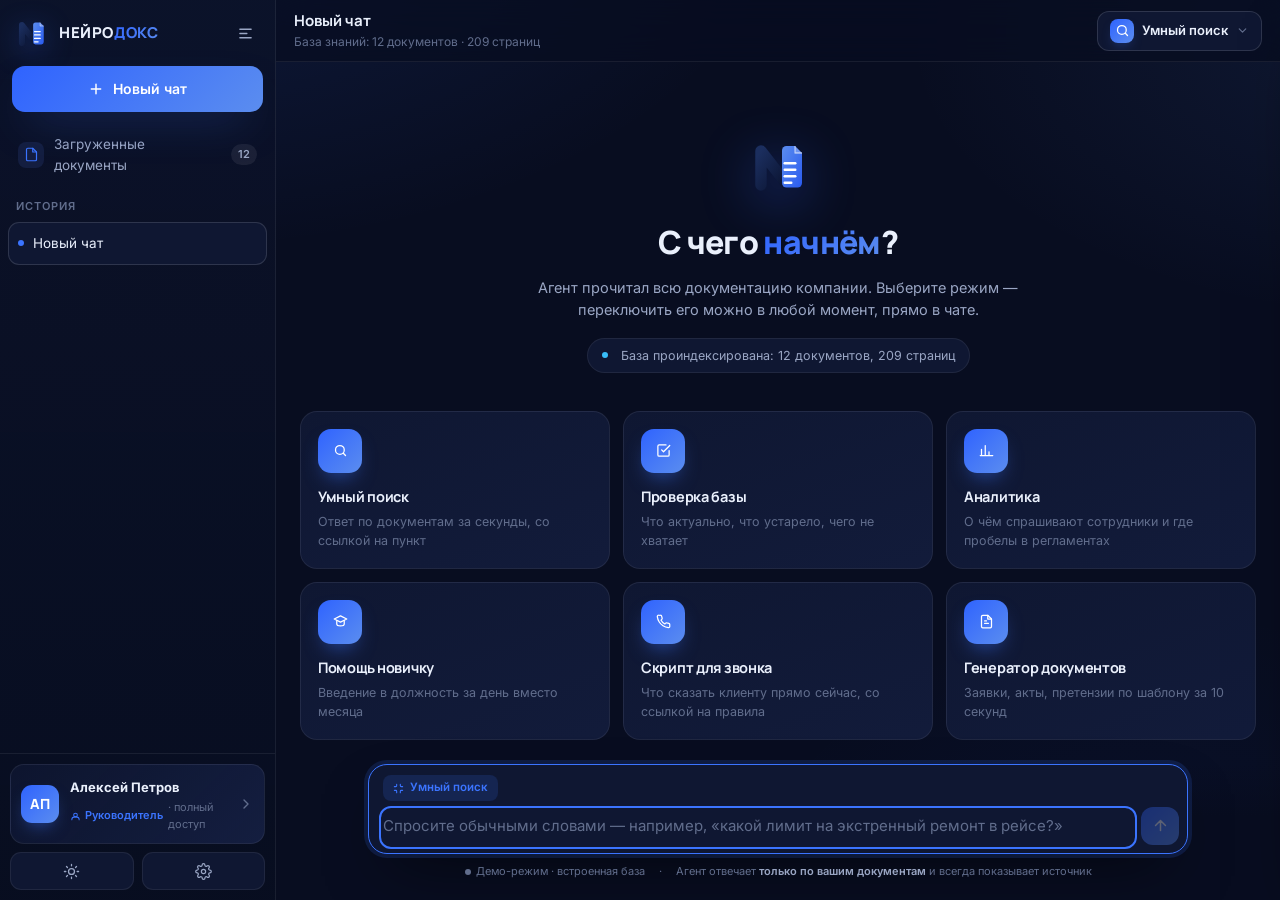
==== commit 7c5de586: "Редизайн демо-платформы Нейродокс под фирменный стиль - Палитра перестроена под логотип (тёмно-синий" ====
--- a/index.html
+++ b/index.html
@@ -1,558 +1,1780 @@
 <!DOCTYPE html>
-<html lang="ru">
+<html lang="ru" data-theme="dark" style="background:#080d20">
 <head>
-<meta charset="UTF-8">
-<meta name="viewport" content="width=device-width, initial-scale=1.0">
-<title>НЕЙРОДОКС — ИИ-агент по документам вашей компании</title>
-<meta name="description" content="НЕЙРОДОКС — ИИ-агент внутреннего контура. Сотрудник, который прочитал все документы компании и отвечает на любой вопрос за секунды. Данные остаются внутри, соответствие 152-ФЗ.">
-<link rel="icon" type="image/svg+xml" href="assets/mark.svg?v=5">
+<meta charset="utf-8">
+<meta name="viewport" content="width=device-width, initial-scale=1">
+<title>Нейродокс — платформа</title>
 <link rel="preconnect" href="https://fonts.googleapis.com">
 <link rel="preconnect" href="https://fonts.gstatic.com" crossorigin>
-<link href="https://fonts.googleapis.com/css2?family=Plus+Jakarta+Sans:ital,wght@0,400;0,500;0,600;0,700;0,800;1,400;1,500&display=swap" rel="stylesheet">
-<link rel="stylesheet" href="styles.css?v=5">
+<link href="https://fonts.googleapis.com/css2?family=Manrope:wght@400;500;600;700;800&family=Inter:wght@400;500;600&family=JetBrains+Mono:wght@400;500&display=swap" rel="stylesheet">
+<style>
+:root{
+  --bg:#080D20; --bg-2:#0B1229; --panel:#0F1732; --panel-2:#141E40;
+  --line:rgba(255,255,255,.07); --line-2:rgba(255,255,255,.13);
+  --txt:#EAF0FC; --txt-2:#9AA6C4; --txt-3:#616D8C;
+  --navy:#0D1B3E;
+  --acc:#3B74FF; --acc-2:#6E9BFF; --acc-soft:rgba(59,116,255,.15);
+  --ok:#38BDF8; --warn:#F5B544; --bad:#F26D6D;
+  --shadow:0 26px 64px -24px rgba(0,0,0,.7);
+  --glow:0 18px 44px -18px rgba(59,116,255,.55);
+  --r:14px; --r-lg:20px;
+  --brand:linear-gradient(135deg,#2F63FF 0%,#5B8DEF 100%);
+  --brand-strong:linear-gradient(135deg,#1E4FE0 0%,#3B74FF 100%);
+  --brand-navy:linear-gradient(135deg,#16264F 0%,#0A1330 100%);
+  --u-bubble:linear-gradient(135deg,#2A5BEF,#4F86FF);
+  --page:
+    radial-gradient(1100px 620px at 12% -12%, rgba(59,116,255,.14), transparent 58%),
+    radial-gradient(960px 520px at 112% 4%, rgba(91,141,239,.10), transparent 55%),
+    radial-gradient(800px 800px at 90% 120%, rgba(42,91,239,.08), transparent 60%),
+    var(--bg);
+}
+[data-theme="light"]{
+  --bg:#EEF2FB; --bg-2:#E6ECF8; --panel:#FFFFFF; --panel-2:#F4F7FD;
+  --line:rgba(13,27,62,.09); --line-2:rgba(13,27,62,.16);
+  --txt:#0C1734; --txt-2:#4B5876; --txt-3:#8492AE;
+  --navy:#0D1B3E;
+  --acc:#2456E6; --acc-2:#4A7BF0; --acc-soft:rgba(36,86,230,.10);
+  --ok:#0EA5E9; --warn:#D9880B; --bad:#DC4B4B;
+  --shadow:0 22px 54px -24px rgba(16,30,60,.30);
+  --glow:0 16px 40px -18px rgba(36,86,230,.40);
+  --brand:linear-gradient(135deg,#2456E6 0%,#4A7BF0 100%);
+  --brand-strong:linear-gradient(135deg,#1B45C8 0%,#2E63EC 100%);
+  --brand-navy:linear-gradient(135deg,#1B2E5E 0%,#0D1B3E 100%);
+  --u-bubble:linear-gradient(135deg,#2456E6,#4A7BF0);
+  --page:
+    radial-gradient(1100px 620px at 12% -12%, rgba(36,86,230,.10), transparent 58%),
+    radial-gradient(960px 520px at 112% 4%, rgba(74,123,240,.08), transparent 55%),
+    var(--bg);
+}
+*{box-sizing:border-box;margin:0;padding:0}
+html,body{height:100%}
+body{
+  background:var(--page); background-attachment:fixed; color:var(--txt);
+  font-family:'Inter',-apple-system,Segoe UI,Roboto,sans-serif;
+  font-size:15px; line-height:1.55; overflow:hidden;
+  transition:background .35s ease,color .35s ease;
+  -webkit-font-smoothing:antialiased;
+}
+h1,h2,h3,h4,.font-d{font-family:'Manrope',sans-serif;letter-spacing:-.02em}
+button{font:inherit;color:inherit;background:none;border:none;cursor:pointer}
+input,textarea{font:inherit;color:inherit;background:none;border:none;outline:none}
+::selection{background:var(--acc-soft)}
+:focus-visible{outline:2px solid var(--acc);outline-offset:2px;border-radius:8px}
+::-webkit-scrollbar{width:9px;height:9px}
+::-webkit-scrollbar-thumb{background:var(--line-2);border-radius:20px}
+::-webkit-scrollbar-track{background:transparent}
+.gsvg{width:0;height:0;position:absolute;overflow:hidden}
+
+/* ---------- LAYOUT ---------- */
+.app{display:grid;grid-template-columns:276px 1fr;height:100vh;overflow:hidden;animation:appIn .5s ease both}
+.app.collapsed{grid-template-columns:0px 1fr}
+@keyframes appIn{from{opacity:0}to{opacity:1}}
+
+/* ---------- SIDEBAR ---------- */
+.side{
+  background:linear-gradient(180deg,color-mix(in srgb,var(--bg-2) 92%,transparent),color-mix(in srgb,var(--bg) 96%,transparent));
+  border-right:1px solid var(--line);
+  display:flex;flex-direction:column;min-width:0;overflow:hidden;
+  transition:background .35s ease;
+}
+.side-top{padding:16px 14px 10px;display:flex;align-items:center;justify-content:space-between;gap:8px}
+.logo{display:flex;align-items:center;gap:11px;min-width:0}
+.logo-mark{width:34px;height:34px;flex:0 0 34px;filter:drop-shadow(0 6px 14px rgba(47,99,255,.32))}
+.logo-txt{font-family:'Manrope';font-weight:800;font-size:15px;letter-spacing:.04em;white-space:nowrap}
+.logo-txt span{background:var(--brand);-webkit-background-clip:text;background-clip:text;-webkit-text-fill-color:transparent}
+.icon-btn{width:32px;height:32px;border-radius:10px;display:grid;place-items:center;color:var(--txt-2);transition:.18s}
+.icon-btn:hover{background:var(--panel-2);color:var(--txt)}
+.icon-btn:active{transform:scale(.92)}
+
+.new-chat{
+  margin:6px 12px 12px;padding:12px 14px;border-radius:13px;
+  background:var(--brand);color:#fff;font-weight:600;font-size:14px;
+  display:flex;align-items:center;gap:9px;justify-content:center;
+  box-shadow:var(--glow);
+  transition:transform .16s cubic-bezier(.2,.9,.3,1.4),filter .2s,box-shadow .2s;
+}
+.new-chat:hover{filter:brightness(1.07);box-shadow:0 22px 50px -18px rgba(59,116,255,.7)}
+.new-chat:active{transform:scale(.96)}
+
+.side-scroll{flex:1;overflow-y:auto;padding:0 8px 8px}
+.side-label{font-size:11px;letter-spacing:.09em;text-transform:uppercase;color:var(--txt-3);padding:12px 8px 7px;font-weight:600}
+.chat-item{
+  width:100%;text-align:left;padding:9px 10px;border-radius:11px;
+  display:flex;align-items:center;gap:9px;color:var(--txt-2);
+  font-size:13.5px;position:relative;transition:.16s;
+}
+.chat-item:hover{background:var(--panel-2);color:var(--txt)}
+.chat-item.active{background:var(--panel);color:var(--txt);box-shadow:inset 0 0 0 1px var(--line-2)}
+.chat-item .ci-title{flex:1;white-space:nowrap;overflow:hidden;text-overflow:ellipsis}
+.chat-item .ci-dot{width:6px;height:6px;border-radius:50%;background:var(--acc);flex:0 0 6px;opacity:0;transition:.2s}
+.chat-item.active .ci-dot{opacity:1}
+.ci-del{opacity:0;color:var(--txt-3);padding:2px;border-radius:6px;transition:.15s}
+.chat-item:hover .ci-del{opacity:1}
+.ci-del:hover{color:var(--bad);background:var(--line)}
+
+.nav-btn{
+  width:100%;text-align:left;padding:10px 10px;border-radius:11px;
+  display:flex;align-items:center;gap:10px;color:var(--txt-2);font-size:13.5px;transition:.16s;
+}
+.nav-btn:hover{background:var(--panel-2);color:var(--txt)}
+.nav-btn.active{background:var(--acc-soft);color:var(--acc)}
+.nav-btn .nav-ic{width:26px;height:26px;flex:0 0 26px;border-radius:8px;display:grid;place-items:center;background:var(--panel-2);color:var(--acc);transition:.16s}
+.nav-btn.active .nav-ic{background:var(--brand);color:#fff}
+.nav-btn .badge{margin-left:auto;font-size:11px;background:var(--line);color:var(--txt-2);padding:2px 7px;border-radius:20px;font-weight:600}
+.nav-btn.active .badge{background:var(--acc);color:#fff}
+
+.side-bot{padding:10px;border-top:1px solid var(--line);display:flex;flex-direction:column;gap:8px}
+
+/* account card */
+.account{
+  display:flex;align-items:center;gap:11px;padding:10px;border-radius:14px;text-align:left;
+  background:linear-gradient(135deg,color-mix(in srgb,var(--panel) 80%,transparent),var(--panel-2));
+  border:1px solid var(--line);transition:.2s;position:relative;overflow:hidden;
+}
+.account:hover{border-color:var(--acc);box-shadow:var(--glow)}
+.account:active{transform:scale(.98)}
+.acc-av{
+  width:38px;height:38px;flex:0 0 38px;border-radius:11px;display:grid;place-items:center;
+  background:var(--brand);color:#fff;font-weight:800;font-size:14px;font-family:'Manrope';
+  box-shadow:0 8px 18px -8px rgba(59,116,255,.7);
+}
+.acc-info{flex:1;min-width:0}
+.acc-name{font-size:13px;font-weight:700;white-space:nowrap;overflow:hidden;text-overflow:ellipsis}
+.acc-role{font-size:11px;color:var(--txt-3);margin-top:1px;display:flex;align-items:center;gap:5px}
+.acc-role .rk{display:inline-flex;align-items:center;gap:4px;color:var(--acc);font-weight:600}
+.acc-chev{color:var(--txt-3);flex:0 0 auto;transition:.2s}
+.account:hover .acc-chev{color:var(--acc);transform:translateX(2px)}
+
+.side-row{display:flex;gap:8px}
+.side-row .icon-btn{flex:1;border:1px solid var(--line);background:var(--panel);height:38px;border-radius:11px}
+
+/* theme toggle */
+.tt{position:relative;width:38px;height:38px;display:grid;place-items:center;overflow:hidden}
+.tt svg{position:absolute;transition:transform .5s cubic-bezier(.6,-.4,.3,1.4),opacity .35s}
+.tt .sun{transform:translateY(0) rotate(0)}
+.tt .moon{transform:translateY(26px) rotate(-70deg);opacity:0}
+[data-theme="light"] .tt .sun{transform:translateY(-26px) rotate(70deg);opacity:0}
+[data-theme="light"] .tt .moon{transform:translateY(0) rotate(0);opacity:1}
+#reveal{position:fixed;inset:0;z-index:9999;pointer-events:none}
+
+/* ---------- MAIN ---------- */
+.main{display:flex;flex-direction:column;min-width:0;position:relative;overflow:hidden}
+.top{
+  height:62px;flex:0 0 62px;border-bottom:1px solid var(--line);
+  display:flex;align-items:center;gap:12px;padding:0 18px;
+  background:color-mix(in srgb,var(--bg) 72%,transparent);backdrop-filter:blur(16px);z-index:20;
+}
+.top-title{font-weight:700;font-size:15px;font-family:'Manrope';white-space:nowrap;overflow:hidden;text-overflow:ellipsis}
+.top-sub{font-size:12px;color:var(--txt-3);margin-top:1px}
+.spacer{flex:1}
+
+/* mode pill */
+.mode-pill{
+  display:flex;align-items:center;gap:8px;padding:7px 12px;border-radius:12px;
+  border:1px solid var(--line-2);background:var(--panel);font-size:13px;font-weight:600;
+  transition:.18s;position:relative;
+}
+.mode-pill:hover{border-color:var(--acc);background:var(--panel-2)}
+.mode-pill:active{transform:scale(.97)}
+.mp-ico{width:24px;height:24px;border-radius:8px;display:grid;place-items:center;background:var(--brand);color:#fff;box-shadow:0 6px 14px -7px rgba(59,116,255,.8)}
+.mp-caret{color:var(--txt-3);transition:transform .25s}
+.mode-pill.open .mp-caret{transform:rotate(180deg)}
+
+.menu{
+  position:absolute;top:calc(100% + 8px);right:0;width:340px;z-index:60;
+  background:var(--panel);border:1px solid var(--line-2);border-radius:17px;
+  box-shadow:var(--shadow);padding:7px;
+  opacity:0;transform:translateY(-8px) scale(.97);pointer-events:none;
+  transition:opacity .2s ease,transform .24s cubic-bezier(.2,.9,.3,1.2);
+  transform-origin:top right;
+}
+.menu.show{opacity:1;transform:none;pointer-events:auto}
+.menu-h{font-size:11px;letter-spacing:.08em;text-transform:uppercase;color:var(--txt-3);padding:8px 10px 6px;font-weight:600}
+.menu-item{
+  width:100%;display:flex;gap:11px;align-items:flex-start;padding:10px;border-radius:12px;text-align:left;transition:.15s;
+}
+.menu-item:hover{background:var(--panel-2)}
+.menu-item.sel{background:var(--acc-soft)}
+.mi-ico{width:32px;height:32px;flex:0 0 32px;border-radius:10px;display:grid;place-items:center;background:var(--panel-2);color:var(--acc);border:1px solid var(--line)}
+.menu-item.sel .mi-ico{background:var(--brand);color:#fff;border-color:transparent;box-shadow:0 6px 14px -7px rgba(59,116,255,.8)}
+.mi-t{font-size:13.5px;font-weight:600}
+.mi-d{font-size:11.5px;color:var(--txt-3);line-height:1.4;margin-top:1px}
+.mi-check{margin-left:auto;color:var(--acc);opacity:0;align-self:center}
+.menu-item.sel .mi-check{opacity:1}
+
+/* ---------- SCROLL AREA ---------- */
+.scroll{flex:1;overflow-y:auto;overflow-x:hidden;scroll-behavior:smooth}
+.wrap{max-width:820px;margin:0 auto;padding:28px 24px 24px}
+.wide{max-width:1100px}
+
+/* ---------- MODE PICKER (empty state) ---------- */
+.hero{padding:44px 24px 10px;text-align:center;animation:fadeUp .6s cubic-bezier(.2,.8,.2,1) both}
+.hero-mark{width:64px;height:64px;margin:0 auto 20px;animation:float 5.5s ease-in-out infinite;filter:drop-shadow(0 12px 26px rgba(47,99,255,.4))}
+@keyframes float{0%,100%{transform:translateY(0)}50%{transform:translateY(-7px)}}
+.hero h1{font-size:32px;font-weight:800;margin-bottom:9px}
+.hero h1 .hl{background:var(--brand);-webkit-background-clip:text;background-clip:text;-webkit-text-fill-color:transparent}
+.hero p{color:var(--txt-2);font-size:14.5px;max-width:540px;margin:0 auto}
+.hero .kbline{margin-top:16px;display:inline-flex;align-items:center;gap:8px;font-size:12.5px;color:var(--txt-2);border:1px solid var(--line);background:var(--panel);padding:7px 14px;border-radius:22px;box-shadow:var(--shadow)}
+
+.grid{display:grid;grid-template-columns:repeat(3,1fr);gap:13px;margin-top:28px}
+@media(max-width:900px){.grid{grid-template-columns:repeat(2,1fr)}}
+.card{
+  position:relative;text-align:left;padding:17px;border-radius:17px;
+  background:linear-gradient(160deg,var(--panel),color-mix(in srgb,var(--panel-2) 60%,var(--panel)));
+  border:1px solid var(--line);overflow:hidden;
+  transition:transform .3s cubic-bezier(.2,.9,.3,1.2),border-color .25s,box-shadow .3s;
+  animation:fadeUp .55s cubic-bezier(.2,.8,.2,1) both;
+}
+.card:hover{transform:translateY(-4px);border-color:var(--acc);box-shadow:var(--glow)}
+.card:active{transform:translateY(-1px) scale(.985)}
+.card::after{
+  content:"";position:absolute;inset:0;opacity:0;transition:opacity .35s;pointer-events:none;
+  background:radial-gradient(420px circle at var(--mx,50%) var(--my,0%),var(--acc-soft),transparent 60%);
+}
+.card:hover::after{opacity:1}
+.c-ico{width:44px;height:44px;border-radius:13px;display:grid;place-items:center;background:var(--brand);color:#fff;margin-bottom:13px;transition:.3s;box-shadow:0 10px 22px -10px rgba(59,116,255,.8)}
+.card:hover .c-ico{transform:scale(1.06) rotate(-3deg)}
+.card h3{font-size:14.5px;font-weight:700;margin-bottom:5px}
+.card p{font-size:12.5px;color:var(--txt-3);line-height:1.5}
+@keyframes fadeUp{from{opacity:0;transform:translateY(14px)}to{opacity:1;transform:none}}
+
+/* ---------- MESSAGES ---------- */
+.msg{display:flex;gap:13px;margin-bottom:26px;animation:fadeUp .45s cubic-bezier(.2,.8,.2,1) both}
+.msg.user{flex-direction:row-reverse}
+.av{width:32px;height:32px;flex:0 0 32px;border-radius:10px;display:grid;place-items:center;font-size:11px;font-weight:700}
+.av.ai{background:var(--brand);box-shadow:0 8px 18px -9px rgba(59,116,255,.8)}
+.av.me{background:var(--panel-2);border:1px solid var(--line);color:var(--txt-2)}
+.bubble-u{
+  background:var(--u-bubble);color:#fff;padding:11px 15px;border-radius:16px 16px 4px 16px;
+  max-width:76%;font-size:14.5px;box-shadow:var(--glow);
+}
+.body{flex:1;min-width:0;padding-top:4px}
+.body p{margin-bottom:10px;font-size:14.8px}
+.body p:last-child{margin-bottom:0}
+.body strong{font-weight:600;color:var(--txt)}
+.body ul{margin:0 0 10px 18px}
+
+/* thinking */
+.think{
+  border:1px solid var(--line);background:var(--panel);border-radius:14px;padding:12px 14px;
+  display:inline-flex;flex-direction:column;gap:2px;min-width:280px;
+}
+.th-row{display:flex;align-items:center;gap:9px;font-size:12.8px;color:var(--txt-3);padding:3px 0;opacity:.4;transition:opacity .3s,color .3s}
+.th-row.on{opacity:1;color:var(--txt-2)}
+.th-row.done{opacity:1;color:var(--txt-3)}
+.th-ic{width:15px;height:15px;flex:0 0 15px;display:grid;place-items:center}
+.spin{width:12px;height:12px;border:1.6px solid var(--line-2);border-top-color:var(--acc);border-radius:50%;animation:sp .7s linear infinite}
+@keyframes sp{to{transform:rotate(360deg)}}
+.th-bar{height:3px;border-radius:3px;background:var(--line);margin-top:8px;overflow:hidden}
+.th-bar i{display:block;height:100%;width:0;background:var(--brand);transition:width .5s ease}
+
+/* cursor */
+.cursor{display:inline-block;width:7px;height:15px;background:var(--acc);margin-left:2px;border-radius:1px;animation:bl .9s steps(2) infinite;vertical-align:-2px}
+@keyframes bl{50%{opacity:0}}
+
+/* citations */
+.cite{
+  display:inline-flex;align-items:center;gap:6px;margin:6px 6px 0 0;padding:5px 10px 5px 6px;
+  border-radius:10px;border:1px solid var(--line-2);background:var(--panel);
+  font-size:12px;color:var(--txt-2);font-weight:500;transition:.18s;
+}
+.cite:hover{border-color:var(--acc);color:var(--acc);background:var(--acc-soft);transform:translateY(-1px)}
+.cite:active{transform:translateY(0) scale(.97)}
+.cite .cn{width:18px;height:18px;border-radius:6px;background:var(--brand);color:#fff;display:grid;place-items:center;font-size:10px;font-weight:700;font-family:'JetBrains Mono'}
+.cites-h{font-size:11px;letter-spacing:.07em;text-transform:uppercase;color:var(--txt-3);margin-top:14px;font-weight:600}
+.msg-tools{display:flex;gap:4px;margin-top:12px;opacity:0;transition:opacity .25s}
+.msg:hover .msg-tools{opacity:1}
+.tool{padding:5px;border-radius:8px;color:var(--txt-3);transition:.15s}
+.tool:hover{background:var(--panel-2);color:var(--txt)}
+
+/* suggestion chips */
+.chips{display:flex;flex-wrap:wrap;gap:8px;margin-top:14px}
+.chip{
+  padding:8px 14px;border-radius:22px;border:1px solid var(--line);background:var(--panel);
+  font-size:13px;color:var(--txt-2);transition:.2s;animation:fadeUp .5s both;
+}
+.chip:hover{border-color:var(--acc);color:var(--acc);transform:translateY(-2px);box-shadow:var(--glow)}
+.chip:active{transform:translateY(0) scale(.96)}
+
+/* ---------- COMPOSER ---------- */
+.composer-w{padding:0 24px 20px;background:linear-gradient(to top,var(--bg) 62%,transparent);position:relative;z-index:15}
+.composer{
+  max-width:820px;margin:0 auto;background:var(--panel);border:1px solid var(--line-2);
+  border-radius:19px;padding:8px 8px 8px 14px;box-shadow:var(--shadow);
+  transition:border-color .25s,box-shadow .25s;
+}
+.composer:focus-within{border-color:var(--acc);box-shadow:0 0 0 4px var(--acc-soft),var(--shadow)}
+.cmp-mode{
+  display:inline-flex;align-items:center;gap:6px;font-size:11.5px;font-weight:600;color:var(--acc);
+  background:var(--acc-soft);padding:4px 10px;border-radius:8px;margin:2px 0 6px;transition:.16s;
+}
+.cmp-mode:hover{filter:brightness(1.1)}
+.cmp-mode:active{transform:scale(.96)}
+.cmp-row{display:flex;align-items:flex-end;gap:8px}
+#ta{flex:1;resize:none;max-height:170px;font-size:15px;line-height:1.5;padding:5px 0 7px}
+#ta::placeholder{color:var(--txt-3)}
+.send{
+  width:38px;height:38px;flex:0 0 38px;border-radius:12px;background:var(--brand);color:#fff;
+  display:grid;place-items:center;box-shadow:0 8px 18px -9px rgba(59,116,255,.8);
+  transition:transform .2s cubic-bezier(.2,.9,.3,1.5),opacity .2s,filter .2s;
+}
+.send:hover{filter:brightness(1.09)}
+.send:active{transform:scale(.9)}
+.send:disabled{opacity:.32;cursor:default;box-shadow:none}
+.send.stop{background:var(--bad);box-shadow:none}
+.cmp-foot{max-width:820px;margin:9px auto 0;font-size:11px;color:var(--txt-3);text-align:center;display:flex;justify-content:center;gap:14px;align-items:center;flex-wrap:wrap}
+.cmp-foot b{color:var(--txt-2);font-weight:600}
+.live-dot{width:6px;height:6px;border-radius:50%;background:var(--txt-3);display:inline-block;margin-right:5px}
+.live-dot.on{background:var(--ok);animation:pulse 2.6s infinite}
+@keyframes pulse{0%{box-shadow:0 0 0 0 color-mix(in srgb,var(--ok) 55%,transparent)}70%{box-shadow:0 0 0 7px transparent}100%{box-shadow:0 0 0 0 transparent}}
+
+/* ---------- DOCS VIEW ---------- */
+.dgrid{display:grid;grid-template-columns:repeat(auto-fill,minmax(250px,1fr));gap:13px;margin-top:16px}
+.doc{
+  text-align:left;padding:16px;border-radius:16px;
+  background:linear-gradient(160deg,var(--panel),color-mix(in srgb,var(--panel-2) 55%,var(--panel)));
+  border:1px solid var(--line);
+  transition:transform .28s cubic-bezier(.2,.9,.3,1.2),border-color .2s,box-shadow .3s;position:relative;overflow:hidden;
+  animation:fadeUp .5s both;
+}
+.doc:hover{transform:translateY(-4px);border-color:var(--acc);box-shadow:var(--glow)}
+.doc:active{transform:translateY(-1px) scale(.99)}
+.doc-top{display:flex;align-items:center;gap:9px;margin-bottom:11px}
+.doc-ic{width:34px;height:34px;border-radius:10px;display:grid;place-items:center;background:var(--brand);color:#fff;flex:0 0 34px;box-shadow:0 8px 16px -9px rgba(59,116,255,.8)}
+.doc-code{font-family:'JetBrains Mono';font-size:11px;color:var(--txt-3)}
+.doc h4{font-size:14px;font-weight:700;line-height:1.35;margin-bottom:10px}
+.doc-meta{display:flex;gap:6px;flex-wrap:wrap;font-size:11px;color:var(--txt-3)}
+.pill{padding:3px 8px;border-radius:7px;background:var(--panel-2);border:1px solid var(--line);font-weight:500}
+.st{display:inline-flex;align-items:center;gap:5px;font-weight:600;padding:3px 8px;border-radius:7px;font-size:11px}
+.st.ok{color:var(--ok);background:color-mix(in srgb,var(--ok) 14%,transparent)}
+.st.warn{color:var(--warn);background:color-mix(in srgb,var(--warn) 15%,transparent)}
+.st.old{color:var(--bad);background:color-mix(in srgb,var(--bad) 13%,transparent)}
+.doc-bar{height:3px;background:var(--line);border-radius:3px;margin-top:12px;overflow:hidden}
+.doc-bar i{display:block;height:100%;background:var(--brand);width:100%}
+
+.dz{
+  border:1.5px dashed var(--line-2);border-radius:16px;padding:24px;text-align:center;
+  color:var(--txt-3);font-size:13px;transition:.25s;background:var(--panel-2);
+}
+.dz.over{border-color:var(--acc);background:var(--acc-soft);color:var(--acc)}
+.dz b{color:var(--txt);font-weight:600}
+.stat-row{display:grid;grid-template-columns:repeat(4,1fr);gap:13px;margin-top:18px}
+@media(max-width:760px){.stat-row{grid-template-columns:repeat(2,1fr)}}
+.stat{background:linear-gradient(160deg,var(--panel),color-mix(in srgb,var(--panel-2) 55%,var(--panel)));border:1px solid var(--line);border-radius:15px;padding:15px}
+.stat .v{font-family:'Manrope';font-size:23px;font-weight:800;letter-spacing:-.03em}
+.stat .l{font-size:11.5px;color:var(--txt-3);margin-top:2px}
+
+/* ---------- DOC PANEL (slide over) ---------- */
+.ov{position:fixed;inset:0;background:rgba(4,9,22,.6);backdrop-filter:blur(4px);opacity:0;pointer-events:none;transition:opacity .3s;z-index:80}
+.ov.show{opacity:1;pointer-events:auto}
+.panel{
+  position:fixed;top:0;right:0;bottom:0;width:min(560px,92vw);z-index:90;
+  background:var(--panel);border-left:1px solid var(--line-2);display:flex;flex-direction:column;
+  transform:translateX(102%);transition:transform .42s cubic-bezier(.3,1,.3,1);box-shadow:var(--shadow);
+}
+.panel.show{transform:none}
+.p-top{padding:16px 18px;border-bottom:1px solid var(--line);display:flex;gap:12px;align-items:flex-start}
+.p-top h3{font-size:15.5px;font-weight:700;line-height:1.35}
+.p-meta{display:flex;gap:6px;margin-top:8px;flex-wrap:wrap;font-size:11px;color:var(--txt-3)}
+.p-body{flex:1;overflow-y:auto;padding:8px 18px 28px}
+.sec{padding:14px;border-radius:13px;border:1px solid transparent;margin-top:8px;transition:.3s}
+.sec:hover{background:var(--panel-2)}
+.sec h5{font-size:13.5px;font-weight:700;margin-bottom:6px;display:flex;gap:9px;align-items:center}
+.sec .num{font-family:'JetBrains Mono';font-size:11px;color:var(--acc);background:var(--acc-soft);padding:2px 7px;border-radius:6px}
+.sec p{font-size:13.8px;color:var(--txt-2);line-height:1.65}
+.sec.hit{border-color:var(--acc);background:var(--acc-soft);animation:hit 1.6s ease}
+@keyframes hit{0%{box-shadow:0 0 0 0 var(--acc-soft)}35%{box-shadow:0 0 0 8px transparent}100%{box-shadow:none}}
+
+/* ---------- MODALS ---------- */
+.modal{
+  position:fixed;left:50%;top:50%;z-index:95;width:min(520px,92vw);
+  background:var(--panel);border:1px solid var(--line-2);border-radius:20px;box-shadow:var(--shadow);
+  transform:translate(-50%,-46%) scale(.95);opacity:0;pointer-events:none;
+  transition:opacity .25s,transform .35s cubic-bezier(.2,.9,.3,1.2);
+}
+.modal.show{opacity:1;transform:translate(-50%,-50%);pointer-events:auto}
+.m-top{padding:18px 20px 12px;border-bottom:1px solid var(--line);display:flex;align-items:center;gap:10px}
+.m-top h3{font-size:16px;font-weight:700;flex:1}
+.m-body{padding:18px 20px;max-height:70vh;overflow-y:auto}
+.fld{margin-bottom:14px}
+.fld label{display:block;font-size:12px;color:var(--txt-2);margin-bottom:6px;font-weight:600}
+.fld input,.fld select{
+  width:100%;background:var(--panel-2);border:1px solid var(--line);border-radius:11px;padding:10px 12px;
+  font-size:13.5px;transition:.2s;
+}
+.fld input:focus,.fld select:focus{border-color:var(--acc);box-shadow:0 0 0 3px var(--acc-soft)}
+.fld .hint{font-size:11px;color:var(--txt-3);margin-top:5px;line-height:1.5}
+.switch{display:flex;align-items:center;justify-content:space-between;padding:12px;border-radius:13px;background:var(--panel-2);border:1px solid var(--line);margin-bottom:14px}
+.sw{width:44px;height:25px;border-radius:20px;background:var(--line-2);position:relative;transition:.28s;flex:0 0 44px}
+.sw i{position:absolute;top:3px;left:3px;width:19px;height:19px;border-radius:50%;background:#fff;transition:.3s cubic-bezier(.2,.9,.3,1.4);box-shadow:0 2px 6px rgba(0,0,0,.25)}
+.sw.on{background:var(--brand)}
+.sw.on i{left:22px}
+.btn{
+  padding:10px 16px;border-radius:12px;font-size:13.5px;font-weight:600;
+  transition:transform .16s cubic-bezier(.2,.9,.3,1.4),filter .2s,background .2s;
+}
+.btn:active{transform:scale(.96)}
+.btn.pri{background:var(--brand);color:#fff;box-shadow:0 10px 22px -12px rgba(59,116,255,.9)}
+.btn.pri:hover{filter:brightness(1.08)}
+.btn.gh{border:1px solid var(--line-2);color:var(--txt-2)}
+.btn.gh:hover{background:var(--panel-2);color:var(--txt)}
+.m-foot{padding:14px 20px;border-top:1px solid var(--line);display:flex;gap:9px;justify-content:flex-end}
+
+/* account modal */
+.acc-hero{display:flex;align-items:center;gap:14px;padding:4px 0 16px}
+.acc-hero .big{width:56px;height:56px;flex:0 0 56px;border-radius:16px;display:grid;place-items:center;background:var(--brand);color:#fff;font-weight:800;font-size:20px;font-family:'Manrope';box-shadow:0 12px 26px -12px rgba(59,116,255,.9)}
+.acc-hero .n{font-size:17px;font-weight:800;font-family:'Manrope'}
+.acc-hero .r{font-size:12.5px;color:var(--txt-2);margin-top:3px;display:flex;align-items:center;gap:6px}
+.role-chip{display:inline-flex;align-items:center;gap:5px;font-size:11.5px;font-weight:700;color:#fff;background:var(--brand);padding:3px 9px;border-radius:8px;box-shadow:0 6px 14px -8px rgba(59,116,255,.9)}
+.acc-grid{display:grid;grid-template-columns:1fr 1fr;gap:10px;margin:6px 0 14px}
+.acc-tile{background:var(--panel-2);border:1px solid var(--line);border-radius:13px;padding:12px}
+.acc-tile .k{font-size:11px;color:var(--txt-3)}
+.acc-tile .val{font-size:14px;font-weight:700;margin-top:3px;font-family:'Manrope'}
+.rights{display:flex;flex-direction:column;gap:2px;margin-top:4px}
+.right{display:flex;align-items:center;gap:10px;padding:9px 4px;font-size:13.2px;color:var(--txt-2);border-bottom:1px solid var(--line)}
+.right:last-child{border:none}
+.right .rc{width:22px;height:22px;flex:0 0 22px;border-radius:7px;display:grid;place-items:center;background:var(--acc-soft);color:var(--acc)}
+.right.off{color:var(--txt-3)}
+.right.off .rc{background:var(--line);color:var(--txt-3)}
+.right b{color:var(--txt);font-weight:600}
+
+/* ---------- WIDGETS ---------- */
+.w{border:1px solid var(--line);background:linear-gradient(160deg,var(--panel),color-mix(in srgb,var(--panel-2) 45%,var(--panel)));border-radius:16px;overflow:hidden;margin-top:6px}
+.w-top{padding:13px 15px;border-bottom:1px solid var(--line);display:flex;align-items:center;gap:10px}
+.w-top h4{font-size:13.5px;font-weight:700;flex:1}
+.w-body{padding:14px 15px}
+.scan{display:flex;align-items:center;gap:10px;padding:8px 0;font-size:13px;border-bottom:1px solid var(--line);opacity:0;transform:translateX(-6px);animation:slideIn .4s forwards}
+.scan:last-child{border:none}
+@keyframes slideIn{to{opacity:1;transform:none}}
+.scan .nm{flex:1;color:var(--txt-2);white-space:nowrap;overflow:hidden;text-overflow:ellipsis}
+.bars{display:flex;flex-direction:column;gap:11px}
+.bar-row{display:grid;grid-template-columns:1fr 42px;gap:10px;align-items:center;font-size:12.8px}
+.bar-l{color:var(--txt-2);margin-bottom:5px}
+.bar-t{height:8px;border-radius:6px;background:var(--panel-2);overflow:hidden;border:1px solid var(--line)}
+.bar-t i{display:block;height:100%;background:var(--brand);width:0;border-radius:6px;transition:width 1.1s cubic-bezier(.2,.9,.3,1)}
+.bar-v{font-family:'JetBrains Mono';font-size:12px;color:var(--txt);text-align:right;font-weight:500}
+.kpis{display:grid;grid-template-columns:repeat(3,1fr);gap:10px;margin-bottom:14px}
+.kpi{background:var(--panel-2);border:1px solid var(--line);border-radius:13px;padding:12px}
+.kpi .v{font-family:'Manrope';font-size:19px;font-weight:800}
+.kpi .l{font-size:11px;color:var(--txt-3);margin-top:1px}
+.note{margin-top:12px;padding:11px 12px;border-radius:12px;background:var(--acc-soft);border:1px solid color-mix(in srgb,var(--acc) 25%,transparent);font-size:12.8px;color:var(--txt-2);line-height:1.55}
+.note b{color:var(--txt)}
+.docgen{font-family:'JetBrains Mono';font-size:12.2px;line-height:1.75;color:var(--txt-2);white-space:pre-wrap;background:var(--panel-2);border:1px solid var(--line);border-radius:12px;padding:14px;max-height:330px;overflow:auto}
+.w-acts{display:flex;gap:8px;padding:0 15px 14px;flex-wrap:wrap}
+
+/* toast */
+.toasts{position:fixed;bottom:22px;left:50%;transform:translateX(-50%);z-index:200;display:flex;flex-direction:column;gap:8px;align-items:center}
+.toast{
+  background:var(--panel);border:1px solid var(--line-2);border-radius:13px;padding:10px 15px;
+  font-size:13px;box-shadow:var(--shadow);display:flex;gap:9px;align-items:center;
+  animation:tin .4s cubic-bezier(.2,.9,.3,1.3) both;
+}
+@keyframes tin{from{opacity:0;transform:translateY(14px) scale(.94)}to{opacity:1;transform:none}}
+.toast.out{animation:tout .3s forwards}
+@keyframes tout{to{opacity:0;transform:translateY(8px) scale(.96)}}
+
+/* ripple */
+.rp{position:absolute;border-radius:50%;background:currentColor;opacity:.22;transform:scale(0);animation:rip .6s ease-out forwards;pointer-events:none}
+@keyframes rip{to{transform:scale(2.6);opacity:0}}
+.new-chat,.btn,.card,.chip,.doc,.mode-pill,.cite,.send,.account{position:relative;overflow:hidden}
+
+.mobile-only{display:none}
+@media(max-width:860px){
+  .app{grid-template-columns:0 1fr}
+  .side{position:fixed;left:0;top:0;bottom:0;width:276px;z-index:100;transform:translateX(-102%);transition:transform .35s cubic-bezier(.3,1,.3,1)}
+  .app.mopen .side{transform:none}
+  .mobile-only{display:grid}
+  .grid{grid-template-columns:1fr}
+  .kpis{grid-template-columns:1fr 1fr}
+}
+@media(prefers-reduced-motion:reduce){*{animation:none!important;transition:none!important}}
+</style>
 </head>
 <body>
 
-<div class="progress"><div class="progress__bar" id="progressBar"></div></div>
-
-<!-- mobile top bar -->
-<header class="topbar">
-  <a class="topbar__brand" href="#top">
-    <svg width="34" height="34" viewBox="0 0 96 96" fill="none" xmlns="http://www.w3.org/2000/svg" aria-hidden="true">
-      <defs>
-        <linearGradient id="tP" x1="46" y1="14" x2="78" y2="86" gradientUnits="userSpaceOnUse"><stop stop-color="#3F7BFF"/><stop offset="1" stop-color="#1746B0"/></linearGradient>
-        <linearGradient id="tD" x1="14" y1="14" x2="40" y2="86" gradientUnits="userSpaceOnUse"><stop stop-color="#1B2D49"/><stop offset="1" stop-color="#0B1626"/></linearGradient>
-        <linearGradient id="tF" x1="64" y1="14" x2="82" y2="32" gradientUnits="userSpaceOnUse"><stop stop-color="#9DBEFF"/><stop offset="1" stop-color="#5E8DF6"/></linearGradient>
-      </defs>
-      <path d="M16 86V14C16 11.79 17.79 10 20 10H30C31.27 10 32.46 10.6 33.2 11.62L37 16.9V86C37 88.21 35.21 90 33 90H20C17.79 90 16 88.21 16 86Z" fill="url(#tD)"/>
-      <path d="M30 12L70 70V52L42 12H30Z" fill="url(#tD)" opacity="0.92"/>
-      <path d="M58 86V26L70 10H78C80.21 10 82 11.79 82 14V78L70 90H62C59.79 90 58 88.21 58 86Z" fill="url(#tP)"/>
-      <path d="M70 10V22C70 24.21 71.79 26 74 26H82L70 10Z" fill="url(#tF)"/>
-      <g stroke="#EAF1FF" stroke-width="2.6" stroke-linecap="round" opacity="0.92"><line x1="65" y1="40" x2="76" y2="40"/><line x1="65" y1="48" x2="76" y2="48"/><line x1="65" y1="56" x2="76" y2="56"/><line x1="65" y1="64" x2="73" y2="64"/></g>
-    </svg>
-    <span class="name">НЕЙРОДОКС</span>
-  </a>
-  <button class="burger" id="burger" aria-label="Меню">
-    <svg viewBox="0 0 24 24" fill="none" stroke="currentColor" stroke-width="2.2" stroke-linecap="round"><line x1="4" y1="7" x2="20" y2="7"/><line x1="4" y1="12" x2="20" y2="12"/><line x1="4" y1="17" x2="20" y2="17"/></svg>
-  </button>
-</header>
-<div class="scrim" id="scrim"></div>
-
-<div class="layout">
-  <!-- ============ SIDEBAR ============ -->
-  <aside class="sidebar" id="sidebar">
-    <a class="sidebar__brand" href="#top">
-      <svg width="42" height="42" viewBox="0 0 96 96" fill="none" xmlns="http://www.w3.org/2000/svg" aria-hidden="true">
-        <defs>
-          <linearGradient id="sP" x1="46" y1="14" x2="78" y2="86" gradientUnits="userSpaceOnUse"><stop stop-color="#3F7BFF"/><stop offset="1" stop-color="#1746B0"/></linearGradient>
-          <linearGradient id="sD" x1="14" y1="14" x2="40" y2="86" gradientUnits="userSpaceOnUse"><stop stop-color="#1B2D49"/><stop offset="1" stop-color="#0B1626"/></linearGradient>
-          <linearGradient id="sF" x1="64" y1="14" x2="82" y2="32" gradientUnits="userSpaceOnUse"><stop stop-color="#9DBEFF"/><stop offset="1" stop-color="#5E8DF6"/></linearGradient>
-        </defs>
-        <path d="M16 86V14C16 11.79 17.79 10 20 10H30C31.27 10 32.46 10.6 33.2 11.62L37 16.9V86C37 88.21 35.21 90 33 90H20C17.79 90 16 88.21 16 86Z" fill="url(#sD)"/>
-        <path d="M30 12L70 70V52L42 12H30Z" fill="url(#sD)" opacity="0.92"/>
-        <path d="M58 86V26L70 10H78C80.21 10 82 11.79 82 14V78L70 90H62C59.79 90 58 88.21 58 86Z" fill="url(#sP)"/>
-        <path d="M70 10V22C70 24.21 71.79 26 74 26H82L70 10Z" fill="url(#sF)"/>
-        <g stroke="#EAF1FF" stroke-width="2.6" stroke-linecap="round" opacity="0.92"><line x1="65" y1="40" x2="76" y2="40"/><line x1="65" y1="48" x2="76" y2="48"/><line x1="65" y1="56" x2="76" y2="56"/><line x1="65" y1="64" x2="73" y2="64"/></g>
-      </svg>
-      <span class="sidebar__brand-txt">
-        <span class="name">НЕЙРОДОКС</span>
-        <span class="tag">Документы. Знания. Решения.</span>
-      </span>
-    </a>
-
-    <nav class="nav">
-      <span class="nav__label">Навигация</span>
-      <a href="#top" class="active">
-        <svg viewBox="0 0 24 24" fill="none" stroke="currentColor" stroke-width="1.8" stroke-linecap="round" stroke-linejoin="round"><path d="M3 11l9-8 9 8"/><path d="M5 10v10h14V10"/><path d="M9 20v-6h6v6"/></svg>
-        Главная
-      </a>
-      <a href="#product">
-        <svg viewBox="0 0 24 24" fill="none" stroke="currentColor" stroke-width="1.8" stroke-linecap="round" stroke-linejoin="round"><rect x="3" y="3" width="7" height="7" rx="1.5"/><rect x="14" y="3" width="7" height="7" rx="1.5"/><rect x="3" y="14" width="7" height="7" rx="1.5"/><rect x="14" y="14" width="7" height="7" rx="1.5"/></svg>
-        Продукт
-      </a>
-      <a href="#cases">
-        <svg viewBox="0 0 24 24" fill="none" stroke="currentColor" stroke-width="1.8" stroke-linecap="round" stroke-linejoin="round"><path d="M4 19V5a2 2 0 012-2h9l5 5v11a2 2 0 01-2 2H6a2 2 0 01-2-2z"/><path d="M14 3v6h6"/><path d="M8 13h8M8 17h5"/></svg>
-        Кейсы
-      </a>
-      <a href="#about">
-        <svg viewBox="0 0 24 24" fill="none" stroke="currentColor" stroke-width="1.8" stroke-linecap="round" stroke-linejoin="round"><circle cx="12" cy="8" r="4"/><path d="M4 21c0-4 4-6 8-6s8 2 8 6"/></svg>
-        О нас
-      </a>
-      <a href="#partnership">
-        <svg viewBox="0 0 24 24" fill="none" stroke="currentColor" stroke-width="1.8" stroke-linecap="round" stroke-linejoin="round"><path d="M8 11l3 3 5-6"/><path d="M21 12a9 9 0 11-6.2-8.6"/></svg>
-        Партнёрство
-      </a>
-      <a href="#contact">
-        <svg viewBox="0 0 24 24" fill="none" stroke="currentColor" stroke-width="1.8" stroke-linecap="round" stroke-linejoin="round"><path d="M4 5h16a1 1 0 011 1v12a1 1 0 01-1 1H4a1 1 0 01-1-1V6a1 1 0 011-1z"/><path d="M3 7l9 6 9-6"/></svg>
-        Контакты
-      </a>
-    </nav>
-
-    <div class="sidebar__foot">
-      <a href="#contact" class="sidebar__cta">
-        <svg viewBox="0 0 24 24" fill="none" stroke="currentColor" stroke-width="2" stroke-linecap="round" stroke-linejoin="round"><path d="M5 12h14M13 6l6 6-6 6"/></svg>
-        Запросить демо
-      </a>
-      <p class="sidebar__contact">Telegram <a href="https://t.me/Novikoff_off" target="_blank" rel="noopener">@Novikoff_off</a></p>
+<!-- shared gradient defs for the brand mark -->
+<svg class="gsvg" aria-hidden="true"><defs>
+  <linearGradient id="ndNavy" x1="0" y1="0" x2="1" y2="1">
+    <stop offset="0" stop-color="#1B2E5E"/><stop offset="1" stop-color="#0A1330"/>
+  </linearGradient>
+  <linearGradient id="ndBlue" x1="0" y1="0" x2="1" y2="1">
+    <stop offset="0" stop-color="#5B8DEF"/><stop offset="1" stop-color="#2A5BEF"/>
+  </linearGradient>
+</defs></svg>
+
+<div class="app" id="app">
+  <!-- SIDEBAR -->
+  <aside class="side">
+    <div class="side-top">
+      <div class="logo">
+        <span class="logo-mark" id="sideLogo"></span>
+        <div class="logo-txt">НЕЙРО<span>ДОКС</span></div>
+      </div>
+      <button class="icon-btn" id="collapse" title="Свернуть панель" aria-label="Свернуть панель">
+        <svg width="17" height="17" viewBox="0 0 24 24" fill="none" stroke="currentColor" stroke-width="1.8" stroke-linecap="round"><path d="M4 6h16M4 12h10M4 18h16"/></svg>
+      </button>
+    </div>
+
+    <button class="new-chat" id="newChat">
+      <svg width="16" height="16" viewBox="0 0 24 24" fill="none" stroke="currentColor" stroke-width="2.2" stroke-linecap="round"><path d="M12 5v14M5 12h14"/></svg>
+      Новый чат
+    </button>
+
+    <div class="side-scroll">
+      <button class="nav-btn" id="navDocs">
+        <span class="nav-ic"><svg width="15" height="15" viewBox="0 0 24 24" fill="none" stroke="currentColor" stroke-width="1.9" stroke-linecap="round" stroke-linejoin="round"><path d="M14 2H6a2 2 0 0 0-2 2v16a2 2 0 0 0 2 2h12a2 2 0 0 0 2-2V8z"/><path d="M14 2v6h6"/></svg></span>
+        Загруженные документы
+        <span class="badge" id="docCount">12</span>
+      </button>
+      <div class="side-label">История</div>
+      <div id="chatList"></div>
+    </div>
+
+    <div class="side-bot">
+      <button class="account" id="accountBtn" title="Ваш аккаунт">
+        <span class="acc-av">АП</span>
+        <span class="acc-info">
+          <span class="acc-name">Алексей Петров</span>
+          <span class="acc-role"><span class="rk"><svg width="11" height="11" viewBox="0 0 24 24" fill="none" stroke="currentColor" stroke-width="2.2" stroke-linecap="round" stroke-linejoin="round"><path d="M12 15a4 4 0 1 0 0-8 4 4 0 0 0 0 8z"/><path d="M4 21c0-3.3 3.6-6 8-6s8 2.7 8 6"/></svg>Руководитель</span> · полный доступ</span>
+        </span>
+        <svg class="acc-chev" width="16" height="16" viewBox="0 0 24 24" fill="none" stroke="currentColor" stroke-width="2" stroke-linecap="round" stroke-linejoin="round"><path d="M9 18l6-6-6-6"/></svg>
+      </button>
+      <div class="side-row">
+        <button class="icon-btn tt" id="themeBtn" title="Сменить тему" aria-label="Сменить тему">
+          <svg class="sun" width="17" height="17" viewBox="0 0 24 24" fill="none" stroke="currentColor" stroke-width="1.8" stroke-linecap="round"><circle cx="12" cy="12" r="4.2"/><path d="M12 2v2M12 20v2M4.9 4.9l1.4 1.4M17.7 17.7l1.4 1.4M2 12h2M20 12h2M4.9 19.1l1.4-1.4M17.7 6.3l1.4-1.4"/></svg>
+          <svg class="moon" width="17" height="17" viewBox="0 0 24 24" fill="none" stroke="currentColor" stroke-width="1.8" stroke-linecap="round" stroke-linejoin="round"><path d="M20 14.5A8.5 8.5 0 0 1 9.5 4a8.5 8.5 0 1 0 10.5 10.5z"/></svg>
+        </button>
+        <button class="icon-btn" id="settingsBtn" title="Настройки" aria-label="Настройки">
+          <svg width="17" height="17" viewBox="0 0 24 24" fill="none" stroke="currentColor" stroke-width="1.7" stroke-linecap="round" stroke-linejoin="round"><circle cx="12" cy="12" r="3"/><path d="M19.4 15a1.65 1.65 0 0 0 .33 1.82l.06.06a2 2 0 1 1-2.83 2.83l-.06-.06a1.65 1.65 0 0 0-1.82-.33 1.65 1.65 0 0 0-1 1.51V21a2 2 0 1 1-4 0v-.09A1.65 1.65 0 0 0 9 19.4a1.65 1.65 0 0 0-1.82.33l-.06.06a2 2 0 1 1-2.83-2.83l.06-.06A1.65 1.65 0 0 0 4.6 15a1.65 1.65 0 0 0-1.51-1H3a2 2 0 1 1 0-4h.09A1.65 1.65 0 0 0 4.6 9a1.65 1.65 0 0 0-.33-1.82l-.06-.06a2 2 0 1 1 2.83-2.83l.06.06A1.65 1.65 0 0 0 9 4.6a1.65 1.65 0 0 0 1-1.51V3a2 2 0 1 1 4 0v.09a1.65 1.65 0 0 0 1 1.51 1.65 1.65 0 0 0 1.82-.33l.06-.06a2 2 0 1 1 2.83 2.83l-.06.06A1.65 1.65 0 0 0 19.4 9V9a1.65 1.65 0 0 0 1.51 1H21a2 2 0 1 1 0 4h-.09a1.65 1.65 0 0 0-1.51 1z"/></svg>
+        </button>
+      </div>
     </div>
   </aside>
 
-  <!-- ============ CONTENT ============ -->
-  <main class="content" id="top">
-
-    <!-- ===== HERO ===== -->
-    <section class="hero">
-      <div class="hero__bg" aria-hidden="true">
-        <span class="hero__glow a"></span>
-        <span class="hero__glow b"></span>
-        <span class="hero__grid"></span>
+  <!-- MAIN -->
+  <main class="main">
+    <header class="top">
+      <button class="icon-btn mobile-only" id="burger" aria-label="Меню">
+        <svg width="18" height="18" viewBox="0 0 24 24" fill="none" stroke="currentColor" stroke-width="1.8" stroke-linecap="round"><path d="M4 6h16M4 12h16M4 18h16"/></svg>
+      </button>
+      <div style="min-width:0">
+        <div class="top-title" id="topTitle">Новый чат</div>
+        <div class="top-sub" id="topSub">База знаний: 12 документов · 199 страниц</div>
       </div>
-      <div class="wrap hero__inner">
-        <div class="hero__copy reveal">
-          <span class="eyebrow eyebrow--dark">
-            <span class="dot"></span> ИИ-агент внутреннего контура
-          </span>
-          <h1>Сотрудник, который<br><span class="accent">прочитал всё</span></h1>
-          <p class="lead">НЕЙРОДОКС изучает все документы вашей компании и за секунды отвечает на любой вопрос сотрудника — со ссылкой на источник. Данные не покидают ваш контур.</p>
-          <div class="btn-row">
-            <a href="#contact" class="btn btn--primary">
-              Запросить демо
-              <svg viewBox="0 0 24 24" fill="none" stroke="currentColor" stroke-width="2" stroke-linecap="round" stroke-linejoin="round"><path d="M5 12h14M13 6l6 6-6 6"/></svg>
-            </a>
-            <a href="#cases" class="btn btn--ghost-dark">Смотреть кейсы</a>
-          </div>
-          <div class="hero__badges">
-            <span class="chip chip--dark"><svg viewBox="0 0 24 24" fill="none" stroke="currentColor" stroke-width="2" stroke-linecap="round" stroke-linejoin="round"><path d="M12 2l8 4v6c0 5-3.5 8-8 10-4.5-2-8-5-8-10V6z"/><path d="M9 12l2 2 4-4"/></svg> 152-ФЗ</span>
-            <span class="chip chip--dark"><svg viewBox="0 0 24 24" fill="none" stroke="currentColor" stroke-width="2" stroke-linecap="round" stroke-linejoin="round"><rect x="5" y="11" width="14" height="10" rx="2"/><path d="M8 11V7a4 4 0 018 0v4"/></svg> Внутренний контур</span>
-            <span class="chip chip--dark"><svg viewBox="0 0 24 24" fill="none" stroke="currentColor" stroke-width="2" stroke-linecap="round" stroke-linejoin="round"><circle cx="12" cy="12" r="9"/><path d="M12 7v5l3 2"/></svg> Внедрение за 5 дней</span>
-          </div>
-        </div>
-
-        <div class="hero__visual reveal d2">
-          <div class="mock">
-            <div class="mock__bar"><i></i><i></i><i></i><span class="mock__title">НЕЙРОДОКС · корпоративный ассистент</span></div>
-            <div class="mock__body">
-              <div class="bubble me">Какой регламент по возврату оборудования при увольнении?</div>
-              <div class="bubble ai">
-                <b>По регламенту HR-04:</b> сотрудник сдаёт технику на складе в течение 3 рабочих дней. Акт приёма-передачи подписывает руководитель отдела.
-                <span class="src"><svg viewBox="0 0 24 24" fill="none" stroke="currentColor" stroke-width="2" stroke-linecap="round" stroke-linejoin="round"><path d="M6 3h9l4 4v14H6z"/><path d="M14 3v5h5"/></svg> Регламент HR-04 · стр. 7</span>
-              </div>
-              <div class="bubble me">А если технику повредили?</div>
-              <div class="bubble ai typing-wrap"><span class="typing"><i></i><i></i><i></i></span></div>
-            </div>
-          </div>
-          <div class="mock__float a">
-            <svg viewBox="0 0 24 24" fill="none" stroke="currentColor" stroke-width="2" stroke-linecap="round" stroke-linejoin="round"><path d="M22 11.08V12a10 10 0 11-5.93-9.14"/><path d="M22 4L12 14.01l-3-3"/></svg>
-            <div><b>Ответ с источником</b><span>всегда со ссылкой</span></div>
-          </div>
-          <div class="mock__float b">
-            <svg viewBox="0 0 24 24" fill="none" stroke="currentColor" stroke-width="2" stroke-linecap="round" stroke-linejoin="round"><circle cx="12" cy="12" r="9"/><path d="M12 7v5l3 2"/></svg>
-            <div><b>&lt; 5 секунд</b><span>на любой вопрос</span></div>
-          </div>
+      <div class="spacer"></div>
+      <div style="position:relative">
+        <button class="mode-pill" id="modeBtn">
+          <span class="mp-ico" id="modeIco"></span>
+          <span id="modeName">Умный поиск</span>
+          <svg class="mp-caret" width="13" height="13" viewBox="0 0 24 24" fill="none" stroke="currentColor" stroke-width="2.2" stroke-linecap="round" stroke-linejoin="round"><path d="M6 9l6 6 6-6"/></svg>
+        </button>
+        <div class="menu" id="modeMenu">
+          <div class="menu-h">Режим агента</div>
+          <div id="modeItems"></div>
         </div>
       </div>
-
-      <!-- trust strip -->
-      <div class="trust">
-        <div class="wrap trust__row">
-          <div class="trust__item trust__secure">
-            <svg viewBox="0 0 24 24" fill="none" stroke="currentColor" stroke-width="2" stroke-linecap="round" stroke-linejoin="round"><path d="M12 2l8 4v6c0 5-3.5 8-8 10-4.5-2-8-5-8-10V6z"/><path d="M9 12l2 2 4-4"/></svg>
-            Данные остаются внутри компании
-          </div>
-          <div class="trust__item">
-            <svg viewBox="0 0 24 24" fill="none" stroke="currentColor" stroke-width="2" stroke-linecap="round" stroke-linejoin="round"><path d="M4 19V5a2 2 0 012-2h9l5 5v11a2 2 0 01-2 2H6a2 2 0 01-2-2z"/><path d="M8 13h8M8 17h5"/></svg>
-            Любые форматы документов
-          </div>
-          <div class="trust__item">
-            <svg viewBox="0 0 24 24" fill="none" stroke="currentColor" stroke-width="2" stroke-linecap="round" stroke-linejoin="round"><circle cx="9" cy="8" r="3"/><path d="M3 20c0-3 3-5 6-5s6 2 6 5"/><path d="M16 11l2 2 4-4"/></svg>
-            Без нагрузки на HR и IT
-          </div>
-          <div class="trust__item">
-            <svg viewBox="0 0 24 24" fill="none" stroke="currentColor" stroke-width="2" stroke-linecap="round" stroke-linejoin="round"><path d="M13 2L4 14h7l-2 8 9-12h-7z"/></svg>
-            Запуск за 5 рабочих дней
-          </div>
+    </header>
+
+    <div class="scroll" id="scroll">
+      <div id="view"></div>
+    </div>
+
+    <div class="composer-w" id="composerWrap">
+      <div class="composer">
+        <button class="cmp-mode" id="cmpMode">
+          <svg width="11" height="11" viewBox="0 0 24 24" fill="none" stroke="currentColor" stroke-width="2.4" stroke-linecap="round"><path d="M8 3v3a2 2 0 0 1-2 2H3M16 3v3a2 2 0 0 0 2 2h3M8 21v-3a2 2 0 0 0-2-2H3M16 21v-3a2 2 0 0 1 2-2h3"/></svg>
+          <span id="cmpModeName">Умный поиск</span>
+        </button>
+        <div class="cmp-row">
+          <textarea id="ta" rows="1" placeholder="Спросите обычными словами — например, «какой лимит на экстренный ремонт в рейсе?»"></textarea>
+          <button class="send" id="send" disabled aria-label="Отправить">
+            <svg width="17" height="17" viewBox="0 0 24 24" fill="none" stroke="currentColor" stroke-width="2.1" stroke-linecap="round" stroke-linejoin="round"><path d="M12 19V5M5 12l7-7 7 7"/></svg>
+          </button>
         </div>
       </div>
-    </section>
-
-    <!-- ===== STATS ===== -->
-    <section class="section section--tight" id="stats">
-      <div class="wrap">
-        <div class="stats">
-          <div class="stat reveal">
-            <div class="stat__num"><span class="count" data-to="87" data-suffix="%">0</span></div>
-            <div class="stat__label">вопросов сотрудников закрываются без участия коллег</div>
-          </div>
-          <div class="stat reveal d1">
-            <div class="stat__num">&lt;&nbsp;<span class="count" data-to="5" data-suffix=" сек">0</span></div>
-            <div class="stat__label">на поиск ответа в любом документе компании</div>
-          </div>
-          <div class="stat reveal d2">
-            <div class="stat__num">×&nbsp;<span class="count" data-to="3.2" data-decimals="1">0</span></div>
-            <div class="stat__label">рост скорости онбординга новых сотрудников</div>
-          </div>
-        </div>
+      <div class="cmp-foot">
+        <span><span class="live-dot" id="liveDot"></span><span id="liveTxt">Демо-режим · встроенная база</span></span>
+        <span>·</span>
+        <span>Агент отвечает <b>только по вашим документам</b> и всегда показывает источник</span>
       </div>
-    </section>
-
-    <!-- ===== PAIN / BEFORE-AFTER ===== -->
-    <section class="section section--soft" id="pain">
-      <div class="wrap">
-        <div class="section__head reveal">
-          <span class="eyebrow"><span class="dot"></span> Проблема</span>
-          <h2 class="h-section">Знания компании есть.<br>Но добраться до них — <span class="accent">квест</span></h2>
-          <p class="lead">Документы лежат в десятках папок, на портале, в почте и в головах сотрудников. На один вопрос уходят часы — а ответ всё равно неточный.</p>
-        </div>
-        <div class="compare">
-          <div class="compare__col compare__col--bad reveal d1">
-            <span class="compare__tag compare__tag--bad">Без НЕЙРОДОКСА</span>
-            <ul>
-              <li><svg viewBox="0 0 24 24" fill="none" stroke="currentColor" stroke-width="2" stroke-linecap="round"><circle cx="12" cy="12" r="9"/><path d="M15 9l-6 6M9 9l6 6"/></svg> Сотрудник 40+ минут ищет нужный регламент</li>
-              <li><svg viewBox="0 0 24 24" fill="none" stroke="currentColor" stroke-width="2" stroke-linecap="round"><circle cx="12" cy="12" r="9"/><path d="M15 9l-6 6M9 9l6 6"/></svg> Одни и те же вопросы отвлекают коллег и руководителей</li>
-              <li><svg viewBox="0 0 24 24" fill="none" stroke="currentColor" stroke-width="2" stroke-linecap="round"><circle cx="12" cy="12" r="9"/><path d="M15 9l-6 6M9 9l6 6"/></svg> Новичок входит в работу неделями</li>
-              <li><svg viewBox="0 0 24 24" fill="none" stroke="currentColor" stroke-width="2" stroke-linecap="round"><circle cx="12" cy="12" r="9"/><path d="M15 9l-6 6M9 9l6 6"/></svg> Используются устаревшие версии документов</li>
-            </ul>
-          </div>
-          <div class="compare__col compare__col--good reveal d2">
-            <span class="compare__tag compare__tag--good">С НЕЙРОДОКСОМ</span>
-            <ul>
-              <li><svg viewBox="0 0 24 24" fill="none" stroke="currentColor" stroke-width="2" stroke-linecap="round" stroke-linejoin="round"><circle cx="12" cy="12" r="9"/><path d="M8 12l3 3 5-6"/></svg> Ответ за секунды — со ссылкой на актуальный источник</li>
-              <li><svg viewBox="0 0 24 24" fill="none" stroke="currentColor" stroke-width="2" stroke-linecap="round" stroke-linejoin="round"><circle cx="12" cy="12" r="9"/><path d="M8 12l3 3 5-6"/></svg> Рутинные вопросы закрываются автоматически</li>
-              <li><svg viewBox="0 0 24 24" fill="none" stroke="currentColor" stroke-width="2" stroke-linecap="round" stroke-linejoin="round"><circle cx="12" cy="12" r="9"/><path d="M8 12l3 3 5-6"/></svg> Новый сотрудник продуктивен с первого дня</li>
-              <li><svg viewBox="0 0 24 24" fill="none" stroke="currentColor" stroke-width="2" stroke-linecap="round" stroke-linejoin="round"><circle cx="12" cy="12" r="9"/><path d="M8 12l3 3 5-6"/></svg> Агент всегда опирается на последнюю версию</li>
-            </ul>
-          </div>
-        </div>
-      </div>
-    </section>
-
-    <!-- ===== PRODUCT ===== -->
-    <section class="section" id="product">
-      <div class="wrap">
-        <div class="section__head reveal">
-          <span class="eyebrow"><span class="dot"></span> Возможности</span>
-          <h2 class="h-section">Один агент — <span class="accent">вся база знаний</span> компании</h2>
-          <p class="lead">НЕЙРОДОКС объединяет регламенты, инструкции, договоры и базы знаний в единый интеллектуальный слой с контролем доступа.</p>
-        </div>
-        <div class="grid grid--3">
-          <article class="card reveal">
-            <div class="card__ic"><svg viewBox="0 0 24 24" fill="none" stroke="currentColor" stroke-width="2" stroke-linecap="round" stroke-linejoin="round"><path d="M13 2L4 14h7l-2 8 9-12h-7z"/></svg></div>
-            <h3>Мгновенный ответ</h3>
-            <p>Вопрос на естественном языке — точный ответ за секунды. Без поиска по папкам и опросов коллег.</p>
-          </article>
-          <article class="card reveal d1">
-            <div class="card__ic"><svg viewBox="0 0 24 24" fill="none" stroke="currentColor" stroke-width="2" stroke-linecap="round" stroke-linejoin="round"><rect x="5" y="11" width="14" height="10" rx="2"/><path d="M8 11V7a4 4 0 018 0v4"/></svg></div>
-            <h3>Внутренний контур</h3>
-            <p>Разворачивается в вашей инфраструктуре. Документы и переписка не покидают периметр компании.</p>
-          </article>
-          <article class="card reveal d2">
-            <div class="card__ic"><svg viewBox="0 0 24 24" fill="none" stroke="currentColor" stroke-width="2" stroke-linecap="round" stroke-linejoin="round"><circle cx="11" cy="11" r="7"/><path d="M21 21l-4.3-4.3"/></svg></div>
-            <h3>Поиск по всей базе</h3>
-            <p>Агент видит связи между документами и собирает ответ из нескольких источников сразу.</p>
-          </article>
-          <article class="card reveal">
-            <div class="card__ic"><svg viewBox="0 0 24 24" fill="none" stroke="currentColor" stroke-width="2" stroke-linecap="round" stroke-linejoin="round"><path d="M6 3h9l4 4v14H6z"/><path d="M14 3v5h5"/><path d="M9 13h6M9 17h4"/></svg></div>
-            <h3>Ответ с источником</h3>
-            <p>К каждому ответу — ссылка на документ, раздел и страницу. Легко проверить и довериться.</p>
-          </article>
-          <article class="card reveal d1">
-            <div class="card__ic"><svg viewBox="0 0 24 24" fill="none" stroke="currentColor" stroke-width="2" stroke-linecap="round" stroke-linejoin="round"><path d="M10 13a5 5 0 007 0l3-3a5 5 0 00-7-7l-1.5 1.5"/><path d="M14 11a5 5 0 00-7 0l-3 3a5 5 0 007 7l1.5-1.5"/></svg></div>
-            <h3>Интеграции</h3>
-            <p>Подключается к порталу, CRM, мессенджерам и хранилищам. Работает там, где работают сотрудники.</p>
-          </article>
-          <article class="card reveal d2">
-            <div class="card__ic"><svg viewBox="0 0 24 24" fill="none" stroke="currentColor" stroke-width="2" stroke-linecap="round" stroke-linejoin="round"><circle cx="12" cy="8" r="4"/><path d="M4 21c0-4 4-6 8-6s8 2 8 6"/><path d="M19 8l2 2 3-3" transform="translate(-4 2)"/></svg></div>
-            <h3>Контроль доступа</h3>
-            <p>Каждый сотрудник видит только то, что ему положено по роли. Полный аудит обращений.</p>
-          </article>
-        </div>
-      </div>
-    </section>
-
-    <!-- ===== CASES ===== -->
-    <section class="section section--soft" id="cases">
-      <div class="wrap">
-        <div class="section__head reveal">
-          <span class="eyebrow"><span class="dot"></span> Кейсы</span>
-          <h2 class="h-section">Результаты, которые <span class="accent">видно в цифрах</span></h2>
-          <p class="lead">Компании внедряют НЕЙРОДОКС, чтобы освободить экспертов от рутины и ускорить работу с документами.</p>
-        </div>
-        <div class="cases">
-          <article class="case reveal d1">
-            <div class="case__top">
-              <span class="case__tag">Производственный холдинг</span>
-              <h3>Техдокументация на 2 языках</h3>
-              <p>400+ сотрудников. Поиск нужной инструкции занимал 40+ минут и отвлекал инженеров.</p>
-            </div>
-            <div class="case__body">
-              <div class="case__metrics">
-                <div class="metric"><b>−78%</b><span>времени на поиск документа</span></div>
-                <div class="metric"><b>×4.1</b><span>скорость онбординга</span></div>
-              </div>
-              <ul class="case__list">
-                <li><svg viewBox="0 0 24 24" fill="none" stroke="currentColor" stroke-width="2" stroke-linecap="round" stroke-linejoin="round"><path d="M20 6L9 17l-5-5"/></svg> 92% сотрудников оценили ответы как точные</li>
-                <li><svg viewBox="0 0 24 24" fill="none" stroke="currentColor" stroke-width="2" stroke-linecap="round" stroke-linejoin="round"><path d="M20 6L9 17l-5-5"/></svg> Инженеры вернулись к профильным задачам</li>
-              </ul>
-            </div>
-          </article>
-          <article class="case reveal d2">
-            <div class="case__top">
-              <span class="case__tag">Юридическая фирма</span>
-              <h3>Архив договоров за 12 лет</h3>
-              <p>3 офиса, разные версии документов. Юристы тонули в повторяющихся вопросах коллег.</p>
-            </div>
-            <div class="case__body">
-              <div class="case__metrics">
-                <div class="metric"><b>−65%</b><span>вопросов к юристам</span></div>
-                <div class="metric"><b>ROI 340%</b><span>за первый год</span></div>
-              </div>
-              <ul class="case__list">
-                <li><svg viewBox="0 0 24 24" fill="none" stroke="currentColor" stroke-width="2" stroke-linecap="round" stroke-linejoin="round"><path d="M20 6L9 17l-5-5"/></svg> В 3 раза быстрее проверка типовых условий</li>
-                <li><svg viewBox="0 0 24 24" fill="none" stroke="currentColor" stroke-width="2" stroke-linecap="round" stroke-linejoin="round"><path d="M20 6L9 17l-5-5"/></svg> Всегда актуальная версия договора под рукой</li>
-              </ul>
-            </div>
-          </article>
-        </div>
-      </div>
-    </section>
-
-    <!-- ===== WHY US ===== -->
-    <section class="section why" id="why">
-      <div class="why__bg" aria-hidden="true"><span class="why__glow"></span><span class="hero__grid"></span></div>
-      <div class="wrap">
-        <div class="section__head reveal">
-          <span class="eyebrow eyebrow--dark"><span class="dot"></span> Почему выбирают нас</span>
-          <h2 class="h-section h-section--light">Не «ещё один чат-бот»,<br>а <span class="accent">надёжный сотрудник</span></h2>
-        </div>
-        <div class="why__grid">
-          <div class="adv reveal"><div class="adv__n">01</div><div class="adv__ic"><svg viewBox="0 0 24 24" fill="none" stroke="currentColor" stroke-width="2" stroke-linecap="round" stroke-linejoin="round"><path d="M12 2l8 4v6c0 5-3.5 8-8 10-4.5-2-8-5-8-10V6z"/><path d="M9 12l2 2 4-4"/></svg></div><h3>Безопасность по 152-ФЗ</h3><p>Полностью внутри вашего контура. Никакие данные не уходят во внешние сервисы.</p></div>
-          <div class="adv reveal d1"><div class="adv__n">02</div><div class="adv__ic"><svg viewBox="0 0 24 24" fill="none" stroke="currentColor" stroke-width="2" stroke-linecap="round" stroke-linejoin="round"><path d="M6 3h9l4 4v14H6z"/><path d="M14 3v5h5"/></svg></div><h3>Ответ с доказательством</h3><p>Каждый ответ подкреплён ссылкой на документ. Никаких выдумок и галлюцинаций.</p></div>
-          <div class="adv reveal d2"><div class="adv__n">03</div><div class="adv__ic"><svg viewBox="0 0 24 24" fill="none" stroke="currentColor" stroke-width="2" stroke-linecap="round" stroke-linejoin="round"><path d="M13 2L4 14h7l-2 8 9-12h-7z"/></svg></div><h3>Быстрый запуск</h3><p>От документов до рабочего агента — 5 рабочих дней. Без долгих интеграционных проектов.</p></div>
-          <div class="adv reveal"><div class="adv__n">04</div><div class="adv__ic"><svg viewBox="0 0 24 24" fill="none" stroke="currentColor" stroke-width="2" stroke-linecap="round" stroke-linejoin="round"><path d="M10 13a5 5 0 007 0l3-3a5 5 0 00-7-7l-1.5 1.5"/><path d="M14 11a5 5 0 00-7 0l-3 3a5 5 0 007 7l1.5-1.5"/></svg></div><h3>Любые источники</h3><p>PDF, Word, таблицы, порталы, сканы. Агент работает со всем массивом знаний.</p></div>
-          <div class="adv reveal d1"><div class="adv__n">05</div><div class="adv__ic"><svg viewBox="0 0 24 24" fill="none" stroke="currentColor" stroke-width="2" stroke-linecap="round" stroke-linejoin="round"><circle cx="12" cy="8" r="4"/><path d="M4 21c0-4 4-6 8-6s8 2 8 6"/></svg></div><h3>Роли и доступы</h3><p>Гибкое разграничение прав. Сотрудник видит только разрешённые документы.</p></div>
-          <div class="adv reveal d2"><div class="adv__n">06</div><div class="adv__ic"><svg viewBox="0 0 24 24" fill="none" stroke="currentColor" stroke-width="2" stroke-linecap="round" stroke-linejoin="round"><path d="M3 3v18h18"/><path d="M7 14l4-4 3 3 5-6"/></svg></div><h3>Измеримый эффект</h3><p>Аналитика обращений показывает, где знания компании дают сбой и что улучшить.</p></div>
-        </div>
-      </div>
-    </section>
-
-    <!-- ===== HOW WE WORK ===== -->
-    <section class="section" id="how">
-      <div class="wrap">
-        <div class="section__head reveal">
-          <span class="eyebrow"><span class="dot"></span> Как мы работаем</span>
-          <h2 class="h-section">От документов до агента — <span class="accent">за 3 шага</span></h2>
-        </div>
-        <div class="flow">
-          <div class="step reveal d1">
-            <div class="step__n">1</div>
-            <h3>Аудит и сбор</h3>
-            <p>Анализируем источники знаний, форматы и сценарии вопросов. Готовим план внедрения.</p>
-            <span class="step__time"><svg viewBox="0 0 24 24" fill="none" stroke="currentColor" stroke-width="2" stroke-linecap="round" stroke-linejoin="round"><circle cx="12" cy="12" r="9"/><path d="M12 7v5l3 2"/></svg> 1–2 дня</span>
-          </div>
-          <div class="step reveal d2">
-            <div class="step__n">2</div>
-            <h3>Настройка агента</h3>
-            <p>Загружаем документы во внутренний контур, настраиваем доступы и интеграции.</p>
-            <span class="step__time"><svg viewBox="0 0 24 24" fill="none" stroke="currentColor" stroke-width="2" stroke-linecap="round" stroke-linejoin="round"><circle cx="12" cy="12" r="9"/><path d="M12 7v5l3 2"/></svg> 2–3 дня</span>
-          </div>
-          <div class="step reveal d3">
-            <div class="step__n">3</div>
-            <h3>Запуск и развитие</h3>
-            <p>Запускаем для сотрудников, обучаем и развиваем агента по реальным обращениям.</p>
-            <span class="step__time"><svg viewBox="0 0 24 24" fill="none" stroke="currentColor" stroke-width="2" stroke-linecap="round" stroke-linejoin="round"><path d="M13 2L4 14h7l-2 8 9-12h-7z"/></svg> с 5-го дня</span>
-          </div>
-        </div>
-      </div>
-    </section>
-
-    <!-- ===== ABOUT ===== -->
-    <section class="section section--soft" id="about">
-      <div class="wrap">
-        <div class="about">
-          <div class="about__card reveal d1">
-            <div class="about__avatar">Н</div>
-            <h3>Новиков</h3>
-            <p class="role">Основатель НЕЙРОДОКС</p>
-            <p class="about__quote">«Знания компании — её главный актив. Мы делаем так, чтобы каждый сотрудник получал ответ мгновенно, а эксперты занимались действительно важным.»</p>
-            <div class="about__sign">
-              <div><b>5 дней</b><span>средний срок запуска</span></div>
-              <div><b>100%</b><span>данные внутри контура</span></div>
-            </div>
-          </div>
-          <div class="about__text reveal d2">
-            <span class="eyebrow"><span class="dot"></span> О нас</span>
-            <h2 class="h-section">Делаем корпоративные знания <span class="accent">мгновенно доступными</span></h2>
-            <p>НЕЙРОДОКС — это команда, которая создаёт ИИ-агентов для внутреннего контура компаний. Мы соединяем экспертизу в обработке документов с требованиями к безопасности и приватности.</p>
-            <p>Наш подход — <strong>без «эффекта ИИ» ради эффекта</strong>. Только понятная польза: точные ответы со ссылкой на источник, измеримая экономия времени и спокойствие за данные.</p>
-            <a href="#contact" class="btn btn--primary">Обсудить проект
-              <svg viewBox="0 0 24 24" fill="none" stroke="currentColor" stroke-width="2" stroke-linecap="round" stroke-linejoin="round"><path d="M5 12h14M13 6l6 6-6 6"/></svg>
-            </a>
-          </div>
-        </div>
-      </div>
-    </section>
-
-    <!-- ===== PARTNERSHIP ===== -->
-    <section class="section" id="partnership">
-      <div class="wrap">
-        <div class="partner reveal">
-          <div class="partner__bg" aria-hidden="true"></div>
-          <div class="partner__inner">
-            <div>
-              <span class="eyebrow eyebrow--onblue"><span class="dot"></span> Партнёрство</span>
-              <h2>Зарабатывайте вместе с НЕЙРОДОКС</h2>
-              <p>Рекомендуйте НЕЙРОДОКС компаниям из вашей сети и получайте вознаграждение с каждого внедрения. Мы берём на себя продукт, внедрение и поддержку.</p>
-              <div class="partner__facts">
-                <div class="pfact"><svg viewBox="0 0 24 24" fill="none" stroke="currentColor" stroke-width="2" stroke-linecap="round" stroke-linejoin="round"><path d="M20 6L9 17l-5-5"/></svg> Прозрачные условия и закрепление клиента</div>
-                <div class="pfact"><svg viewBox="0 0 24 24" fill="none" stroke="currentColor" stroke-width="2" stroke-linecap="round" stroke-linejoin="round"><path d="M20 6L9 17l-5-5"/></svg> Маркетинговая и пресейл-поддержка</div>
-                <div class="pfact"><svg viewBox="0 0 24 24" fill="none" stroke="currentColor" stroke-width="2" stroke-linecap="round" stroke-linejoin="round"><path d="M20 6L9 17l-5-5"/></svg> Выплаты с каждого продления</div>
-              </div>
-              <div class="btn-row">
-                <a href="https://t.me/Novikoff_off" target="_blank" rel="noopener" class="btn btn--light">Стать партнёром</a>
-              </div>
-            </div>
-            <div class="partner__big">
-              <div class="pct">до&nbsp;30%</div>
-              <div class="sub">партнёрское вознаграждение</div>
-              <div class="divider"></div>
-              <div class="row"><span>Закрепление клиента</span><b>навсегда</b></div>
-              <div class="row"><span>Выплаты с продлений</span><b>да</b></div>
-              <div class="row"><span>Старт</span><b>за 1 день</b></div>
-            </div>
-          </div>
-        </div>
-      </div>
-    </section>
-
-    <!-- ===== FAQ ===== -->
-    <section class="section section--soft" id="faq">
-      <div class="wrap">
-        <div class="section__head section__head--center reveal">
-          <span class="eyebrow"><span class="dot"></span> Вопросы</span>
-          <h2 class="h-section">Частые <span class="accent">вопросы</span></h2>
-        </div>
-        <div class="faq">
-          <div class="acc reveal">
-            <button class="acc__q">Где хранятся данные?<span class="ico"><svg viewBox="0 0 24 24" fill="none" stroke="currentColor" stroke-width="2.4" stroke-linecap="round"><line x1="12" y1="5" x2="12" y2="19"/><line x1="5" y1="12" x2="19" y2="12"/></svg></span></button>
-            <div class="acc__a"><div class="acc__a-in">Все данные и документы остаются внутри вашего контура. НЕЙРОДОКС разворачивается в вашей инфраструктуре и не передаёт информацию во внешние сервисы — это соответствует требованиям 152-ФЗ.</div></div>
-          </div>
-          <div class="acc reveal">
-            <button class="acc__q">Какие форматы документов поддерживаются?<span class="ico"><svg viewBox="0 0 24 24" fill="none" stroke="currentColor" stroke-width="2.4" stroke-linecap="round"><line x1="12" y1="5" x2="12" y2="19"/><line x1="5" y1="12" x2="19" y2="12"/></svg></span></button>
-            <div class="acc__a"><div class="acc__a-in">PDF, Word, Excel, презентации, текстовые файлы, страницы внутреннего портала и даже сканы. Агент извлекает знания из любого массива документов.</div></div>
-          </div>
-          <div class="acc reveal">
-            <button class="acc__q">Как долго длится внедрение?<span class="ico"><svg viewBox="0 0 24 24" fill="none" stroke="currentColor" stroke-width="2.4" stroke-linecap="round"><line x1="12" y1="5" x2="12" y2="19"/><line x1="5" y1="12" x2="19" y2="12"/></svg></span></button>
-            <div class="acc__a"><div class="acc__a-in">В среднем 5 рабочих дней: 1–2 дня на аудит и сбор источников, 2–3 дня на настройку и интеграции, затем запуск для сотрудников.</div></div>
-          </div>
-          <div class="acc reveal">
-            <button class="acc__q">Нужен ли собственный IT-отдел?<span class="ico"><svg viewBox="0 0 24 24" fill="none" stroke="currentColor" stroke-width="2.4" stroke-linecap="round"><line x1="12" y1="5" x2="12" y2="19"/><line x1="5" y1="12" x2="19" y2="12"/></svg></span></button>
-            <div class="acc__a"><div class="acc__a-in">Нет. Мы берём на себя развёртывание, настройку и поддержку. Со стороны компании достаточно ответственного за документы и доступы.</div></div>
-          </div>
-          <div class="acc reveal">
-            <button class="acc__q">Как считается стоимость?<span class="ico"><svg viewBox="0 0 24 24" fill="none" stroke="currentColor" stroke-width="2.4" stroke-linecap="round"><line x1="12" y1="5" x2="12" y2="19"/><line x1="5" y1="12" x2="19" y2="12"/></svg></span></button>
-            <div class="acc__a"><div class="acc__a-in">Стоимость зависит от объёма документов, числа сотрудников и нужных интеграций. После короткого аудита вы получаете прозрачное предложение без скрытых платежей.</div></div>
-          </div>
-          <div class="acc reveal">
-            <button class="acc__q">Есть ли тестовый период?<span class="ico"><svg viewBox="0 0 24 24" fill="none" stroke="currentColor" stroke-width="2.4" stroke-linecap="round"><line x1="12" y1="5" x2="12" y2="19"/><line x1="5" y1="12" x2="19" y2="12"/></svg></span></button>
-            <div class="acc__a"><div class="acc__a-in">Да. Мы запускаем пилот на части ваших документов, чтобы вы увидели качество ответов на реальных вопросах до полного внедрения.</div></div>
-          </div>
-        </div>
-      </div>
-    </section>
-
-    <!-- ===== CONTACT ===== -->
-    <section class="section" id="contact">
-      <div class="wrap">
-        <div class="contact">
-          <div class="contact__info reveal d1">
-            <span class="eyebrow"><span class="dot"></span> Контакты</span>
-            <h2 class="h-section">Покажем НЕЙРОДОКС <span class="accent">на ваших документах</span></h2>
-            <p class="lead">Оставьте заявку — проведём демонстрацию и оценим эффект для вашей компании.</p>
-            <ul class="contact__points">
-              <li>
-                <span class="ic"><svg viewBox="0 0 24 24" fill="none" stroke="currentColor" stroke-width="2" stroke-linecap="round" stroke-linejoin="round"><path d="M21 11.5a8.5 8.5 0 01-12.5 7.5L3 21l2-5.5A8.5 8.5 0 1121 11.5z"/></svg></span>
-                <div><b>Telegram</b><span><a href="https://t.me/Novikoff_off" target="_blank" rel="noopener">@Novikoff_off</a> — ответим быстро</span></div>
-              </li>
-              <li>
-                <span class="ic"><svg viewBox="0 0 24 24" fill="none" stroke="currentColor" stroke-width="2" stroke-linecap="round" stroke-linejoin="round"><path d="M12 2l8 4v6c0 5-3.5 8-8 10-4.5-2-8-5-8-10V6z"/><path d="M9 12l2 2 4-4"/></svg></span>
-                <div><b>Безопасность</b><span>Данные не покидают ваш контур</span></div>
-              </li>
-              <li>
-                <span class="ic"><svg viewBox="0 0 24 24" fill="none" stroke="currentColor" stroke-width="2" stroke-linecap="round" stroke-linejoin="round"><path d="M13 2L4 14h7l-2 8 9-12h-7z"/></svg></span>
-                <div><b>Быстрый старт</b><span>Демо — в течение пары дней</span></div>
-              </li>
-            </ul>
-          </div>
-          <form class="form reveal d2" id="leadForm">
-            <h3>Запросить демо</h3>
-            <p class="sub">Заполните форму — свяжемся в течение рабочего дня.</p>
-            <div class="field"><label for="f-name">Имя</label><input id="f-name" name="name" type="text" placeholder="Как к вам обращаться" required></div>
-            <div class="field"><label for="f-company">Компания</label><input id="f-company" name="company" type="text" placeholder="Название компании"></div>
-            <div class="field"><label for="f-contact">Telegram или e-mail</label><input id="f-contact" name="contact" type="text" placeholder="@username или mail@company.ru" required></div>
-            <div class="field"><label for="f-msg">Задача</label><textarea id="f-msg" name="message" placeholder="Коротко о задаче и объёме документов"></textarea></div>
-            <button type="submit" class="btn btn--primary">Отправить заявку
-              <svg viewBox="0 0 24 24" fill="none" stroke="currentColor" stroke-width="2" stroke-linecap="round" stroke-linejoin="round"><path d="M22 2L11 13"/><path d="M22 2l-7 20-4-9-9-4z"/></svg>
-            </button>
-            <p class="form__note">Нажимая кнопку, вы соглашаетесь на обработку данных в соответствии с 152-ФЗ.</p>
-            <div class="form__ok" id="formOk">
-              <div class="ic"><svg viewBox="0 0 24 24" fill="none" stroke="currentColor" stroke-width="2" stroke-linecap="round" stroke-linejoin="round"><path d="M20 6L9 17l-5-5"/></svg></div>
-              <h3>Заявка отправлена!</h3>
-              <p>Спасибо! Чтобы ускорить — напишите нам в Telegram <a href="https://t.me/Novikoff_off" target="_blank" rel="noopener">@Novikoff_off</a>, пришлём демо сразу.</p>
-            </div>
-          </form>
-        </div>
-      </div>
-    </section>
-
-    <!-- ===== FOOTER ===== -->
-    <footer class="footer">
-      <div class="wrap">
-        <div class="footer__top">
-          <div>
-            <div class="footer__brand">
-              <svg width="44" height="44" viewBox="0 0 96 96" fill="none" xmlns="http://www.w3.org/2000/svg" aria-hidden="true">
-                <defs>
-                  <linearGradient id="fP" x1="46" y1="14" x2="78" y2="86" gradientUnits="userSpaceOnUse"><stop stop-color="#3F7BFF"/><stop offset="1" stop-color="#1746B0"/></linearGradient>
-                  <linearGradient id="fD" x1="14" y1="14" x2="40" y2="86" gradientUnits="userSpaceOnUse"><stop stop-color="#26395A"/><stop offset="1" stop-color="#0B1626"/></linearGradient>
-                  <linearGradient id="fF" x1="64" y1="14" x2="82" y2="32" gradientUnits="userSpaceOnUse"><stop stop-color="#9DBEFF"/><stop offset="1" stop-color="#5E8DF6"/></linearGradient>
-                </defs>
-                <path d="M16 86V14C16 11.79 17.79 10 20 10H30C31.27 10 32.46 10.6 33.2 11.62L37 16.9V86C37 88.21 35.21 90 33 90H20C17.79 90 16 88.21 16 86Z" fill="url(#fD)"/>
-                <path d="M30 12L70 70V52L42 12H30Z" fill="url(#fD)" opacity="0.92"/>
-                <path d="M58 86V26L70 10H78C80.21 10 82 11.79 82 14V78L70 90H62C59.79 90 58 88.21 58 86Z" fill="url(#fP)"/>
-                <path d="M70 10V22C70 24.21 71.79 26 74 26H82L70 10Z" fill="url(#fF)"/>
-                <g stroke="#EAF1FF" stroke-width="2.6" stroke-linecap="round" opacity="0.92"><line x1="65" y1="40" x2="76" y2="40"/><line x1="65" y1="48" x2="76" y2="48"/><line x1="65" y1="56" x2="76" y2="56"/><line x1="65" y1="64" x2="73" y2="64"/></g>
-              </svg>
-              <span class="footer__brand-txt"><span class="name">НЕЙРОДОКС</span><span class="tag">Документы. Знания. Решения.</span></span>
-            </div>
-            <p>ИИ-агент внутреннего контура, который знает все документы вашей компании и отвечает за секунды.</p>
-          </div>
-          <div class="footer__col">
-            <h4>Разделы</h4>
-            <a href="#product">Продукт</a>
-            <a href="#cases">Кейсы</a>
-            <a href="#about">О нас</a>
-            <a href="#partnership">Партнёрство</a>
-            <a href="#faq">Вопросы</a>
-          </div>
-          <div class="footer__col">
-            <h4>Связаться</h4>
-            <a href="https://t.me/Novikoff_off" target="_blank" rel="noopener" class="tg">
-              <svg viewBox="0 0 24 24" fill="none" stroke="currentColor" stroke-width="2" stroke-linecap="round" stroke-linejoin="round"><path d="M22 2L11 13"/><path d="M22 2l-7 20-4-9-9-4z"/></svg>
-              @Novikoff_off
-            </a>
-            <span>ИНН 920002551441</span>
-          </div>
-        </div>
-        <div class="footer__bottom">
-          <span>© 2026 НЕЙРОДОКС. Все права защищены.</span>
-          <span>Сделано с заботой о ваших данных</span>
-        </div>
-      </div>
-    </footer>
-
+    </div>
   </main>
 </div>
 
-<script src="main.js?v=5"></script>
+<!-- DOC PANEL -->
+<div class="ov" id="ov"></div>
+<aside class="panel" id="panel" aria-hidden="true">
+  <div class="p-top">
+    <div class="doc-ic" style="width:38px;height:38px;flex:0 0 38px">
+      <svg width="18" height="18" viewBox="0 0 24 24" fill="none" stroke="currentColor" stroke-width="1.8" stroke-linejoin="round"><path d="M14 2H6a2 2 0 0 0-2 2v16a2 2 0 0 0 2 2h12a2 2 0 0 0 2-2V8z"/><path d="M14 2v6h6"/></svg>
+    </div>
+    <div style="flex:1;min-width:0">
+      <h3 id="pTitle">—</h3>
+      <div class="p-meta" id="pMeta"></div>
+    </div>
+    <button class="icon-btn" id="pClose" aria-label="Закрыть">
+      <svg width="17" height="17" viewBox="0 0 24 24" fill="none" stroke="currentColor" stroke-width="2" stroke-linecap="round"><path d="M18 6L6 18M6 6l12 12"/></svg>
+    </button>
+  </div>
+  <div class="p-body" id="pBody"></div>
+</aside>
+
+<!-- ACCOUNT MODAL -->
+<div class="modal" id="accModal" role="dialog" aria-modal="true">
+  <div class="m-top">
+    <h3>Аккаунт</h3>
+    <button class="icon-btn" id="accClose" aria-label="Закрыть">
+      <svg width="17" height="17" viewBox="0 0 24 24" fill="none" stroke="currentColor" stroke-width="2" stroke-linecap="round"><path d="M18 6L6 18M6 6l12 12"/></svg>
+    </button>
+  </div>
+  <div class="m-body">
+    <div class="acc-hero">
+      <div class="big">АП</div>
+      <div>
+        <div class="n">Алексей Петров</div>
+        <div class="r"><span class="role-chip"><svg width="12" height="12" viewBox="0 0 24 24" fill="none" stroke="currentColor" stroke-width="2.2" stroke-linecap="round" stroke-linejoin="round"><path d="M12 15a4 4 0 1 0 0-8 4 4 0 0 0 0 8z"/><path d="M4 21c0-3.3 3.6-6 8-6s8 2.7 8 6"/></svg>Руководитель</span> · a.petrov@company.ru</div>
+      </div>
+    </div>
+    <div class="acc-grid">
+      <div class="acc-tile"><div class="k">Компания</div><div class="val">ООО «Логистик Плюс»</div></div>
+      <div class="acc-tile"><div class="k">Уровень доступа</div><div class="val">Полный</div></div>
+      <div class="acc-tile"><div class="k">Отделов под управлением</div><div class="val">7</div></div>
+      <div class="acc-tile"><div class="k">Сотрудников в контуре</div><div class="val">142</div></div>
+    </div>
+    <div class="side-label" style="padding-left:0">Права доступа</div>
+    <div class="rights">
+      <div class="right"><span class="rc"><svg width="13" height="13" viewBox="0 0 24 24" fill="none" stroke="currentColor" stroke-width="2.6" stroke-linecap="round" stroke-linejoin="round"><path d="M20 6L9 17l-5-5"/></svg></span><span><b>Все документы компании</b> — чтение и загрузка</span></div>
+      <div class="right"><span class="rc"><svg width="13" height="13" viewBox="0 0 24 24" fill="none" stroke="currentColor" stroke-width="2.6" stroke-linecap="round" stroke-linejoin="round"><path d="M20 6L9 17l-5-5"/></svg></span><span><b>Аналитика и отчёты руководителю</b> по всем отделам</span></div>
+      <div class="right"><span class="rc"><svg width="13" height="13" viewBox="0 0 24 24" fill="none" stroke="currentColor" stroke-width="2.6" stroke-linecap="round" stroke-linejoin="round"><path d="M20 6L9 17l-5-5"/></svg></span><span><b>Управление доступами</b> сотрудников и ролями</span></div>
+      <div class="right"><span class="rc"><svg width="13" height="13" viewBox="0 0 24 24" fill="none" stroke="currentColor" stroke-width="2.6" stroke-linecap="round" stroke-linejoin="round"><path d="M20 6L9 17l-5-5"/></svg></span><span><b>Проверка базы</b> и назначение ответственных</span></div>
+    </div>
+    <div class="note" style="margin-top:14px"><b>Роль «Руководитель».</b> Вы видите вопросы всех сотрудников и сводные отчёты. У рядовых сотрудников доступ ограничен документами их отдела — переключить роль можно в разделе управления доступами.</div>
+  </div>
+  <div class="m-foot">
+    <button class="btn gh" id="accManage">Управление доступами</button>
+    <button class="btn pri" id="accOk">Готово</button>
+  </div>
+</div>
+
+<!-- SETTINGS MODAL -->
+<div class="modal" id="setModal" role="dialog" aria-modal="true">
+  <div class="m-top">
+    <h3>Настройки</h3>
+    <button class="icon-btn" id="setClose" aria-label="Закрыть">
+      <svg width="17" height="17" viewBox="0 0 24 24" fill="none" stroke="currentColor" stroke-width="2" stroke-linecap="round"><path d="M18 6L6 18M6 6l12 12"/></svg>
+    </button>
+  </div>
+  <div class="m-body">
+    <div class="switch">
+      <div>
+        <div style="font-size:13.5px;font-weight:600">Подключить ИИ</div>
+        <div style="font-size:11.5px;color:var(--txt-3);margin-top:2px">Ответы будет генерировать модель по вашим документам</div>
+      </div>
+      <button class="sw" id="swLive" aria-label="Подключить ИИ"><i></i></button>
+    </div>
+    <div id="liveFields" style="display:none">
+      <div class="fld">
+        <label for="fUrl">Адрес API</label>
+        <input id="fUrl" placeholder="https://api.polza.ai/api/v1/chat/completions">
+        <div class="hint">Любой OpenAI-совместимый endpoint. Ключ и адрес живут только в этой вкладке и никуда не отправляются, кроме самого API.</div>
+      </div>
+      <div class="fld">
+        <label for="fKey">Ключ API</label>
+        <input id="fKey" type="password" placeholder="sk-...">
+      </div>
+      <div class="fld">
+        <label for="fModel">Модель</label>
+        <input id="fModel" placeholder="gpt-4o-mini">
+      </div>
+      <div class="note" style="margin-top:4px">
+        <b>Как это работает.</b> Платформа сама находит нужные пункты в базе и передаёт их модели вместе с вопросом — поэтому ответ идёт со ссылкой на документ. Если API не ответит, агент вернётся к встроенным ответам и демо не прервётся.
+      </div>
+    </div>
+    <div id="demoNote" class="note">
+      <b>Демо-режим.</b> Агент отвечает по встроенной базе — мгновенно и без интернета. Включите «Подключить ИИ», когда захотите отвечать живой моделью.
+    </div>
+  </div>
+  <div class="m-foot">
+    <button class="btn gh" id="setCancel">Отмена</button>
+    <button class="btn pri" id="setSave">Сохранить</button>
+  </div>
+</div>
+
+<div class="toasts" id="toasts"></div>
+<div id="reveal"></div>
+
+<script>
+/* ================= BRAND MARK ================= */
+// Faithful recreation of the Нейродокс logo: navy "N" leg + diagonal, blue document with white lines.
+const LOGO = `<svg viewBox="0 0 64 64" fill="none" xmlns="http://www.w3.org/2000/svg">
+  <path d="M15 51 V17 L40 49" stroke="url(#ndNavy)" stroke-width="11.5" stroke-linecap="round" stroke-linejoin="round"/>
+  <path d="M41 12 h8 l7 7 v30 a4.5 4.5 0 0 1 -4.5 4.5 h-11 a4.5 4.5 0 0 1 -4.5 -4.5 V16.5 A4.5 4.5 0 0 1 40.5 12 Z" fill="url(#ndBlue)"/>
+  <path d="M49 12 v7 h7 Z" fill="#ffffff" fill-opacity=".22"/>
+  <path d="M49 12 v7 h7" fill="none" stroke="#ffffff" stroke-opacity=".55" stroke-width="1.3" stroke-linejoin="round"/>
+  <g fill="#ffffff">
+    <rect x="37.5" y="28" width="13" height="2.4" rx="1.2"/>
+    <rect x="37.5" y="34.5" width="13" height="2.4" rx="1.2"/>
+    <rect x="37.5" y="41" width="13" height="2.4" rx="1.2"/>
+    <rect x="37.5" y="47.5" width="9" height="2.4" rx="1.2"/>
+  </g>
+</svg>`;
+// Simplified monochrome mark for tiny avatars.
+const MARK = '<svg width="16" height="16" viewBox="0 0 32 32" fill="none"><path d="M9 24 V9 L23 24 V9" stroke="#fff" stroke-width="3" stroke-linecap="round" stroke-linejoin="round"/></svg>';
+
+/* ================= DATA ================= */
+const DOCS = [
+  {id:'d1', code:'РГ-01', title:'Регламент грузоперевозок', dept:'Логистика', ver:'4.2', updated:'12.05.2026', status:'ok', pages:24, sections:[
+    {id:'1.1', title:'Приём заявки от клиента', text:'Заявка на перевозку принимается и подтверждается в течение 2 рабочих часов с момента поступления. Заявки, поступившие после 18:00, подтверждаются до 11:00 следующего рабочего дня. Диспетчер обязан зафиксировать заявку в системе и присвоить ей номер.'},
+    {id:'1.4', title:'Сроки доставки', text:'Городская доставка — до 24 часов с момента подтверждения заявки. Межрегиональная доставка — до 72 часов на плечо до 1500 км. Срок сверх норматива согласуется с клиентом письменно.'},
+    {id:'2.3', title:'Экстренный ремонт в рейсе', text:'Водитель вправе самостоятельно оплатить экстренный ремонт в рейсе на сумму до 30 000 ₽ с обязательным сохранением чеков. Ремонт свыше 30 000 ₽ согласуется с руководителем транспортного отдела до начала работ. Без согласования расходы свыше лимита не возмещаются.'},
+    {id:'3.1', title:'Простой транспорта', text:'Первые 2 часа простоя на погрузке не тарифицируются. Далее простой оплачивается по 1 200 ₽ за час. Факт простоя фиксируется отметкой в транспортной накладной.'},
+    {id:'4.2', title:'Повреждение груза', text:'При обнаружении повреждения груза водитель фиксирует его фотографией и актом в присутствии представителя склада. Претензия принимается в течение 5 рабочих дней с даты доставки.'}
+  ]},
+  {id:'d2', code:'СК-02', title:'Складской регламент', dept:'Склад', ver:'3.0', updated:'28.02.2026', status:'ok', pages:18, sections:[
+    {id:'1.2', title:'Инвентаризация', text:'Плановая инвентаризация проводится ежеквартально, в последнюю пятницу квартала. Полная годовая инвентаризация — в декабре, с 15 по 20 число. На время инвентаризации отгрузки приостанавливаются.'},
+    {id:'2.1', title:'Приёмка товара', text:'Приёмка производится в течение 4 часов с момента прибытия машины. Расхождение по количеству фиксируется актом ТОРГ-2 в день приёмки.'},
+    {id:'3.3', title:'Хранение опасных грузов', text:'Опасные грузы хранятся в отдельной секции с ограниченным доступом. Совместное хранение с пищевой продукцией запрещено.'},
+    {id:'4.1', title:'Списание и брак', text:'Брак свыше 3% от партии оформляется актом и согласуется с руководителем склада. Порог списания без согласования — 15 000 ₽.'}
+  ]},
+  {id:'d3', code:'КЛ-03', title:'Работа с клиентами и продажи', dept:'Продажи', ver:'5.1', updated:'03.06.2026', status:'ok', pages:22, sections:[
+    {id:'2.2', title:'Скидки и полномочия', text:'Скидка до 15% предоставляется руководителем отдела продаж без дополнительных согласований. Скидка от 15% до 25% согласуется с коммерческим директором в письменном виде. Скидка свыше 25% — только по решению генерального директора.'},
+    {id:'2.5', title:'VIP-клиенты', text:'VIP-статус присваивается клиенту с оборотом от 1 500 000 ₽ в квартал или от 20 отгрузок в месяц. Условия для VIP: базовая скидка 12%, отсрочка платежа 30 дней, персональный менеджер, приоритетная подача транспорта в течение 4 часов.'},
+    {id:'3.1', title:'Отсрочка платежа', text:'Стандартная отсрочка — 14 календарных дней. Отсрочка свыше 30 дней согласуется с финансовым отделом и требует проверки контрагента.'},
+    {id:'4.4', title:'Работа с претензией клиента', text:'Претензия регистрируется в день поступления. Ответ клиенту направляется в течение 10 рабочих дней. Менеджер обязан уведомить клиента о регистрации в течение 1 рабочего дня.'}
+  ]},
+  {id:'d4', code:'ТР-04', title:'Транспорт и техобслуживание', dept:'Транспорт', ver:'2.4', updated:'19.01.2026', status:'warn', pages:16, sections:[
+    {id:'1.1', title:'Плановое ТО', text:'Плановое техническое обслуживание проводится каждые 15 000 км пробега либо раз в 6 месяцев — в зависимости от того, что наступит раньше.'},
+    {id:'2.2', title:'Выпуск на линию', text:'Выпуск транспорта на линию без отметки механика и предрейсового медосмотра запрещён. Путевой лист без отметок считается недействительным.'},
+    {id:'3.1', title:'Топливные карты', text:'Перерасход топлива свыше 7% от нормы разбирается с водителем и удерживается по решению руководителя транспортного отдела.'}
+  ]},
+  {id:'d5', code:'ЗК-05', title:'Закупки и работа с подрядчиками', dept:'Закупки', ver:'1.8', updated:'22.11.2025', status:'warn', pages:14, sections:[
+    {id:'1.3', title:'Порог закупки', text:'Закупка до 100 000 ₽ — одно коммерческое предложение. От 100 000 до 500 000 ₽ — не менее трёх КП. Свыше 500 000 ₽ — тендерная процедура.'},
+    {id:'2.1', title:'Проверка контрагента', text:'До заключения договора подрядчик проверяется на действующие исполнительные производства, налоговую задолженность и срок регистрации не менее 12 месяцев.'}
+  ]},
+  {id:'d6', code:'ИБ-06', title:'Политика информационной безопасности', dept:'ИБ', ver:'3.2', updated:'08.04.2026', status:'ok', pages:20, sections:[
+    {id:'1.2', title:'Пароли и доступы', text:'Минимальная длина пароля — 12 символов, смена — раз в 90 дней. Передача пароля коллеге запрещена, в том числе на время отпуска. Доступ передаётся через заявку в ИТ.'},
+    {id:'2.4', title:'Работа с персональными данными', text:'Персональные данные клиентов и сотрудников обрабатываются только в корпоративных системах. Выгрузка в личную почту, мессенджеры и облака запрещена. Доступ к данным выдаётся по ролям и минимально необходимому объёму.'},
+    {id:'3.1', title:'Инцидент ИБ', text:'О любом инциденте — фишинг, утечка, потеря устройства — сотрудник обязан сообщить в ИТ в течение 1 часа с момента обнаружения.'}
+  ]},
+  {id:'d7', code:'ОТ-07', title:'Охрана труда и техника безопасности', dept:'Охрана труда', ver:'2.1', updated:'14.03.2026', status:'ok', pages:26, sections:[
+    {id:'1.1', title:'Вводный инструктаж', text:'Вводный инструктаж проводится в первый рабочий день до допуска к работе. Повторный инструктаж — раз в 6 месяцев, для складского персонала — раз в 3 месяца.'},
+    {id:'2.2', title:'Средства индивидуальной защиты', text:'На складе обязательны сигнальный жилет и защитная обувь. Работа на высоте свыше 1,8 м — только со страховочной системой и нарядом-допуском.'},
+    {id:'3.4', title:'Несчастный случай', text:'О несчастном случае сообщается руководителю немедленно, комиссия создаётся в течение 24 часов.'}
+  ]},
+  {id:'d8', code:'KPI-08', title:'KPI и система мотивации', dept:'HR', ver:'4.0', updated:'01.06.2026', status:'ok', pages:12, sections:[
+    {id:'1.1', title:'KPI диспетчера', text:'Ключевые показатели диспетчера: доля заявок, подтверждённых в срок, — не ниже 95%; доля рейсов без срыва — не ниже 97%; время ответа клиенту — не более 15 минут.'},
+    {id:'2.1', title:'KPI менеджера по продажам', text:'Выполнение плана по марже — вес 50%. Отсутствие просроченной дебиторской задолженности — вес 20%. Соблюдение регламента скидок — вес 30%.'},
+    {id:'3.2', title:'Расчёт премии', text:'Премия начисляется при выполнении плана от 85%. Ниже 85% — премия не выплачивается. Выше 120% — коэффициент 1,3.'}
+  ]},
+  {id:'d9', code:'АК-09', title:'Антикоррупционная политика', dept:'Комплаенс', ver:'1.5', updated:'27.09.2025', status:'old', pages:10, sections:[
+    {id:'1.2', title:'Подарки и знаки внимания', text:'Допустимая стоимость делового подарка — до 3 000 ₽. Любой подарок дороже подлежит декларированию в комплаенс в течение 3 рабочих дней.'},
+    {id:'2.1', title:'Конфликт интересов', text:'Сотрудник обязан раскрыть родственные и финансовые связи с контрагентами до участия в выборе подрядчика.'}
+  ]},
+  {id:'d10', code:'КД-10', title:'Кадры и адаптация сотрудников', dept:'HR', ver:'2.2', updated:'16.05.2026', status:'ok', pages:15, sections:[
+    {id:'1.1', title:'Испытательный срок', text:'Испытательный срок — 3 месяца. Промежуточная оценка проводится на 30-й день, итоговая — за 5 дней до окончания срока.'},
+    {id:'2.3', title:'Первый день сотрудника', text:'В первый день сотрудник получает доступы, проходит вводный инструктаж по охране труда и знакомится с регламентом своего направления. Наставник закрепляется приказом.'},
+    {id:'3.1', title:'Отпуск', text:'Заявление на отпуск подаётся не позднее чем за 14 календарных дней. График отпусков утверждается до 15 декабря.'}
+  ]},
+  {id:'d11', code:'ДО-11', title:'Документооборот и архив', dept:'Администрация', ver:'3.1', updated:'20.02.2026', status:'ok', pages:13, sections:[
+    {id:'1.2', title:'Плановые проверки', text:'Ближайшая плановая проверка Ространснадзора — 12–14 марта. Проверка государственной инспекции труда — во II квартале. Ответственный за подготовку пакета документов — руководитель административного отдела, срок готовности — за 10 рабочих дней до даты проверки.'},
+    {id:'2.1', title:'Сроки хранения', text:'Транспортные накладные хранятся 5 лет, кадровые документы — 50 лет, договоры с контрагентами — 5 лет после окончания действия.'},
+    {id:'3.3', title:'Подписание документов', text:'Договоры свыше 1 000 000 ₽ подписывает только генеральный директор. Доверенность оформляется через юридический отдел.'}
+  ]},
+  {id:'d12', code:'ТФ-12', title:'Тарифы и коммерческие условия', dept:'Продажи', ver:'6.0', updated:'02.06.2026', status:'ok', pages:19, sections:[
+    {id:'1.1', title:'Базовый тариф', text:'Базовый тариф по городу — 4 500 ₽ за подачу до 3 часов работы. Каждый последующий час — 900 ₽.'},
+    {id:'2.2', title:'Надбавки', text:'Надбавка за срочную подачу (менее 4 часов) — 25% к тарифу. Ночная подача с 22:00 до 06:00 — надбавка 15%.'},
+    {id:'3.1', title:'Пересмотр тарифов', text:'Тарифы пересматриваются раз в полгода. Индивидуальные тарифы для VIP-клиентов согласуются с коммерческим директором.'}
+  ]}
+];
+
+const CURATED = [
+  {keys:['проверк','инспекц','ространснадзор','гит'], text:'Ближайшая плановая проверка — **Ространснадзор, 12–14 марта**. Проверка государственной инспекции труда запланирована на II квартал.\n\nПакет документов готовит руководитель административного отдела, срок готовности — **за 10 рабочих дней** до даты проверки.', cites:[['d11','1.2']]},
+  {keys:['скидк','15%','дисконт'], text:'Скидку **больше 15% руководитель отдела дать не может**.\n\n— до 15% — руководитель отдела продаж, без согласований;\n— от 15% до 25% — письменное согласование с коммерческим директором;\n— свыше 25% — только решение генерального директора.', cites:[['d3','2.2']]},
+  {keys:['инвентаризац'], text:'Плановая инвентаризация — **ежеквартально, в последнюю пятницу квартала**. Полная годовая — **в декабре, с 15 по 20 число**.\n\nНа время инвентаризации отгрузки приостанавливаются.', cites:[['d2','1.2']]},
+  {keys:['vip','вип'], text:'**VIP-статус** присваивается клиенту с оборотом **от 1 500 000 ₽ в квартал** или **от 20 отгрузок в месяц**.\n\nУсловия: базовая скидка 12%, отсрочка платежа 30 дней, персональный менеджер, приоритетная подача транспорта в течение 4 часов. Индивидуальные тарифы для VIP согласует коммерческий директор.', cites:[['d3','2.5'],['d12','3.1']]},
+  {keys:['экстренн','ремонт','поломк'], text:'Лимит на экстренный ремонт в рейсе — **до 30 000 ₽** без согласования, с обязательным сохранением чеков.\n\nВсё, что дороже, согласуется с руководителем транспортного отдела **до начала работ** — иначе расходы сверх лимита не возмещаются.', cites:[['d1','2.3']]},
+  {keys:['заявк','принять','приём заявки'], text:'Заявка от клиента принимается и подтверждается **в течение 2 рабочих часов**. Заявки после 18:00 — до 11:00 следующего рабочего дня.\n\nДиспетчер обязан зафиксировать заявку в системе и присвоить ей номер.', cites:[['d1','1.1']]},
+  {keys:['доставк','срок доставки'], text:'Сроки доставки: **по городу — до 24 часов**, **межрегиональные — до 72 часов** на плечо до 1500 км.\n\nЛюбое превышение норматива согласуется с клиентом письменно.', cites:[['d1','1.4']]},
+  {keys:['парол','доступ'], text:'Пароль — **минимум 12 символов**, смена **раз в 90 дней**. Передавать пароль коллеге нельзя, в том числе на время отпуска: доступ передаётся заявкой в ИТ.', cites:[['d6','1.2']]},
+  {keys:['простой'], text:'Первые **2 часа простоя** на погрузке не тарифицируются. Далее — **1 200 ₽ за час**. Факт простоя фиксируется отметкой в транспортной накладной.', cites:[['d1','3.1']]},
+  {keys:['премия','kpi','кипиай'], text:'Премия начисляется при выполнении плана **от 85%**. Ниже 85% премия не выплачивается, выше 120% — коэффициент **1,3**.\n\nУ менеджера по продажам вес показателей: маржа 50%, дебиторка 20%, соблюдение регламента скидок 30%.', cites:[['d8','3.2'],['d8','2.1']]},
+  {keys:['подарок','подарк','коррупц'], text:'Деловой подарок допустим **до 3 000 ₽**. Всё, что дороже, декларируется в комплаенс в течение **3 рабочих дней**.', cites:[['d9','1.2']]},
+  {keys:['сиз','жилет','высот','инструктаж'], text:'На складе обязательны сигнальный жилет и защитная обувь. Работа на высоте свыше **1,8 м** — только со страховочной системой и нарядом-допуском.\n\nПовторный инструктаж — раз в 6 месяцев, для склада — раз в 3 месяца.', cites:[['d7','2.2'],['d7','1.1']]},
+  {keys:['отсрочк','дебитор'], text:'Стандартная отсрочка платежа — **14 календарных дней**. Свыше 30 дней — согласование с финансовым отделом и проверка контрагента.', cites:[['d3','3.1']]},
+  {keys:['претенз','жалоб'], text:'Претензия регистрируется **в день поступления**, ответ клиенту — в течение **10 рабочих дней**. Уведомить клиента о регистрации нужно в течение 1 рабочего дня.\n\nПо повреждению груза претензия принимается в течение 5 рабочих дней с даты доставки.', cites:[['d3','4.4'],['d1','4.2']]},
+  {keys:['тариф','стоимость подачи','цена'], text:'Базовый тариф по городу — **4 500 ₽** за подачу до 3 часов, далее **900 ₽/час**.\n\nСрочная подача (менее 4 часов) — +25%, ночная с 22:00 до 06:00 — +15%.', cites:[['d12','1.1'],['d12','2.2']]}
+];
+
+/* ================= STATE ================= */
+const MODES = [
+  {id:'search', name:'Умный поиск', desc:'Ответ по документам за секунды, со ссылкой на пункт', tag:'',
+   ph:'Спросите обычными словами — например, «какой лимит на экстренный ремонт в рейсе?»',
+   chips:['Когда у нас планируется проверка?','Можно ли дать клиенту скидку больше 15%?','Когда проводится инвентаризация?','Какой клиент считается VIP и какие у него условия?'],
+   ico:'<svg width="15" height="15" viewBox="0 0 24 24" fill="none" stroke="currentColor" stroke-width="2" stroke-linecap="round"><circle cx="11" cy="11" r="7"/><path d="M20 20l-3.5-3.5"/></svg>'},
+  {id:'inspect', name:'Проверка базы', desc:'Что актуально, что устарело, чего не хватает', tag:'',
+   ph:'Опишите, к какой проверке готовитесь, или запустите полное сканирование',
+   chips:['Запустить полное сканирование базы','Что нужно к проверке Ространснадзора?','Каких документов не хватает?'],
+   ico:'<svg width="15" height="15" viewBox="0 0 24 24" fill="none" stroke="currentColor" stroke-width="2" stroke-linecap="round" stroke-linejoin="round"><path d="M9 11l3 3L22 4"/><path d="M21 12v7a2 2 0 0 1-2 2H5a2 2 0 0 1-2-2V5a2 2 0 0 1 2-2h11"/></svg>'},
+  {id:'analytics', name:'Аналитика', desc:'О чём спрашивают сотрудники и где пробелы в регламентах', tag:'',
+   ph:'Спросите про отдел, тему или период — например, «что чаще всего спрашивают в продажах?»',
+   chips:['Показать отчёт за месяц','Что чаще всего спрашивают?','Где пробелы в регламентах?'],
+   ico:'<svg width="15" height="15" viewBox="0 0 24 24" fill="none" stroke="currentColor" stroke-width="2" stroke-linecap="round" stroke-linejoin="round"><path d="M4 20V10M10 20V4M16 20v-6M22 20H2"/></svg>'},
+  {id:'onboard', name:'Помощь новичку', desc:'Введение в должность за день вместо месяца', tag:'',
+   ph:'Напишите должность — например, «диспетчер» или «менеджер по продажам»',
+   chips:['Я новый диспетчер, с чего начать?','Что должен знать менеджер по продажам в первый день?','Кладовщик — план на первую неделю'],
+   ico:'<svg width="15" height="15" viewBox="0 0 24 24" fill="none" stroke="currentColor" stroke-width="2" stroke-linecap="round" stroke-linejoin="round"><path d="M12 3L2 8l10 5 10-5-10-5z"/><path d="M6 10.5V16c0 1.7 2.7 3 6 3s6-1.3 6-3v-5.5"/></svg>'},
+  {id:'script', name:'Скрипт для звонка', desc:'Что сказать клиенту прямо сейчас, со ссылкой на правила', tag:'',
+   ph:'Опишите ситуацию — например, «клиент просит скидку 20% и отсрочку 45 дней»',
+   chips:['Клиент требует скидку 20%','Клиент просит отсрочку 45 дней','Клиент жалуется на повреждение груза'],
+   ico:'<svg width="15" height="15" viewBox="0 0 24 24" fill="none" stroke="currentColor" stroke-width="2" stroke-linecap="round" stroke-linejoin="round"><path d="M22 16.9v3a2 2 0 0 1-2.2 2 19.8 19.8 0 0 1-8.6-3.1 19.5 19.5 0 0 1-6-6A19.8 19.8 0 0 1 2.1 4.2 2 2 0 0 1 4.1 2h3a2 2 0 0 1 2 1.7c.1 1 .4 1.9.7 2.8a2 2 0 0 1-.5 2.1L8.1 9.9a16 16 0 0 0 6 6l1.3-1.3a2 2 0 0 1 2.1-.4c.9.3 1.8.6 2.8.7a2 2 0 0 1 1.7 2z"/></svg>'},
+  {id:'docgen', name:'Генератор документов', desc:'Заявки, акты, претензии по шаблону за 10 секунд', tag:'',
+   ph:'Например: «претензия перевозчику за повреждение груза на 84 000 ₽»',
+   chips:['Претензия перевозчику за повреждение груза','Заявка на перевозку по маршруту Москва — Казань','Акт о простое транспорта на 4 часа'],
+   ico:'<svg width="15" height="15" viewBox="0 0 24 24" fill="none" stroke="currentColor" stroke-width="2" stroke-linecap="round" stroke-linejoin="round"><path d="M14 2H6a2 2 0 0 0-2 2v16a2 2 0 0 0 2 2h12a2 2 0 0 0 2-2V8z"/><path d="M14 2v6h6M9 15h6M9 11h3"/></svg>'}
+];
+const S = {
+  chats: [],
+  cur: null,
+  view: 'chat',
+  busy: false,
+  abort: false,
+  live: false,
+  api: {url:'https://api.polza.ai/api/v1/chat/completions', key:'', model:'gpt-4o-mini'}
+};
+const $ = s => document.querySelector(s);
+const el = (t,c,h) => {const n=document.createElement(t); if(c)n.className=c; if(h!=null)n.innerHTML=h; return n;};
+const esc = s => String(s).replace(/[&<>"]/g,c=>({'&':'&amp;','<':'&lt;','>':'&gt;','"':'&quot;'}[c]));
+const uid = () => Math.random().toString(36).slice(2,9);
+const mode = id => MODES.find(m=>m.id===id) || MODES[0];
+const doc = id => DOCS.find(d=>d.id===id);
+const sleep = ms => new Promise(r=>setTimeout(r,ms));
+const RM = window.matchMedia('(prefers-reduced-motion: reduce)').matches;
+const cur = () => S.chats.find(c=>c.id===S.cur);
+
+/* place logo mark */
+$('#sideLogo').innerHTML = LOGO;
+
+/* ================= TOASTS ================= */
+function toast(msg, icon){
+  const t = el('div','toast', (icon||'') + '<span>'+esc(msg)+'</span>');
+  $('#toasts').appendChild(t);
+  setTimeout(()=>{t.classList.add('out'); setTimeout(()=>t.remove(),320);}, 2600);
+}
+const ICO_OK = '<svg width="15" height="15" viewBox="0 0 24 24" fill="none" stroke="var(--acc)" stroke-width="2.4" stroke-linecap="round" stroke-linejoin="round"><path d="M20 6L9 17l-5-5"/></svg>';
+
+/* ================= RIPPLE ================= */
+document.addEventListener('pointerdown', e=>{
+  const b = e.target.closest('.new-chat,.btn,.card,.chip,.doc,.mode-pill,.cite,.send,.account');
+  if(!b || RM || b.disabled) return;
+  const r = b.getBoundingClientRect();
+  const d = Math.max(r.width, r.height);
+  const s = el('span','rp');
+  s.style.width = s.style.height = d+'px';
+  s.style.left = (e.clientX - r.left - d/2)+'px';
+  s.style.top  = (e.clientY - r.top  - d/2)+'px';
+  b.appendChild(s);
+  setTimeout(()=>s.remove(), 620);
+});
+document.addEventListener('pointermove', e=>{
+  const c = e.target.closest('.card');
+  if(!c) return;
+  const r = c.getBoundingClientRect();
+  c.style.setProperty('--mx', (e.clientX-r.left)+'px');
+  c.style.setProperty('--my', (e.clientY-r.top)+'px');
+});
+
+/* ================= THEME ================= */
+function bgOf(theme){ return theme==='dark' ? '#080D20' : '#EEF2FB'; }
+$('#themeBtn').addEventListener('click', e=>{
+  const cur = document.documentElement.dataset.theme;
+  const next = cur==='dark' ? 'light' : 'dark';
+  document.documentElement.style.background = bgOf(next);
+  if(RM){ document.documentElement.dataset.theme = next; return; }
+  const r = e.currentTarget.getBoundingClientRect();
+  const x = r.left + r.width/2, y = r.top + r.height/2;
+  const R = Math.hypot(Math.max(x, innerWidth-x), Math.max(y, innerHeight-y));
+  const ov = el('div');
+  ov.style.cssText = `position:absolute;inset:0;background:${bgOf(next)};clip-path:circle(0px at ${x}px ${y}px);`;
+  $('#reveal').appendChild(ov);
+  const a = ov.animate(
+    [{clipPath:`circle(0px at ${x}px ${y}px)`},{clipPath:`circle(${R}px at ${x}px ${y}px)`}],
+    {duration:620, easing:'cubic-bezier(.3,1,.3,1)'}
+  );
+  a.onfinish = () => {
+    document.documentElement.dataset.theme = next;
+    ov.animate([{opacity:1},{opacity:0}],{duration:280,easing:'ease'}).onfinish = ()=>ov.remove();
+  };
+});
+
+/* ================= SIDEBAR ================= */
+$('#collapse').addEventListener('click', ()=> $('#app').classList.toggle('collapsed'));
+$('#burger').addEventListener('click', ()=> $('#app').classList.toggle('mopen'));
+$('#docCount').textContent = DOCS.length;
+$('#topSub').textContent = `База знаний: ${DOCS.length} документов · ${DOCS.reduce((a,d)=>a+d.pages,0)} страниц`;
+
+function newChat(){
+  const c = {id:uid(), title:'Новый чат', mode:null, msgs:[]};
+  S.chats.unshift(c);
+  S.cur = c.id;
+  S.view = 'chat';
+  renderAll();
+  $('#ta').focus();
+}
+$('#newChat').addEventListener('click', newChat);
+
+function renderChats(){
+  const box = $('#chatList');
+  box.innerHTML = '';
+  if(!S.chats.length){
+    box.appendChild(el('div','', '<div style="font-size:12px;color:var(--txt-3);padding:6px 9px">Здесь появятся ваши чаты</div>'));
+    return;
+  }
+  S.chats.forEach(c=>{
+    const b = el('button','chat-item'+(c.id===S.cur && S.view==='chat' ? ' active':''));
+    b.innerHTML = `<span class="ci-dot"></span><span class="ci-title">${esc(c.title)}</span>`;
+    const d = el('button','ci-del','<svg width="13" height="13" viewBox="0 0 24 24" fill="none" stroke="currentColor" stroke-width="2" stroke-linecap="round"><path d="M3 6h18M8 6V4h8v2M6 6l1 14h10l1-14"/></svg>');
+    d.title = 'Удалить чат';
+    d.addEventListener('click', ev=>{
+      ev.stopPropagation();
+      S.chats = S.chats.filter(x=>x.id!==c.id);
+      if(S.cur===c.id) S.cur = S.chats[0] ? S.chats[0].id : null;
+      if(!S.chats.length) newChat(); else renderAll();
+      toast('Чат удалён');
+    });
+    b.appendChild(d);
+    b.addEventListener('click', ()=>{ S.cur=c.id; S.view='chat'; $('#app').classList.remove('mopen'); renderAll(); });
+    box.appendChild(b);
+  });
+}
+
+/* ================= MODE MENU ================= */
+function renderModeMenu(){
+  const box = $('#modeItems');
+  box.innerHTML='';
+  MODES.forEach(m=>{
+    const c = cur();
+    const sel = c && c.mode===m.id;
+    const b = el('button','menu-item'+(sel?' sel':''));
+    b.innerHTML = `<span class="mi-ico">${m.ico}</span><span style="flex:1"><span class="mi-t">${m.name}</span><span class="mi-d">${m.desc}</span></span>
+      <span class="mi-check"><svg width="15" height="15" viewBox="0 0 24 24" fill="none" stroke="currentColor" stroke-width="2.4" stroke-linecap="round" stroke-linejoin="round"><path d="M20 6L9 17l-5-5"/></svg></span>`;
+    b.addEventListener('click', ()=>{ setMode(m.id); closeMenu(); });
+    box.appendChild(b);
+  });
+}
+function openMenu(){ renderModeMenu(); $('#modeMenu').classList.add('show'); $('#modeBtn').classList.add('open'); }
+function closeMenu(){ $('#modeMenu').classList.remove('show'); $('#modeBtn').classList.remove('open'); }
+$('#modeBtn').addEventListener('click', e=>{ e.stopPropagation(); $('#modeMenu').classList.contains('show') ? closeMenu() : openMenu(); });
+$('#cmpMode').addEventListener('click', e=>{ e.stopPropagation(); openMenu(); });
+document.addEventListener('click', e=>{ if(!e.target.closest('#modeMenu') && !e.target.closest('#modeBtn')) closeMenu(); });
+
+function setMode(id){
+  const c = cur(); if(!c) return;
+  const first = !c.mode;
+  c.mode = id;
+  S.view = 'chat';
+  if(!first) toast('Режим: ' + mode(id).name, ICO_OK);
+  renderAll();
+  $('#ta').focus();
+}
+
+/* ================= RENDER ================= */
+function renderAll(){
+  renderChats();
+  const c = cur();
+  const m = c && c.mode ? mode(c.mode) : MODES[0];
+
+  $('#modeIco').innerHTML = m.ico;
+  $('#modeName').textContent = m.name;
+  $('#cmpModeName').textContent = m.name;
+  $('#ta').placeholder = m.ph;
+
+  const docsView = S.view==='docs';
+  $('#composerWrap').style.display = docsView ? 'none' : '';
+  $('#modeBtn').style.display = docsView ? 'none' : '';
+  $('#navDocs').classList.toggle('active', docsView);
+
+  if(docsView){
+    $('#topTitle').textContent = 'Загруженные документы';
+    $('#topSub').textContent = `${DOCS.length} документов · ${DOCS.reduce((a,d)=>a+d.pages,0)} страниц · последняя индексация сегодня`;
+    renderDocs();
+    return;
+  }
+  $('#topTitle').textContent = c ? c.title : 'Новый чат';
+  $('#topSub').textContent = `База знаний: ${DOCS.length} документов · ${DOCS.reduce((a,d)=>a+d.pages,0)} страниц`;
+
+  if(!c || !c.mode){ renderPicker(); return; }
+  renderChat();
+}
+
+/* ---- mode picker ---- */
+function renderPicker(){
+  const v = $('#view');
+  v.innerHTML = '';
+  const hero = el('div','hero');
+  hero.innerHTML = `
+    <div class="hero-mark">${LOGO}</div>
+    <h1>С чего <span class="hl">начнём</span>?</h1>
+    <p>Агент прочитал всю документацию компании. Выберите режим — переключить его можно в любой момент, прямо в чате.</p>
+    <div class="kbline">
+      <span class="live-dot on"></span> База проиндексирована: ${DOCS.length} документов, ${DOCS.reduce((a,d)=>a+d.pages,0)} страниц
+    </div>`;
+  const wrap = el('div','wrap wide');
+  wrap.appendChild(hero);
+  const g = el('div','grid');
+  MODES.forEach((m,i)=>{
+    const c = el('button','card');
+    c.style.animationDelay = (i*55)+'ms';
+    c.innerHTML = `<div class="c-ico">${m.ico}</div><h3>${m.name}</h3><p>${m.desc}</p>`;
+    c.addEventListener('click', ()=> setMode(m.id));
+    g.appendChild(c);
+  });
+  wrap.appendChild(g);
+  v.appendChild(wrap);
+}
+
+/* ---- chat ---- */
+function renderChat(){
+  const c = cur(), m = mode(c.mode);
+  const v = $('#view');
+  v.innerHTML = '';
+  const wrap = el('div','wrap');
+  v.appendChild(wrap);
+
+  if(!c.msgs.length){
+    const s = el('div','', `
+      <div style="padding:34px 0 6px">
+        <div class="c-ico" style="width:48px;height:48px;border-radius:14px">${m.ico}</div>
+        <h1 style="font-size:25px;font-weight:800;margin:15px 0 6px">${m.name}</h1>
+        <p style="color:var(--txt-2);font-size:14.5px;max-width:560px">${m.desc}. Агент отвечает только по документам компании и показывает, откуда взят ответ.</p>
+      </div>`);
+    wrap.appendChild(s);
+    const chips = el('div','chips');
+    m.chips.forEach((t,i)=>{
+      const b = el('button','chip', esc(t));
+      b.style.animationDelay = (120 + i*60)+'ms';
+      b.addEventListener('click', ()=> send(t));
+      chips.appendChild(b);
+    });
+    wrap.appendChild(chips);
+    return;
+  }
+  c.msgs.forEach(msg => wrap.appendChild(msgNode(msg)));
+  scrollDown(true);
+}
+
+function msgNode(msg){
+  const n = el('div','msg '+(msg.role==='user'?'user':''));
+  if(msg.role==='user'){
+    n.innerHTML = `<div class="av me">Вы</div><div class="bubble-u">${esc(msg.text)}</div>`;
+    return n;
+  }
+  const av = el('div','av ai', MARK);
+  const body = el('div','body');
+  body.innerHTML = mdToHtml(msg.text||'');
+  if(msg.widget) body.appendChild(widgetNode(msg.widget));
+  if(msg.cites && msg.cites.length) body.appendChild(citesNode(msg.cites));
+  body.appendChild(toolsNode(msg));
+  n.appendChild(av); n.appendChild(body);
+  return n;
+}
+function toolsNode(msg){
+  const t = el('div','msg-tools');
+  const copy = el('button','tool','<svg width="14" height="14" viewBox="0 0 24 24" fill="none" stroke="currentColor" stroke-width="1.8" stroke-linejoin="round"><rect x="9" y="9" width="12" height="12" rx="2"/><path d="M5 15V5a2 2 0 0 1 2-2h10"/></svg>');
+  copy.title='Копировать';
+  copy.addEventListener('click', ()=>{
+    const txt = (msg.text||'').replace(/\*\*/g,'');
+    navigator.clipboard?.writeText(txt).then(()=>toast('Ответ скопирован', ICO_OK)).catch(()=>toast('Не удалось скопировать'));
+  });
+  const good = el('button','tool','<svg width="14" height="14" viewBox="0 0 24 24" fill="none" stroke="currentColor" stroke-width="1.8" stroke-linejoin="round"><path d="M7 22V11l5-9a2.5 2.5 0 0 1 2.5 3l-1 5H20a2 2 0 0 1 2 2.4l-1.4 7A2 2 0 0 1 18.6 22H7z"/></svg>');
+  good.title='Ответ помог';
+  good.addEventListener('click',()=>toast('Спасибо — учтём в отчёте руководителю', ICO_OK));
+  t.appendChild(copy); t.appendChild(good);
+  return t;
+}
+function citesNode(cites){
+  const box = el('div');
+  box.appendChild(el('div','cites-h','Источники в базе'));
+  const row = el('div','',''); row.style.marginTop='2px';
+  cites.forEach((cc,i)=>{
+    const d = doc(cc[0]); if(!d) return;
+    const sec = d.sections.find(s=>s.id===cc[1]);
+    const b = el('button','cite');
+    b.innerHTML = `<span class="cn">${i+1}</span><span>${esc(d.title)} · п. ${esc(cc[1])}${sec?' — '+esc(sec.title):''}</span>`;
+    b.addEventListener('click', ()=> openDoc(cc[0], cc[1]));
+    row.appendChild(b);
+  });
+  box.appendChild(row);
+  return box;
+}
+function mdToHtml(t){
+  return esc(t)
+    .replace(/\*\*(.+?)\*\*/g,'<strong>$1</strong>')
+    .split(/\n{2,}/).map(p=>'<p>'+p.replace(/\n/g,'<br>')+'</p>').join('');
+}
+function scrollDown(instant){
+  const s = $('#scroll');
+  if(instant){ s.scrollTop = s.scrollHeight; return; }
+  s.scrollTo({top:s.scrollHeight, behavior:RM?'auto':'smooth'});
+}
+
+/* ================= COMPOSER ================= */
+const ta = $('#ta');
+ta.addEventListener('input', ()=>{
+  ta.style.height='auto';
+  ta.style.height = Math.min(ta.scrollHeight,170)+'px';
+  $('#send').disabled = !ta.value.trim() && !S.busy;
+});
+ta.addEventListener('keydown', e=>{
+  if(e.key==='Enter' && !e.shiftKey){ e.preventDefault(); if(!S.busy) send(ta.value); }
+});
+$('#send').addEventListener('click', ()=>{
+  if(S.busy){ S.abort = true; return; }
+  send(ta.value);
+});
+function setBusy(b){
+  S.busy = b;
+  const s = $('#send');
+  s.classList.toggle('stop', b);
+  s.disabled = b ? false : !ta.value.trim();
+  s.innerHTML = b
+    ? '<svg width="13" height="13" viewBox="0 0 24 24" fill="currentColor"><rect x="5" y="5" width="14" height="14" rx="3"/></svg>'
+    : '<svg width="17" height="17" viewBox="0 0 24 24" fill="none" stroke="currentColor" stroke-width="2.1" stroke-linecap="round" stroke-linejoin="round"><path d="M12 19V5M5 12l7-7 7 7"/></svg>';
+}
+
+/* ================= RETRIEVAL ================= */
+function norm(s){ return s.toLowerCase().replace(/ё/g,'е'); }
+function stems(s){
+  return norm(s).split(/[^a-zа-я0-9%]+/).filter(w=>w.length>2)
+    .map(w=> w.length>5 ? w.slice(0,Math.max(5, w.length-2)) : w);
+}
+function retrieve(q, k){
+  const qs = stems(q);
+  const out = [];
+  DOCS.forEach(d=> d.sections.forEach(s=>{
+    const hay = norm(d.title+' '+s.title+' '+s.text);
+    let sc = 0;
+    qs.forEach(w=>{ if(hay.includes(w)) sc += (s.title && norm(s.title).includes(w)) ? 2.4 : 1; });
+    if(sc>0) out.push({d, s, sc});
+  }));
+  out.sort((a,b)=>b.sc-a.sc);
+  return out.slice(0, k||3);
+}
+function curatedFor(q){
+  const n = norm(q);
+  let best = null, bs = 0;
+  CURATED.forEach(c=>{
+    let sc = 0;
+    c.keys.forEach(k=>{ if(n.includes(k)) sc++; });
+    if(sc>bs){ bs=sc; best=c; }
+  });
+  return best;
+}
+function mockAnswer(q){
+  const c = curatedFor(q);
+  if(c) return {text:c.text, cites:c.cites.map(x=>[x[0],x[1]])};
+  const hits = retrieve(q,3);
+  if(!hits.length){
+    return {text:'В базе нет пункта, который прямо отвечает на этот вопрос. Уточните формулировку или добавьте документ — агент отвечает только по вашим документам и ничего не додумывает.', cites:[]};
+  }
+  const top = hits[0];
+  const txt = `Нашёл в базе. **${top.d.title}, п. ${top.s.id} — ${top.s.title}:**\n\n${top.s.text}` +
+    (hits[1] ? `\n\nСмежный пункт: **${hits[1].d.title}, п. ${hits[1].s.id}** — ${hits[1].s.title}.` : '');
+  return {text:txt, cites:hits.slice(0,2).map(h=>[h.d.id,h.s.id])};
+}
+
+/* ---- live model ---- */
+async function liveAnswer(q, m){
+  const hits = retrieve(q,4);
+  const ctx = hits.map(h=>`[${h.d.id}|${h.s.id}] ${h.d.title} — п.${h.s.id} «${h.s.title}»: ${h.s.text}`).join('\n\n')
+    || DOCS.slice(0,3).map(d=>`[${d.id}|${d.sections[0].id}] ${d.title} — ${d.sections[0].text}`).join('\n\n');
+  const sys = `Ты — корпоративный ассистент «Нейродокс». Отвечай ТОЛЬКО по фрагментам документов ниже, кратко и по-деловому, на русском. Не выдумывай факты, которых нет во фрагментах. Режим работы: ${m.name} — ${m.desc}. Выделяй ключевые цифры **жирным**. В самом конце добавь строку вида SOURCES: d1|1.1, d3|2.2 — перечисли идентификаторы использованных фрагментов.\n\nФРАГМЕНТЫ:\n${ctx}`;
+  const ctrl = new AbortController();
+  const to = setTimeout(()=>ctrl.abort(), 25000);
+  try{
+    const r = await fetch(S.api.url, {
+      method:'POST', signal:ctrl.signal,
+      headers:{'Content-Type':'application/json','Authorization':'Bearer '+S.api.key},
+      body: JSON.stringify({model:S.api.model, messages:[{role:'system',content:sys},{role:'user',content:q}], temperature:0.2})
+    });
+    clearTimeout(to);
+    if(!r.ok) throw new Error('HTTP '+r.status);
+    const data = await r.json();
+    let txt = data?.choices?.[0]?.message?.content;
+    if(typeof txt !== 'string' || !txt.trim()) throw new Error('empty');
+    let cites = [];
+    txt = txt.replace(/SOURCES:\s*(.+)$/im, (_,list)=>{
+      list.split(/[,;]/).forEach(p=>{
+        const mm = p.trim().match(/(d\d+)\s*\|\s*([\d.]+)/i);
+        if(mm && doc(mm[1]) && doc(mm[1]).sections.some(s=>s.id===mm[2])) cites.push([mm[1], mm[2]]);
+      });
+      return '';
+    }).trim();
+    if(!cites.length) cites = hits.slice(0,2).map(h=>[h.d.id,h.s.id]);
+    return {text:txt, cites};
+  }catch(err){
+    clearTimeout(to);
+    toast('ИИ недоступен — отвечаю по встроенной базе');
+    return mockAnswer(q);
+  }
+}
+
+/* ================= SEND ================= */
+async function send(text){
+  text = (text||'').trim();
+  if(!text || S.busy) return;
+  let c = cur();
+  if(!c){ newChat(); c = cur(); }
+  if(!c.mode) c.mode = 'search';
+  const m = mode(c.mode);
+
+  ta.value=''; ta.style.height='auto';
+  if(c.title==='Новый чат'){ c.title = text.length>34 ? text.slice(0,34)+'…' : text; $('#topTitle').textContent=c.title; renderChats(); }
+
+  const um = {role:'user', text};
+  c.msgs.push(um);
+  renderChat();
+  const wrap = $('#view').querySelector('.wrap');
+  scrollDown();
+
+  setBusy(true);
+  S.abort = false;
+
+  const tn = el('div','msg');
+  tn.innerHTML = '<div class="av ai">'+MARK+'</div>';
+  const tb = el('div','body');
+  const box = el('div','think');
+  const steps = [
+    'Разбираю вопрос',
+    `Ищу по базе — ${DOCS.length} документов`,
+    'Сверяю формулировки в найденных пунктах',
+    'Собираю ответ со ссылкой на источник'
+  ];
+  const rows = steps.map(s=>{
+    const r = el('div','th-row', `<span class="th-ic"><span class="spin"></span></span><span>${s}</span>`);
+    box.appendChild(r); return r;
+  });
+  const bar = el('div','th-bar','<i></i>');
+  box.appendChild(bar);
+  tb.appendChild(box); tn.appendChild(tb); wrap.appendChild(tn);
+  scrollDown();
+
+  const answerP = S.live && S.api.key ? liveAnswer(text, m) : (async()=>{ await sleep(650); return mockAnswer(text); })();
+
+  const done = '<span class="th-ic"><svg width="12" height="12" viewBox="0 0 24 24" fill="none" stroke="var(--acc)" stroke-width="3" stroke-linecap="round" stroke-linejoin="round"><path d="M20 6L9 17l-5-5"/></svg></span>';
+  for(let i=0;i<rows.length;i++){
+    if(S.abort) break;
+    rows[i].classList.add('on');
+    bar.querySelector('i').style.width = ((i+1)/rows.length*100)+'%';
+    await sleep(RM?60:[420,560,480,420][i]);
+    rows[i].classList.remove('on'); rows[i].classList.add('done');
+    rows[i].innerHTML = done + '<span>' + steps[i] + '</span>';
+  }
+
+  let ans;
+  try{ ans = await answerP; }catch(e){ ans = mockAnswer(text); }
+
+  const w = widgetFor(m.id, text);
+  if(w && w.answer){ ans = {text:w.answer, cites:w.cites||ans.cites}; }
+
+  tn.remove();
+  if(S.abort){ setBusy(false); toast('Остановлено'); return; }
+
+  const am = {role:'assistant', text:ans.text, cites:ans.cites, widget:w?w.widget:null};
+  c.msgs.push(am);
+
+  const node = el('div','msg');
+  node.innerHTML = '<div class="av ai">'+MARK+'</div>';
+  const body = el('div','body');
+  node.appendChild(body);
+  wrap.appendChild(node);
+
+  await typeOut(body, ans.text);
+
+  if(am.widget) body.appendChild(widgetNode(am.widget));
+  if(am.cites && am.cites.length) body.appendChild(citesNode(am.cites));
+  body.appendChild(toolsNode(am));
+  scrollDown();
+  setBusy(false);
+  ta.focus();
+}
+
+async function typeOut(node, text){
+  if(RM){ node.innerHTML = mdToHtml(text); return; }
+  const words = text.split(/(\s+)/);
+  let acc='';
+  for(let i=0;i<words.length;i++){
+    if(S.abort) break;
+    acc += words[i];
+    node.innerHTML = mdToHtml(acc);
+    const last = node.querySelector('p:last-child');
+    if(last) last.insertAdjacentHTML('beforeend','<span class="cursor"></span>');
+    if(i%3===0) scrollDown(true);
+    await sleep(14);
+  }
+  node.innerHTML = mdToHtml(text);
+}
+
+/* ================= MODE WIDGETS ================= */
+function widgetFor(modeId, q){
+  const n = norm(q);
+  if(modeId==='inspect'){
+    return {answer:'Просканировал базу. Ниже — состояние документов и что нужно поправить до ближайшей проверки.', widget:{type:'inspect'}, cites:[['d11','1.2']]};
+  }
+  if(modeId==='analytics'){
+    return {answer:'Отчёт за последние 30 дней. Главное: **40% вопросов — про сроки доставки**, значит регламент по срокам написан непонятно и его стоит переписать.', widget:{type:'analytics'}, cites:[['d1','1.4']]};
+  }
+  if(modeId==='onboard'){
+    const role = n.includes('продаж') || n.includes('менеджер') ? 'Менеджер по продажам'
+              : n.includes('кладов') || n.includes('склад') ? 'Кладовщик' : 'Диспетчер';
+    return {answer:`План ввода в должность — **${role}**. Собран из ваших регламентов, всё со ссылкой на пункт.`, widget:{type:'onboard', role}, cites:[['d10','2.3'],['d7','1.1']]};
+  }
+  if(modeId==='script'){
+    return {answer:'Готовый сценарий разговора под эту ситуацию. Каждая фраза опирается на пункт регламента — менеджеру не нужно говорить «уточню и перезвоню».', widget:{type:'script', q}, cites:[['d3','2.2'],['d3','3.1']]};
+  }
+  if(modeId==='docgen'){
+    const kind = n.includes('претенз') ? 'Претензия' : n.includes('акт') ? 'Акт' : 'Заявка';
+    return {answer:`Документ готов — собран по вашему шаблону, данные подставлены из базы. Осталось проверить и подписать.`, widget:{type:'docgen', kind, q}, cites:[['d1','4.2']]};
+  }
+  return null;
+}
+
+function widgetNode(w){
+  if(w.type==='inspect') return inspectW();
+  if(w.type==='analytics') return analyticsW();
+  if(w.type==='onboard') return onboardW(w.role);
+  if(w.type==='script') return scriptW(w.q);
+  if(w.type==='docgen') return docgenW(w.kind, w.q);
+  return el('div');
+}
+
+function stIco(s){
+  if(s==='ok') return '<svg width="14" height="14" viewBox="0 0 24 24" fill="none" stroke="var(--ok)" stroke-width="2.6" stroke-linecap="round" stroke-linejoin="round"><path d="M20 6L9 17l-5-5"/></svg>';
+  if(s==='warn') return '<svg width="14" height="14" viewBox="0 0 24 24" fill="none" stroke="var(--warn)" stroke-width="2.2" stroke-linecap="round"><path d="M12 8v5M12 17h.01"/><circle cx="12" cy="12" r="9"/></svg>';
+  return '<svg width="14" height="14" viewBox="0 0 24 24" fill="none" stroke="var(--bad)" stroke-width="2.2" stroke-linecap="round"><circle cx="12" cy="12" r="9"/><path d="M15 9l-6 6M9 9l6 6"/></svg>';
+}
+const ST_TXT = {ok:'актуален', warn:'скоро истечёт', old:'устарел'};
+
+function inspectW(){
+  const w = el('div','w');
+  const ok = DOCS.filter(d=>d.status==='ok').length;
+  const warn = DOCS.filter(d=>d.status==='warn').length;
+  const old = DOCS.filter(d=>d.status==='old').length;
+  w.innerHTML = `<div class="w-top">
+      <span class="mp-ico">${mode('inspect').ico}</span>
+      <h4>Проверка базы знаний</h4>
+      <span class="pill">только что</span>
+    </div>`;
+  const b = el('div','w-body');
+  b.innerHTML = `<div class="kpis">
+      <div class="kpi"><div class="v" style="color:var(--ok)">${ok}</div><div class="l">актуальны</div></div>
+      <div class="kpi"><div class="v" style="color:var(--warn)">${warn}</div><div class="l">пора обновить</div></div>
+      <div class="kpi"><div class="v" style="color:var(--bad)">${old+1}</div><div class="l">риск на проверке</div></div>
+    </div>`;
+  DOCS.forEach((d,i)=>{
+    const r = el('div','scan');
+    r.style.animationDelay = (i*60)+'ms';
+    r.innerHTML = `${stIco(d.status)}<span class="nm">${esc(d.title)}</span><span class="st ${d.status}">${ST_TXT[d.status]}</span>`;
+    r.style.cursor='pointer';
+    r.addEventListener('click', ()=> openDoc(d.id));
+    b.appendChild(r);
+  });
+  const miss = el('div','scan');
+  miss.style.animationDelay = (DOCS.length*60)+'ms';
+  miss.innerHTML = `${stIco('old')}<span class="nm" style="color:var(--txt-3)">Регламент претензионной работы</span><span class="st old">отсутствует</span>`;
+  b.appendChild(miss);
+  b.appendChild(el('div','note', `<b>Что делать до 12 марта.</b> Обновить «Антикоррупционную политику» (не менялась с 27.09.2025) и «Закупки», продлить «Транспорт и ТО». Отдельного регламента претензионной работы в базе нет — сейчас порядок разбросан по двум документам, инспектор запросит один.`));
+  w.appendChild(b);
+  const acts = el('div','w-acts');
+  const b1 = el('button','btn pri','Сформировать чек-лист к проверке');
+  b1.addEventListener('click', ()=> toast('Чек-лист собран — 14 пунктов', ICO_OK));
+  const b2 = el('button','btn gh','Назначить ответственных');
+  b2.addEventListener('click', ()=> toast('Задачи отправлены руководителям отделов', ICO_OK));
+  acts.appendChild(b1); acts.appendChild(b2);
+  w.appendChild(acts);
+  return w;
+}
+
+function analyticsW(){
+  const data = [
+    ['Сроки и статусы доставки', 40],
+    ['Скидки и коммерческие условия', 22],
+    ['Оформление документов и претензии', 16],
+    ['Охрана труда и допуски', 12],
+    ['Прочее', 10]
+  ];
+  const w = el('div','w');
+  w.innerHTML = `<div class="w-top">
+      <span class="mp-ico">${mode('analytics').ico}</span>
+      <h4>Отчёт руководителю · 30 дней</h4>
+      <span class="pill">1 248 запросов</span>
+    </div>`;
+  const b = el('div','w-body');
+  b.innerHTML = `<div class="kpis">
+      <div class="kpi"><div class="v">1 248</div><div class="l">вопросов к агенту</div></div>
+      <div class="kpi"><div class="v">4,1 с</div><div class="l">среднее время ответа</div></div>
+      <div class="kpi"><div class="v" style="color:var(--acc)">312 ч</div><div class="l">сэкономлено за месяц</div></div>
+    </div>`;
+  const bars = el('div','bars');
+  data.forEach(([l,v])=>{
+    const r = el('div');
+    r.innerHTML = `<div class="bar-l">${esc(l)}</div>
+      <div class="bar-row"><div class="bar-t"><i data-v="${v}"></i></div><div class="bar-v">${v}%</div></div>`;
+    bars.appendChild(r);
+  });
+  b.appendChild(bars);
+  b.appendChild(el('div','note','<b>Вывод.</b> Больше всего вопросов у диспетчерской — про сроки доставки. Пункт 1.4 регламента грузоперевозок читают, но переспрашивают: формулировка неоднозначная. Перепишете пункт — снимете около 500 вопросов в месяц.'));
+  w.appendChild(b);
+  const acts = el('div','w-acts');
+  const b1 = el('button','btn pri','Открыть спорный пункт 1.4');
+  b1.addEventListener('click', ()=> openDoc('d1','1.4'));
+  const b2 = el('button','btn gh','Выгрузить отчёт');
+  b2.addEventListener('click', ()=> toast('Отчёт выгружен в PDF', ICO_OK));
+  acts.appendChild(b1); acts.appendChild(b2);
+  w.appendChild(acts);
+  setTimeout(()=> w.querySelectorAll('.bar-t i').forEach((i,k)=> setTimeout(()=> i.style.width = i.dataset.v+'%', k*90)), 60);
+  return w;
+}
+
+function onboardW(role){
+  const plan = {
+    'Диспетчер':[
+      ['День 1 · Доступы и охрана труда','Вводный инструктаж до допуска к работе, получение доступов через заявку в ИТ.',['d10','2.3']],
+      ['День 1 · Приём заявки','Заявка подтверждается за 2 рабочих часа, после 18:00 — до 11:00 следующего дня.',['d1','1.1']],
+      ['День 2 · Сроки и простой','Город — 24 ч, межгород — 72 ч. Простой: первые 2 часа бесплатно, далее 1 200 ₽/час.',['d1','3.1']],
+      ['День 2 · Деньги в рейсе','Экстренный ремонт до 30 000 ₽ — без согласования, выше — только с руководителем.',['d1','2.3']],
+      ['День 3 · KPI','Заявки в срок ≥ 95%, рейсы без срыва ≥ 97%, ответ клиенту ≤ 15 минут.',['d8','1.1']]
+    ],
+    'Менеджер по продажам':[
+      ['День 1 · Доступы и инструктаж','Вводный инструктаж, доступы, закрепление наставника приказом.',['d10','2.3']],
+      ['День 1 · Скидки','До 15% — руководитель отдела, 15–25% — коммерческий директор, свыше 25% — генеральный.',['d3','2.2']],
+      ['День 2 · VIP-клиенты','От 1,5 млн ₽ в квартал или 20 отгрузок в месяц: скидка 12%, отсрочка 30 дней.',['d3','2.5']],
+      ['День 2 · Тарифы','База по городу 4 500 ₽, срочная подача +25%, ночная +15%.',['d12','2.2']],
+      ['День 3 · KPI и претензии','Маржа 50%, дебиторка 20%, регламент скидок 30%. Ответ по претензии — 10 рабочих дней.',['d8','2.1']]
+    ],
+    'Кладовщик':[
+      ['День 1 · Охрана труда','Жилет и защитная обувь обязательны, высота свыше 1,8 м — только с нарядом-допуском.',['d7','2.2']],
+      ['День 1 · Приёмка','Приёмка за 4 часа с прибытия, расхождение — акт ТОРГ-2 в тот же день.',['d2','2.1']],
+      ['День 2 · Брак и списание','Брак свыше 3% партии — акт и согласование, порог списания 15 000 ₽.',['d2','4.1']],
+      ['День 2 · Инвентаризация','Ежеквартально, последняя пятница квартала. Годовая — 15–20 декабря.',['d2','1.2']],
+      ['День 3 · Опасные грузы','Отдельная секция, совместное хранение с пищевой продукцией запрещено.',['d2','3.3']]
+    ]
+  }[role];
+  const w = el('div','w');
+  w.innerHTML = `<div class="w-top"><span class="mp-ico">${mode('onboard').ico}</span><h4>${esc(role)} · первые 3 дня</h4><span class="pill">вместо месяца</span></div>`;
+  const b = el('div','w-body');
+  plan.forEach(([t,d,c],i)=>{
+    const r = el('div','scan');
+    r.style.animationDelay=(i*70)+'ms';
+    r.style.alignItems='flex-start';
+    r.innerHTML = `<span style="margin-top:3px">${stIco('ok')}</span>
+      <span class="nm" style="white-space:normal;color:var(--txt)">
+        <b style="font-size:13px">${esc(t)}</b>
+        <span style="display:block;color:var(--txt-3);font-size:12.4px;margin-top:2px">${esc(d)}</span>
+      </span>`;
+    const link = el('button','cite'); link.style.margin='0';
+    link.innerHTML = '<span class="cn">п.</span><span>'+esc(c[1])+'</span>';
+    link.addEventListener('click',()=>openDoc(c[0],c[1]));
+    r.appendChild(link);
+    b.appendChild(r);
+  });
+  b.appendChild(el('div','note','<b>Что это даёт.</b> Новичок не отвлекает коллег и выходит на рабочий темп за 3 дня. Все вопросы он задаёт агенту — и они попадают в отчёт руководителю.'));
+  w.appendChild(b);
+  return w;
+}
+
+function scriptW(q){
+  const n = norm(q);
+  let title, lines, tail;
+  if(n.includes('отсроч')){
+    title='Клиент просит отсрочку 45 дней';
+    lines=[
+      ['Признать запрос','«Понимаю, отсрочка для вас важна — давайте посмотрим, что мы можем дать по регламенту».'],
+      ['Дать факт','«Стандартная отсрочка — 14 календарных дней. Всё, что больше 30, проходит проверку в финансовом отделе».'],
+      ['Предложить выход','«Могу сегодня же запустить проверку и дать вам 30 дней — это без согласований. Если нужно 45, отправлю запрос финансистам, ответ будет в течение дня».'],
+      ['Закрыть','«Давайте зафиксируем 30 дней в договоре сейчас, а на 45 подадим запрос параллельно — так вы не теряете время».']
+    ];
+    tail='Не обещайте 45 дней до проверки контрагента — это нарушение п. 3.1.';
+  } else if(n.includes('поврежд') || n.includes('жалоб') || n.includes('претенз')){
+    title='Клиент жалуется на повреждение груза';
+    lines=[
+      ['Снять напряжение','«Вижу проблему, беру на себя. Сейчас зафиксируем и запустим разбор».'],
+      ['Дать процедуру','«По регламенту повреждение фиксируется актом и фото при приёмке, претензия принимается в течение 5 рабочих дней с даты доставки — мы в сроке».'],
+      ['Обозначить сроки','«Претензию регистрирую сегодня, официальный ответ — в течение 10 рабочих дней. О регистрации сообщу вам завтра».'],
+      ['Удержать клиента','«Пока идёт разбор, ближайшую отгрузку подадим приоритетно, чтобы вы не встали».']
+    ];
+    tail='Не признавайте вину до акта — но и не спорьте: назовите процедуру и сроки.';
+  } else {
+    title='Клиент требует скидку 20%';
+    lines=[
+      ['Не отказывать в лоб','«Скидка обсуждаема — давайте посмотрим на объём, от него всё зависит».'],
+      ['Дать рамку','«До 15% я согласую сам, сегодня. От 15% до 25% нужно письменное решение коммерческого директора».'],
+      ['Предложить обмен','«Могу дать 15% прямо сейчас. Если выходите на 20 отгрузок в месяц или 1,5 млн ₽ в квартал — попадаете в VIP: 12% базово, отсрочка 30 дней и приоритетная подача за 4 часа».'],
+      ['Закрыть','«Фиксируем 15% и стартуем сегодня, а запрос на 20% я отправлю коммерческому — ответ будет к завтрашнему утру».']
+    ];
+    tail='Не называйте цифру выше 15% без письменного согласования — это нарушение п. 2.2.';
+  }
+  const w = el('div','w');
+  w.innerHTML = `<div class="w-top"><span class="mp-ico">${mode('script').ico}</span><h4>${esc(title)}</h4><span class="pill">на звонке</span></div>`;
+  const b = el('div','w-body');
+  lines.forEach(([t,s],i)=>{
+    const r = el('div','scan');
+    r.style.animationDelay=(i*70)+'ms';
+    r.style.alignItems='flex-start';
+    r.innerHTML = `<span class="cn" style="width:20px;height:20px;border-radius:6px;background:var(--brand);color:#fff;display:grid;place-items:center;font-size:11px;font-weight:700;margin-top:2px">${i+1}</span>
+      <span class="nm" style="white-space:normal">
+        <b style="font-size:12.5px;color:var(--txt-3);text-transform:uppercase;letter-spacing:.05em">${esc(t)}</b>
+        <span style="display:block;color:var(--txt);font-size:13.6px;margin-top:3px">${esc(s)}</span>
+      </span>`;
+    b.appendChild(r);
+  });
+  b.appendChild(el('div','note','<b>Осторожно.</b> '+esc(tail)));
+  w.appendChild(b);
+  const acts = el('div','w-acts');
+  const b1 = el('button','btn gh','Скопировать скрипт');
+  b1.addEventListener('click', ()=>{
+    navigator.clipboard?.writeText(lines.map(l=>l[0]+': '+l[1]).join('\n')).then(()=>toast('Скрипт скопирован', ICO_OK)).catch(()=>toast('Не удалось скопировать'));
+  });
+  acts.appendChild(b1);
+  w.appendChild(acts);
+  return w;
+}
+
+function docgenW(kind, q){
+  const today = new Date().toLocaleDateString('ru-RU');
+  const bodies = {
+    'Претензия':`ПРЕТЕНЗИЯ № ПР-2026/041
+от ${today}
+
+Кому: ООО «Перевозчик»
+От: ООО «Компания»
+
+По транспортной накладной № ТН-118293 от 07.07.2026 (маршрут Москва — Казань)
+при приёмке груза выявлено повреждение упаковки и товара.
+
+Факт повреждения зафиксирован актом и фотоматериалами в присутствии
+представителя склада — в соответствии с п. 4.2 Регламента грузоперевозок.
+
+Сумма ущерба: 84 000 ₽.
+
+Требуем возместить ущерб в течение 10 рабочих дней с даты получения
+настоящей претензии.
+
+Приложения:
+1. Копия транспортной накладной — 1 л.
+2. Акт о повреждении груза — 1 л.
+3. Фотоматериалы — 4 л.
+
+Генеральный директор ___________________ /_____________/`,
+    'Заявка':`ЗАЯВКА НА ПЕРЕВОЗКУ № З-2026/337
+от ${today}
+
+Маршрут: Москва — Казань
+Дата подачи транспорта: ${today}, до 14:00
+Груз: паллетированный, 12 паллет, 8,4 т
+Тариф: базовый + надбавка за срочную подачу 25% (п. 2.2 Тарифов)
+
+Заявка подтверждается в течение 2 рабочих часов (п. 1.1 Регламента грузоперевозок).
+Срок доставки: до 72 часов с момента подтверждения (п. 1.4).
+
+Диспетчер ___________________ /_____________/`,
+    'Акт':`АКТ О ПРОСТОЕ ТРАНСПОРТНОГО СРЕДСТВА № А-2026/019
+от ${today}
+
+Транспортное средство: Volvo FH, гос. номер А123ВС777
+Место: склад грузоотправителя, Москва
+Время подачи: 09:00. Начало погрузки: 13:00.
+
+Общее время простоя: 4 часа.
+Первые 2 часа не тарифицируются (п. 3.1 Регламента грузоперевозок).
+К оплате: 2 часа × 1 200 ₽ = 2 400 ₽.
+
+Факт простоя зафиксирован отметкой в транспортной накладной.
+
+Представитель перевозчика ______________ /_____________/
+Представитель склада __________________ /_____________/`
+  };
+  const w = el('div','w');
+  w.innerHTML = `<div class="w-top"><span class="mp-ico">${mode('docgen').ico}</span><h4>${esc(kind)} · черновик</h4><span class="pill">10 секунд</span></div>`;
+  const b = el('div','w-body');
+  const pre = el('div','docgen', esc(bodies[kind] || bodies['Заявка']));
+  b.appendChild(pre);
+  b.appendChild(el('div','note','<b>Данные подставлены из базы.</b> Суммы, сроки и ссылки на пункты взяты из ваших регламентов — не из головы модели.'));
+  w.appendChild(b);
+  const acts = el('div','w-acts');
+  const b1 = el('button','btn pri','Скачать .docx');
+  b1.addEventListener('click', ()=> toast('Документ выгружен', ICO_OK));
+  const b2 = el('button','btn gh','Скопировать текст');
+  b2.addEventListener('click', ()=>{
+    navigator.clipboard?.writeText(bodies[kind]||'').then(()=>toast('Текст скопирован', ICO_OK)).catch(()=>toast('Не удалось скопировать'));
+  });
+  const b3 = el('button','btn gh','Отправить на согласование');
+  b3.addEventListener('click', ()=> toast('Отправлено руководителю', ICO_OK));
+  acts.appendChild(b1); acts.appendChild(b2); acts.appendChild(b3);
+  w.appendChild(acts);
+  return w;
+}
+
+/* ================= DOCS VIEW ================= */
+$('#navDocs').addEventListener('click', ()=>{ S.view='docs'; $('#app').classList.remove('mopen'); renderAll(); $('#scroll').scrollTop=0; });
+
+function renderDocs(){
+  const v = $('#view');
+  v.innerHTML='';
+  const wrap = el('div','wrap wide');
+  wrap.innerHTML = `
+    <div style="display:flex;align-items:flex-end;gap:14px;flex-wrap:wrap;margin-bottom:4px">
+      <div style="flex:1;min-width:240px">
+        <h1 style="font-size:25px;font-weight:800">База знаний компании</h1>
+        <p style="color:var(--txt-2);font-size:13.8px;margin-top:5px">Всё, что агент прочитал и держит в памяти. Каждый ответ он даёт со ссылкой на конкретный пункт из этих документов.</p>
+      </div>
+    </div>
+    <div class="stat-row">
+      <div class="stat"><div class="v">${DOCS.length}</div><div class="l">документов</div></div>
+      <div class="stat"><div class="v">${DOCS.reduce((a,d)=>a+d.pages,0)}</div><div class="l">страниц</div></div>
+      <div class="stat"><div class="v">${DOCS.reduce((a,d)=>a+d.sections.length,0)}</div><div class="l">пунктов проиндексировано</div></div>
+      <div class="stat"><div class="v" style="color:var(--ok)">100%</div><div class="l">готовность базы</div></div>
+    </div>`;
+  const g = el('div','dgrid');
+  DOCS.forEach((d,i)=>{
+    const c = el('button','doc');
+    c.style.animationDelay=(i*35)+'ms';
+    c.innerHTML = `
+      <div class="doc-top">
+        <span class="doc-ic"><svg width="15" height="15" viewBox="0 0 24 24" fill="none" stroke="currentColor" stroke-width="1.9" stroke-linejoin="round"><path d="M14 2H6a2 2 0 0 0-2 2v16a2 2 0 0 0 2 2h12a2 2 0 0 0 2-2V8z"/><path d="M14 2v6h6"/></svg></span>
+        <span class="doc-code">${d.code} · v${d.ver}</span>
+        <span style="margin-left:auto" class="st ${d.status}">${stIco(d.status)}</span>
+      </div>
+      <h4>${esc(d.title)}</h4>
+      <div class="doc-meta">
+        <span class="pill">${esc(d.dept)}</span>
+        <span class="pill">${d.pages} стр.</span>
+        <span class="pill">${d.sections.length} пунктов</span>
+      </div>
+      <div class="doc-bar"><i></i></div>
+      <div style="font-size:11px;color:var(--txt-3);margin-top:8px">Обновлён ${d.updated} · проиндексирован</div>`;
+    c.addEventListener('click', ()=> openDoc(d.id));
+    g.appendChild(c);
+  });
+  wrap.appendChild(el('div','side-label','Документы'));
+  wrap.appendChild(g);
+
+  const dz = el('div','dz');
+  dz.style.marginTop='16px';
+  dz.innerHTML = '<b>Перетащите файлы сюда</b>, чтобы добавить в базу — PDF, Word, Excel, сканы.<br>Агент разберёт их на пункты и начнёт отвечать по ним.';
+  ['dragenter','dragover'].forEach(ev=> dz.addEventListener(ev, e=>{e.preventDefault(); dz.classList.add('over');}));
+  ['dragleave','drop'].forEach(ev=> dz.addEventListener(ev, e=>{e.preventDefault(); dz.classList.remove('over');}));
+  dz.addEventListener('drop', e=>{
+    const f = e.dataTransfer.files[0];
+    indexFile(dz, f ? f.name : 'Новый документ.pdf');
+  });
+  dz.addEventListener('click', ()=> indexFile(dz, 'Регламент претензионной работы.pdf'));
+  wrap.appendChild(dz);
+  v.appendChild(wrap);
+}
+
+async function indexFile(dz, name){
+  if(dz.dataset.busy) return;
+  dz.dataset.busy = '1';
+  const steps = ['Загружаю файл','Распознаю структуру','Разбираю на пункты','Строю индекс'];
+  for(let i=0;i<steps.length;i++){
+    dz.innerHTML = `<div style="display:flex;align-items:center;gap:10px;justify-content:center;color:var(--txt)">
+      <span class="spin"></span><b>${esc(name)}</b><span style="color:var(--txt-3)">— ${steps[i]}…</span></div>
+      <div class="th-bar" style="max-width:320px;margin:12px auto 0"><i style="width:${(i+1)/steps.length*100}%"></i></div>`;
+    await sleep(RM?80:700);
+  }
+  dz.innerHTML = `<div style="display:flex;align-items:center;gap:9px;justify-content:center;color:var(--ok);font-weight:600">${ICO_OK}<span>${esc(name)} — в базе. Агент уже отвечает по нему.</span></div>`;
+  toast('Документ добавлен в базу', ICO_OK);
+  await sleep(2600);
+  delete dz.dataset.busy;
+  if(S.view==='docs') renderDocs();
+}
+
+/* ================= DOC PANEL ================= */
+function openDoc(id, secId){
+  const d = doc(id); if(!d) return;
+  $('#pTitle').textContent = d.title;
+  $('#pMeta').innerHTML = `<span class="pill">${d.code} · v${d.ver}</span><span class="pill">${esc(d.dept)}</span><span class="pill">${d.pages} стр.</span><span class="st ${d.status}">${ST_TXT[d.status]}</span>`;
+  const b = $('#pBody');
+  b.innerHTML = `<div style="font-size:12px;color:var(--txt-3);padding:12px 2px 2px">Обновлён ${d.updated}. Ниже — проиндексированные пункты: агент цитирует именно их.</div>`;
+  d.sections.forEach(s=>{
+    const n = el('div','sec');
+    n.id = 'sec-'+d.id+'-'+s.id;
+    n.innerHTML = `<h5><span class="num">п. ${esc(s.id)}</span> ${esc(s.title)}</h5><p>${esc(s.text)}</p>`;
+    b.appendChild(n);
+  });
+  $('#panel').classList.add('show');
+  $('#panel').setAttribute('aria-hidden','false');
+  $('#ov').classList.add('show');
+  if(secId){
+    setTimeout(()=>{
+      const t = document.getElementById('sec-'+d.id+'-'+secId);
+      if(t){ t.classList.add('hit'); t.scrollIntoView({block:'center', behavior:RM?'auto':'smooth'}); }
+    }, 260);
+  }
+}
+function closeDoc(){
+  $('#panel').classList.remove('show');
+  $('#panel').setAttribute('aria-hidden','true');
+  if(!anyModalOpen()) $('#ov').classList.remove('show');
+}
+$('#pClose').addEventListener('click', closeDoc);
+
+/* ================= ACCOUNT MODAL ================= */
+function openAcc(){ $('#accModal').classList.add('show'); $('#ov').classList.add('show'); }
+function closeAcc(){ $('#accModal').classList.remove('show'); if(!anyModalOpen()) $('#ov').classList.remove('show'); }
+$('#accountBtn').addEventListener('click', openAcc);
+$('#accClose').addEventListener('click', closeAcc);
+$('#accOk').addEventListener('click', closeAcc);
+$('#accManage').addEventListener('click', ()=> toast('Раздел управления доступами — 142 сотрудника, 7 отделов', ICO_OK));
+
+/* ================= SETTINGS ================= */
+function openSet(){
+  $('#fUrl').value = S.api.url; $('#fKey').value = S.api.key; $('#fModel').value = S.api.model;
+  $('#swLive').classList.toggle('on', S.live);
+  toggleLiveFields(S.live);
+  $('#setModal').classList.add('show'); $('#ov').classList.add('show');
+}
+function closeSet(){ $('#setModal').classList.remove('show'); if(!anyModalOpen()) $('#ov').classList.remove('show'); }
+function toggleLiveFields(on){
+  $('#liveFields').style.display = on ? '' : 'none';
+  $('#demoNote').style.display = on ? 'none' : '';
+}
+function anyModalOpen(){
+  return $('#panel').classList.contains('show') || $('#setModal').classList.contains('show') || $('#accModal').classList.contains('show');
+}
+$('#settingsBtn').addEventListener('click', openSet);
+$('#setClose').addEventListener('click', closeSet);
+$('#setCancel').addEventListener('click', closeSet);
+$('#swLive').addEventListener('click', ()=>{
+  const on = !$('#swLive').classList.contains('on');
+  $('#swLive').classList.toggle('on', on);
+  toggleLiveFields(on);
+});
+$('#setSave').addEventListener('click', ()=>{
+  const on = $('#swLive').classList.contains('on');
+  S.api.url = $('#fUrl').value.trim() || S.api.url;
+  S.api.key = $('#fKey').value.trim();
+  S.api.model = $('#fModel').value.trim() || S.api.model;
+  S.live = on && !!S.api.key;
+  if(on && !S.api.key) toast('Добавьте ключ API — пока отвечаю по встроенной базе');
+  $('#liveDot').classList.toggle('on', S.live);
+  $('#liveTxt').textContent = S.live ? 'ИИ подключён · '+S.api.model : 'Демо-режим · встроенная база';
+  closeSet();
+  toast(S.live ? 'ИИ подключён' : 'Настройки сохранены', ICO_OK);
+});
+/* single overlay handler closes whatever is open */
+$('#ov').addEventListener('click', ()=>{ closeDoc(); closeSet(); closeAcc(); });
+document.addEventListener('keydown', e=>{
+  if(e.key==='Escape'){ closeDoc(); closeSet(); closeAcc(); closeMenu(); }
+  if((e.metaKey||e.ctrlKey) && e.key==='k'){ e.preventDefault(); newChat(); }
+});
+
+/* ================= BOOT ================= */
+try{ newChat(); }
+catch(err){
+  console.error('boot error', err);
+  $('#view').innerHTML = '<div class="wrap"><div class="hero"><div class="hero-mark">'+LOGO+'</div><h1>Нейродокс</h1><p>Платформа готова. Обновите страницу, если экран не загрузился.</p></div></div>';
+}
+</script>
 </body>
 </html>
